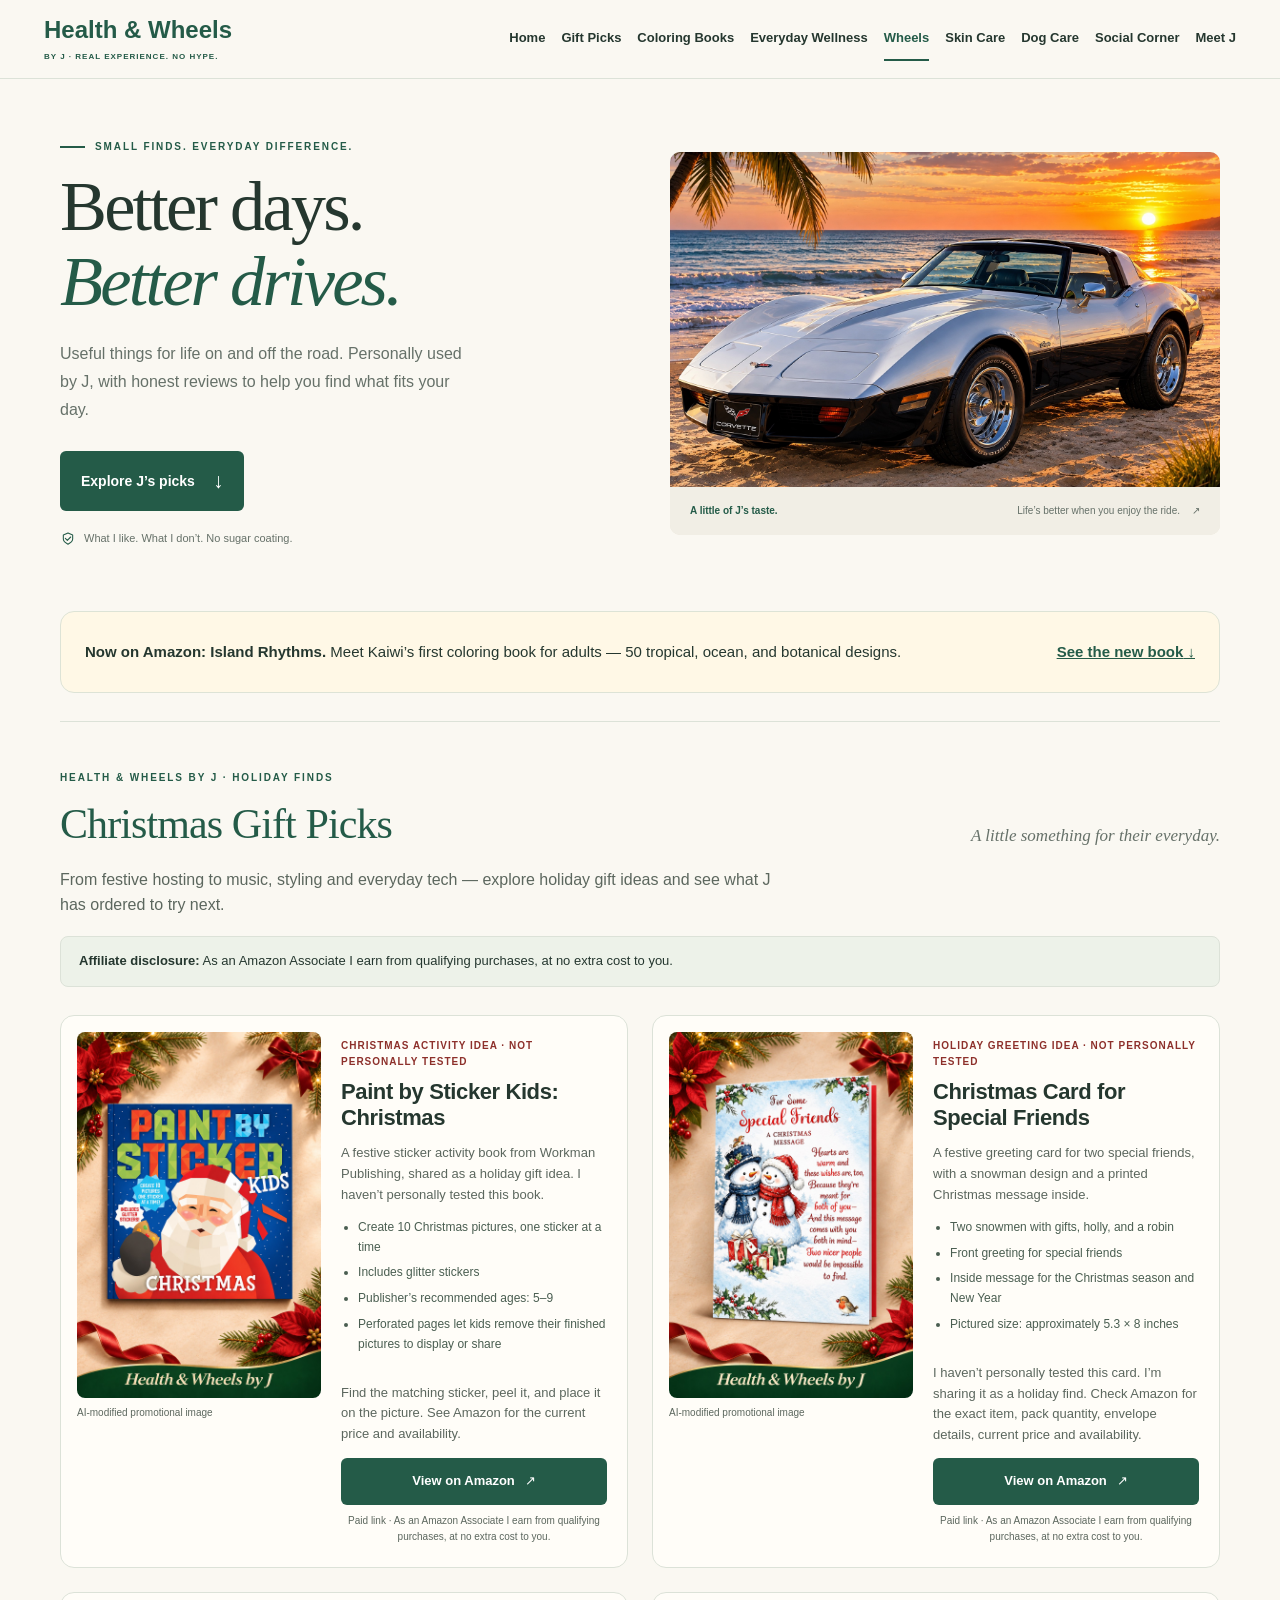
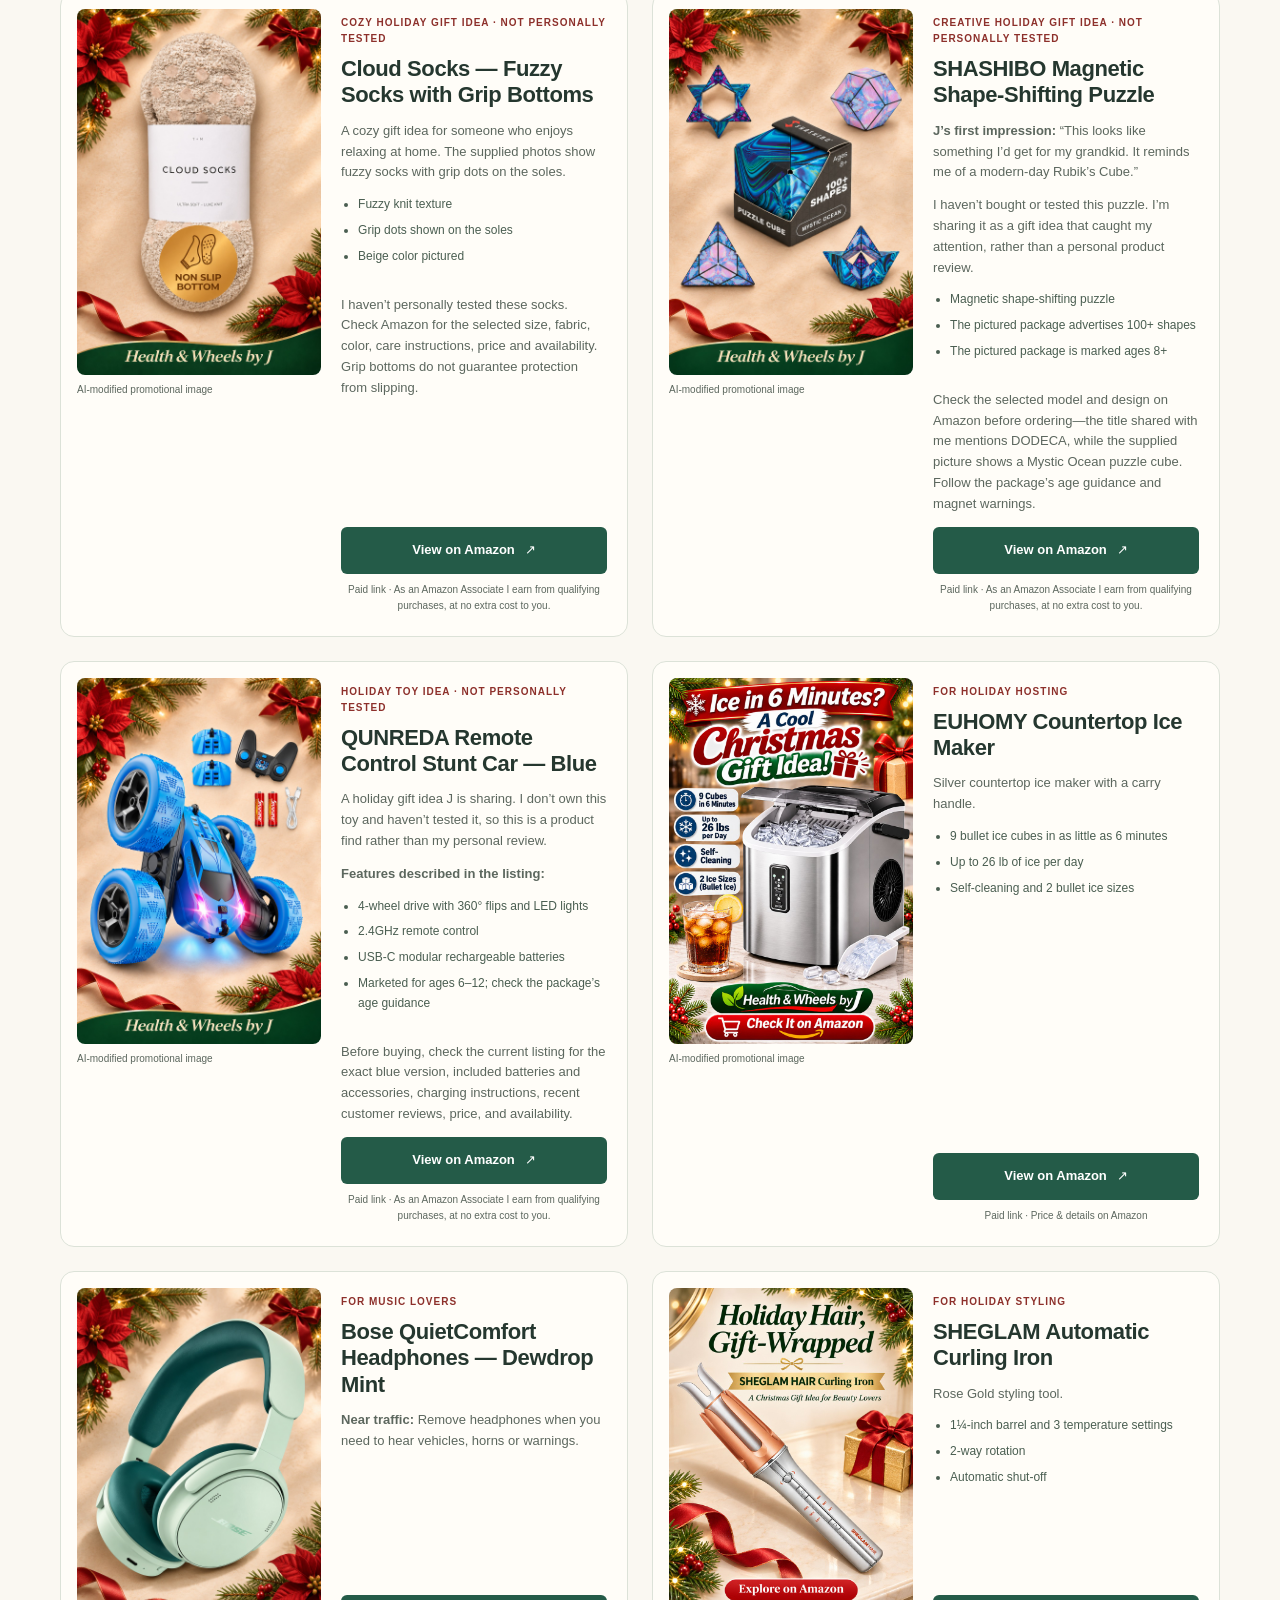
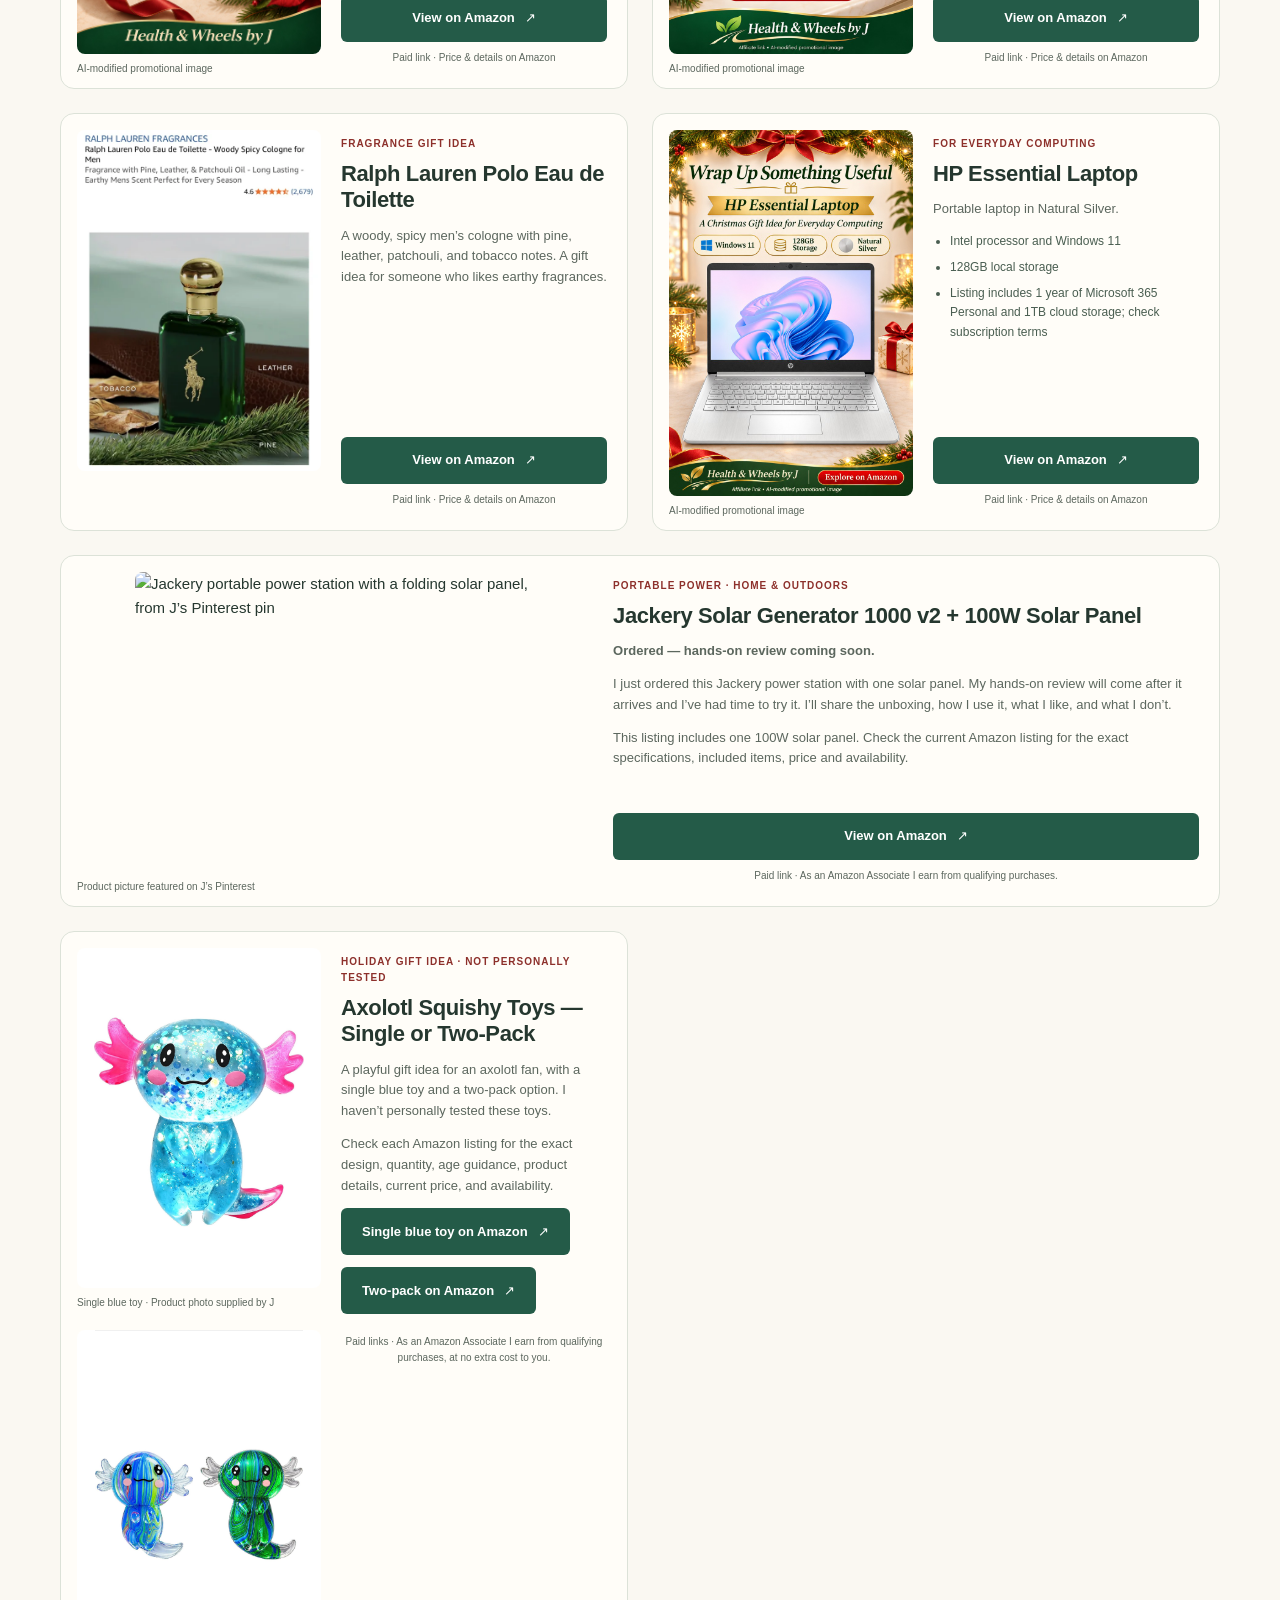
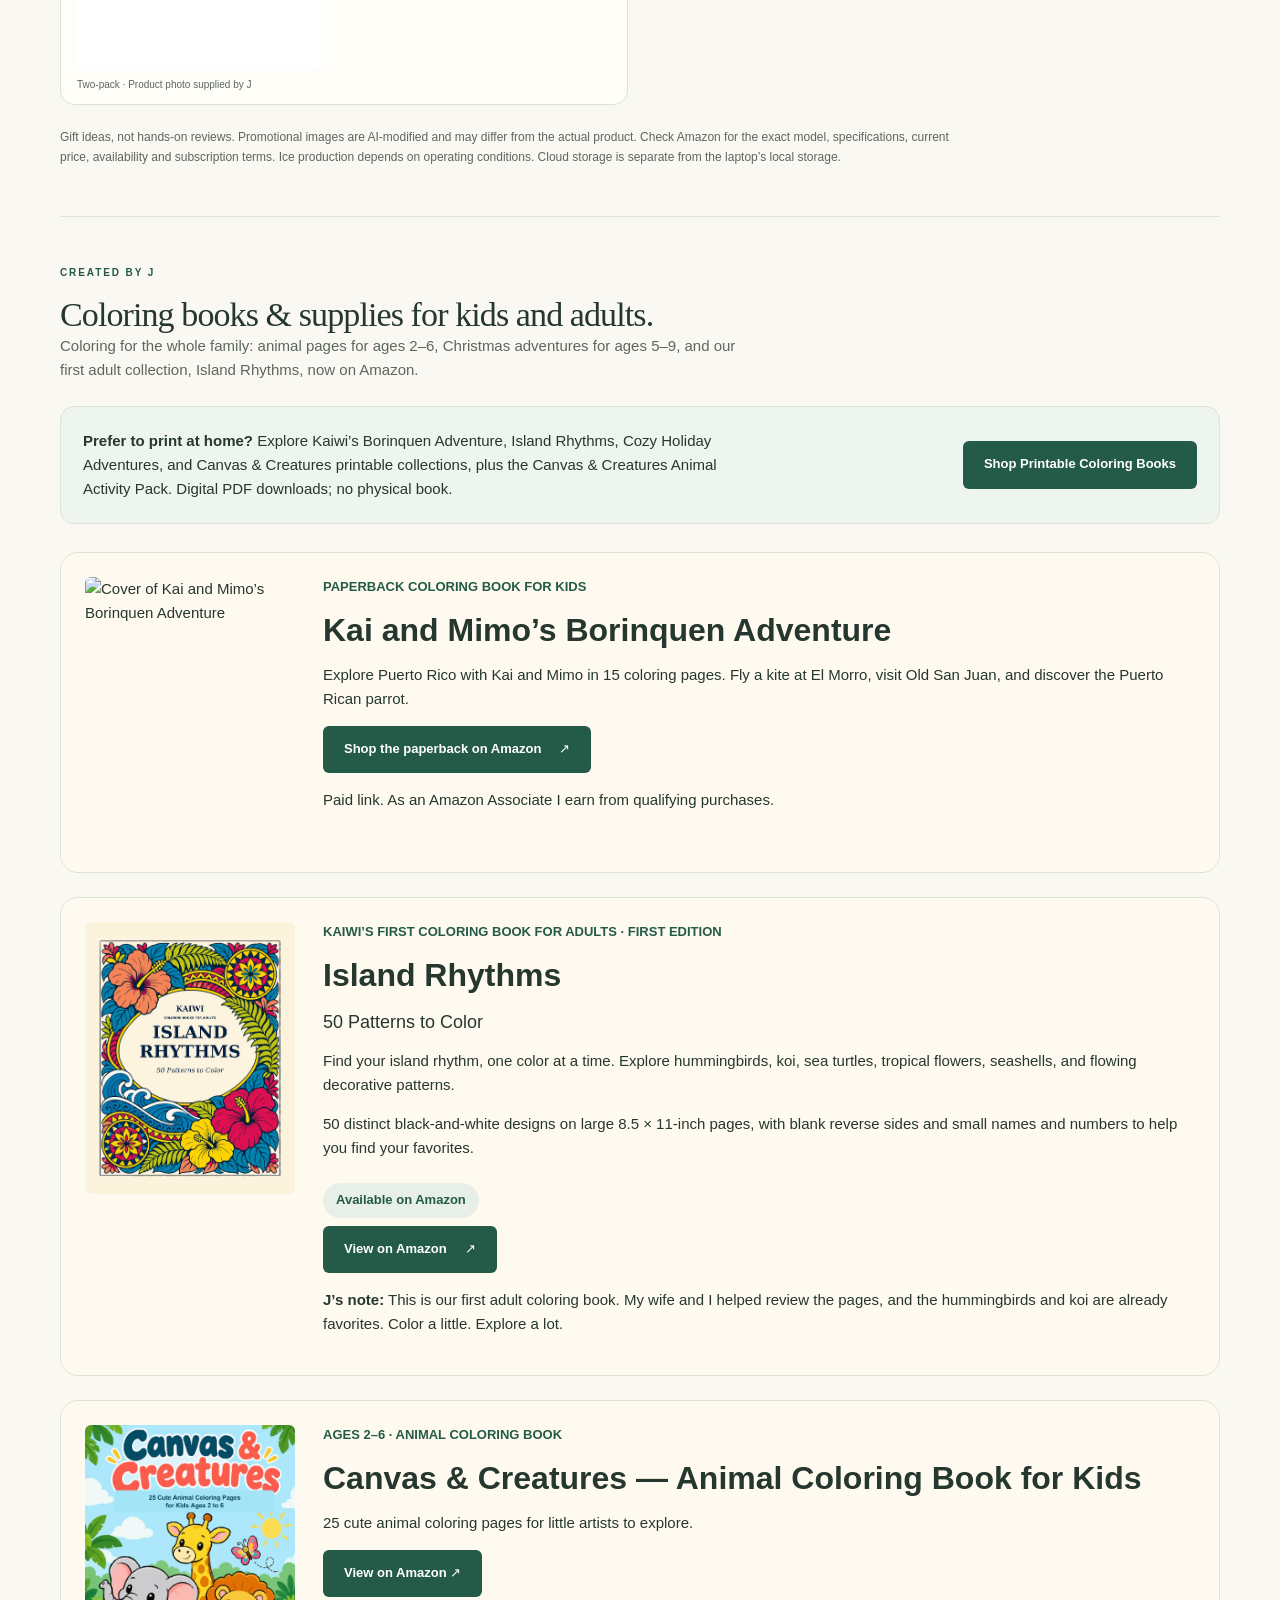
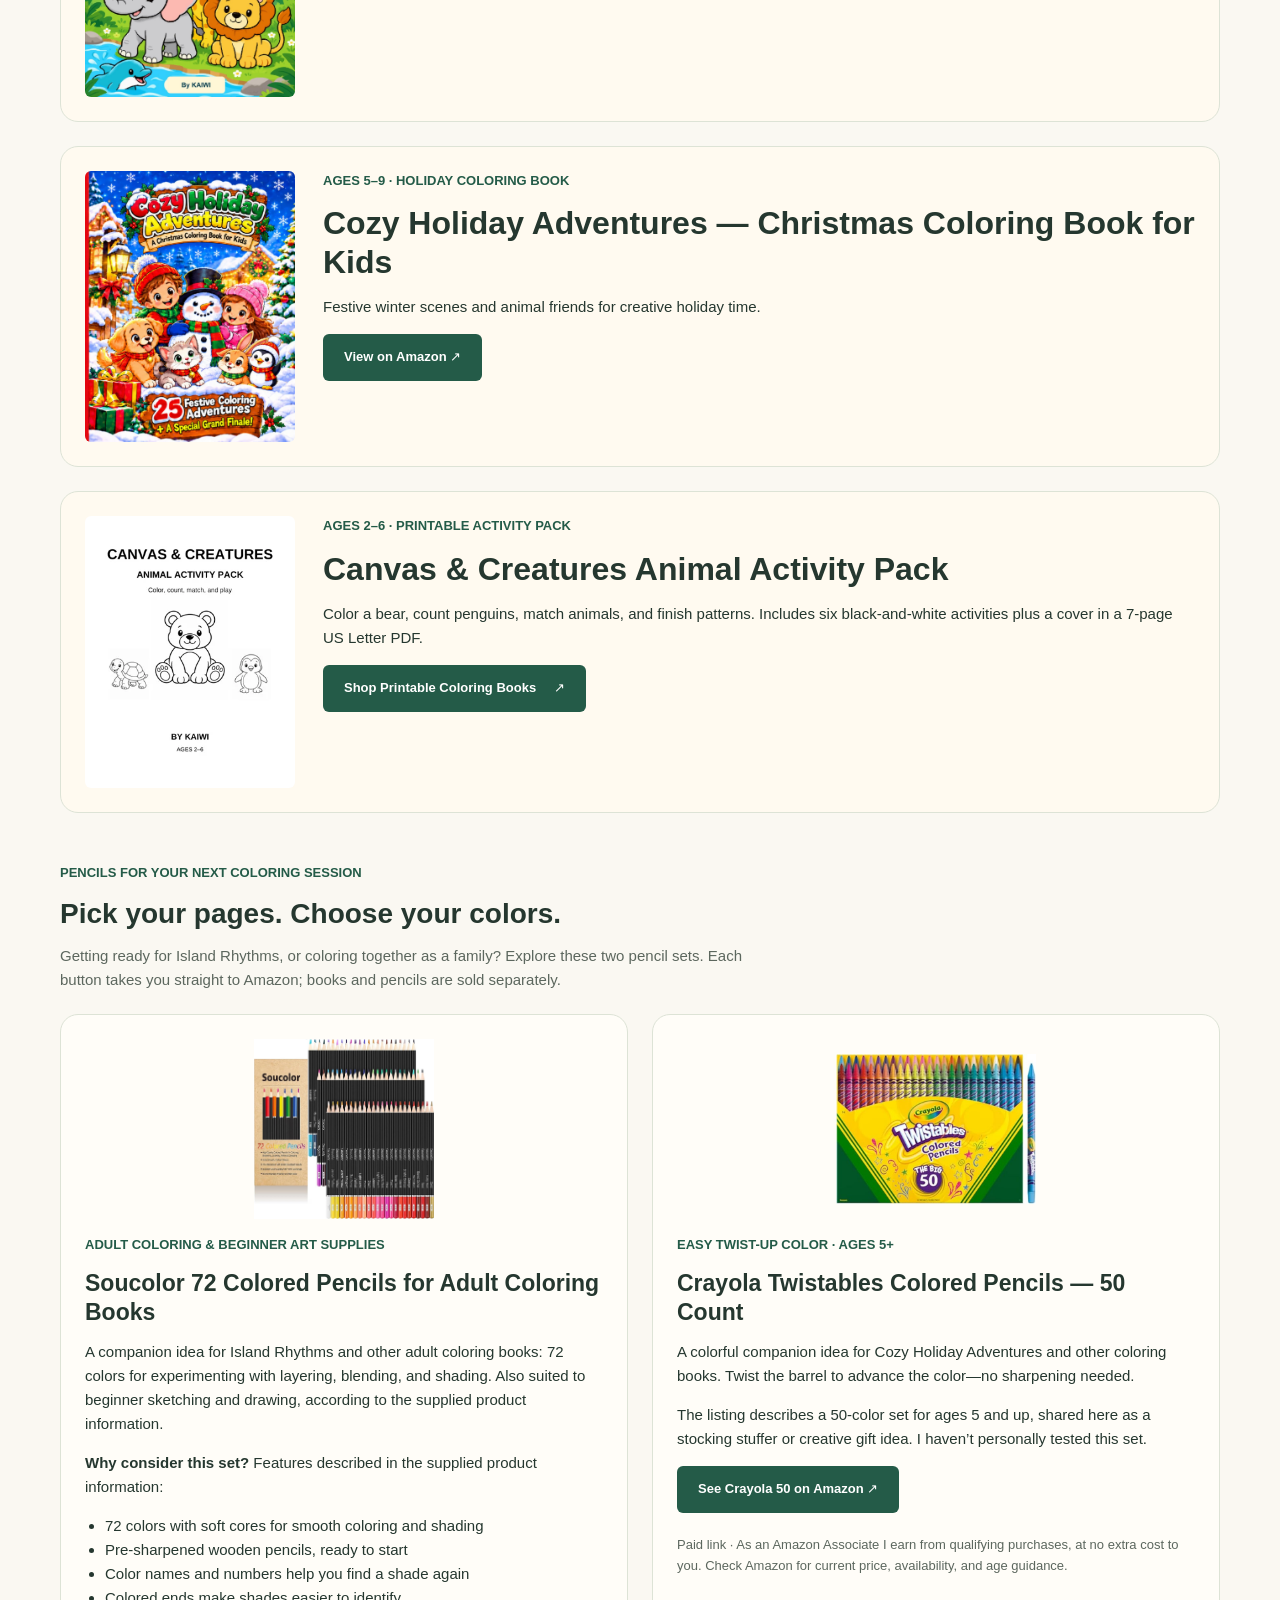
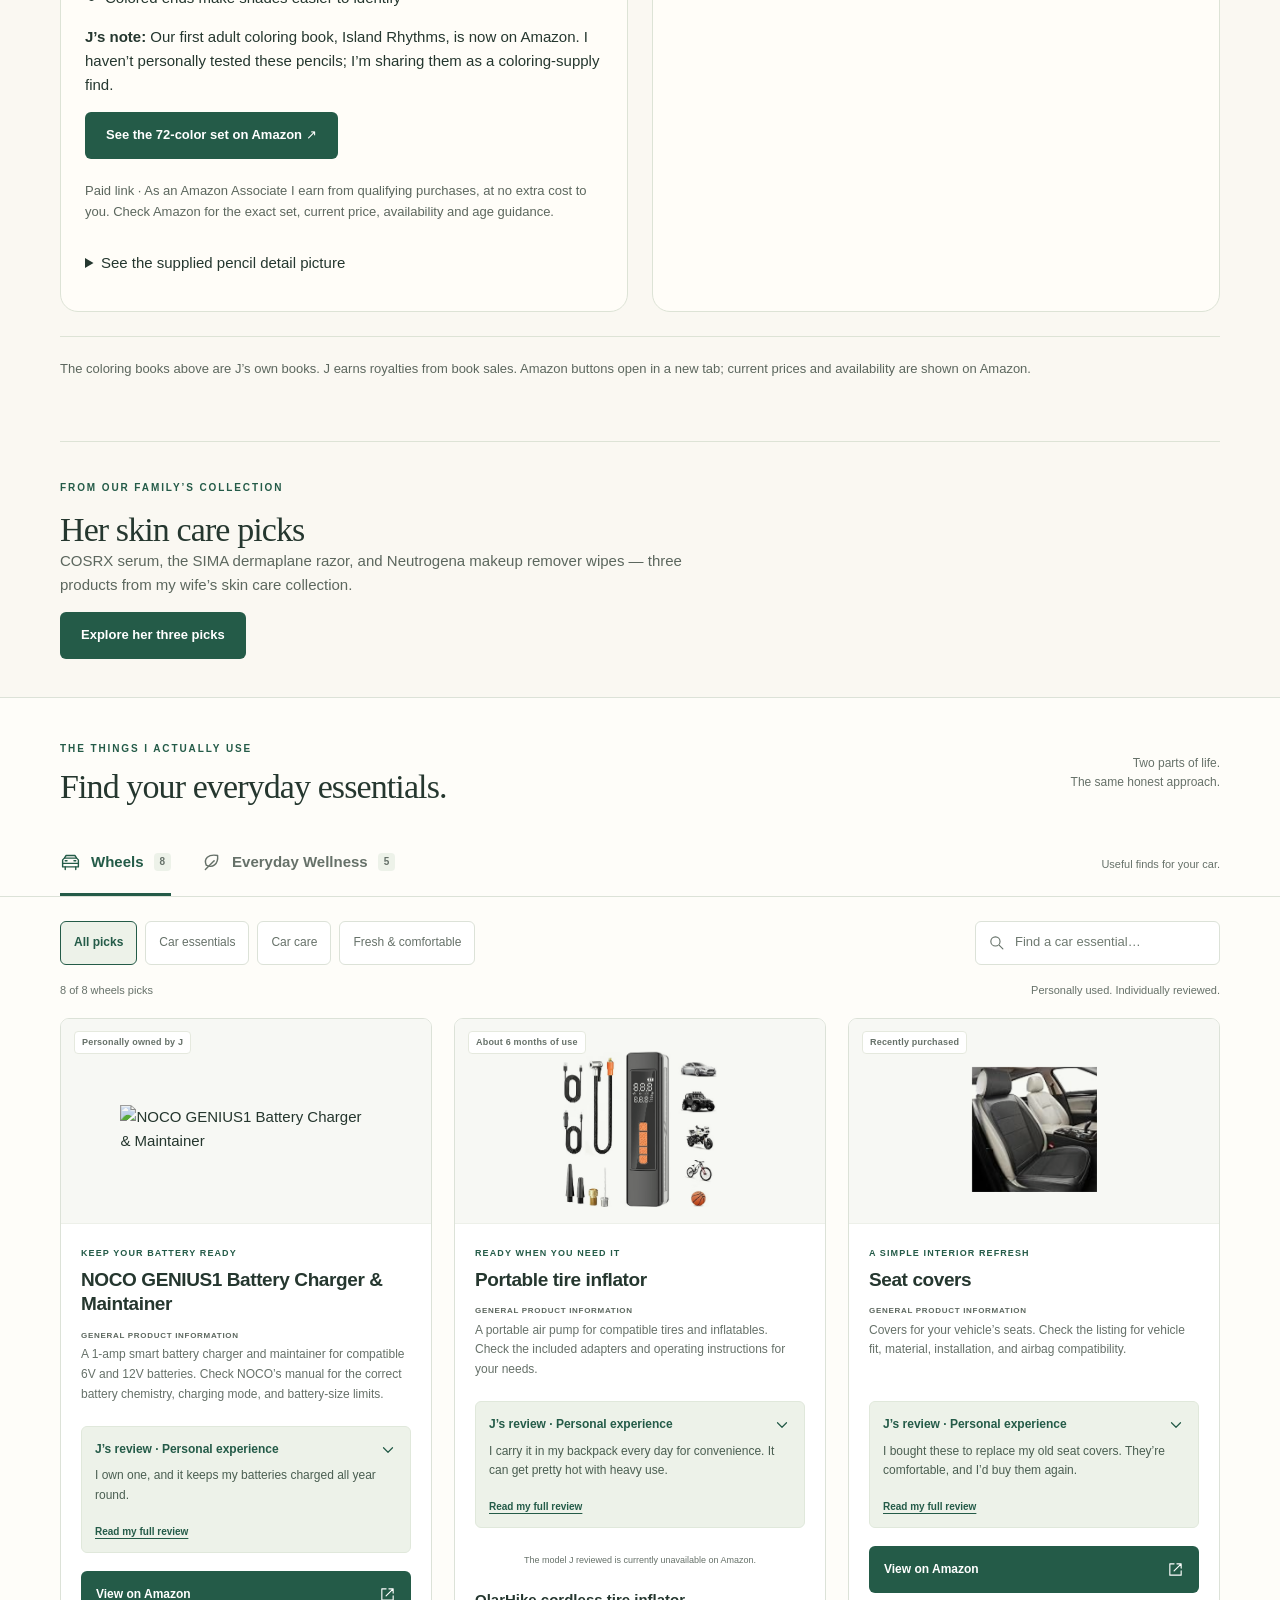
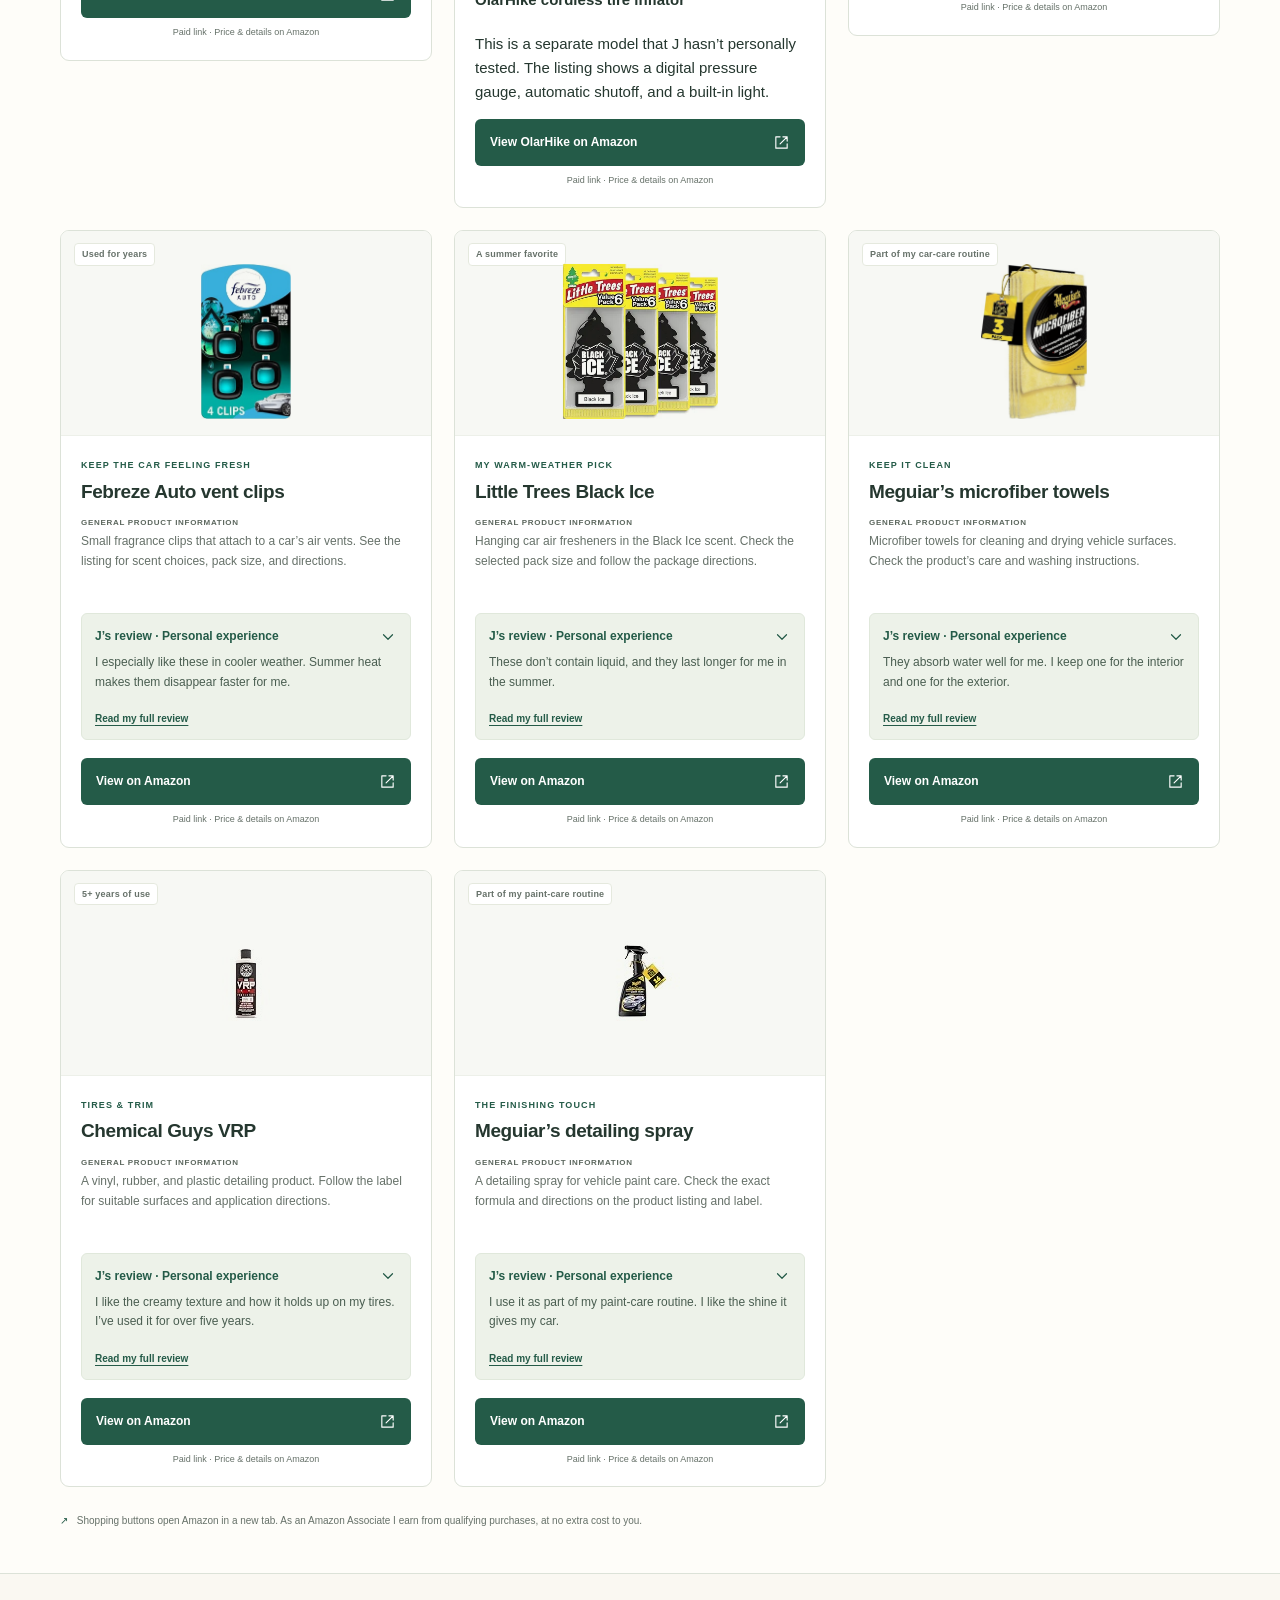
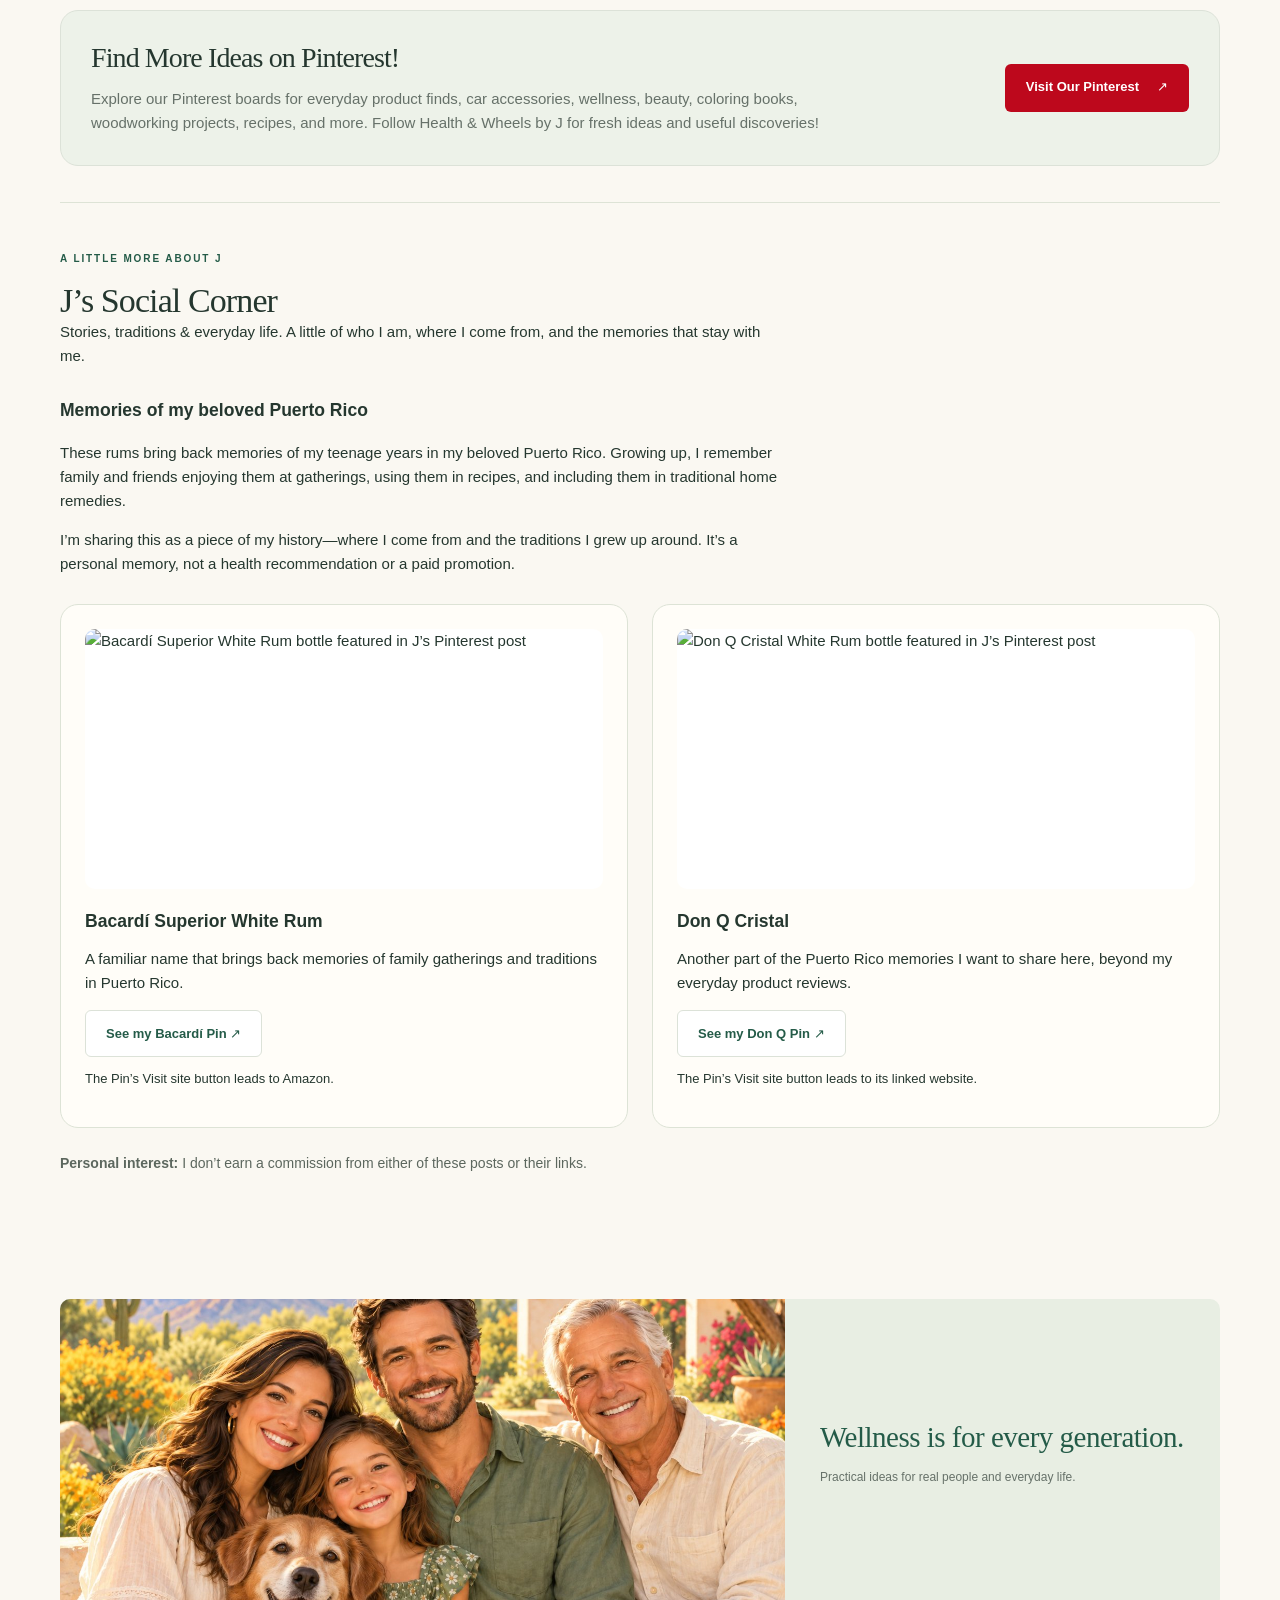
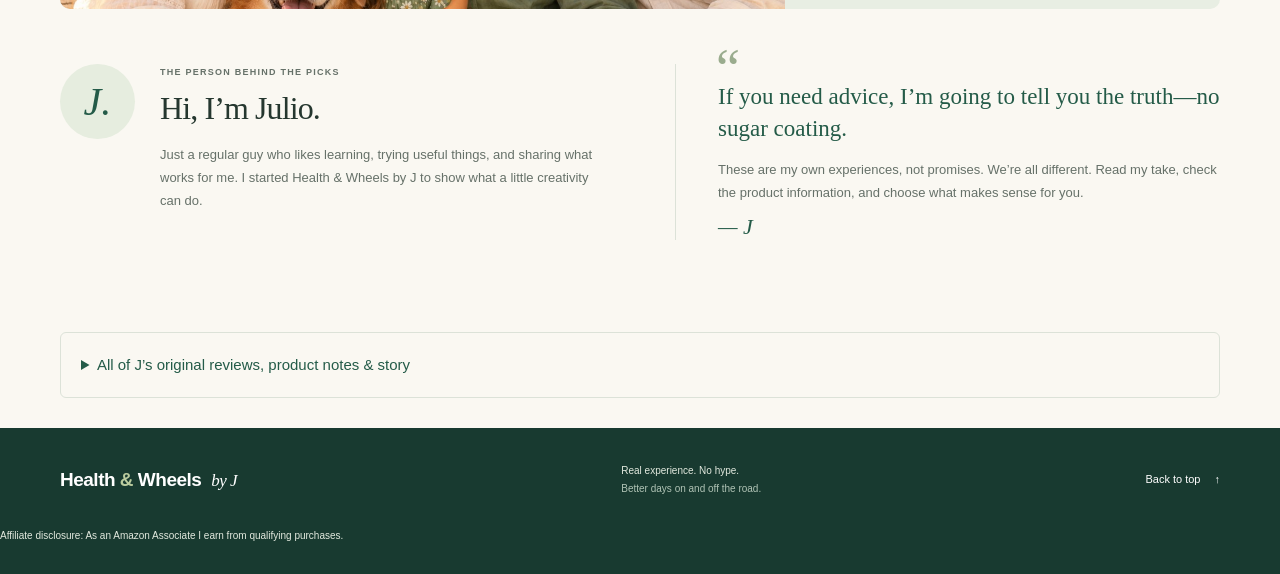
==== index.html @ f1ab63c7 "Add Ralph Lauren Polo to Gift Picks" ====
<!doctype html>
<html lang="en">
<head>
  <meta name="msvalidate.01" content="2CD78C1A078D3A02D61D2FF6B64B5351" />
  <meta name="p:domain_verify" content="50784255d8e46b841a5ef2a52e55cdba"/>
  <meta charset="utf-8">
  <meta name="viewport" content="width=device-width, initial-scale=1">
  <meta name="theme-color" content="#245b48">
  <meta name="robots" content="index, follow">
  <link rel="canonical" href="https://juluisalca-stack.github.io/health-and-wheels-by-J/">
  <meta name="description" content="Honest reviews of portable tire inflators, car detailing products, everyday wellness picks, dog care, skin care, and coloring books for kids and adults from Health &amp; Wheels by J.">
  <title>Health &amp; Wheels by J — Real experience. No hype.</title>
  <link rel="icon" href="assets/favicon.svg" type="image/svg+xml">
  <link rel="stylesheet" href="styles.css">
  <script src="app.js?v=olarhike-20261122" defer></script>
<link rel="stylesheet" href="legacy.css">
<style>
/* Coloring books created by J */
#coloring-books{padding-block:48px;border-top:1px solid #dde3d6;scroll-margin-top:100px}
#coloring-books .books-intro{max-width:700px;color:#5c675e}
#coloring-books .printable-shop{margin-top:24px;padding:22px;border:1px solid #dde3d6;border-radius:14px;background:#eef4ee;display:flex;align-items:center;justify-content:space-between;gap:24px}
#coloring-books .printable-shop p{margin:0;max-width:680px;line-height:1.6}
#coloring-books .printable-shop .button{flex-shrink:0;white-space:normal;text-align:center;min-height:48px}
@media(max-width:760px){#coloring-books .printable-shop{flex-direction:column;align-items:flex-start;gap:18px}#coloring-books .printable-shop .button{max-width:100%;box-sizing:border-box}}
#coloring-books .books-grid{display:grid;grid-template-columns:minmax(0,1fr);gap:24px;margin-top:28px}
#coloring-books .book-card{display:flex;align-items:flex-start;gap:22px;padding:24px;border:1px solid #dde3d6;border-radius:18px;background:#fffdf8;min-width:0}
#coloring-books .book-cover{display:block;width:140px;max-width:40%;height:auto;flex-shrink:0;border-radius:6px}
#coloring-books .book-info{min-width:0}
#coloring-books h3{font-size:24px;line-height:1.2;margin:8px 0 14px}
#coloring-books .book-info p{line-height:1.6}
#coloring-books .book-age{color:#245b48;font-size:13px;font-weight:700}
#coloring-books .book-disclosure{font-size:13px;color:#5c675e;margin-top:22px}
@media(max-width:400px){#coloring-books .book-card{gap:16px;padding:18px}#coloring-books .book-cover{width:105px}#coloring-books h3{font-size:21px}}

/* Island Rhythms launch teaser: preserve the existing books and product links. */
.island-announcement{margin-block:0 28px;padding:18px 24px;border:1px solid #dde3d6;border-radius:14px;background:#fff8e6;display:flex;align-items:center;justify-content:space-between;gap:16px}
.island-announcement p{margin:0;line-height:1.5}.island-announcement a{color:#245b48;font-weight:700;white-space:nowrap;min-height:44px;display:inline-flex;align-items:center}
#coloring-books .island-feature{grid-column:1/-1;gap:28px;background:#fffaf0;scroll-margin-top:110px}
#coloring-books .island-feature .book-cover{width:210px;max-width:38%}
#coloring-books .island-feature h3{font-size:32px;margin-top:8px}
#coloring-books .island-status{display:inline-block;border-radius:999px;padding:7px 13px;background:#e7efe8;color:#245b48;font-weight:700;font-size:13px;margin:8px 0}
#coloring-books .island-subtitle{font-size:18px;margin:0 0 12px}
@media(max-width:600px){.island-announcement{align-items:flex-start;flex-direction:column;gap:6px}.island-announcement a{white-space:normal}#coloring-books .island-feature{gap:18px}#coloring-books .island-feature .book-cover{width:145px}#coloring-books .island-feature h3{font-size:25px}}
@media(max-width:400px){#coloring-books .island-feature{flex-direction:column}#coloring-books .island-feature .book-cover{width:170px;max-width:100%;align-self:center}}

#coloring-books .pencil-feature{grid-column:1/-1;scroll-margin-top:110px;margin-top:2px;padding:24px 0;border-bottom:1px solid #dde3d6}
#coloring-books .pencil-feature>h3{font-size:28px;margin-top:8px}
#coloring-books .pencil-options{display:grid;grid-template-columns:repeat(2,minmax(0,1fr));gap:24px;margin-top:22px}
#coloring-books .pencil-options .book-card{display:flex;flex-direction:column;gap:16px;height:100%;padding:24px;box-sizing:border-box}
#coloring-books .pencil-options .book-cover{width:200px;max-width:100%;height:180px;object-fit:contain;align-self:center;border-radius:4px}
#coloring-books .pencil-options h4{font-size:23px;line-height:1.25;margin:8px 0 14px}
#coloring-books .pencil-options .button{white-space:normal;min-height:44px}
#coloring-books .pencil-options ul{padding-left:20px;line-height:1.6}
#coloring-books #crayola-twistables{scroll-margin-top:110px}
@media(max-width:850px){#coloring-books .pencil-options{grid-template-columns:1fr}#coloring-books .pencil-feature>h3{font-size:25px}}
</style>
<link rel="stylesheet" href="navigation.css?v=20261028">
<link rel="stylesheet" href="christmas.css">
<style>
/* Give the supplied axolotl photos comparable presence to neighboring gifts. */
.axolotl-photos img{height:340px!important;max-height:none!important;object-fit:contain;background:#fff}
.axolotl-photos>div+div{margin-top:20px}
@media(max-width:600px){.axolotl-photos img{height:300px!important}}
</style>



<style>
/* Homepage Pinterest promotion; reuse the site's existing colors and button. */
#pinterest-promotion{margin-block:36px;padding:30px;border:1px solid var(--line);border-radius:18px;background:var(--sage);display:flex;align-items:center;justify-content:space-between;gap:28px;scroll-margin-top:110px}
#pinterest-promotion .pinterest-copy{max-width:760px}
#pinterest-promotion h2{margin:0 0 12px;font-size:28px;line-height:1.2}
#pinterest-promotion p{margin:0;color:var(--muted)}
#pinterest-promotion .button{flex-shrink:0;min-height:48px;background:#bd081c;color:#fff}
#pinterest-promotion .button:hover{background:#9b0717}
@media(max-width:760px){#pinterest-promotion{flex-direction:column;align-items:flex-start;padding:24px;gap:20px}#pinterest-promotion h2{font-size:25px}}
</style>

</head>
<body>
  <a class="skip-link" href="#picks">Skip to product picks</a>
  <header id="hw-global-header"><div class="hw-header-inner"><a class="hw-brand" href="#home" aria-label="Health and Wheels by J home"><span>Health &amp; Wheels</span><small>BY J · REAL EXPERIENCE. NO HYPE.</small></a><nav class="hw-menu" aria-label="Main navigation"><a href="#home">Home</a><a href="#christmas-gifts">Gift Picks</a><a href="#coloring-books">Coloring Books</a><a href="#wellness" data-category-link="wellness">Everyday Wellness</a><a href="#wheels" data-category-link="wheels">Wheels</a><a href="skincare.html">Skin Care</a><a href="dog-care.html">Dog Care</a><a href="#social-corner">Social Corner</a><a href="#about-j">Meet J</a></nav></div></header>
  <main>
    <section class="hero wrap" id="home" aria-labelledby="hero-title">
      <div class="hero-copy">
        <p class="eyebrow"><span class="tiny-line"></span> SMALL FINDS. EVERYDAY DIFFERENCE.</p>
        <h1 id="hero-title">Better days.<br><em>Better drives.</em></h1>
        <p class="hero-description">Useful things for life on and off the road. Personally used by J, with honest reviews to help you find what fits your day.</p>
        <a class="button primary hero-cta" href="#wheels">Explore J’s picks <span aria-hidden="true">↓</span></a>
        <p class="hero-note"><svg viewBox="0 0 24 24" aria-hidden="true"><path d="M12 3l7 3v6c0 4-7 8-7 8s-7-4-7-8V6l7-3Z"/><path d="m8 11 3 3 5-5"/></svg> What I like. What I don’t. No sugar coating.</p>
      </div>
      <figure class="hero-visual">
        <img src="corvette-hero.png" alt="A classic silver Corvette on a beach at sunset" width="1100" height="733" fetchpriority="high">
        <figcaption><span class="image-note">A little of J’s taste.</span><span>Life’s better when you enjoy the ride. <span aria-hidden="true">↗</span></span></figcaption>
      </figure>
    </section>

    <aside class="wrap island-announcement" aria-label="New adult coloring book on Amazon">
      <p><strong>Now on Amazon: Island Rhythms.</strong> Meet Kaiwi’s first coloring book for adults — 50 tropical, ocean, and botanical designs.</p>
      <a href="#island-rhythms">See the new book <span aria-hidden="true">&nbsp;↓</span></a>
    </aside>

    <section class="wrap" id="christmas-gifts" aria-labelledby="christmas-gifts-title">
      <div class="gift-heading"><div><p class="eyebrow">HEALTH &amp; WHEELS BY J · HOLIDAY FINDS</p><h2 id="christmas-gifts-title">Christmas Gift Picks</h2></div><span class="gift-season">A little something for their everyday.</span></div>
      <p class="gift-intro">From festive hosting to music, styling and everyday tech — explore holiday gift ideas and see what J has ordered to try next.</p>
      <p class="gift-disclosure"><strong>Affiliate disclosure:</strong> As an Amazon Associate I earn from qualifying purchases, at no extra cost to you.</p>
      <div class="gift-grid">
        <article class="gift-card" id="gift-paint-by-sticker-christmas">
          <figure><img src="assets/christmas-natural/gift-paint-by-sticker-christmas.jpg" alt="Paint by Sticker Kids: Christmas book cover with a geometric Santa and a blue background" width="1250" height="1250" loading="lazy" style="object-fit:contain;background:white"><figcaption>AI-modified promotional image</figcaption></figure>
          <div class="gift-copy">
            <p class="gift-kicker">Christmas activity idea · Not personally tested</p>
            <h3>Paint by Sticker Kids: Christmas</h3>
            <p>A festive sticker activity book from Workman Publishing, shared as a holiday gift idea. I haven’t personally tested this book.</p>
            <ul><li>Create 10 Christmas pictures, one sticker at a time</li><li>Includes glitter stickers</li><li>Publisher’s recommended ages: 5–9</li><li>Perforated pages let kids remove their finished pictures to display or share</li></ul>
            <p>Find the matching sticker, peel it, and place it on the picture. See Amazon for the current price and availability.</p>
            <a class="button primary" href="https://www.amazon.com/dp/152350675X/ref=cm_sw_r_as_gl_api_gl_i_FCDXMA0WXVG6J9040FPC?linkCode=ml1&amp;tag=602399a05-20&amp;linkId=0d0dc83b24a983bb159c2b38664492d1&amp;gaOptInStatus=true" target="_blank" rel="sponsored noopener noreferrer" aria-label="View Paint by Sticker Kids Christmas on Amazon, opens in a new tab">View on Amazon <span aria-hidden="true">↗</span></a>
            <p class="gift-paid">Paid link · As an Amazon Associate I earn from qualifying purchases, at no extra cost to you.</p>
          </div>
        </article>

        <article class="gift-card" id="gift-special-friends-christmas-card">
          <figure><img src="assets/christmas-natural/gift-special-friends-christmas-card.jpg" alt="Christmas card for special friends showing two snowmen, gifts, holly, and a robin" width="1168" height="1536" loading="lazy" style="object-fit:contain;background:white"><figcaption>AI-modified promotional image</figcaption></figure>
          <div class="gift-copy">
            <p class="gift-kicker">Holiday greeting idea · Not personally tested</p>
            <h3>Christmas Card for Special Friends</h3>
            <p>A festive greeting card for two special friends, with a snowman design and a printed Christmas message inside.</p>
            <ul><li>Two snowmen with gifts, holly, and a robin</li><li>Front greeting for special friends</li><li>Inside message for the Christmas season and New Year</li><li>Pictured size: approximately 5.3 × 8 inches</li></ul>
            <p>I haven’t personally tested this card. I’m sharing it as a holiday find. Check Amazon for the exact item, pack quantity, envelope details, current price and availability.</p>
            <a class="button primary" href="https://www.amazon.com/dp/B0HK7Y44JN/ref=cm_sw_r_as_gl_api_gl_i_H87E7GM717Z7B8YB1BY3?linkCode=ml1&amp;tag=602399a05-20&amp;linkId=fc4f32baf921d9eab772a9c316013af1&amp;gaOptInStatus=true" target="_blank" rel="sponsored noopener noreferrer" aria-label="View Christmas Card for Special Friends on Amazon, opens in a new tab">View on Amazon <span aria-hidden="true">↗</span></a>
            <p class="gift-paid">Paid link · As an Amazon Associate I earn from qualifying purchases, at no extra cost to you.</p>
          </div>
        </article>
        <article class="gift-card" id="gift-cloud-socks">
          <figure><img src="assets/christmas-natural/gift-cloud-socks.jpg" alt="Beige fuzzy Cloud Socks with grip dots on the soles, shown in the product photos supplied by J" width="1242" height="1536" loading="lazy" style="object-fit:contain;background:white"><figcaption>AI-modified promotional image</figcaption></figure>
          <div class="gift-copy">
            <p class="gift-kicker">Cozy holiday gift idea · Not personally tested</p>
            <h3>Cloud Socks — Fuzzy Socks with Grip Bottoms</h3>
            <p>A cozy gift idea for someone who enjoys relaxing at home. The supplied photos show fuzzy socks with grip dots on the soles.</p>
            <ul><li>Fuzzy knit texture</li><li>Grip dots shown on the soles</li><li>Beige color pictured</li></ul>
            <p>I haven’t personally tested these socks. Check Amazon for the selected size, fabric, color, care instructions, price and availability. Grip bottoms do not guarantee protection from slipping.</p>
            <a class="button primary" href="https://www.amazon.com/dp/B0D99Y1VF2/ref=cm_sw_r_as_gl_api_gl_i_CPVRBE6Y0AY7F0E5C5PZ?linkCode=ml1&amp;tag=602399a05-20&amp;linkId=e7e21e38f0dc47da68b4d690427d6627&amp;gaOptInStatus=true" target="_blank" rel="sponsored noopener noreferrer" aria-label="View Cloud Socks on Amazon, opens in a new tab">View on Amazon <span aria-hidden="true">↗</span></a>
            <p class="gift-paid">Paid link · As an Amazon Associate I earn from qualifying purchases, at no extra cost to you.</p>
          </div>
        </article>
        <article class="gift-card" id="gift-shashibo">
          <figure><img src="assets/christmas-natural/gift-shashibo.jpg" alt="SHASHIBO Mystic Ocean magnetic puzzle cube with examples of its changing shapes; package marked ages 8+" width="1335" height="1361" loading="lazy" style="object-fit:contain;background:white"><figcaption>AI-modified promotional image</figcaption></figure>
          <div class="gift-copy"><p class="gift-kicker">Creative holiday gift idea · Not personally tested</p>
            <h3>SHASHIBO Magnetic Shape-Shifting Puzzle</h3>
            <p><strong>J’s first impression:</strong> “This looks like something I’d get for my grandkid. It reminds me of a modern-day Rubik’s Cube.”</p>
            <p>I haven’t bought or tested this puzzle. I’m sharing it as a gift idea that caught my attention, rather than a personal product review.</p>
            <ul><li>Magnetic shape-shifting puzzle</li><li>The pictured package advertises 100+ shapes</li><li>The pictured package is marked ages 8+</li></ul>
            <p>Check the selected model and design on Amazon before ordering—the title shared with me mentions DODECA, while the supplied picture shows a Mystic Ocean puzzle cube. Follow the package’s age guidance and magnet warnings.</p>
            <a class="button primary" href="https://link.amazon/B0fpt9Qh0" target="_blank" rel="sponsored noopener noreferrer" aria-label="View SHASHIBO puzzle options on Amazon, opens in a new tab">View on Amazon <span aria-hidden="true">↗</span></a>
            <p class="gift-paid">Paid link · As an Amazon Associate I earn from qualifying purchases, at no extra cost to you.</p>
          </div>
        </article>
        <article class="gift-card" id="gift-qunreda">
          <figure><img src="assets/christmas-natural/gift-qunreda.jpg" alt="Blue QUNREDA remote-control stunt car with controller, modular batteries, and USB charging cable" width="1486" height="1500" loading="lazy" style="object-fit:contain;background:white"><figcaption>AI-modified promotional image</figcaption></figure>
          <div class="gift-copy">
            <p class="gift-kicker">Holiday toy idea · Not personally tested</p>
            <h3>QUNREDA Remote Control Stunt Car — Blue</h3>
            <p>A holiday gift idea J is sharing. I don’t own this toy and haven’t tested it, so this is a product find rather than my personal review.</p>
            <p><strong>Features described in the listing:</strong></p>
            <ul><li>4-wheel drive with 360° flips and LED lights</li><li>2.4GHz remote control</li><li>USB-C modular rechargeable batteries</li><li>Marketed for ages 6–12; check the package’s age guidance</li></ul>
            <p>Before buying, check the current listing for the exact blue version, included batteries and accessories, charging instructions, recent customer reviews, price, and availability.</p>
            <a class="button primary" href="https://link.amazon/B0fgJgY1X" target="_blank" rel="sponsored noopener noreferrer" aria-label="View blue QUNREDA Remote Control Stunt Car on Amazon, opens in a new tab">View on Amazon <span aria-hidden="true">↗</span></a>
            <p class="gift-paid">Paid link · As an Amazon Associate I earn from qualifying purchases, at no extra cost to you.</p>
          </div>
        </article>
        <article class="gift-card" id="gift-euhomy">
          <figure><img src="assets/christmas/euhomy.jpg" alt="Christmas promotional graphic for EUHOMY Countertop Ice Maker with Health &amp; Wheels by J branding" width="800" height="1200" loading="lazy"><figcaption>AI-modified promotional image</figcaption></figure>
          <div class="gift-copy"><p class="gift-kicker">For holiday hosting</p><h3>EUHOMY Countertop Ice Maker</h3><p>Silver countertop ice maker with a carry handle.</p><ul><li>9 bullet ice cubes in as little as 6 minutes</li><li>Up to 26 lb of ice per day</li><li>Self-cleaning and 2 bullet ice sizes</li></ul><a class="button primary" href="https://link.amazon/B056zzNEE" target="_blank" rel="sponsored noopener noreferrer" aria-label="View EUHOMY Countertop Ice Maker on Amazon, opens in a new tab">View on Amazon <span aria-hidden="true">↗</span></a><p class="gift-paid">Paid link · Price &amp; details on Amazon</p></div>
        </article>
        <article class="gift-card" id="gift-bose">
          <figure><img src="assets/christmas-natural/gift-bose.jpg" alt="Bose QuietComfort over-ear headphones in Dewdrop Mint" width="1028" height="1271" style="object-fit:contain;background:white" loading="lazy"><figcaption>AI-modified promotional image</figcaption></figure>
          <div class="gift-copy"><p class="gift-kicker">For music lovers</p><h3>Bose QuietComfort Headphones — Dewdrop Mint</h3><p class="gift-safety"><strong>Near traffic:</strong> Remove headphones when you need to hear vehicles, horns or warnings.</p><a class="button primary" href="https://link.amazon/B01VMwjIM" target="_blank" rel="sponsored noopener noreferrer" aria-label="View Dewdrop Mint Bose QuietComfort Headphones on Amazon, opens in a new tab">View on Amazon <span aria-hidden="true">↗</span></a><p class="gift-paid">Paid link · Price &amp; details on Amazon</p></div>
        </article>
        <article class="gift-card" id="gift-sheglam">
          <figure><img src="assets/christmas/sheglam.jpg" alt="Christmas promotional graphic for SHEGLAM Automatic Curling Iron with Health &amp; Wheels by J branding" width="800" height="1200" loading="lazy"><figcaption>AI-modified promotional image</figcaption></figure>
          <div class="gift-copy"><p class="gift-kicker">For holiday styling</p><h3>SHEGLAM Automatic Curling Iron</h3><p>Rose Gold styling tool.</p><ul><li>1¼-inch barrel and 3 temperature settings</li><li>2-way rotation</li><li>Automatic shut-off</li></ul><a class="button primary" href="https://link.amazon/B00sMFhXJ" target="_blank" rel="sponsored noopener noreferrer" aria-label="View SHEGLAM Automatic Curling Iron on Amazon, opens in a new tab">View on Amazon <span aria-hidden="true">↗</span></a><p class="gift-paid">Paid link · Price &amp; details on Amazon</p></div>
        </article>
        <article class="gift-card" id="gift-ralph-lauren-polo">
          <figure><img src="[data-uri]" alt="Ralph Lauren Polo cologne in a green bottle with a gold cap" width="580" height="811" style="object-fit:contain;background:white" loading="lazy"></figure>
          <div class="gift-copy">
            <p class="gift-kicker">Fragrance gift idea</p>
            <h3>Ralph Lauren Polo Eau de Toilette</h3>
            <p>A woody, spicy men’s cologne with pine, leather, patchouli, and tobacco notes. A gift idea for someone who likes earthy fragrances.</p>
            <a class="button primary" href="https://www.amazon.com/dp/B0C9KPBSV2/ref=cm_sw_r_as_gl_api_gl_i_dl_FBS6MDPM465V5Y4098GE?linkCode=ml1&amp;tag=602399a05-20&amp;linkId=b36a9cb8e4df0f357051c8bc7b1d6e7a&amp;gaOptInStatus=true" target="_blank" rel="sponsored noopener noreferrer" aria-label="View Ralph Lauren Polo Eau de Toilette on Amazon, opens in a new tab">View on Amazon <span aria-hidden="true">↗</span></a>
            <p class="gift-paid">Paid link · Price &amp; details on Amazon</p>
          </div>
        </article>
        <article class="gift-card" id="gift-hp">
          <figure><img src="assets/christmas/hp.jpg" alt="Christmas promotional graphic for HP Essential Laptop with Health &amp; Wheels by J branding" width="800" height="1200" loading="lazy"><figcaption>AI-modified promotional image</figcaption></figure>
          <div class="gift-copy"><p class="gift-kicker">For everyday computing</p><h3>HP Essential Laptop</h3><p>Portable laptop in Natural Silver.</p><ul><li>Intel processor and Windows 11</li><li>128GB local storage</li><li>Listing includes 1 year of Microsoft 365 Personal and 1TB cloud storage; check subscription terms</li></ul><a class="button primary" href="https://link.amazon/B04iIQjra" target="_blank" rel="sponsored noopener noreferrer" aria-label="View HP Essential Laptop on Amazon, opens in a new tab">View on Amazon <span aria-hidden="true">↗</span></a><p class="gift-paid">Paid link · Price &amp; details on Amazon</p></div>
        </article>

        <article class="gift-card" id="gift-jackery" style="grid-column:1/-1">
          <figure><img src="https://i.pinimg.com/400x300/c9/09/9c/c9099c4985424989552af55941b184ae.jpg" alt="Jackery portable power station with a folding solar panel, from J’s Pinterest pin" width="400" height="300" loading="lazy" style="max-width:400px;margin:auto;object-fit:contain"><figcaption>Product picture featured on J’s Pinterest</figcaption></figure>
          <div class="gift-copy">
            <p class="gift-kicker">Portable power · Home &amp; outdoors</p>
            <h3>Jackery Solar Generator 1000 v2 + 100W Solar Panel</h3>
            <p><strong>Ordered — hands-on review coming soon.</strong></p>
            <p>I just ordered this Jackery power station with one solar panel. My hands-on review will come after it arrives and I’ve had time to try it. I’ll share the unboxing, how I use it, what I like, and what I don’t.</p>
            <p>This listing includes one 100W solar panel. Check the current Amazon listing for the exact specifications, included items, price and availability.</p>
            <a class="button primary" href="https://www.amazon.com/dp/B0F6YN3XJ4/ref=cm_sw_r_as_gl_api_gl_i_3F21M2MVK3ZD45ZMRYH2?linkCode=ml1&amp;tag=602399a05-20&amp;linkId=0043c63c90a60a04255d62fcc4dd5f6a&amp;gaOptInStatus=true" target="_blank" rel="sponsored noopener noreferrer" aria-label="View Jackery Solar Generator 1000 v2 with 100W Solar Panel on Amazon, opens in a new tab">View on Amazon <span aria-hidden="true">↗</span></a>
            <p class="gift-paid">Paid link · As an Amazon Associate I earn from qualifying purchases.</p>
          </div>
        </article>
        <article class="gift-card" id="gift-axolotl-squishy-toys">
          <figure class="axolotl-photos"><div><img src="assets/axolotl-single.jpg" alt="Single blue axolotl squishy toy with pink gills" width="1290" height="2092" loading="lazy" style="width:100%;height:220px;object-fit:contain;background:white"><figcaption>Single blue toy · Product photo supplied by J</figcaption></div><div><img src="assets/axolotl-two-pack.jpg" alt="Two-pack of blue and green axolotl squishy toys" width="1290" height="2116" loading="lazy" style="width:100%;height:220px;object-fit:contain;background:white"><figcaption>Two-pack · Product photo supplied by J</figcaption></div></figure>
          <div class="gift-copy">
            <p class="gift-kicker">Holiday gift idea · Not personally tested</p>
            <h3>Axolotl Squishy Toys — Single or Two-Pack</h3>
            <p>A playful gift idea for an axolotl fan, with a single blue toy and a two-pack option. I haven’t personally tested these toys.</p>
            <p>Check each Amazon listing for the exact design, quantity, age guidance, product details, current price, and availability.</p>
            <p><a class="button primary" href="https://link.amazon/B037wKUW3" target="_blank" rel="sponsored noopener noreferrer" aria-label="View single blue axolotl squishy toy on Amazon, opens in a new tab">Single blue toy on Amazon <span aria-hidden="true">↗</span></a></p>
            <p><a class="button primary" href="https://link.amazon/B05gJSR40" target="_blank" rel="sponsored noopener noreferrer" aria-label="View axolotl squishy toy two-pack on Amazon, opens in a new tab">Two-pack on Amazon <span aria-hidden="true">↗</span></a></p>
            <p class="gift-paid">Paid links · As an Amazon Associate I earn from qualifying purchases, at no extra cost to you.</p>
          </div>
        </article>
      </div>
      <p class="gift-footnote">Gift ideas, not hands-on reviews. Promotional images are AI-modified and may differ from the actual product. Check Amazon for the exact model, specifications, current price, availability and subscription terms. Ice production depends on operating conditions. Cloud storage is separate from the laptop’s local storage.</p>
    </section>

    <section class="wrap" id="coloring-books" aria-labelledby="coloring-books-title">
      <p class="eyebrow">CREATED BY J</p>
      <h2 id="coloring-books-title">Coloring books &amp; supplies for kids and adults.</h2>
      <p class="books-intro">Coloring for the whole family: animal pages for ages 2–6, Christmas adventures for ages 5–9, and our first adult collection, Island Rhythms, now on Amazon.</p>
      <div class="printable-shop" aria-label="Printable coloring books on Payhip">
        <p><strong>Prefer to print at home?</strong> Explore Kaiwi’s Borinquen Adventure, Island Rhythms, Cozy Holiday Adventures, and Canvas &amp; Creatures printable collections, plus the Canvas &amp; Creatures Animal Activity Pack. Digital PDF downloads; no physical book.</p>
        <a class="button primary" href="https://payhip.com/KaiweeDigitalColoringBooks" target="_blank" rel="noopener noreferrer">Shop Printable Coloring Books</a>
      </div>
      <div class="books-grid">
        <article class="book-card island-feature" id="borinquen-adventure" aria-labelledby="borinquen-adventure-title">
          <img class="book-cover" src="https://payhip.com/cdn-cgi/image/format=auto/https://pe56d.s3.amazonaws.com/o_1k7sruvor4mk17mmk97nvq1htl1l.png" alt="Cover of Kai and Mimo’s Borinquen Adventure" width="1103" height="1426" loading="lazy">
          <div class="book-info">
            <p class="book-age">PAPERBACK COLORING BOOK FOR KIDS</p>
            <h3 id="borinquen-adventure-title">Kai and Mimo’s Borinquen Adventure</h3>
            <p>Explore Puerto Rico with Kai and Mimo in 15 coloring pages. Fly a kite at El Morro, visit Old San Juan, and discover the Puerto Rican parrot.</p>
            <p><a class="button primary" href="https://link.amazon/B08Kctfw6" target="_blank" rel="sponsored noopener noreferrer">Shop the paperback on Amazon <span aria-hidden="true">↗</span></a></p>
            <p>Paid link. As an Amazon Associate I earn from qualifying purchases.</p>
          </div>
        </article>
        <article class="book-card island-feature" id="island-rhythms" aria-labelledby="island-rhythms-title">
          <img class="book-cover" src="assets/island-rhythms-cover.jpg" alt="Island Rhythms: 50 Patterns to Color by Kaiwi, with colorful hibiscus flowers, tropical leaves, and ocean waves" width="918" height="1188" loading="lazy">
          <div class="book-info">
            <p class="book-age">KAIWI’S FIRST COLORING BOOK FOR ADULTS · FIRST EDITION</p>
            <h3 id="island-rhythms-title">Island Rhythms</h3>
            <p class="island-subtitle">50 Patterns to Color</p>
            <p>Find your island rhythm, one color at a time. Explore hummingbirds, koi, sea turtles, tropical flowers, seashells, and flowing decorative patterns.</p>
            <p>50 distinct black-and-white designs on large 8.5 × 11-inch pages, with blank reverse sides and small names and numbers to help you find your favorites.</p>
            <p class="island-status">Available on Amazon</p>
            <p><a class="button primary" href="https://www.amazon.com/dp/B0HR9HMVSD/ref=cm_sw_r_as_gl_api_gl_i_7SA4NGGH24CVFX1W17GZ?linkCode=ml1&amp;tag=602399a05-20&amp;linkId=b050b5fac2b2d359f5b9e64342515761&amp;gaOptInStatus=true" target="_blank" rel="sponsored noopener noreferrer" aria-label="View Island Rhythms: 50 Patterns to Color by Kaiwi on Amazon, opens in a new tab">View on Amazon <span aria-hidden="true">↗</span></a></p>
            <p><strong>J’s note:</strong> This is our first adult coloring book. My wife and I helped review the pages, and the hummingbirds and koi are already favorites. Color a little. Explore a lot.</p>
          </div>
        </article>
        <article class="book-card island-feature">
          <img class="book-cover" src="assets/canvas-and-creatures.jpg" alt="Original Canvas &amp; Creatures cover with an elephant, giraffe, and lion" width="1000" height="1293" loading="lazy">
          <div class="book-info"><p class="book-age">AGES 2–6 · ANIMAL COLORING BOOK</p><h3>Canvas &amp; Creatures — Animal Coloring Book for Kids</h3><p>25 cute animal coloring pages for little artists to explore.</p><a class="button primary" href="https://link.amazon/B06sWDtq8" target="_blank" rel="sponsored noopener noreferrer" aria-label="View Canvas and Creatures on Amazon, opens in a new tab">View on Amazon ↗</a></div>
        </article>
        <article class="book-card island-feature">
          <img class="book-cover" src="assets/cozy-holiday-adventures.jpg" alt="Original Cozy Holiday Adventures cover with children, a snowman, and winter animal friends" width="1000" height="1293" loading="lazy">
          <div class="book-info"><p class="book-age">AGES 5–9 · HOLIDAY COLORING BOOK</p><h3>Cozy Holiday Adventures — Christmas Coloring Book for Kids</h3><p>Festive winter scenes and animal friends for creative holiday time.</p><a class="button primary" href="https://link.amazon/B08bb7aUm" target="_blank" rel="sponsored noopener noreferrer" aria-label="View Cozy Holiday Adventures on Amazon, opens in a new tab">View on Amazon ↗</a></div>
        </article>
        <article class="book-card island-feature" id="canvas-creatures-activity-pack" aria-labelledby="canvas-creatures-activity-pack-title">
          <img class="book-cover" src="[data-uri]" alt="Canvas &amp; Creatures Animal Activity Pack cover with a bear, turtle, and penguin" width="330" height="427" loading="lazy">
          <div class="book-info">
            <p class="book-age">AGES 2–6 · PRINTABLE ACTIVITY PACK</p>
            <h3 id="canvas-creatures-activity-pack-title">Canvas &amp; Creatures Animal Activity Pack</h3>
            <p>Color a bear, count penguins, match animals, and finish patterns. Includes six black-and-white activities plus a cover in a 7-page US Letter PDF.</p>
            <p><a class="button primary" href="https://payhip.com/KaiweeDigitalColoringBooks" target="_blank" rel="noopener noreferrer">Shop Printable Coloring Books <span aria-hidden="true">↗</span></a></p>
          </div>
        </article>
        <section class="pencil-feature" id="coloring-pencils" aria-labelledby="pencil-feature-title">
          <p class="book-age">PENCILS FOR YOUR NEXT COLORING SESSION</p>
          <h3 id="pencil-feature-title">Pick your pages. Choose your colors.</h3>
          <p class="books-intro">Getting ready for Island Rhythms, or coloring together as a family? Explore these two pencil sets. Each button takes you straight to Amazon; books and pencils are sold separately.</p>
          <div class="pencil-options">
      <article class="book-card" id="soucolor-72-pencils">
        <img class="book-cover" src="assets/soucolor-72-pencils.jpg" alt="Soucolor 72 colored pencils with black barrels, named colors and a kraft storage box" width="1500" height="1500" loading="lazy" style="object-fit:contain">
        <div class="book-info">
          <p class="book-age">ADULT COLORING &amp; BEGINNER ART SUPPLIES</p>
          <h4>Soucolor 72 Colored Pencils for Adult Coloring Books</h4>
          <p>A companion idea for Island Rhythms and other adult coloring books: 72 colors for experimenting with layering, blending, and shading. Also suited to beginner sketching and drawing, according to the supplied product information.</p>
          <p><strong>Why consider this set?</strong> Features described in the supplied product information:</p>
          <ul>
            <li>72 colors with soft cores for smooth coloring and shading</li>
            <li>Pre-sharpened wooden pencils, ready to start</li>
            <li>Color names and numbers help you find a shade again</li>
            <li>Colored ends make shades easier to identify</li>
          </ul>
          <p><strong>J’s note:</strong> Our first adult coloring book, Island Rhythms, is now on Amazon. I haven’t personally tested these pencils; I’m sharing them as a coloring-supply find.</p>
          <a class="button primary" href="https://link.amazon/B07GEKI4R" target="_blank" rel="sponsored noopener noreferrer" aria-label="View Soucolor 72 colored pencils on Amazon, opens in a new tab">See the 72-color set on Amazon ↗</a>
          <p class="book-disclosure">Paid link · As an Amazon Associate I earn from qualifying purchases, at no extra cost to you. Check Amazon for the exact set, current price, availability and age guidance.</p>
          <details style="margin-top:16px">
            <summary style="cursor:pointer;padding:12px 0">See the supplied pencil detail picture</summary>
            <p style="font-size:13px">Product information graphic supplied by J. Its performance and certification claims have not been independently verified.</p>
            <a href="assets/soucolor-pencil-details.jpg" target="_blank" rel="noopener noreferrer" aria-label="Open Soucolor pencil detail picture at full size">
              <img src="assets/soucolor-pencil-details.jpg" alt="Soucolor product detail graphic showing a soft-core pencil, wooden barrel, printed color name and number, and colored end" width="1132" height="1129" loading="lazy" style="display:block;max-width:100%;height:auto;border-radius:8px">
            </a>
            <p><a href="https://link.amazon/B07GEKI4R" target="_blank" rel="sponsored noopener noreferrer">Check the current Soucolor listing on Amazon ↗</a></p>
          </details>
        </div>
      </article>
      <article class="book-card" id="crayola-twistables">
        <img class="book-cover" src="assets/crayola-twistables-50.jpg" alt="Crayola Twistables 50-count colored pencil set in yellow and green packaging" width="602" height="450" loading="lazy" style="object-fit:contain">
        <div class="book-info">
          <p class="book-age">EASY TWIST-UP COLOR · AGES 5+</p>
          <h4>Crayola Twistables Colored Pencils — 50 Count</h4>
          <p>A colorful companion idea for Cozy Holiday Adventures and other coloring books. Twist the barrel to advance the color—no sharpening needed.</p>
          <p>The listing describes a 50-color set for ages 5 and up, shared here as a stocking stuffer or creative gift idea. I haven’t personally tested this set.</p>
          <a class="button primary" href="https://link.amazon/B04Wz5J74" target="_blank" rel="sponsored noopener noreferrer" aria-label="View Crayola Twistables 50-count colored pencils on Amazon, opens in a new tab">See Crayola 50 on Amazon ↗</a>
          <p class="book-disclosure">Paid link · As an Amazon Associate I earn from qualifying purchases, at no extra cost to you. Check Amazon for current price, availability, and age guidance.</p>
        </div>
      </article>
          </div>
        </section>
      </div>




      <p class="book-disclosure">The coloring books above are J’s own books. J earns royalties from book sales. Amazon buttons open in a new tab; current prices and availability are shown on Amazon.</p>
    </section>

        <section class="wrap" id="her-skincare" aria-labelledby="her-skincare-title" style="padding-block:38px;border-top:1px solid #dde3d6"><p class="eyebrow">FROM OUR FAMILY’S COLLECTION</p><h2 id="her-skincare-title">Her skin care picks</h2><p style="max-width:650px;color:#5c675e">COSRX serum, the SIMA dermaplane razor, and Neutrogena makeup remover wipes — three products from my wife’s skin care collection.</p><a class="button primary" href="skincare.html">Explore her three picks</a></section>

    <section class="picks-section" id="picks" aria-labelledby="picks-title">
      <div class="wrap picks-intro">
        <div><p class="eyebrow">THE THINGS I ACTUALLY USE</p><h2 id="picks-title">Find your everyday essentials.</h2></div>
        <p class="intro-note">Two parts of life.<br>The same honest approach.</p>
      </div>
      <div class="category-bar">
        <div class="wrap category-inner">
          <div class="category-tabs" role="tablist" aria-label="Product collection">
            <button id="tab-wheels" role="tab" aria-selected="true" aria-controls="product-panel" tabindex="0" data-category="wheels"><svg viewBox="0 0 24 24" aria-hidden="true"><path d="m5 7 2-3h10l2 3 2 2v8H3V9l2-2Z"/><path d="M5 7h14M3 13h18M6 17v3m12-3v3M6 10h2m8 0h2"/></svg>Wheels <span class="tab-count">8</span></button>
            <button id="tab-wellness" role="tab" aria-selected="false" aria-controls="product-panel" tabindex="-1" data-category="wellness"><svg viewBox="0 0 24 24" aria-hidden="true"><path d="M19 4C8 2 3 8 6 15c7 4 14-1 13-11Z"/><path d="m5 20 10-10"/></svg>Everyday Wellness <span class="tab-count">5</span></button>
          </div>
          <span class="collection-note" id="collection-note">Useful finds for your car.</span>
        </div>
      </div>
      <div class="wrap" id="product-panel" role="tabpanel" aria-labelledby="tab-wheels">
        <div class="browse-tools">
          <div class="filters" aria-label="Filter by need" id="filters"></div>
          <div class="search-box">
            <svg viewBox="0 0 24 24" aria-hidden="true"><circle cx="10.5" cy="10.5" r="6.5"/><path d="m16 16 5 5"/></svg>
            <label class="sr-only" for="product-search">Search this collection</label>
            <input id="product-search" type="search" placeholder="Find a product…" autocomplete="off">
          </div>
        </div>
        <div class="results-line"><p id="result-count" role="status" aria-live="polite" aria-atomic="true"></p><p>Personally used. Individually reviewed.</p></div>
        <div class="wellness-note" id="wellness-note" hidden><strong>A note about wellness.</strong> These are part of my own routine. My experience is personal, and yours may be different. This is general information, not medical advice. Follow the product label and ask a doctor or pharmacist about supplements and possible interactions.</div>
        <div class="product-grid" id="product-grid"></div>
        <div class="empty-state" id="empty-state" hidden><span aria-hidden="true">⌕</span><h3>No picks found this time.</h3><p>Try a different word or clear the filters to see this collection.</p><button class="button secondary" id="reset-search">Show all picks</button></div>
        <p class="affiliate-note"><span aria-hidden="true">↗</span> Shopping buttons open Amazon in a new tab. As an Amazon Associate I earn from qualifying purchases, at no extra cost to you.</p>
        <noscript><p class="wellness-note">Enable JavaScript to browse the interactive collections and read J’s reviews.</p></noscript>
      </div>
    </section>


    <section class="wrap" id="pinterest-promotion" aria-labelledby="pinterest-title">
      <div class="pinterest-copy">
        <h2 id="pinterest-title">Find More Ideas on Pinterest!</h2>
        <p>Explore our Pinterest boards for everyday product finds, car accessories, wellness, beauty, coloring books, woodworking projects, recipes, and more. Follow Health &amp; Wheels by J for fresh ideas and useful discoveries!</p>
      </div>
      <a class="button primary" href="https://www.pinterest.com/juluisalca/">Visit Our Pinterest <span aria-hidden="true">↗</span></a>
    </section>

    <section class="wrap" id="social-corner" aria-labelledby="social-corner-title" style="padding-block:48px;border-top:1px solid #dde3d6;scroll-margin-top:100px">
      <p class="eyebrow">A LITTLE MORE ABOUT J</p>
      <h2 id="social-corner-title">J’s Social Corner</h2>
      <p style="max-width:720px">Stories, traditions &amp; everyday life. A little of who I am, where I come from, and the memories that stay with me.</p>
      <h3 style="margin-top:28px">Memories of my beloved Puerto Rico</h3>
      <p style="max-width:720px">These rums bring back memories of my teenage years in my beloved Puerto Rico. Growing up, I remember family and friends enjoying them at gatherings, using them in recipes, and including them in traditional home remedies.</p>
      <p style="max-width:720px">I’m sharing this as a piece of my history—where I come from and the traditions I grew up around. It’s a personal memory, not a health recommendation or a paid promotion.</p>
      <div style="display:grid;grid-template-columns:repeat(auto-fit,minmax(min(100%,280px),1fr));gap:24px;margin-top:28px">
        <article style="padding:24px;border:1px solid #dde3d6;border-radius:18px;background:#fffdf8">
          <img src="https://i.pinimg.com/736x/c0/13/33/c01333cfd6838cb4cd913414ad4208a6.jpg" alt="Bacardí Superior White Rum bottle featured in J’s Pinterest post" width="736" height="736" loading="lazy" style="display:block;width:100%;height:260px;object-fit:contain;background:white;border-radius:10px">
          <h3 style="margin-block:18px 12px">Bacardí Superior White Rum</h3>
          <p>A familiar name that brings back memories of family gatherings and traditions in Puerto Rico.</p>
          <a class="button secondary" href="https://www.pinterest.com/pin/523895369175733205/" target="_blank" rel="noopener noreferrer">See my Bacardí Pin ↗</a>
          <p style="font-size:13px;margin-top:12px">The Pin’s Visit site button leads to Amazon.</p>
        </article>
        <article style="padding:24px;border:1px solid #dde3d6;border-radius:18px;background:#fffdf8">
          <img src="https://i.pinimg.com/736x/c0/5a/e0/c05ae0f3abe3f781ccaf1ae3edd80032.jpg" alt="Don Q Cristal White Rum bottle featured in J’s Pinterest post" width="736" height="736" loading="lazy" style="display:block;width:100%;height:260px;object-fit:contain;background:white;border-radius:10px">
          <h3 style="margin-block:18px 12px">Don Q Cristal</h3>
          <p>Another part of the Puerto Rico memories I want to share here, beyond my everyday product reviews.</p>
          <a class="button secondary" href="https://www.pinterest.com/pin/523895369175733241/" target="_blank" rel="noopener noreferrer">See my Don Q Pin ↗</a>
          <p style="font-size:13px;margin-top:12px">The Pin’s Visit site button leads to its linked website.</p>
        </article>
      </div>
      <p style="font-size:14px;color:#5c675e;margin-top:24px"><strong>Personal interest:</strong> I don’t earn a commission from either of these posts or their links.</p>
    </section>

    <section class="about wrap" id="about-j" aria-labelledby="about-title">
      <figure class="family-story">
        <img src="assets/family-with-dog.jpg" alt="A family and their adult golden dog enjoying time together" width="1100" height="733" loading="lazy">
        <figcaption><strong>Wellness is for every generation.</strong><span>Practical ideas for real people and everyday life.</span></figcaption>
      </figure>
      <div class="about-intro"><span class="j-mark" aria-hidden="true">J.</span><div><p class="eyebrow">THE PERSON BEHIND THE PICKS</p><h2 id="about-title">Hi, I’m Julio.</h2><p>Just a regular guy who likes learning, trying useful things, and sharing what works for me. I started Health &amp; Wheels by J to show what a little creativity can do.</p></div></div>
      <div class="about-promise"><span class="quote-mark" aria-hidden="true">“</span><blockquote>If you need advice, I’m going to tell you the truth—no sugar coating.</blockquote><p>These are my own experiences, not promises. We’re all different. Read my take, check the product information, and choose what makes sense for you.</p><span class="signature">— J</span></div>
    </section>
<details class="archive wrap" id="original-content"><summary>All of J’s original reviews, product notes &amp; story</summary><div class="legacy-content">
<section class="hero">
  <div class="hero-inner">
    <div>
      <div class="eyebrow">Simple recommendations from J</div>
      <h2 class="original-site-title">Health &amp; Wheels<br><span>by J</span></h2>
      <p><strong>Better Health. Better Drives.</strong> Health &amp; Wheels by J is Julio's home for honest personal reviews of everyday wellness products and car accessories — real experience, no sugar coating.</p>
      <div class="buttons">
        <a class="btn primary" href="#wellness">Explore Wellness</a>
        <a class="btn secondary" href="#wheels">Explore Wheels</a>
      </div>
    </div>
    <div class="hero-visual">
      <figure class="family-photo"><img src="family-wellness-hero.png" alt="Illustration of a mother, father, child, and grandfather enjoying time together"><figcaption>A little room for family wellness and car essentials</figcaption></figure>
      <figure class="car-photo"><img src="corvette-hero.png" alt="A classic Corvette at the beach at sunset"><figcaption>Real life, real reviews</figcaption></figure>
    </div>
  </div>
</section>



<section id="start">
  <div class="category" style="margin-bottom:28px;background:#fff8ed;">
    <h3>⭐ J's Promise: Real Experience, No Hype</h3>
    <p>If you need advice, I'm going to tell you the truth—no sugar coating. You'll find what a normal person uses, and then some. You don't have to trust me; you don't know me personally. I'm just sharing what works for me. Remember, we're all different!</p>
  </div>

  <h2 class="section-title">What are you looking for?</h2>
  <p class="section-intro">Start with your need, not a giant list of products. J's goal is to make finding something useful simple.</p>
  <div class="categories">
    <div class="category">
      <h3>🧘 Everyday Wellness</h3>
      <p>Products J personally uses as part of his everyday routine.</p>
      <a class="btn primary" href="#wellness">See J's Wellness Picks</a>
    </div>
    <div class="category wheels">
      <h3>🚗 Car Essentials</h3>
      <p>Products J keeps in and uses on his car to make driving, cleaning, and everyday care easier.</p>
      <a class="btn primary" href="#wheels">See J's Car Picks</a>
    </div>
  </div>
</section>


<section id="quick-guide">
  <h2 class="section-title">Start Here</h2>
  <p class="section-intro">Don't know where to look? Pick what you're trying to find. That's it.</p>
  <div class="categories">
    <div class="category">
      <h3>🧘 I want wellness ideas</h3>
      <p>See products Julio personally uses and read his straightforward experience.</p>
      <a class="btn primary" href="#wellness">Go to Wellness →</a>
    </div>
    <div class="category wheels">
      <h3>🚗 I need something for my car</h3>
      <p>See the products Julio actually keeps in and uses on his car.</p>
      <a class="btn primary" href="#wheels">Go to Wheels →</a>
    </div>
  </div>
</section>

<section id="wellness">
  <h2 class="section-title">J's Everyday Wellness Picks</h2>
  <p class="section-intro">These are products J personally uses as part of his routine. Read why he chose them and decide what makes sense for you.</p>
  <p class="section-intro"><strong>Some links are affiliate links.</strong> J may earn a commission if you buy through them, at no extra cost to you.</p>
  <div class="cards">
    <article class="card">
      <div class="product-img"><img src="assets/ashwagandha.jpg" alt="Ashwagandha supplement bottle"></div>
      <span class="badge">J'S PICK</span>
      <h3>Ashwagandha</h3>
      <p><strong>Why J uses it:</strong> J includes it in his routine because he likes having it as part of his everyday wellness routine.</p>
      <div class="buttons">
        <a class="btn primary" href="https://amzn.to/4dYuPkk" target="_blank" rel="nofollow sponsored noopener">Buy on Amazon →</a>
        <a class="btn secondary" href="#ashwagandha-review">Read J's Review →</a>
      </div>
    </article>
    <article class="card">
      <div class="product-img"><img src="assets/ginseng-ginkgo.jpg" alt="Panax Ginseng and Ginkgo supplement bottle"></div>
     <span class="badge">J'S PICK</span>
      <h3>Panax Ginseng & Ginkgo</h3>
     <p><strong>Why J uses it:</strong> J includes this combination because it fits easily into his everyday wellness routine.</p>
      <div class="buttons">
        <a class="btn primary" href="https://amzn.to/4yVW4nJ" target="_blank" rel="nofollow sponsored noopener">Buy on Amazon →</a>
        <a class="btn secondary" href="#panax-review">Read J's Review →</a>
      </div>
    </article>
    <article class="card">
      <div class="product-img"><img src="assets/turmeric-ginger.jpg" alt="Turmeric and Ginger supplement bottle"></div>
      <span class="badge">J'S PICK</span>
      <h3>Turmeric & Ginger</h3>
      <p><strong>Why J uses it:</strong> J includes turmeric and ginger in his routine because he likes keeping them as part of his everyday wellness routine.</p>
      <div class="buttons">
        <a class="btn primary" href="https://amzn.to/4z4uchx" target="_blank" rel="nofollow sponsored noopener">Buy on Amazon →</a>
        <a class="btn secondary" href="#turmeric-review">Read J's Review →</a>
      </div>
    </article>
  </div>

  <div class="disclaimer"><strong>Personal experience:</strong> These descriptions reflect J's personal reasons for using these products. Individual experiences vary. This site is for general information and is not medical advice.</div>
</section>


<section id="wellness-reviews">
  <h2 class="section-title">J's Wellness Reviews</h2>
  <p class="section-intro">These are products J has personally used for years. The reviews focus on his experience—not promises about what they will do for someone else.</p>
  <div class="cards">
    <article class="card" id="ashwagandha-review">
      <span class="badge">5+ YEARS • STILL USING</span>
      <h3>Ashwagandha</h3>
      <p><strong>Why J uses it:</strong> J includes ashwagandha in his everyday routine for stress, sleep quality, and memory.</p>
      <p><strong>J's experience:</strong> He has used it for more than five years and continues to use it.</p>
    </article>
    <article class="card" id="panax-review">
      <span class="badge">5+ YEARS • STILL USING</span>
      <h3>Panax Ginseng & Ginkgo</h3>
      <p><strong>Why J uses it:</strong> J includes this combination because it fits easily into his everyday wellness routine.</p>
      <p><strong>J's experience:</strong> He has used the combination for more than five years and continues to use it.</p>
    </article>
    <article class="card" id="turmeric-review">
      <span class="badge">5+ YEARS • STILL USING</span>
      <h3>Turmeric & Ginger</h3>
      <p><strong>Why J uses them:</strong> J includes turmeric and ginger in his routine for joint comfort, immune support, and digestion.</p>
      <p><strong>J's experience:</strong> He has used them for more than five years and continues to use them.</p>
    </article>
  </div>
  <div class="disclaimer supplement-safety"><strong>A personal note about supplements:</strong> What works for J may not work the same way for you. Some supplements may take time before a person notices a difference, and experiences vary. Follow the product label; don't take more or use something longer than directed because results aren't immediate. Supplements may interact with medicines or health conditions, so ask a doctor or pharmacist before starting one. Don't stop or change prescribed medication based on this site. This is general information, not medical advice.</div>
  <div class="category" style="margin-top:28px;">
    <h3>💬 J's Wellness Philosophy</h3>
    <p style="font-size:20px;"><em>“Everything I put on my body, I still use because I feel it works for me. No promises that it's going to work the same for everyone. We are all different!”</em></p>
  </div>
  <div class="disclaimer"><strong>Important:</strong> These are J's personal experiences and reasons for using these products. Individual results vary. Supplement information on this site is for general education and is not medical advice. We will verify labels and add appropriate disclosures before publishing purchase links.</div>
</section>

<section id="wheels">
  <h2 class="section-title">J's Wheels Picks</h2>
  <p class="section-intro">These are products J actually uses in his car. The goal is simple: show what they are, why J keeps them, and what customers should know before buying.</p>

  <div class="cards wheels-grid">
    
    <article class="card">
      <div class="product-img"><img src="assets/seat-covers.jpg" alt="Seat covers"></div>
      <span class="badge">COMFORT &amp; PROTECTION</span>
      <h3>Seat covers</h3>
      <p><strong>Why J uses them:</strong> J recently replaced his old seat covers with a flexible-fitting, breathable, water-resistant set. He finds them comfortable and would buy them again.</p>
      <p class="small-note">Personal pick • Recently purchased</p>
      <div class="buttons"><a class="btn primary" href="https://amzn.to/46SUYx4" target="_blank" rel="nofollow sponsored noopener">Buy seat covers on Amazon →</a><a class="btn secondary" href="#seat-cover-review">Read J's Review →</a></div><p class="small-note">Paid link. I may earn a commission if you buy through this link.</p>
    </article>
    
    <article class="card">
      <div class="product-img"><img src="assets/tire-inflator.jpg" alt="Portable tire inflator"></div>
      <span class="badge">EMERGENCY &amp; CONVENIENCE</span>
      <h3>Portable tire inflator</h3>
      <p><strong>Why J uses it:</strong> A compact item J keeps with him for convenient inflation when needed.</p>
      <p class="small-note">Personal pick • 6 months of use</p>
      <p class="small-note">The model J reviewed is currently unavailable on Amazon.</p>
      <div class="buttons"><a class="btn secondary" href="tire-inflator-review.html">Read J's Review →</a></div>
    </article>
    
    <article class="card">
      <div class="product-img"><img src="assets/febreze.jpg" alt="Febreze Auto vent clips"></div>
      <span class="badge">KEEP IT FRESH</span>
      <h3>Febreze Auto vent clips</h3>
      <p><strong>Why J uses it:</strong> J uses these as part of his routine for keeping the car smelling fresh.</p>
      <p class="small-note"><a href="https://amzn.to/3VeN26Z" target="_blank" rel="nofollow sponsored noopener">Buy Febreze Auto vent clips on Amazon →</a> • Paid link. I may earn a commission if you buy through this link.</p>
     <a class="btn primary" href="#febreze-review">Read J's Review →</a>    </article>
    
    <article class="card">
      <div class="product-img"><img src="assets/little-trees.webp" alt="Little Trees Black Ice"></div>
      <span class="badge">KEEP IT FRESH</span>
      <h3>Little Trees Black Ice</h3>
      <p><strong>Why J uses it:</strong> J likes using these in the summer because they don't contain liquid, so they last longer for him.
      <p class="small-note"><a href="https://amzn.to/4dLPg3X" target="_blank" rel="nofollow sponsored noopener">Buy Little Trees Black Ice on Amazon →</a> • Paid link. I may earn a commission if you buy through this link.</p>
    <div class="buttons"><a class="btn secondary" href="#little-trees-review">Read J's Review →</a></div></article>
    
    <article class="card">
      <div class="product-img"><img src="assets/microfiber.jpg" alt="Meguiar&#x27;s microfiber towels"></div>
      <span class="badge">KEEP IT CLEAN</span>
      <h3>Meguiar&#x27;s microfiber towels</h3>
      <p><strong>Why J uses it:</strong> J likes these because they absorb water well and help him clean the windows without leaving stains. He keeps one for the interior and one for the exterior.
      <p class="small-note"><a href="https://amzn.to/4dTYvz1" target="_blank" rel="nofollow sponsored noopener">Buy Meguiar's microfiber towels on Amazon →</a> • Paid link. I may earn a commission if you buy through this link.</p><a class="btn primary" href="#meguiars-review">Read J's Review →</a>
    </article>
    
    <article class="card">
      <div class="product-img"><img src="assets/vrp.jpg" alt="VRP detailing product"></div>
      <span class="badge">DETAILING</span>
      <h3>VRP detailing product</h3>
      <p><strong>Why J uses it:</strong> J has used Chemical Guys VRP for over 5 years on his tires and plastic parts inside and outside the vehicle. He likes the creamy texture and how it holds up on his tires.</p>
      <p class="small-note"><a href="https://amzn.to/3Twjpxc" target="_blank" rel="nofollow sponsored noopener">Buy Chemical Guys VRP on Amazon →</a> • Paid link. I may earn a commission if you buy through this link.</p>
    <div class="buttons"><a class="btn secondary" href="#vrp-review">Read J's Review →</a></div></article>
    
    <article class="card">
      <div class="product-img"><img src="assets/detailing-spray.jpg" alt="Meguiar&#x27;s detailing spray"></div>
      <span class="badge">DETAILING</span>
      <h3>Meguiar&#x27;s detailing spray</h3>
      <p><strong>Why J uses it:</strong> J uses this as part of his paint-care routine because he likes the shine and the added protection it gives the vehicle's finish.
      <p class="small-note"><a href="https://amzn.to/4ryrZYQ" target="_blank" rel="nofollow sponsored noopener">Buy Meguiar's detailing spray on Amazon →</a> • Paid link. I may earn a commission if you buy through this link.</p>
    <div class="buttons"><a class="btn secondary" href="#meguiars-spray-review">Read J's Review →</a></div></article>
    
  </div>
  <div class="disclaimer"><strong>J's approach:</strong> These are products I personally use. Read my reviews for what I like, what to consider, and how each product fits into my routine. Your experience may be different.</div>

</section>




<section id="vrp-review">
  <h2 class="section-title">J's Review: Chemical Guys VRP</h2>
  <p class="section-intro">My experience using VRP on my car for over five years.</p>
  <div class="review-card">
    <h3>Why I use it</h3>
    <p>I use Chemical Guys VRP on tires and plastic parts inside and outside my vehicle. I've kept using it for more than five years because I like how it looks and how long it lasts for me.</p>
    <h3>What I like</h3>
    <p>The creamy texture makes it easy for me to apply, and I find the finish lasts longer than other products I've tried.</p>
    <h3>What to know</h3>
    <p>It's a creamy dressing, so I recommend wearing gloves when applying it.</p>
    <h3>Would I buy it again?</h3>
    <p>Yes. I keep extra bottles at home because it's part of my regular detailing routine.</p>
    <p class="disclaimer">This is my personal experience. Your results may be different.</p>
    <p class="review-amazon-link"><a class="btn primary" href="https://amzn.to/3Twjpxc" target="_blank" rel="nofollow sponsored noopener">Check Chemical Guys VRP on Amazon →</a></p>
    <p class="small-note">Paid link. I may earn a commission if you buy through this link.</p>
  </div>
</section>

<section id="meguiars-spray-review">
  <h2 class="section-title">J's Review: Meguiar's Detailing Spray</h2>
  <p class="section-intro">How I use detailing spray in my regular paint-care routine.</p>
  <div class="review-card">
    <h3>Why I use it</h3>
    <p>I use this spray because I like the shine and added protection it gives my car's paint. It helps me keep the finish looking clean between bigger detailing sessions.</p>
    <h3>What I like</h3>
    <p>It helps protect the paint from everyday stains and gives the vehicle a nice shine. Sometimes it lets me go longer between waxing sessions.</p>
    <h3>What to know</h3>
    <p>I still recommend waxing your car at least once a year. For me, a detailing spray is a helpful part of maintenance, not a complete replacement for waxing.</p>
    <p class="disclaimer">This is my personal experience. Follow the product instructions for your vehicle's finish.</p>
    <p class="review-amazon-link"><a class="btn primary" href="https://amzn.to/4ryrZYQ" target="_blank" rel="nofollow sponsored noopener">Check Meguiar's Detailing Spray on Amazon →</a></p>
    <p class="small-note">Paid link. I may earn a commission if you buy through this link.</p>
  </div>
</section>

<section id="febreze-review">
  <h2 class="section-title">J's Review: Febreze Auto Vent Clips</h2>

  <p class="section-intro">My honest experience after using them for years.</p>

  <div class="review-card">
    <h3>What is it?</h3>
    <p>Febreze Auto vent clips attach to your car's air vents and release fragrance while the air is moving through the vehicle.</p>

    <h3>Why does J use them?</h3>
    <p>I've used Febreze Auto vent clips for years because I like keeping my car smelling fresh. I especially like using them during the colder months.</p>

    <h3>What I like</h3>
    <ul>
      <li>Easy to use.</li>
      <li>Lots of scent choices.</li>
      <li>They work well for me at keeping the car smelling fresh.</li>
      <li>They're small and don't take up much space.</li>
    </ul>

    <h3>What I don't like</h3>
    <p>During hot summer weather, they don't last as long for me. The liquid seems to evaporate faster in the heat.</p>

    <h3>Would I buy them again?</h3>
    <p><strong>Yes.</strong> I've been using them for years, and I continue to buy them—especially when the weather is cooler.</p>

    <h3>J's Rating</h3>
    <p class="rating">⭐️⭐️⭐️⭐️☆ <strong>4 out of 5</strong></p>

    <h3>Bottom line</h3>
    <p>Good everyday car product, with the main drawback being how quickly the scent seems to disappear in hot weather for me.</p><p style="margin-top:18px;">
  <a class="btn primary" href="https://amzn.to/3VeN26Z" target="_blank" rel="nofollow sponsored noopener">
    Check Febreze Auto Vent Clips on Amazon →
  </a>
</p>
<p style="font-size:12px;color:#68746e;margin-top:8px;">
  Paid link. If you buy through this link, I may earn a qualifying commission at no extra cost to you.
</p>

    <p class="disclaimer"><strong>J's Promise:</strong> Real experience, no hype. This is my personal experience. Everyone is different, and your results may vary.</p>

  </div>
</section>
 
  <section id="little-trees-review">
  <h2 class="section-title">J's Review: Little Trees Black Ice</h2>
  <p class="section-intro">J's honest experience using Little Trees Black Ice in his car.</p>

  <div class="review-card">
    <h3>What are they?</h3>
    <p>Little Trees Black Ice are simple hanging car air fresheners that J uses to help keep his car smelling fresh.</p>

    <h3>Why does J use them?</h3>
    <p>J likes using these in the summer because they don't contain liquid, so they last longer for him.</p>

    <h3>What does J like?</h3>
    <ul>
      <li>They are simple to use.</li>
      <li>They don't contain liquid.</li>
      <li>They last longer for him during the summer.</li>
      <li>He likes buying them in packs of 6 or more.</li>
    </ul>

    <h3>Would J buy them again?</h3>
    <p><strong>Yes.</strong> J continues to use them, especially during the summer.</p>

    <h3>J's take</h3>
    <p>For J, Little Trees Black Ice are a simple way to keep the car smelling fresh, especially when the weather is hot.</p>

    <p class="disclaimer"><strong>J's promise:</strong> Real experience, no hype. This is J's personal experience. Everyone is different.</p>

    <p class="review-amazon-link"><a class="btn primary" href="https://amzn.to/4dLPg3X" target="_blank" rel="nofollow sponsored noopener">Buy Little Trees Black Ice on Amazon →</a></p>
    <p class="small-note">Paid link. I may earn a commission if you buy through this link.</p>
  </div>
</section>
 <section id="meguiars-review">
  <h2 class="section-title">J's Review: Meguiar's Microfiber Towels</h2>
  <p class="section-intro">J's honest experience using Meguiar's microfiber towels for cleaning his vehicle.</p>

  <div class="review-card">
    <h3>What are they?</h3>
    <p>Meguiar's microfiber towels are cleaning towels that J uses to help clean and dry parts of his vehicle.</p>

    <h3>Why does J use them?</h3>
    <p>J likes them because they absorb water well and help him clean the windows without leaving stains.</p>

    <h3>What does J like?</h3>
    <ul>
      <li>They absorb water well.</li>
      <li>They help clean the windows without leaving stains for him.</li>
      <li>He likes having one for the interior and one for the exterior.</li>
      <li>They are practical for his regular car-cleaning routine.</li>
    </ul>

    <h3>Would J keep using them?</h3>
    <p><strong>Yes.</strong> J keeps them as part of his regular vehicle-cleaning routine.</p>

    <h3>J's take</h3>
    <p>For J, these are simple, useful towels that do the job he needs them to do when cleaning his car.</p>

    <p class="disclaimer"><strong>J's Promise:</strong> Real experience, no hype. This is J's personal experience. Everyone is different.</p>
    <p class="review-amazon-link"><a class="btn primary" href="https://amzn.to/4dTYvz1" target="_blank" rel="nofollow sponsored noopener">Buy Meguiar's microfiber towels on Amazon →</a></p>
    <p class="small-note">Paid link. I may earn a commission if you buy through this link.</p>
  </div>
</section><section id= "seat-cover-review">
  
  
  <h2 class="section-title">J's Review: Seat Covers</h2>
  <p class="section-intro">J's personal experience with flexible-fitting, breathable, water-resistant seat covers.</p>
  <div class="category wheels" style="margin-top:28px;">
    <span class="badge">J'S REAL-WORLD EXPERIENCE</span>
    <h3>Seat Covers</h3>
    <p><strong>How long I've used them:</strong> Recently purchased.</p>
    <p><strong>Why I bought them:</strong> I got these to replace my old seat covers.</p>
    <p><strong>What I like:</strong> The fit is very flexible, and the material is breathable and water-resistant. I also find the covers comfortable.</p>
    <p><strong>Would I buy them again?</strong> Yes.</p><p style="margin-top:18px;">
  <a class="btn primary" href="https://amzn.to/46SUYx4" target="_blank" rel="nofollow sponsored noopener">
    Check the Seat Covers on Amazon →
  </a>
</p>
<p style="font-size:12px;color:#68746e;margin-top:8px;">
  Paid link. If you buy through this link, I may earn a qualifying commission at no extra cost to you.
</p>
    <p><strong>J's take:</strong> I bought these to replace my old seat covers. I like the flexible fit, breathable material, and water resistance, and I find them comfortable enough that I would buy them again.</p>
    <div class="buttons">
      <a class="btn primary" href="#wheels">Back to J's Car Picks</a>
    </div>
  </div>
</section>

<section id="first-review">
  <h2 class="section-title">J's First Review: Portable Tire Inflator</h2>
  <p class="section-intro">A real-world review based on about six months of J's personal use.</p>
  <div class="category wheels" style="margin-top:28px;">
    <span class="badge">J'S REAL-WORLD EXPERIENCE</span>
    <h3>Portable Tire Inflator</h3>
    <p><strong>How long I've used it:</strong> About 6 months.</p>
    <p><strong>How I use it:</strong> I use it for the tires on my car, footballs, and the wheels on my two-wheeler.</p>
    <p><strong>What I like:</strong> The portability. I carry it in my backpack every day, so it's always available when I need it.</p>
    <p><strong>What I don't like:</strong> It can get pretty hot when I use it a lot. That's something I think is important for a customer to know.</p>
    <p><strong>J's take:</strong> I like having a small inflator with me because it can handle more than just my car tires. The portability is the biggest reason I keep carrying it.</p>
    <p style="font-size:13px;color:#68746e;"><strong>Note:</strong> Always follow the manufacturer's instructions, including any recommended duty cycle or cool-down time.</p>
    <p class="small-note">The model J reviewed is currently unavailable on Amazon.</p>

    <div class="buttons">
      <a class="btn primary" href="#wheels">Back to J's Car Picks</a>
    </div>
  </div>
</section>

<section id="reviews">
  <h2 class="section-title">How J Reviews Products</h2>
  <p class="section-intro">No hype. No pretending every product is perfect. Every detailed review will answer the questions a real customer would ask.</p>
  <div class="categories">
    <div class="category">
      <h3>1. Why did J buy it?</h3>
      <p>The real problem or need that led J to choose the product.</p>
    </div>
    <div class="category">
      <h3>2. How does J use it?</h3>
      <p>A simple explanation based on J's actual experience.</p>
    </div>
    <div class="category">
      <h3>3. What does J like?</h3>
      <p>The practical benefits J personally notices.</p>
    </div>
    <div class="category">
      <h3>4. What should you know?</h3>
      <p>Limitations, things to consider, and who may or may not find it useful.</p>
    </div>
  </div>
</section>

<section id="about">
  <h2 class="section-title">About Julio</h2>
  <p class="section-intro">Hi, I'm Julio — the J behind Health & Wheels by J.</p>
  <div class="category" style="margin-top:22px;">
    <h3>I'm Just a Regular Guy Who Likes to Learn.</h3>
    <p>I'm always looking to learn new things every day. I like trying products, figuring out what works for me, and sharing what I learn along the way.</p>
    <p>I also love animals, especially dogs and farm animals.</p>
    <p>I created this site because I wanted to show what a normal person can do with very little. You just have to be creative, trust yourself, and be willing to learn.</p>
    <p>If you need advice, I'm going to tell you the truth—no sugar coating. On this site you'll find what a normal person uses, and then some.</p>
    <p><strong>You don't have to trust me.</strong> You don't know me personally. I'm simply sharing what works for me. <strong>Remember, we're all different.</strong></p>
  </div>
</section>
<section id="business-roadmap" style="margin:40px auto;max-width:1100px;padding:28px;border-radius:22px;background:#eef8f4;border:1px solid #d7ebe4;">
  <h2 style="margin-top:0;">Where We're Going</h2>
  <p style="font-size:1.05rem;line-height:1.6;">
    Health &amp; Wheels by J is starting small on purpose. The goal is to share real products
    Julio actually uses, earn trust, and gradually build several income streams rather than
    depending on one source.
  </p>
  <div style="display:grid;grid-template-columns:repeat(auto-fit,minmax(190px,1fr));gap:14px;margin-top:20px;">
    <div style="background:white;padding:18px;border-radius:16px;"><strong>1. Build trust</strong><br>Real reviews, real experience, no hype.</div>
    <div style="background:white;padding:18px;border-radius:16px;"><strong>2. Bring people in</strong><br>Useful articles and product guides people can find online.</div>
    <div style="background:white;padding:18px;border-radius:16px;"><strong>3. Monetize</strong><br>Affiliate recommendations and other carefully chosen opportunities.</div>
    <div style="background:white;padding:18px;border-radius:16px;"><strong>4. Grow</strong><br>Email, guides, partnerships, and eventually products of our own.</div>
  </div>
  <p style="margin-bottom:0;margin-top:20px;font-size:.92rem;">
    <strong>Our rule:</strong> We do not recommend something just because it pays us. If Julio hasn't used it
    or cannot stand behind the recommendation honestly, it doesn't belong here.
  </p>
</section>
</div></details>
  </main>
  <footer><div class="wrap footer-inner"><p>Health <span>&amp;</span> Wheels <em>by J</em></p><p>Real experience. No hype.<br><span>Better days on and off the road.</span></p><a href="#home">Back to top <span aria-hidden="true">↑</span></a></div><div class="wrap affiliate-note">Affiliate disclosure: As an Amazon Associate I earn from qualifying purchases.</div></footer>
</body>
</html>
---- styles.css ----
:root{--green:#245b48;--dark:#183a30;--ink:#25372f;--muted:#667169;--cream:#faf8f2;--sage:#edf2e9;--line:#dce2d8;--white:#fff;--header-height:88px;font-synthesis:none;color-scheme:light}
*{box-sizing:border-box}html{scroll-behavior:smooth;scroll-padding-top:155px}body{margin:0;background:var(--cream);color:var(--ink);font:15px/1.6 -apple-system,BlinkMacSystemFont,"Segoe UI",sans-serif}button,input{font:inherit}button,a,input,summary{-webkit-tap-highlight-color:transparent}a{color:inherit}button{cursor:pointer}button:disabled{cursor:default}button:focus-visible,a:focus-visible,input:focus-visible,summary:focus-visible{outline:3px solid #ba7735;outline-offset:4px}svg{width:22px;height:22px;fill:none;stroke:currentColor;stroke-width:1.6;stroke-linecap:round;stroke-linejoin:round;flex-shrink:0}[hidden]{display:none!important}.wrap{width:min(1160px,calc(100% - 80px));margin-inline:auto}.sr-only{position:absolute;width:1px;height:1px;padding:0;margin:-1px;overflow:hidden;clip:rect(0,0,0,0);white-space:nowrap;border:0}.skip-link{position:fixed;top:-100px;left:20px;z-index:100;background:var(--dark);color:white;padding:12px 20px}.skip-link:focus{top:12px}
.header{height:var(--header-height);background:var(--cream);border-bottom:1px solid var(--line);position:sticky;top:0;z-index:20}.header-inner{height:100%;display:flex;align-items:center;justify-content:space-between;gap:25px}.brand{text-decoration:none;display:flex;flex-direction:column;line-height:1.2;flex-shrink:0}.brand-name{font-size:25px;letter-spacing:-.9px;font-weight:750}.brand-name>span{color:var(--green)}.brand-by{font-size:8px;font-weight:600;letter-spacing:1.25px;margin-top:8px;display:flex;align-items:center;gap:9px}.brand-line{width:22px;height:1px;background:var(--green)}nav{display:flex;gap:30px;align-items:center}nav a{text-decoration:none;font-size:13px;font-weight:600;min-height:44px;display:inline-flex;align-items:center;gap:9px;border-bottom:2px solid transparent}nav a:hover,nav a[aria-current="true"]{color:var(--green);border-bottom-color:var(--green)}
.hero{padding-top:60px;padding-bottom:64px;display:grid;grid-template-columns:1fr 1fr;gap:60px;align-items:center}.eyebrow{font-size:10px;letter-spacing:1.9px;font-weight:750;color:var(--green);margin:0 0 14px;display:flex;align-items:center;gap:10px}.tiny-line{width:25px;height:2px;background:var(--green)}h1,h2,h3,p{margin-top:0}h1{font-family:Georgia,"Times New Roman",serif;font-size:clamp(48px,5.5vw,73px);line-height:1.06;font-weight:400;letter-spacing:-2.8px;margin-bottom:22px}h1 em{color:var(--green);font-weight:400}.hero-description{color:var(--muted);font-size:16px;line-height:1.75;max-width:405px;margin-bottom:27px}.button{display:inline-flex;justify-content:center;align-items:center;gap:18px;min-height:47px;padding:12px 20px;text-decoration:none;border-radius:6px;font-size:13px;font-weight:650;border:1px solid transparent;transition:background .18s}.primary{background:var(--green);color:white}.primary:hover{background:var(--dark)}.secondary{background:white;color:var(--green);border-color:var(--line)}.secondary:hover{background:var(--sage)}.hero-cta{font-size:14px;min-height:50px}.hero-cta span{font-size:21px;font-weight:400}.hero-note{display:flex;gap:8px;align-items:center;margin:19px 0 0;font-size:11px;color:var(--muted)}.hero-note svg{width:16px;height:16px;color:var(--green)}.hero-visual{margin:0;overflow:hidden;border-radius:10px;background:#eee9dc}.hero-visual img{display:block;width:100%;height:335px;object-fit:cover}.hero-visual figcaption{display:flex;align-items:center;justify-content:space-between;gap:10px;font-size:10px;padding:16px 20px;background:#f1eee5;color:var(--muted)}.image-note{color:var(--green);font-weight:700}.hero-visual figcaption>span:last-child{display:flex;gap:12px;align-items:center}
.picks-section{padding:43px 0 44px;background:#fefdf9;border-top:1px solid var(--line);border-bottom:1px solid var(--line)}.picks-intro{display:flex;justify-content:space-between;gap:25px;align-items:center;margin-bottom:27px}h2{font-family:Georgia,"Times New Roman",serif;font-size:34px;font-weight:400;letter-spacing:-.9px;line-height:1.15;margin-bottom:0}.picks-intro .eyebrow{margin-bottom:10px}.intro-note{text-align:right;font-size:12px;color:var(--muted);margin:0}.category-bar{position:sticky;top:var(--header-height);z-index:15;background:#fefdf9;border-bottom:1px solid var(--line)}.category-inner{display:flex;justify-content:space-between;gap:20px;align-items:center}.category-tabs{display:flex;gap:30px}.category-tabs button{background:none;border:none;border-bottom:3px solid transparent;display:flex;align-items:center;gap:10px;color:var(--muted);padding:17px 0 18px;min-height:63px;font-size:15px;font-weight:650;white-space:nowrap}.category-tabs button[aria-selected="true"]{color:var(--green);border-color:var(--green)}.category-tabs button:hover{color:var(--green)}.category-tabs svg{width:21px;height:21px}.tab-count{font-size:10px;color:var(--muted);background:var(--sage);border-radius:4px;padding:1px 6px}.collection-note{color:var(--muted);font-size:11px}.browse-tools{display:flex;justify-content:space-between;align-items:center;gap:20px;margin:24px 0 17px}.filters{display:flex;gap:8px;flex-wrap:wrap}.filter{min-height:44px;border-radius:6px;background:white;border:1px solid var(--line);padding:7px 13px;font-size:12px;color:var(--muted)}.filter[aria-pressed="true"]{color:var(--green);border-color:var(--green);background:var(--sage);font-weight:650}.filter:hover{color:var(--green);border-color:var(--green)}.search-box{width:245px;min-height:44px;display:flex;align-items:center;gap:10px;padding:0 12px;border:1px solid var(--line);background:white;border-radius:6px}.search-box svg{width:17px;height:17px;color:var(--muted)}.search-box input{width:100%;min-width:0;border:0;background:transparent;color:var(--ink);padding:10px 0;font-size:13px;outline-offset:2px}.search-box input::placeholder{color:#6f7a71}.results-line{display:flex;justify-content:space-between;gap:20px;align-items:center;font-size:11px;color:var(--muted);margin-bottom:19px}.results-line p{margin:0}.product-grid{display:grid;grid-template-columns:repeat(3,minmax(0,1fr));gap:22px;align-items:start}.product-card{border:1px solid var(--line);border-radius:9px;background:white;overflow:hidden;display:flex;flex-direction:column;min-width:0}.product-visual{position:relative;height:205px;display:flex;align-items:center;justify-content:center;background:#f7f8f4;border-bottom:1px solid #edf0e9;padding:30px 24px 14px}.product-visual img{display:block;max-height:155px;max-width:78%;width:auto;height:auto;object-fit:contain;mix-blend-mode:multiply}.product-visual img.low-res{max-height:125px;max-width:140px}.product-tag{position:absolute;top:12px;left:13px;background:white;border:1px solid #e5e9de;font-size:9px;color:var(--muted);border-radius:4px;padding:3px 7px;font-weight:550;letter-spacing:.2px}.product-body{padding:22px 20px 20px;display:flex;flex-direction:column;flex:1}.product-kicker{font-size:9px;letter-spacing:1.1px;font-weight:700;color:var(--green);margin:0 0 7px}.product-card h3{font-size:19px;letter-spacing:-.4px;line-height:1.3;margin:0 0 12px;font-weight:650}.product-info{font-size:12px;line-height:1.65;color:var(--muted);margin:0 0 18px;min-height:79px}.info-label{display:block;letter-spacing:.7px;font-size:8px;font-weight:700;margin-bottom:3px;color:#5c675e}.review{margin:0 0 18px;background:var(--sage);border:1px solid #e0e8db;border-radius:6px;overflow:hidden}.review summary{list-style:none;cursor:pointer;padding:13px 13px 12px;min-height:125px;display:flex;flex-direction:column}.review summary::-webkit-details-marker{display:none}.review-top{display:flex;justify-content:space-between;align-items:center;gap:10px;color:var(--green);font-size:12px;font-weight:700}.review-top svg{width:18px;height:18px;transition:transform .18s}.review[open] .review-top svg{transform:rotate(180deg)}.review-teaser{font-size:12px;color:#4a5e51;line-height:1.6;display:block;margin:7px 0}.review-toggle{font-size:10px;color:var(--green);font-weight:600;text-decoration:underline;text-underline-offset:3px;margin-top:auto}.review[open] .when-closed,.review:not([open]) .when-open{display:none}.review-content{padding:0 13px 14px;border-top:1px solid #d7e1d0;color:#4a5e51;font-size:12px}.review-content h4{margin:13px 0 3px;color:var(--green);font-size:10px}.review-content p{margin:0 0 8px}.review-content ul{padding-left:17px;margin:3px 0 8px}.review-content li{margin:3px 0}.review-content .review-source{font-size:10px;color:#627063;border-top:1px solid #d7e1d0;padding-top:10px;margin-top:12px;margin-bottom:0}.shopping-button{width:100%;font-size:12px;margin-top:auto;justify-content:space-between;padding-inline:14px}.shopping-button svg{width:17px;height:17px}.paid-note{font-size:9px;color:var(--muted);text-align:center;margin:7px 0 0}.wellness-note{border:1px solid #dedfcf;background:#f5f4e9;padding:15px 18px;border-radius:6px;font-size:12px;color:#636451;margin-bottom:22px}.wellness-note strong{color:#4b563f;margin-right:5px}.affiliate-note{font-size:10px;color:var(--muted);line-height:1.7;margin:25px 0 0;max-width:780px}.affiliate-note>span{color:var(--green);margin-right:6px}.empty-state{text-align:center;border:1px dashed var(--line);padding:45px 20px;border-radius:8px}.empty-state>span{font-size:40px;color:var(--green)}.empty-state h3{font-family:Georgia,serif;font-size:25px;font-weight:400;margin-bottom:10px}.empty-state p{font-size:13px;color:var(--muted)}
.about{padding-block:62px;display:grid;grid-template-columns:1fr 1fr;gap:55px 70px}.family-story{grid-column:1/-1;margin:0;display:grid;grid-template-columns:minmax(0,1.25fr) minmax(260px,.75fr);background:#e8eee3;border-radius:10px;overflow:hidden}.family-story img{width:100%;height:310px;object-fit:cover;object-position:center 40%;display:block}.family-story figcaption{padding:35px;display:flex;flex-direction:column;justify-content:center}.family-story strong{font:400 29px/1.2 Georgia,serif;color:var(--green);letter-spacing:-.5px}.family-story span{font-size:12px;color:var(--muted);margin-top:13px}.about-intro{display:flex;gap:25px;align-items:flex-start}.j-mark{height:75px;width:75px;flex-shrink:0;background:#e6eddf;border-radius:50%;color:var(--green);font:italic 40px/75px Georgia,serif;text-align:center}.about .eyebrow{font-size:9px;letter-spacing:1.25px;margin:0 0 10px}.about h2{font-size:32px;margin-bottom:16px}.about p{font-size:13px;color:var(--muted);line-height:1.8;margin-bottom:0}.about-promise{border-left:1px solid var(--line);padding-left:42px;position:relative}.quote-mark{position:absolute;top:-22px;left:40px;font-family:Georgia,serif;font-size:54px;line-height:1;color:#9aac8e}.about blockquote{font-family:Georgia,serif;font-size:23px;line-height:1.4;margin:17px 0 13px;color:var(--green)}.signature{display:block;margin-top:9px;font:italic 22px Georgia,serif;color:var(--green)}footer{padding-block:30px;background:var(--dark);color:white}.footer-inner{display:flex;align-items:center;justify-content:space-between;gap:25px}.footer-inner>p:first-child{font-size:19px;letter-spacing:-.5px;font-weight:650;margin:0}.footer-inner>p:first-child span{color:#bbcc9f}.footer-inner em{font:italic 17px Georgia,serif;margin-left:5px}.footer-inner>p:nth-child(2){font-size:10px;margin:0;line-height:1.8;color:#e3eadf}.footer-inner>p:nth-child(2) span{color:#b0c3b5}.footer-inner>a{font-size:11px;text-decoration:none;display:flex;align-items:center;gap:14px;min-height:44px}
@media(min-width:1000px){.product-card:has(.review:not([open])){min-height:580px}}
@media(max-width:1000px){.wrap{width:calc(100% - 48px)}nav{gap:20px}nav a{font-size:12px}.brand-name{font-size:23px}.hero{gap:32px;padding-block:45px}h1{font-size:58px}.hero-visual img{height:310px}.hero-visual figcaption{padding:14px;font-size:9px}.product-grid{gap:16px}.product-body{padding:18px 16px}.product-card h3{font-size:17px}.product-info{min-height:99px}.review summary{min-height:140px}.about{gap:35px}.about-promise{padding-left:25px}.quote-mark{left:24px}}
@media(max-width:760px){:root{--header-height:76px}.wrap{width:calc(100% - 36px)}nav .nav-category{display:none}.header-inner{gap:14px}.brand-name{font-size:22px}.brand-by{font-size:7px;letter-spacing:1px}.header nav{gap:0}nav a{font-size:12px}.hero{grid-template-columns:1fr;gap:29px;padding-top:34px;padding-bottom:33px}.hero-copy{max-width:520px}h1{font-size:clamp(42px,13.3vw,52px);letter-spacing:-2px}.hero-description{font-size:15px;line-height:1.75;max-width:460px;margin-bottom:21px}.hero-note{font-size:10px;margin-top:15px}.hero-visual img{height:auto;aspect-ratio:1.7;object-fit:cover}.hero-visual figcaption{padding:11px 14px;font-size:9px}.picks-section{padding-top:31px;padding-bottom:30px}.picks-intro{margin-bottom:18px}.intro-note{display:none}h2{font-size:29px;max-width:400px}.eyebrow{font-size:9px;letter-spacing:1.25px}.category-inner{gap:0}.category-tabs{width:100%;gap:0;justify-content:space-between}.category-tabs button{font-size:13px;gap:7px;padding-block:14px;min-height:58px}.category-tabs svg{width:18px;height:18px}.collection-note{display:none}.browse-tools{flex-direction:column;align-items:stretch;gap:15px;margin-top:20px}.filters{gap:7px}.filter{font-size:11px;padding-inline:11px}.search-box{width:100%;min-height:46px}.search-box input{font-size:16px;padding:9px 0}.results-line{font-size:10px;gap:10px}.results-line>p:last-child{font-size:9px}.product-grid{grid-template-columns:repeat(2,minmax(0,1fr));gap:15px}.product-info{min-height:0}.product-card h3{min-height:45px}.review summary{min-height:141px}.shopping-button{gap:7px}.about{grid-template-columns:1fr;gap:29px;padding-block:39px}.family-story{grid-column:auto;grid-template-columns:1fr}.family-story img{height:auto;aspect-ratio:1.45;object-position:center 40%}.family-story figcaption{padding:22px}.family-story strong{font-size:25px}.about-intro{gap:18px}.j-mark{width:61px;height:61px;font-size:33px;line-height:61px}.about-promise{border-left:0;border-top:1px solid var(--line);padding:28px 0 0 79px}.quote-mark{left:0;top:26px;font-size:65px}.about blockquote{margin-top:0;font-size:22px}.footer-inner{flex-wrap:wrap;gap:17px}.footer-inner>p:nth-child(2){width:100%;order:3}.footer-inner>p:first-child{font-size:18px}.footer-inner>a{margin-left:auto}}
@media(max-width:520px){.product-grid{grid-template-columns:1fr;gap:20px}.product-visual{height:208px}.product-visual img{max-height:163px;max-width:190px}.product-visual img.low-res{max-height:135px;max-width:150px}.product-body{padding:21px}.product-card h3{font-size:21px;min-height:0;margin-bottom:13px}.product-info{font-size:13px;min-height:0;margin-bottom:17px}.info-label{font-size:9px}.product-kicker{font-size:10px}.review summary{min-height:112px;padding:14px 15px}.review-top{font-size:13px}.review-teaser{font-size:13px;margin-block:8px}.review-toggle{font-size:11px}.review-content{padding:0 15px 15px;font-size:13px}.review-content h4{font-size:11px}.shopping-button{font-size:13px;min-height:49px;padding-inline:16px}.paid-note{font-size:10px}.tab-count{font-size:9px;padding-inline:5px}.picks-intro h2{font-size:29px}.wellness-note{font-size:11px;padding:14px}.hero-visual figcaption>span:last-child{font-size:8px;gap:6px}.affiliate-note{font-size:10px}.about-intro{gap:15px}.about-promise{padding-left:76px}}
@media(max-width:359px){.brand-name{font-size:19px}.brand-by{font-size:6px;gap:6px}.brand-line{width:15px}.category-tabs button{font-size:11px;gap:5px}.category-tabs svg{width:16px;height:16px}.filter{padding-inline:9px;font-size:10px}.results-line>p:last-child{display:none}h1{font-size:42px}}
@media(prefers-reduced-motion:reduce){html{scroll-behavior:auto}*,*::before,*::after{transition:none!important}}

.archive{margin-block:30px}.archive>summary{cursor:pointer;padding:20px;border:1px solid var(--line);border-radius:6px;color:var(--green)}.legacy-content section{max-width:100%;box-shadow:none}.legacy-content .hero{display:block}.legacy-content .hero-inner{display:grid}.legacy-content h2{margin-bottom:15px}.legacy-content h3{line-height:1.4}footer .affiliate-note{color:#e3eadf}
---- legacy.css ----
.legacy-content *{box-sizing:border-box} .legacy-content body{margin:0;font-family:Arial,Helvetica,sans-serif;color:#18201d;background:#fff;line-height:1.5} .legacy-content header{position:sticky;top:0;background:#fff;border-bottom:1px solid #e8ece9;z-index:10} .legacy-content .nav{max-width:1100px;margin:auto;padding:16px 22px;display:flex;align-items:center;justify-content:space-between;gap:20px} .legacy-content .logo{font-size:25px;font-weight:800;letter-spacing:-.7px} .legacy-content .logo span{font-style:italic;font-weight:500;margin-left:5px} .legacy-content nav a{color:#18201d;text-decoration:none;margin-left:20px;font-weight:700;font-size:14px} .legacy-content .hero{background:linear-gradient(110deg,#eef7ee,#f7faf8);padding:72px 22px} .legacy-content .hero-inner{max-width:1100px;margin:auto;display:grid;grid-template-columns:1.1fr .9fr;gap:45px;align-items:center} .legacy-content .eyebrow{font-size:13px;font-weight:800;letter-spacing:2px;text-transform:uppercase} .legacy-content h1{font-size:clamp(42px,6vw,70px);line-height:.98;margin:12px 0 20px;letter-spacing:-2px} .legacy-content h1 span{font-style:italic} .legacy-content .hero p{font-size:19px;max-width:610px;color:#53605a} .legacy-content .buttons{display:flex;gap:12px;flex-wrap:wrap;margin-top:25px} .legacy-content .btn{display:inline-block;padding:13px 19px;border-radius:999px;text-decoration:none;font-weight:800} .legacy-content .primary{background:#295f45;color:#fff} .legacy-content .secondary{border:1px solid #295f45;color:#295f45} .legacy-content .hero-card{background:#fff;border-radius:24px;padding:30px;box-shadow:0 15px 45px #17231a18;text-align:center} .legacy-content .hero-card .wheel{font-size:85px} .legacy-content section{max-width:1100px;margin:auto;padding:62px 22px} .legacy-content .section-title{font-size:32px;margin:0 0 8px} .legacy-content .section-intro{color:#637069;margin-top:0;max-width:720px} .legacy-content .categories{display:grid;grid-template-columns:1fr 1fr;gap:18px;margin-top:25px} .legacy-content .category{padding:30px;border-radius:22px;background:#f3f8f3} .legacy-content .category.wheels{background:#eef5fa} .legacy-content .category h3{margin:8px 0;font-size:25px} .legacy-content .category p{color:#58645f} .legacy-content .cards{display:grid;grid-template-columns:repeat(3,1fr);gap:18px;margin-top:28px} .legacy-content .card{border:1px solid #e5e9e6;border-radius:18px;padding:20px;background:#fff} .legacy-content .product-img{height:210px;display:flex;align-items:center;justify-content:center;background:#fafbfa;border-radius:13px;margin-bottom:16px} .legacy-content .product-img img{max-width:90%;max-height:190px;object-fit:contain} .legacy-content .badge{display:inline-block;background:#e9f4e9;color:#295f45;border-radius:999px;padding:5px 10px;font-size:12px;font-weight:800} .legacy-content .card h3{margin:10px 0 5px;font-size:20px} .legacy-content .card p{color:#5e6964;font-size:14px} .legacy-content .disclaimer{font-size:12px;color:#6b746f;background:#f7f8f7;border-radius:12px;padding:14px;margin-top:22px} .legacy-content .wheel-placeholder{padding:35px;border:2px dashed #cbd6cf;border-radius:20px;text-align:center;color:#68746e} .legacy-content footer{background:#17211e;color:#fff;padding:35px 22px;text-align:center} .legacy-content footer p{margin:6px 0;color:#cbd5cf} .legacy-content .small-note{font-size:12px!important;color:#7a847f!important;margin-top:8px} .legacy-content .wheels-grid .product-img{height:190px} .legacy-content .wheels-grid .product-img img{max-height:175px}@media(max-width:760px){.hero-inner,.categories,.cards{grid-template-columns:1fr} .legacy-content nav a{margin-left:8px;font-size:12px} .legacy-content .hero{padding:48px 22px}} .legacy-content /* Warm,.legacy-content family-friendly visual refresh */
:root{--ink:#18352e;--green:#245b48;--green-dark:#173e34;--cream:#f6f0e4;--paper:#fffdf8;--sage:#dce9dc;--gold:#d5903f;--muted:#64716a;--line:#dce3d9;--shadow:0 18px 50px #18352e18} .legacy-content html{scroll-behavior:smooth;scroll-padding-top:86px} .legacy-content body{color:var(--ink);background:linear-gradient(180deg,#f6f0e4 0%,#eaf0e6 50%,#f1e6d6 100%)} .legacy-content header{background:#fffdf8ed;backdrop-filter:blur(12px);border-bottom-color:#dce3d9} .legacy-content .nav{max-width:1180px} .legacy-content .logo span{color:var(--green)} .legacy-content nav a{transition:color .18s ease} .legacy-content nav a:hover{color:#a85e25} .legacy-content .hero{padding:52px 22px 66px;background:radial-gradient(ellipse at 12% 4%,#fff9ec 0,transparent 40%),linear-gradient(135deg,#f6f0e4 0%,#e6efe3 100%)} .legacy-content .hero-inner{max-width:1180px;grid-template-columns:.9fr 1.1fr;gap:48px} .legacy-content .eyebrow{color:var(--green)} .legacy-content .hero h1 span{color:var(--green)} .legacy-content .hero p{color:#53665d} .legacy-content .hero-visual{display:flex;flex-direction:column;gap:15px} .legacy-content .hero-visual figure{margin:0;overflow:hidden;border:1px solid #dce3d9;border-radius:24px;background:#fffdf8;box-shadow:0 14px 40px #18352e18} .legacy-content .family-photo img{display:block;width:100%;height:250px;object-fit:cover;object-position:center 45%} .legacy-content .family-photo figcaption{padding:12px 17px;color:#245b48;font-weight:800;background:linear-gradient(90deg,#fffdf8,#e6efe3)} .legacy-content .car-photo img{display:block;width:100%;height:260px;object-fit:contain;background:#e9e4d8} .legacy-content .car-photo figcaption{padding:9px 14px;color:#64716a;font-size:13px;font-weight:700} .legacy-content section:not(.hero){max-width:1180px;margin:28px auto;padding:54px 28px;background:linear-gradient(135deg,#e2ede2 0%,#f6f0e4 55%,#f1e5d4 100%);border:1px solid #d7e2d5;border-radius:26px;box-shadow:0 14px 38px #18352e0d} .legacy-content .section-title{color:#18352e;letter-spacing:-.04em} .legacy-content .section-intro{color:#5b6b63} .legacy-content .categories{gap:18px} .legacy-content .category{background:linear-gradient(135deg,#fffdf8,#e6efe3);border:1px solid #dce3d9;transition:transform .2s ease,box-shadow .2s ease} .legacy-content .category.wheels{background:linear-gradient(135deg,#fffaf0,#f1dfc9)} .legacy-content .category:hover{transform:translateY(-3px);box-shadow:0 12px 28px #18352e15} .legacy-content .cards{gap:18px} .legacy-content .card{border-color:#dce3d9;border-radius:20px;background:#fffdf8;box-shadow:0 8px 22px #18352e10;transition:transform .2s ease,box-shadow .2s ease} .legacy-content .card:hover{transform:translateY(-4px);box-shadow:0 16px 34px #18352e19} .legacy-content .product-img{background:linear-gradient(135deg,#f5f2e8,#edf3eb)} .legacy-content .badge{background:#e5f0e3;color:#245b48} .legacy-content .btn{transition:transform .18s ease,box-shadow .18s ease} .legacy-content .btn:hover{transform:translateY(-2px);box-shadow:0 8px 18px #18352e22} .legacy-content .primary{background:#245b48} .legacy-content .secondary{border-color:#245b48;color:#245b48} .legacy-content .disclaimer{background:#f7f4eb;color:#58675e} .legacy-content .supplement-safety{border:1px solid #e4d4b5;background:linear-gradient(120deg,#fbf1df,#fffaf0);color:#554b3b;padding:20px 22px;line-height:1.65} .legacy-content #business-roadmap{background:linear-gradient(135deg,#e2ede2,#f6f0e4)!important;border-color:#d7e2d5!important} .legacy-content footer{background:linear-gradient(145deg,#173e34 0%,#245b48 62%,#386f58 100%);color:#f9f4e9;padding:42px 20px 36px;border-top:5px solid #d5903f} .legacy-content footer p{color:#e0ebe3} .legacy-content .footer-disclosure{max-width:740px;margin:18px auto 0;padding:14px 18px;border:1px solid #88a896;border-radius:14px;background:#204c3f;color:#fff;line-height:1.55} .legacy-content .footer-disclosure strong{color:#f4bd70} .legacy-content @media(max-width:760px){.hero{padding-top:38px} .legacy-content .hero-inner{grid-template-columns:1fr;gap:30px} .legacy-content .hero-visual{max-width:700px;width:100%;margin:auto} .legacy-content .family-photo img{height:220px} .legacy-content .car-photo img{height:225px} .legacy-content section:not(.hero){margin:18px 12px;padding:42px 18px}} .legacy-content /* Keep car-product purchase and review actions visually consistent */
#wheels .card .small-note a{display:inline-block;margin:5px 0 8px;padding:10px 15px;border:1px solid #245b48;border-radius:999px;background:#245b48;color:#fff!important;font-size:14px;font-weight:800;line-height:1.3;text-decoration:none} .legacy-content .review-amazon-link{margin:18px 0 6px} .legacy-content #wheels .card .small-note a:hover{background:#173e34;box-shadow:0 7px 16px #18352e22} .legacy-content #wheels .card a.btn[href^="#"]{background:#fffdf8!important;color:#245b48!important;border:1px solid #245b48!important} .legacy-content #wheels .card a.btn[href^="#"]:hover{background:#edf4ed!important} .legacy-content @media(prefers-reduced-motion:reduce){html{scroll-behavior:auto} .legacy-content *,.legacy-content *:before,.legacy-content *:after{transition:none!important}}
---- navigation.css ----
/* Shared navigation on every current page. */
#hw-global-header{box-sizing:border-box;position:sticky;top:0;z-index:30;width:100%;height:auto;max-width:none;margin:0;padding:0;background:#faf8f2;border-bottom:1px solid #dce2d8;text-align:left;color:#25372f;font:16px/1.4 Arial,Helvetica,sans-serif}
#hw-global-header *{box-sizing:border-box}
#hw-global-header .hw-header-inner{max-width:1240px;margin:0 auto;padding:16px 24px;display:flex;align-items:center;justify-content:space-between;gap:20px;min-width:0}
#hw-global-header .hw-brand{display:flex;flex-direction:column;flex-shrink:0;gap:6px;margin:0;padding:0;color:#245b48;text-decoration:none;line-height:1.2;border:0;letter-spacing:normal;font:700 24px/1.2 Arial,Helvetica,sans-serif}
#hw-global-header .hw-brand small{font:600 8px/1.4 Arial,Helvetica,sans-serif;letter-spacing:1px}
#hw-global-header .hw-menu{display:flex;align-items:center;justify-content:flex-end;flex-wrap:wrap;gap:4px 16px;margin:0;padding:0;min-width:0}
#hw-global-header .hw-menu a{display:inline-flex;align-items:center;min-height:44px;margin:0;padding:6px 0;border:0;border-bottom:2px solid transparent;color:#25372f;text-decoration:none;white-space:nowrap;font:600 13px/1.4 Arial,Helvetica,sans-serif;letter-spacing:normal}
#hw-global-header .hw-menu a:hover,#hw-global-header .hw-menu a[aria-current]{color:#245b48;border-bottom-color:#245b48}
#hw-global-header a:focus-visible{outline:3px solid #245b48;outline-offset:4px;border-radius:2px}
@media(max-width:1100px){#hw-global-header .hw-header-inner{align-items:flex-start;flex-direction:column;gap:8px}#hw-global-header .hw-menu{justify-content:flex-start;gap:0 20px}}
@media(max-width:640px){#hw-global-header{position:static}#hw-global-header .hw-header-inner{padding:16px 20px;gap:10px}#hw-global-header .hw-brand{font-size:22px}#hw-global-header .hw-menu{gap:0 18px}#hw-global-header .hw-menu a{font-size:13px}}
---- christmas.css ----
#christmas-gifts{padding-block:48px;border-top:1px solid #dce2d8;scroll-margin-top:155px}
#christmas-gifts .gift-heading{display:flex;align-items:end;justify-content:space-between;gap:24px}
#christmas-gifts h2{font-size:42px;margin:0;color:#245b48}
#christmas-gifts .gift-season{font:italic 17px/1.5 Georgia,serif;color:#667169}
#christmas-gifts .gift-intro{max-width:720px;margin:18px 0;color:#5c675e;font-size:16px}
#christmas-gifts .gift-disclosure{padding:14px 18px;border:1px solid #dce2d8;border-radius:8px;background:#edf2e9;color:#25372f;font-size:13px;margin:0 0 28px}
#christmas-gifts .gift-grid{display:grid;grid-template-columns:repeat(2,minmax(0,1fr));gap:24px}
#christmas-gifts .gift-card{display:grid;grid-template-columns:minmax(0,.85fr) minmax(0,1fr);overflow:hidden;border:1px solid #dce2d8;border-radius:14px;background:#fffdf8;min-width:0}
#christmas-gifts figure{margin:0;padding:16px 0 12px 16px;align-self:start}
#christmas-gifts img{display:block;width:100%;height:auto;border-radius:8px}
#christmas-gifts figcaption{font-size:10px;color:#5c675e;margin-top:8px;line-height:1.4}
#christmas-gifts .gift-copy{display:flex;flex-direction:column;padding:22px 20px;min-width:0}
#christmas-gifts .gift-kicker{color:#8d302b;font-size:10px;letter-spacing:1px;font-weight:750;text-transform:uppercase;margin:0 0 9px}
#christmas-gifts h3{font-size:22px;line-height:1.2;letter-spacing:-.4px;margin:0 0 12px}
#christmas-gifts .gift-copy>p:not(.gift-kicker):not(.gift-paid){font-size:13px;color:#5c675e;margin-bottom:12px}
#christmas-gifts ul{padding-left:17px;margin:0 0 22px;font-size:12px;line-height:1.65;color:#4a5e51}
#christmas-gifts li{margin-bottom:6px}
#christmas-gifts .button{margin-top:auto;gap:10px}
#christmas-gifts .gift-paid{font-size:10px;text-align:center;color:#5c675e;margin:8px 0 0}
#christmas-gifts .gift-footnote{font-size:12px;color:#5c675e;margin:22px 0 0;max-width:900px;line-height:1.7}
@media(max-width:1000px){#christmas-gifts .gift-card{grid-template-columns:1fr}#christmas-gifts figure{padding:18px 18px 0}#christmas-gifts img{max-width:300px;margin:auto}#christmas-gifts figcaption{text-align:center}#christmas-gifts .gift-season{display:none}}
@media(max-width:600px){#christmas-gifts{padding-block:32px;scroll-margin-top:20px}#christmas-gifts .gift-grid{grid-template-columns:1fr}#christmas-gifts h2{font-size:34px}#christmas-gifts .gift-intro{font-size:15px}#christmas-gifts .gift-copy{padding:22px}#christmas-gifts ul{font-size:14px}#christmas-gifts .gift-disclosure{font-size:13px}#christmas-gifts .button{min-height:49px;font-size:14px}}
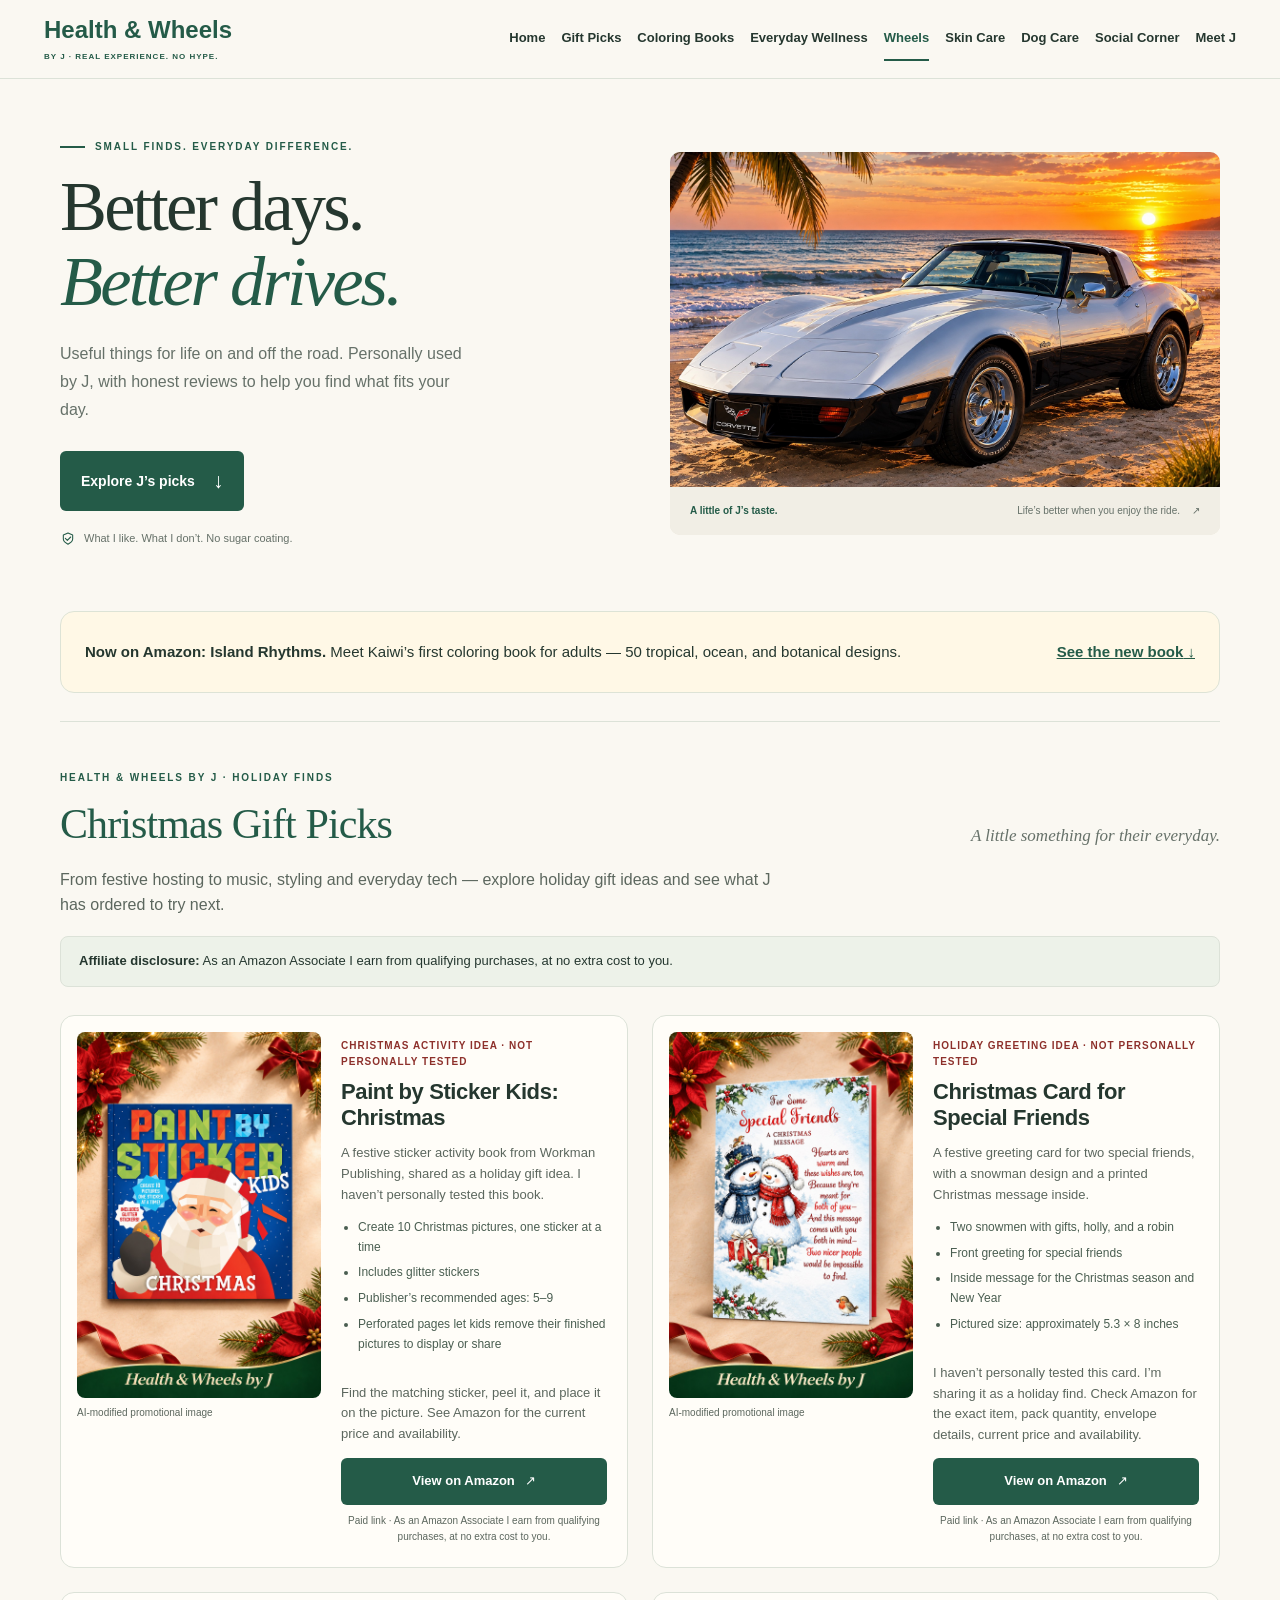
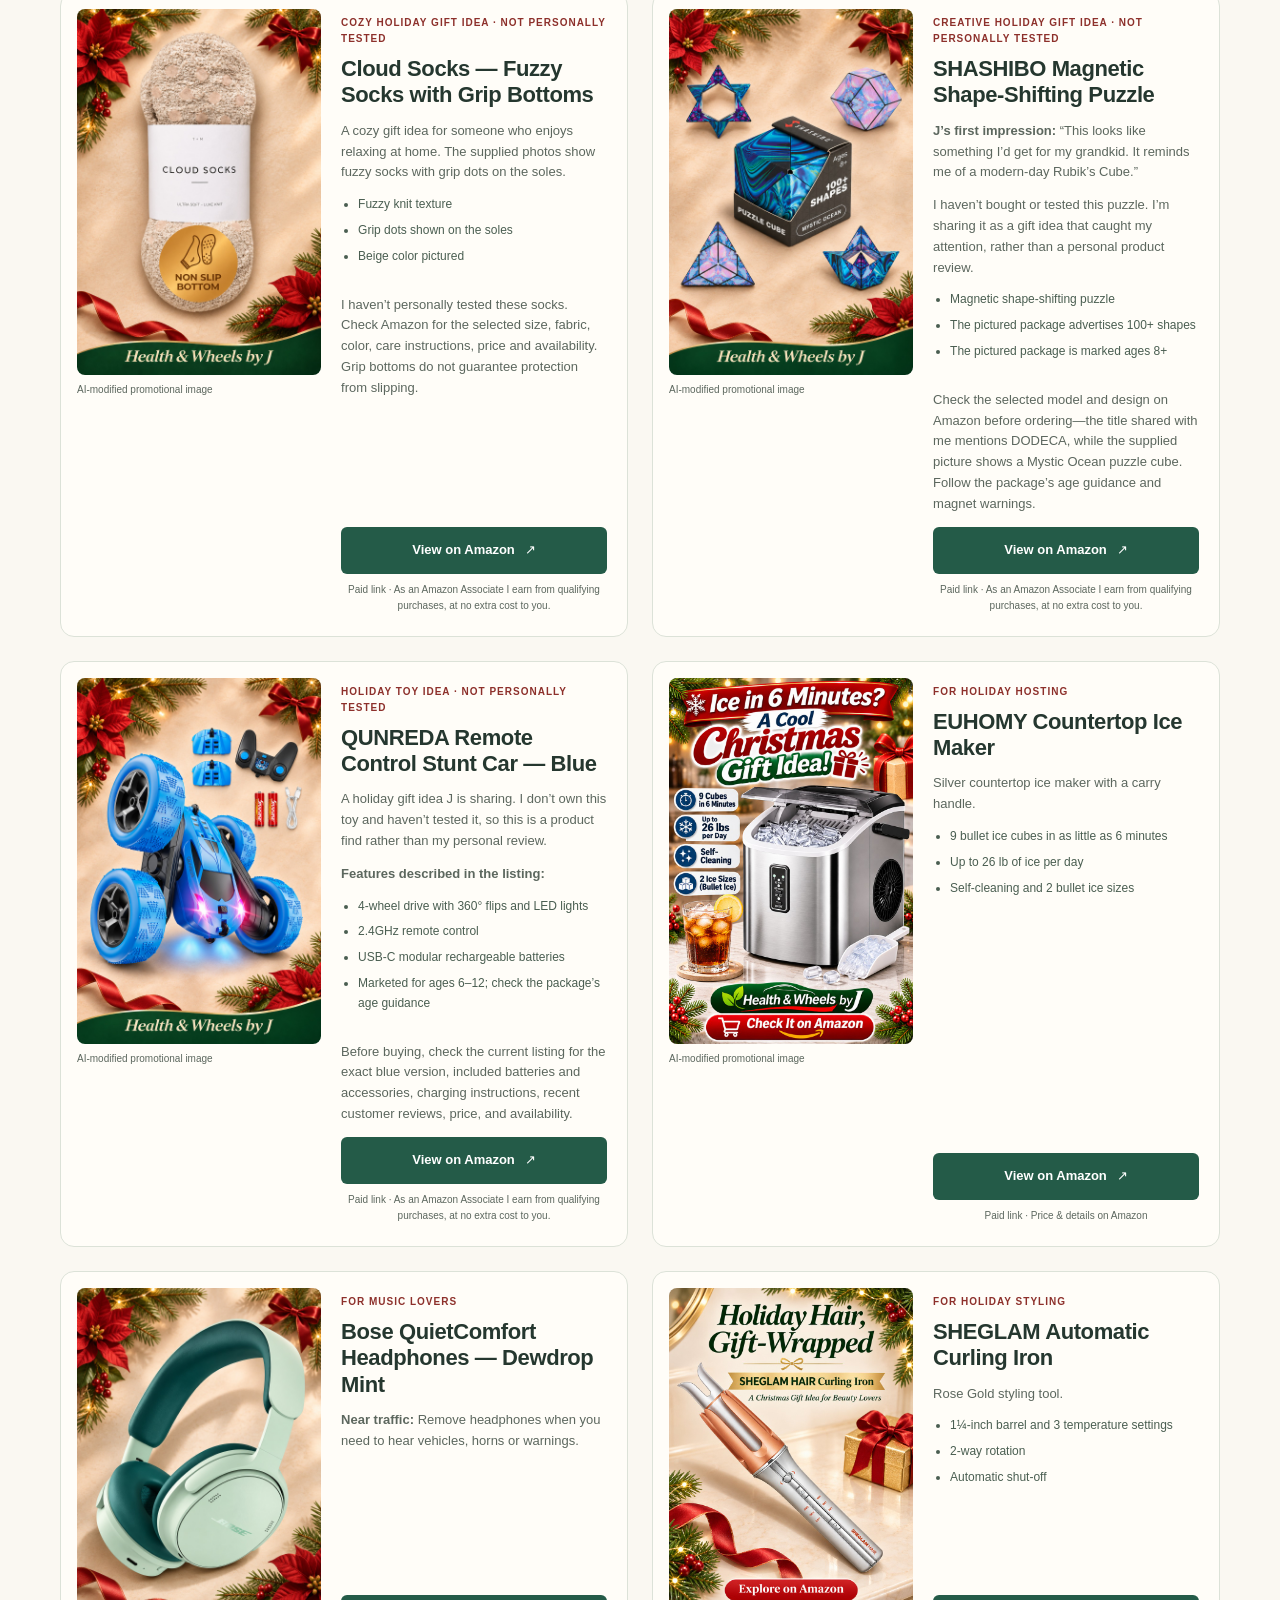
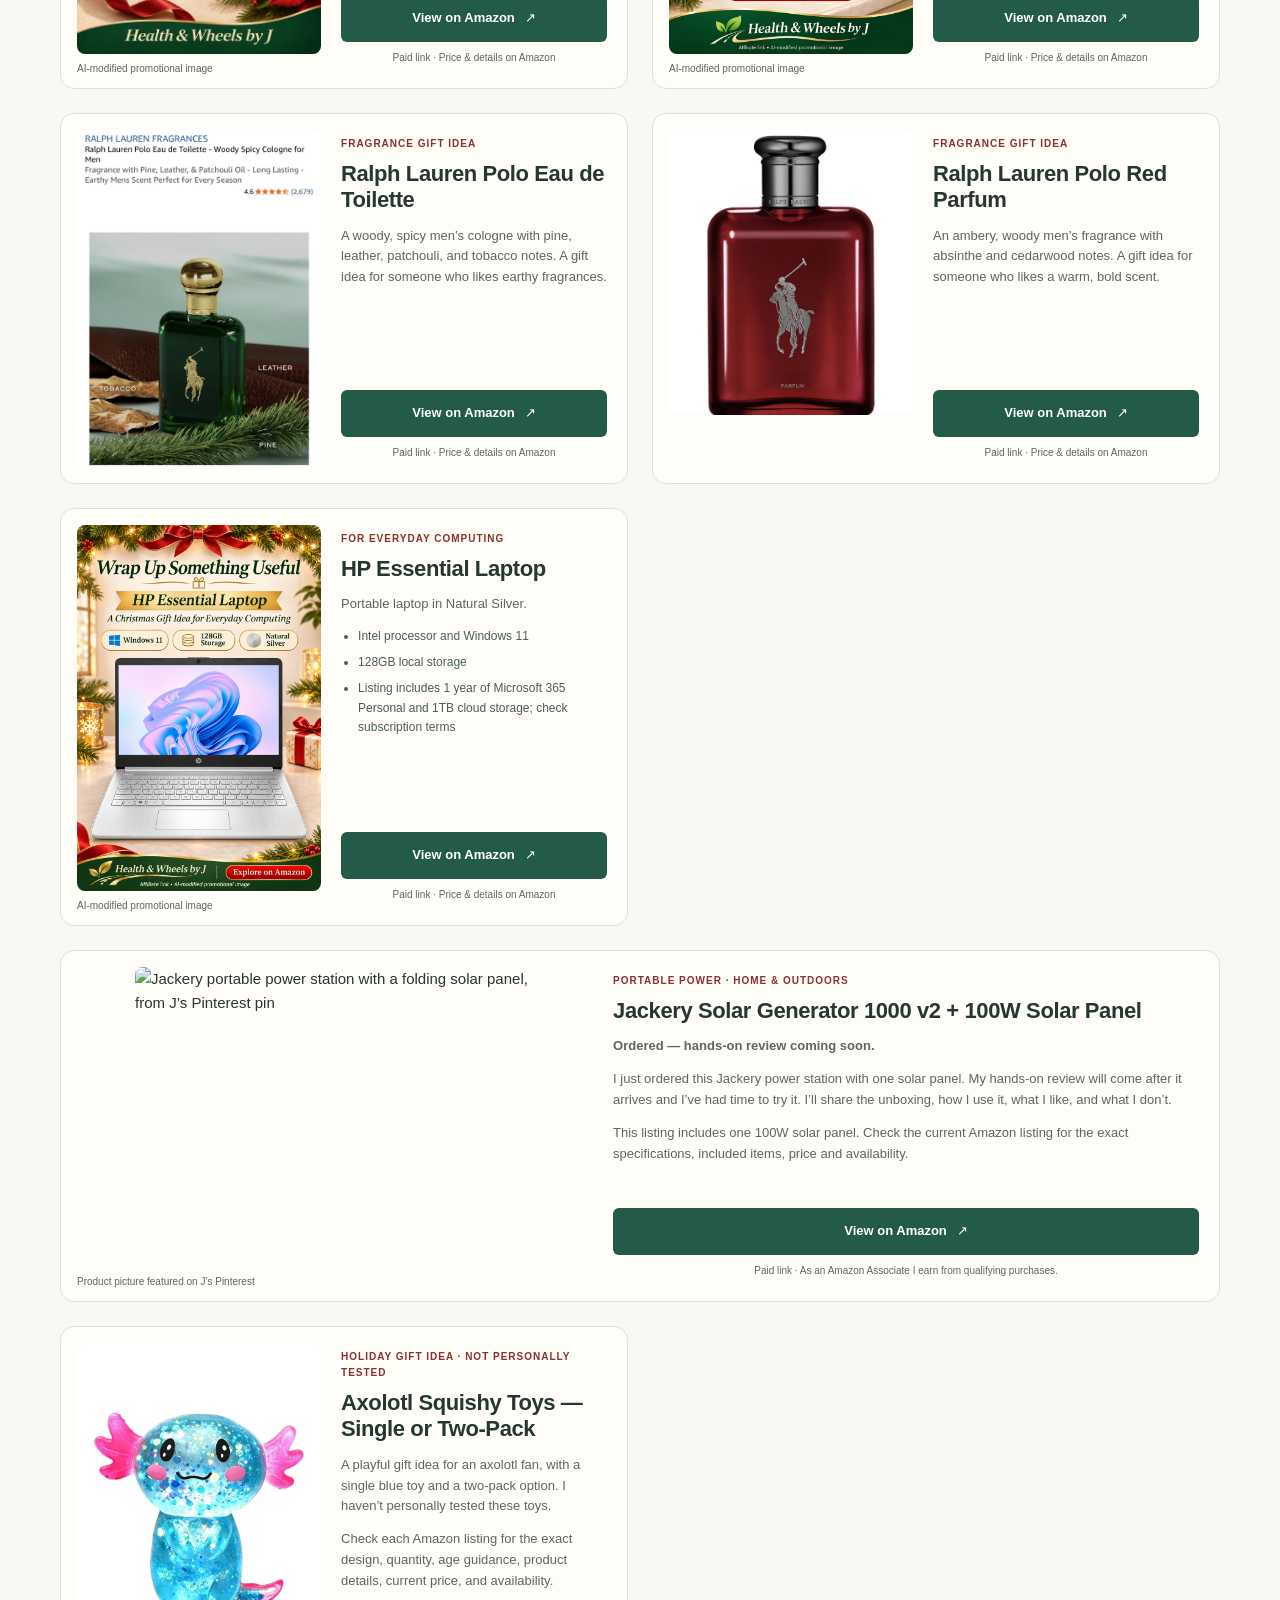
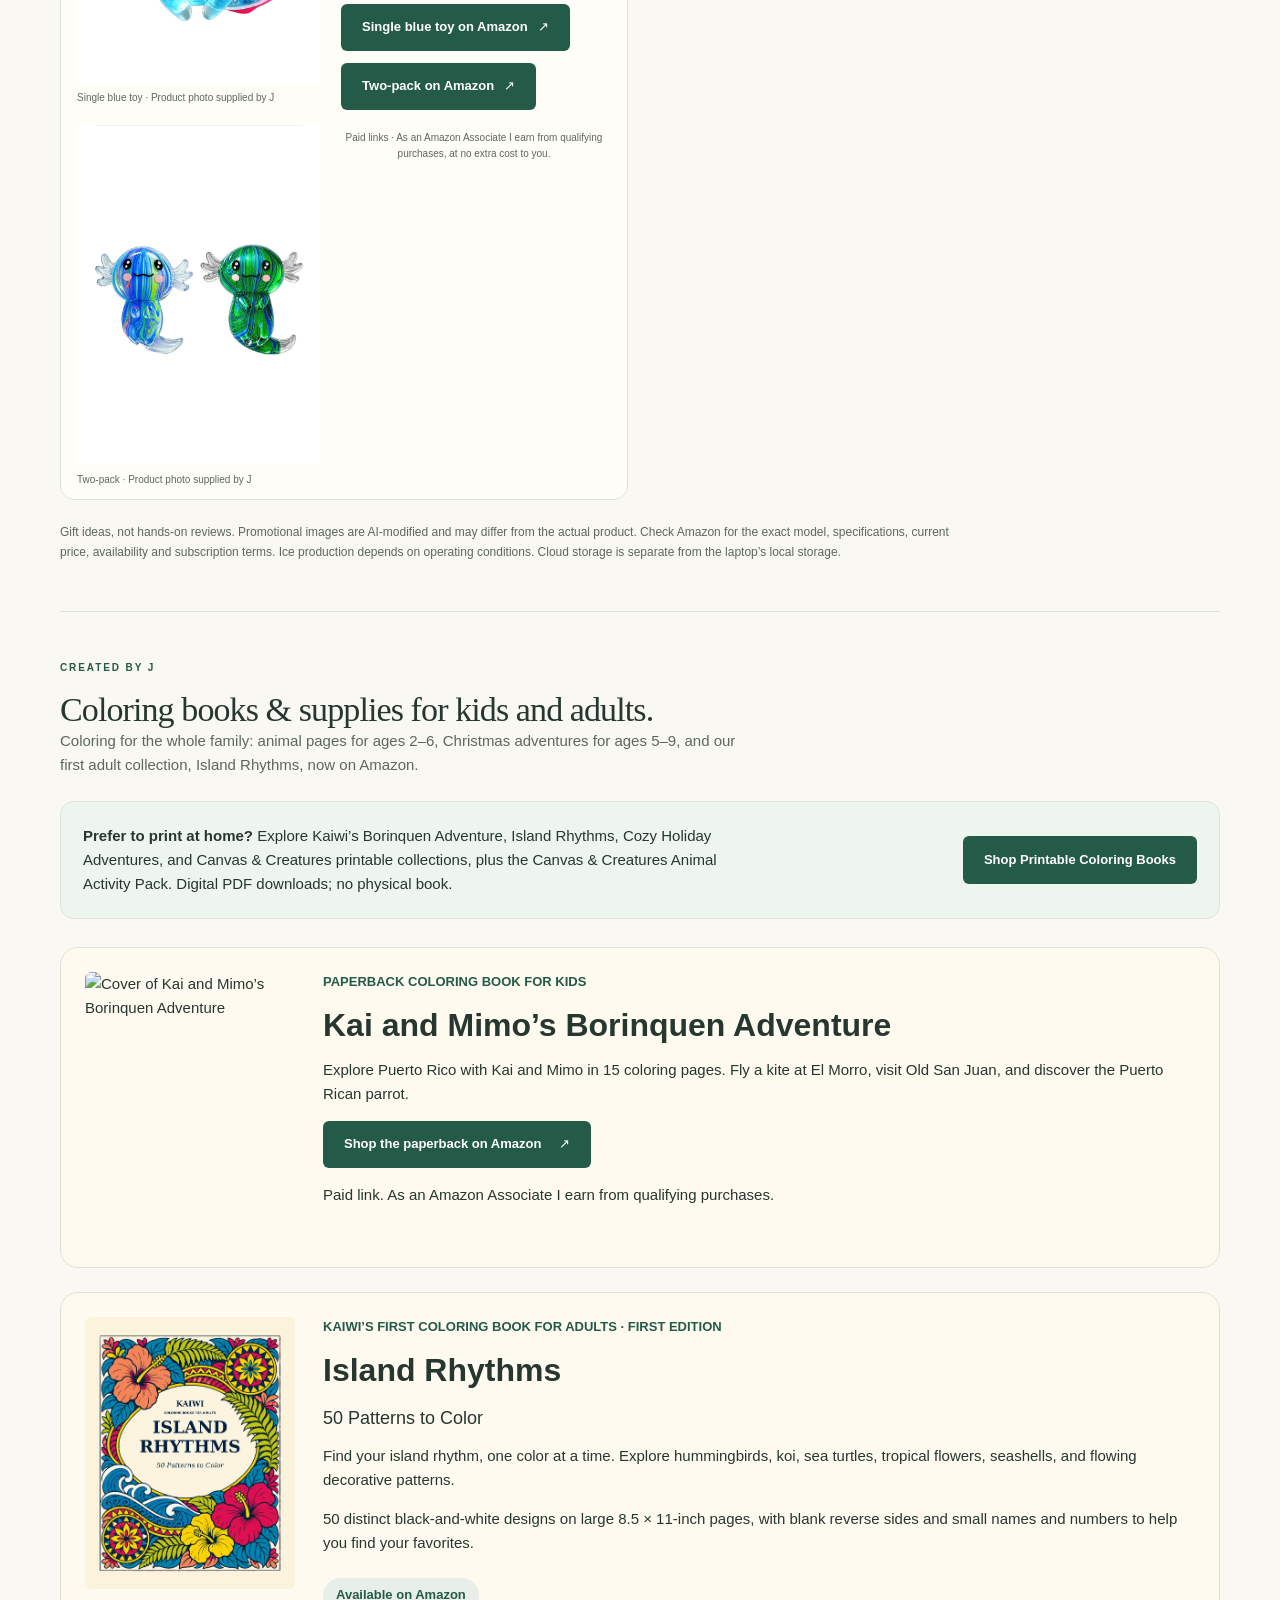
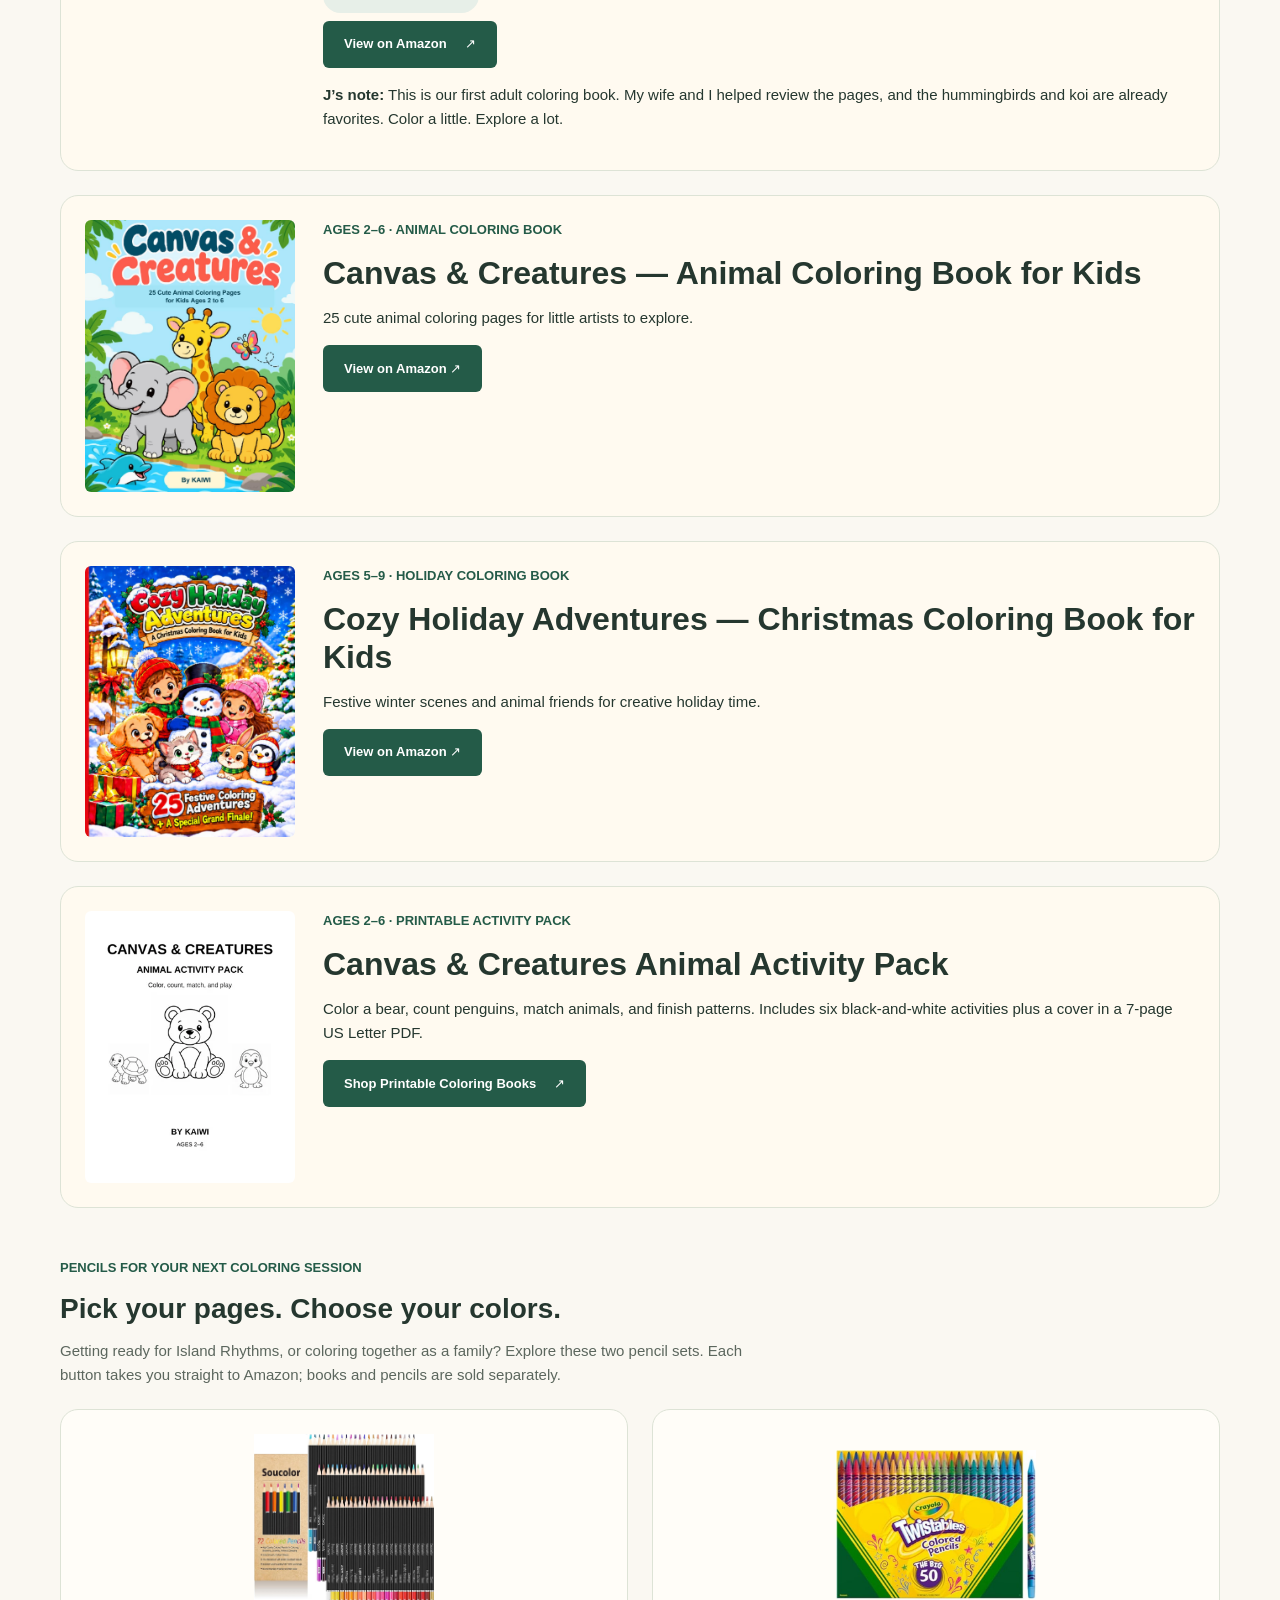
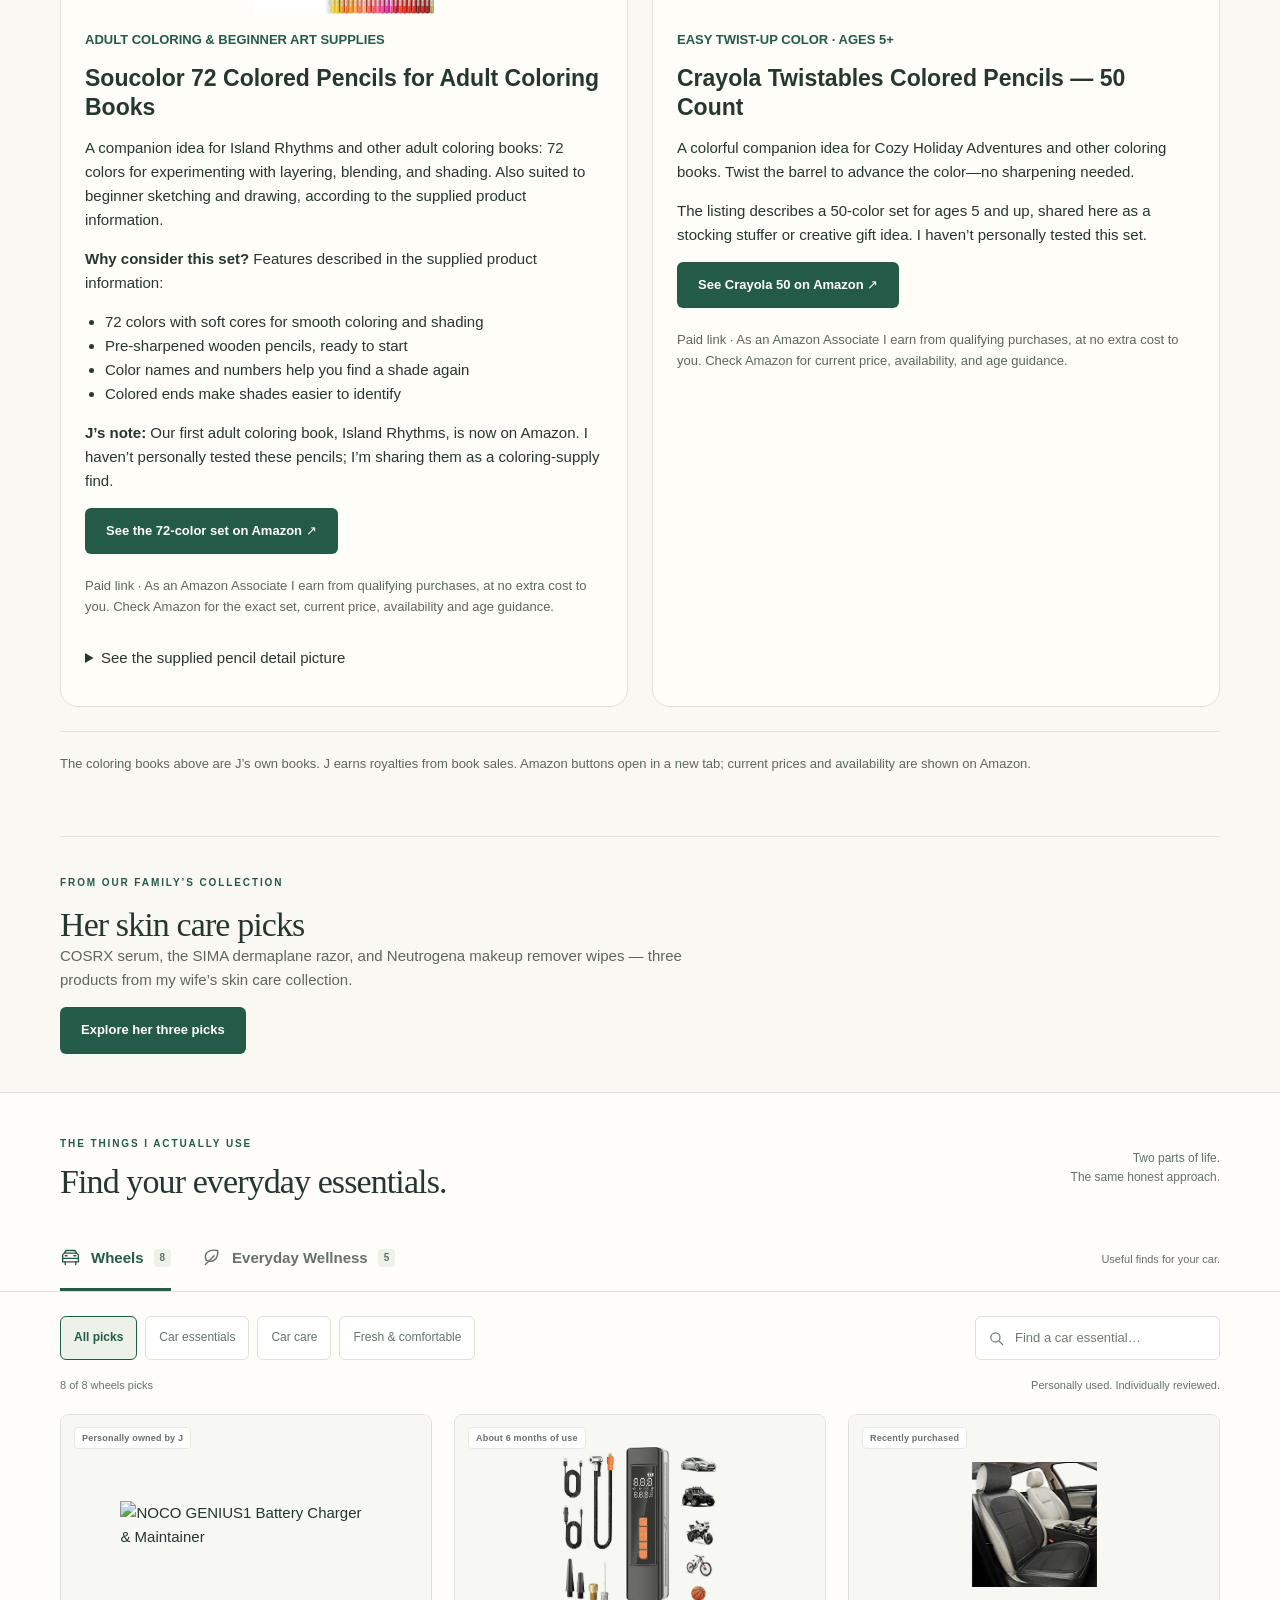
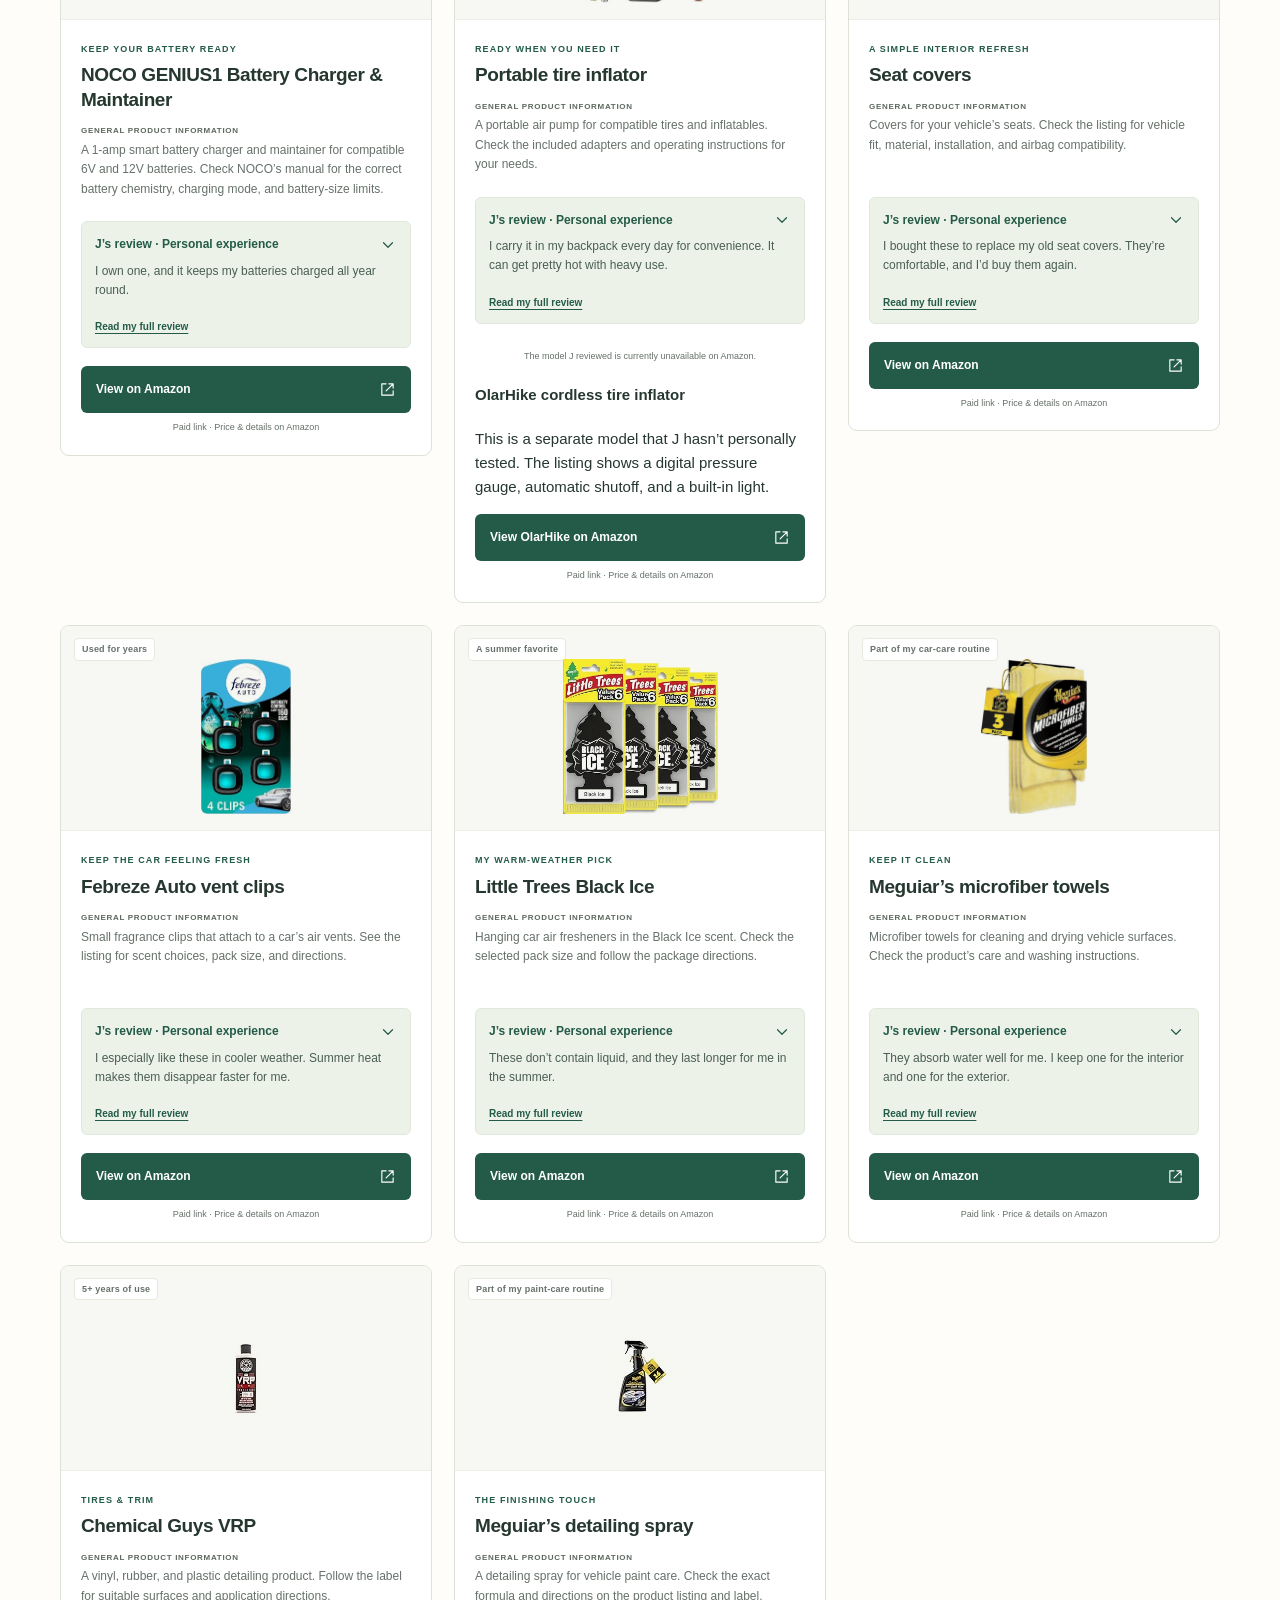
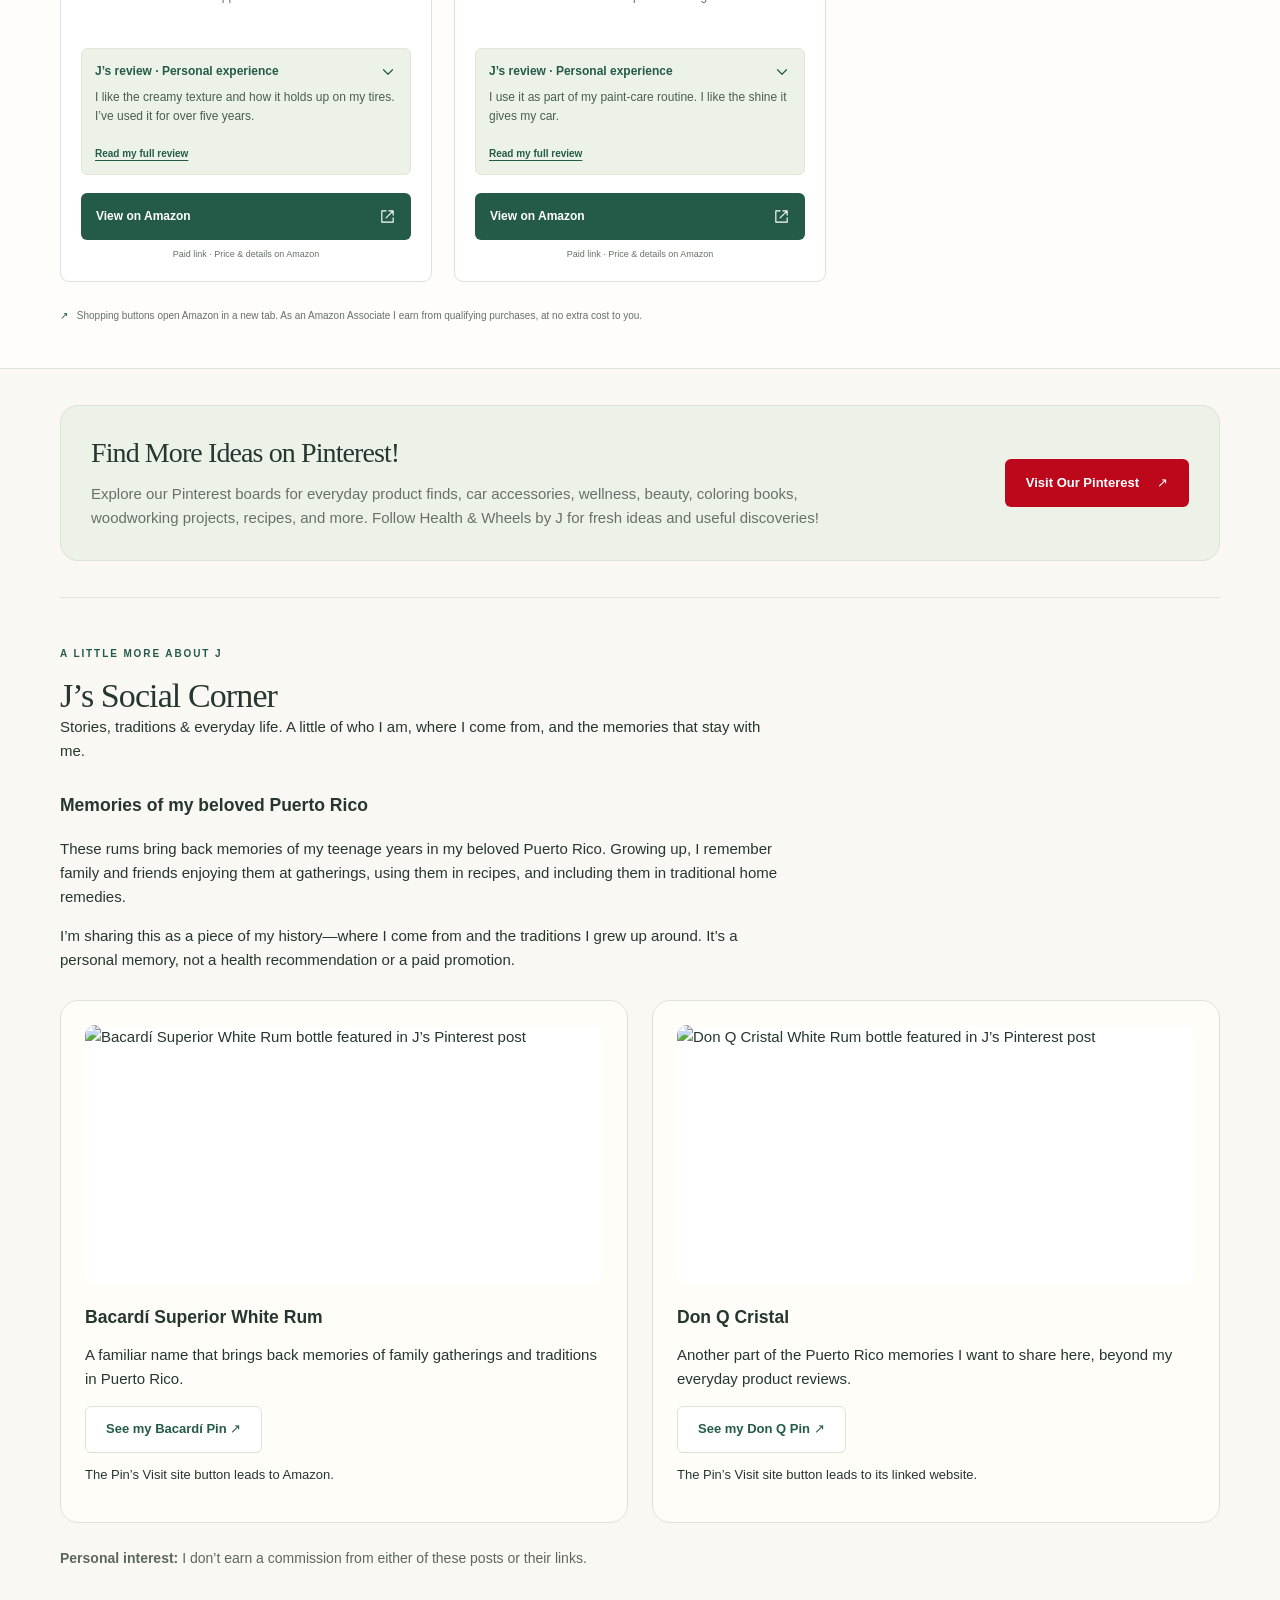
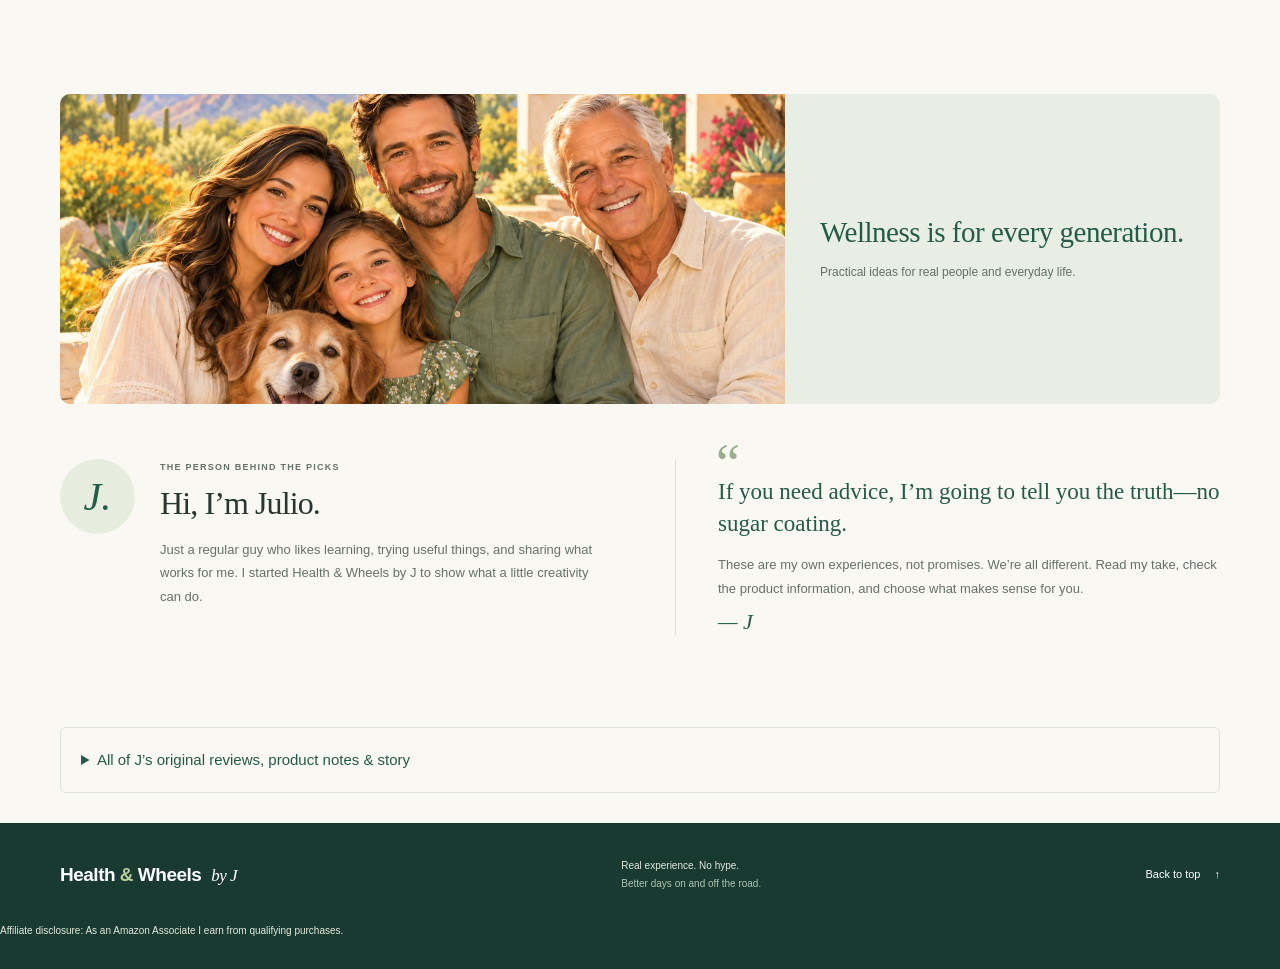
==== commit 70f00ffd: "Add Polo Red Parfum to Gift Picks" ====
--- a/index.html
+++ b/index.html
@@ -186,6 +186,16 @@
             <h3>Ralph Lauren Polo Eau de Toilette</h3>
             <p>A woody, spicy men’s cologne with pine, leather, patchouli, and tobacco notes. A gift idea for someone who likes earthy fragrances.</p>
             <a class="button primary" href="https://www.amazon.com/dp/B0C9KPBSV2/ref=cm_sw_r_as_gl_api_gl_i_dl_FBS6MDPM465V5Y4098GE?linkCode=ml1&amp;tag=602399a05-20&amp;linkId=b36a9cb8e4df0f357051c8bc7b1d6e7a&amp;gaOptInStatus=true" target="_blank" rel="sponsored noopener noreferrer" aria-label="View Ralph Lauren Polo Eau de Toilette on Amazon, opens in a new tab">View on Amazon <span aria-hidden="true">↗</span></a>
+            <p class="gift-paid">Paid link · Price &amp; details on Amazon</p>
+          </div>
+        </article>
+        <article class="gift-card" id="gift-ralph-lauren-polo-red">
+          <figure><img src="[data-uri]" alt="Red Ralph Lauren Polo Red Parfum bottle" width="580" height="677" style="object-fit:contain;background:white" loading="lazy"></figure>
+          <div class="gift-copy">
+            <p class="gift-kicker">Fragrance gift idea</p>
+            <h3>Ralph Lauren Polo Red Parfum</h3>
+            <p>An ambery, woody men’s fragrance with absinthe and cedarwood notes. A gift idea for someone who likes a warm, bold scent.</p>
+            <a class="button primary" href="https://www.amazon.com/dp/B0BW4TZNKH/ref=cm_sw_r_as_gl_api_gl_i_dl_YJMNB5T25XQ12XPYB5GD?linkCode=ml1&amp;tag=602399a05-20&amp;linkId=b4370e57d798565f3c0482b5b140107f&amp;gaOptInStatus=true" target="_blank" rel="sponsored noopener noreferrer" aria-label="View Ralph Lauren Polo Red Parfum on Amazon, opens in a new tab">View on Amazon <span aria-hidden="true">↗</span></a>
             <p class="gift-paid">Paid link · Price &amp; details on Amazon</p>
           </div>
         </article>
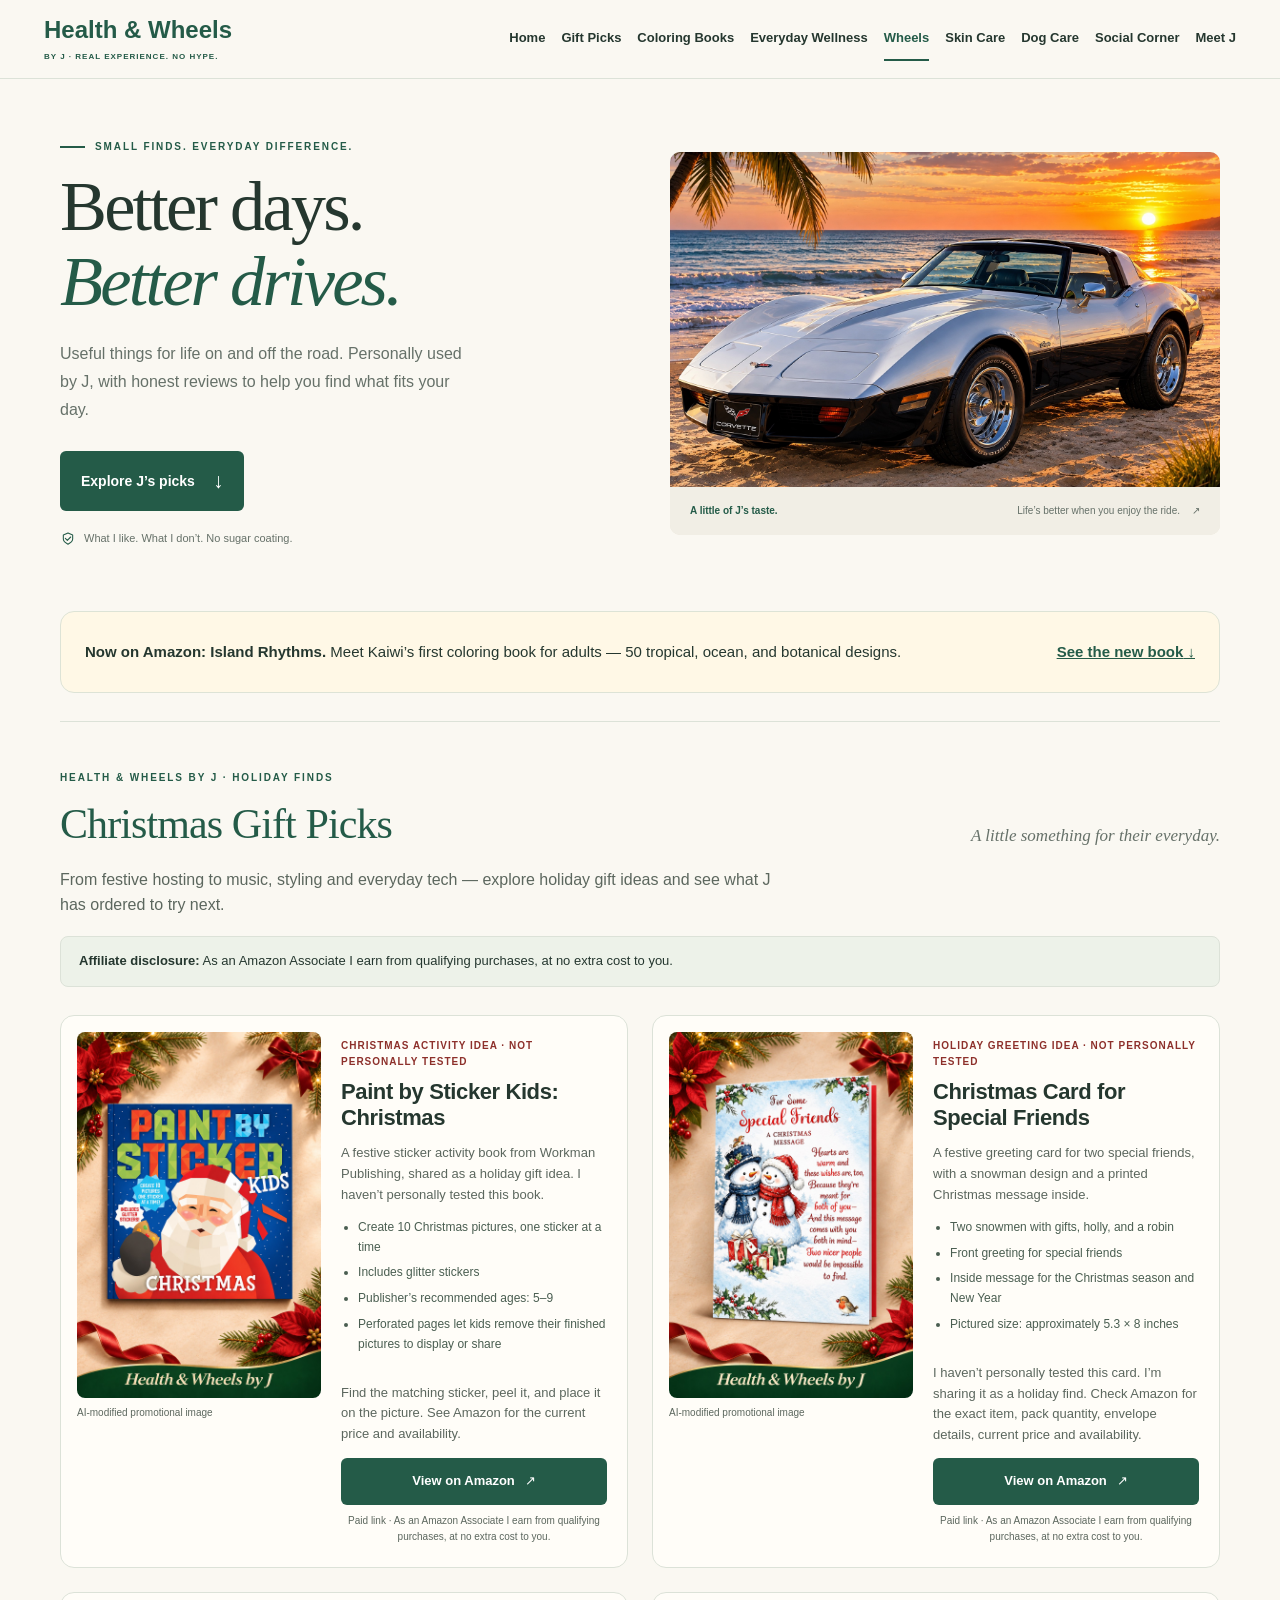
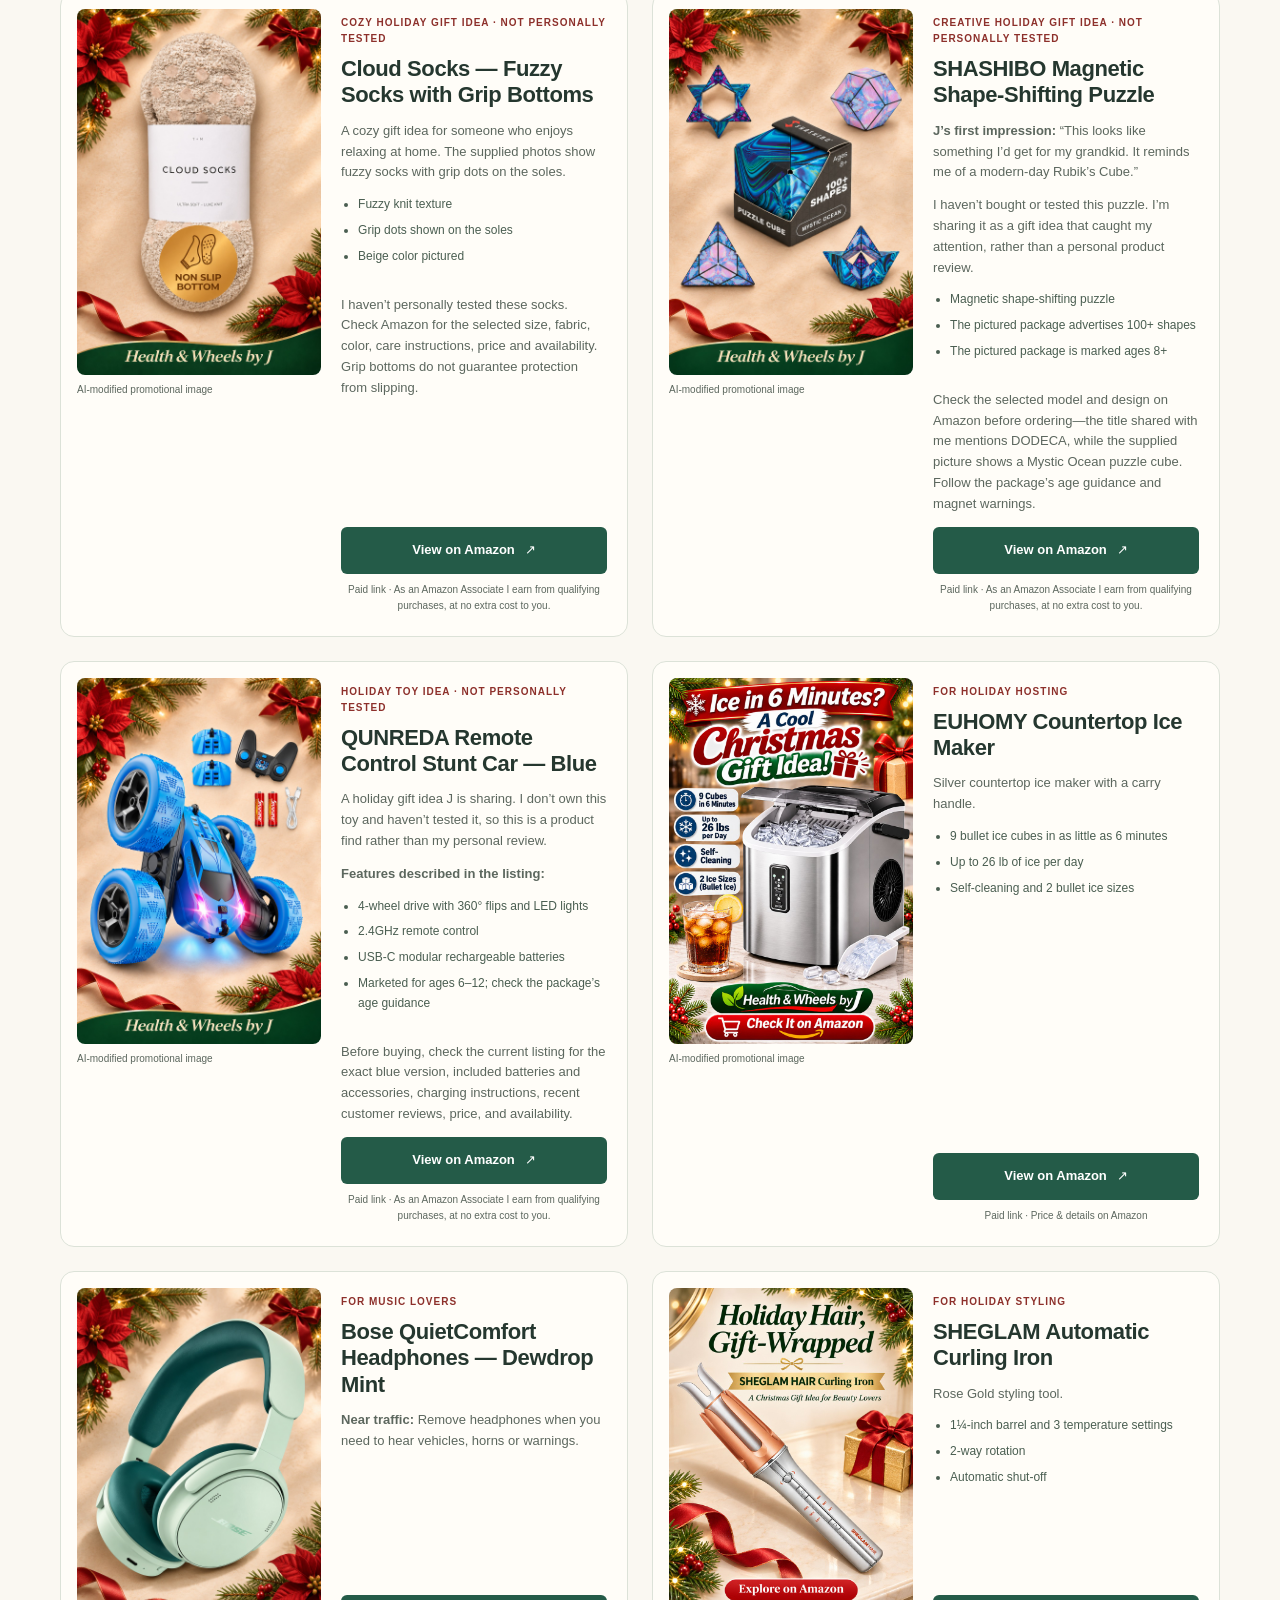
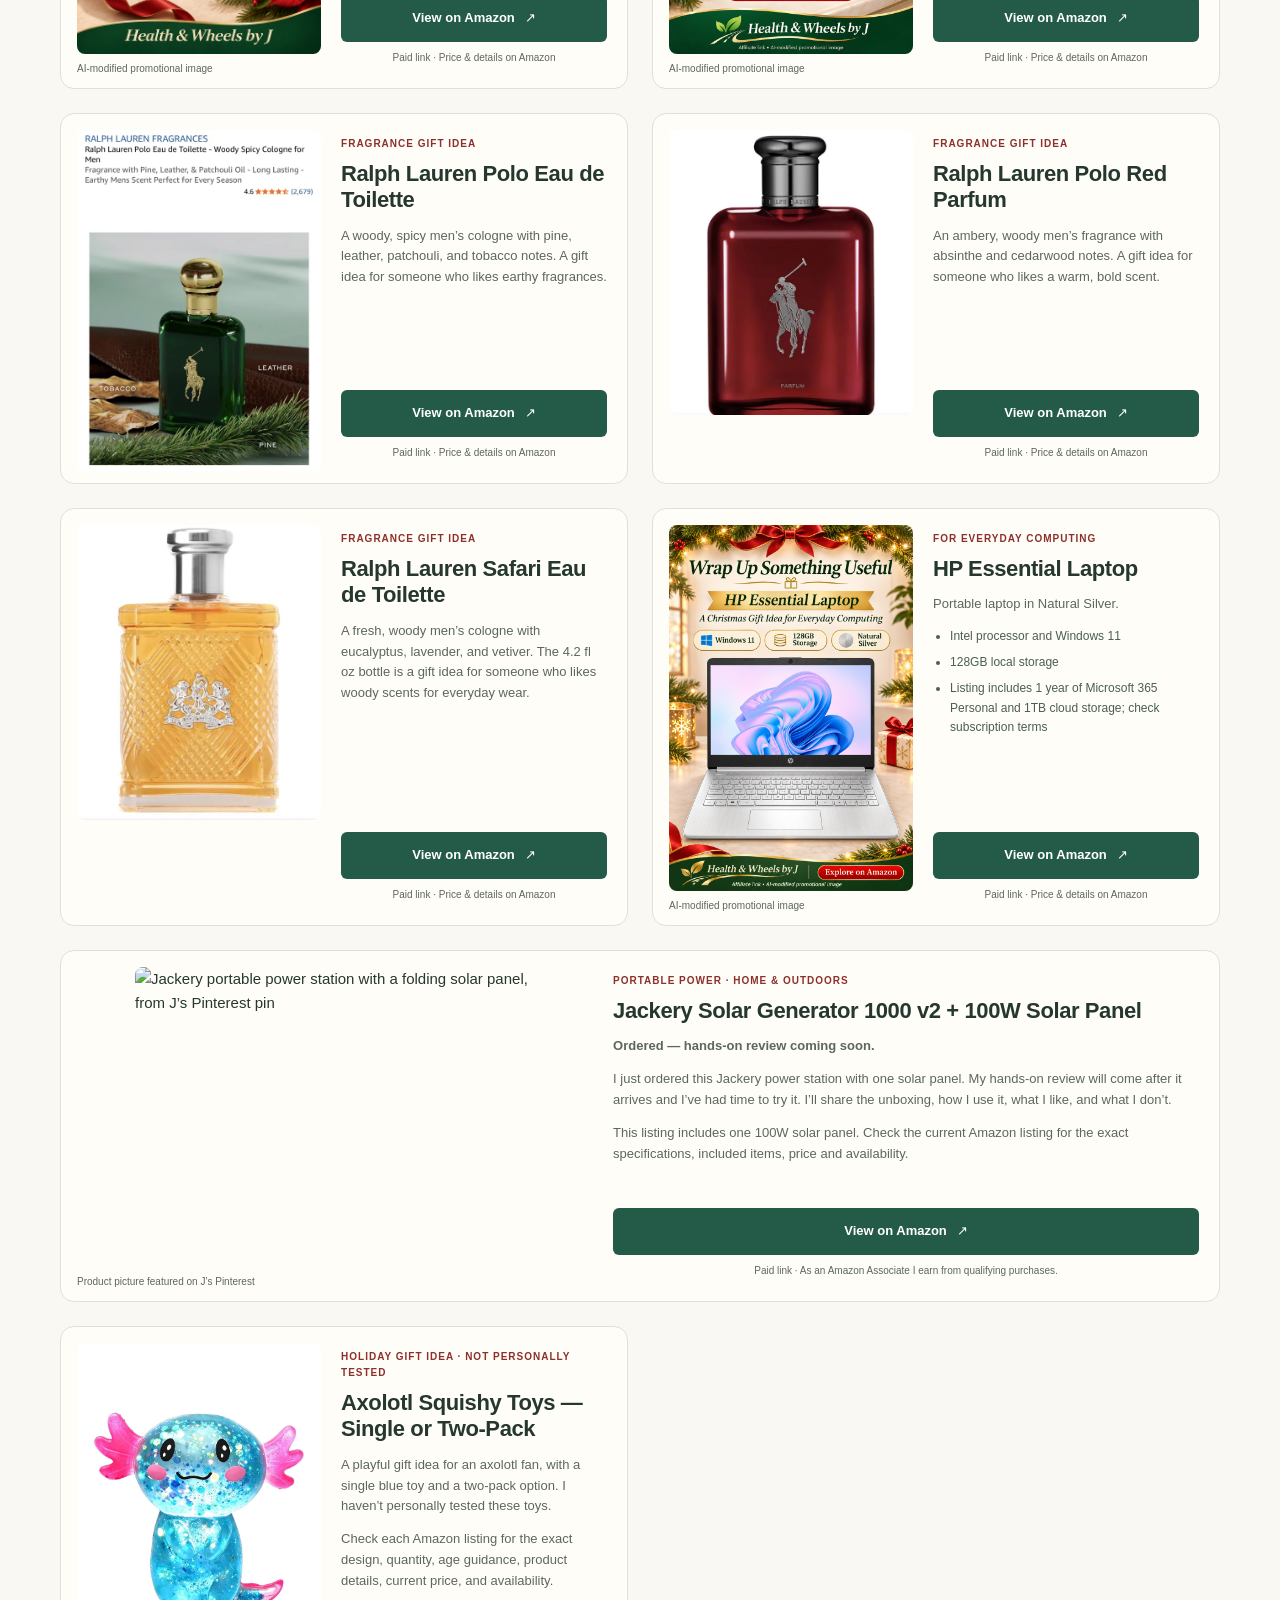
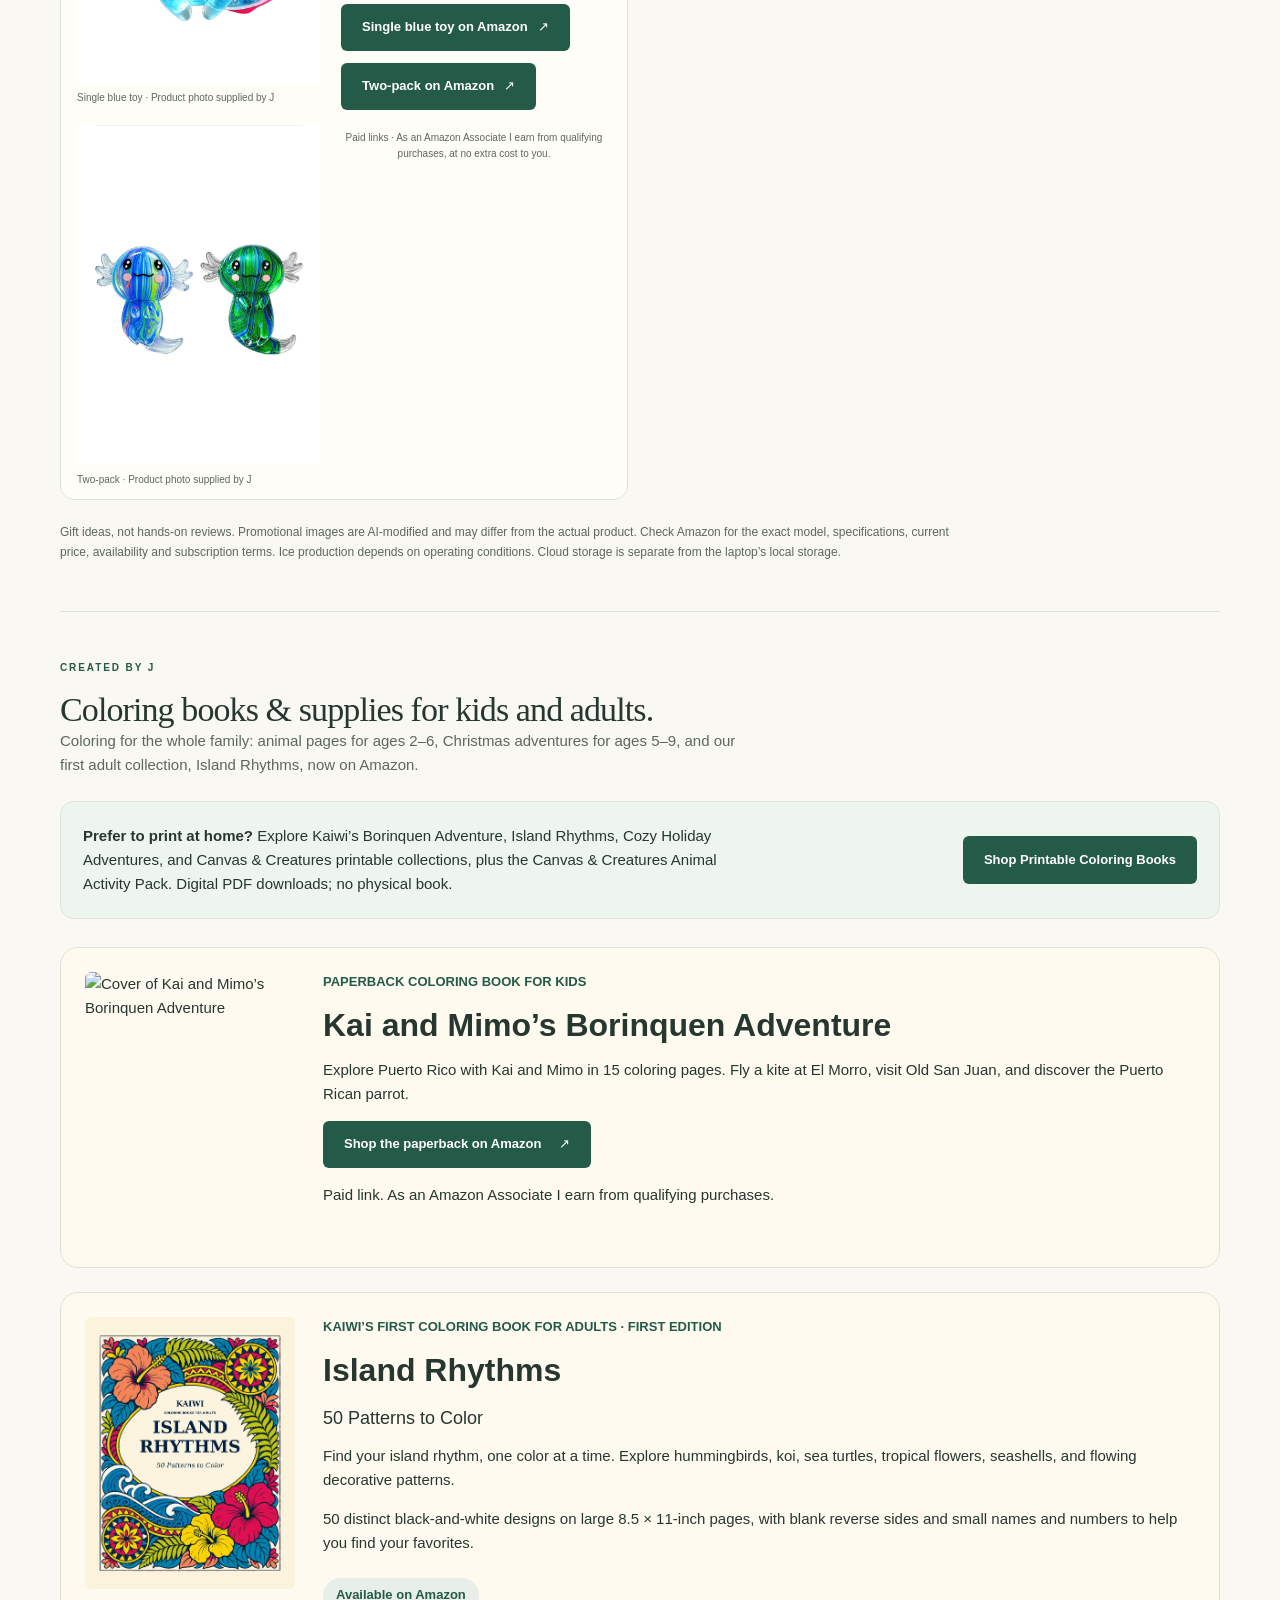
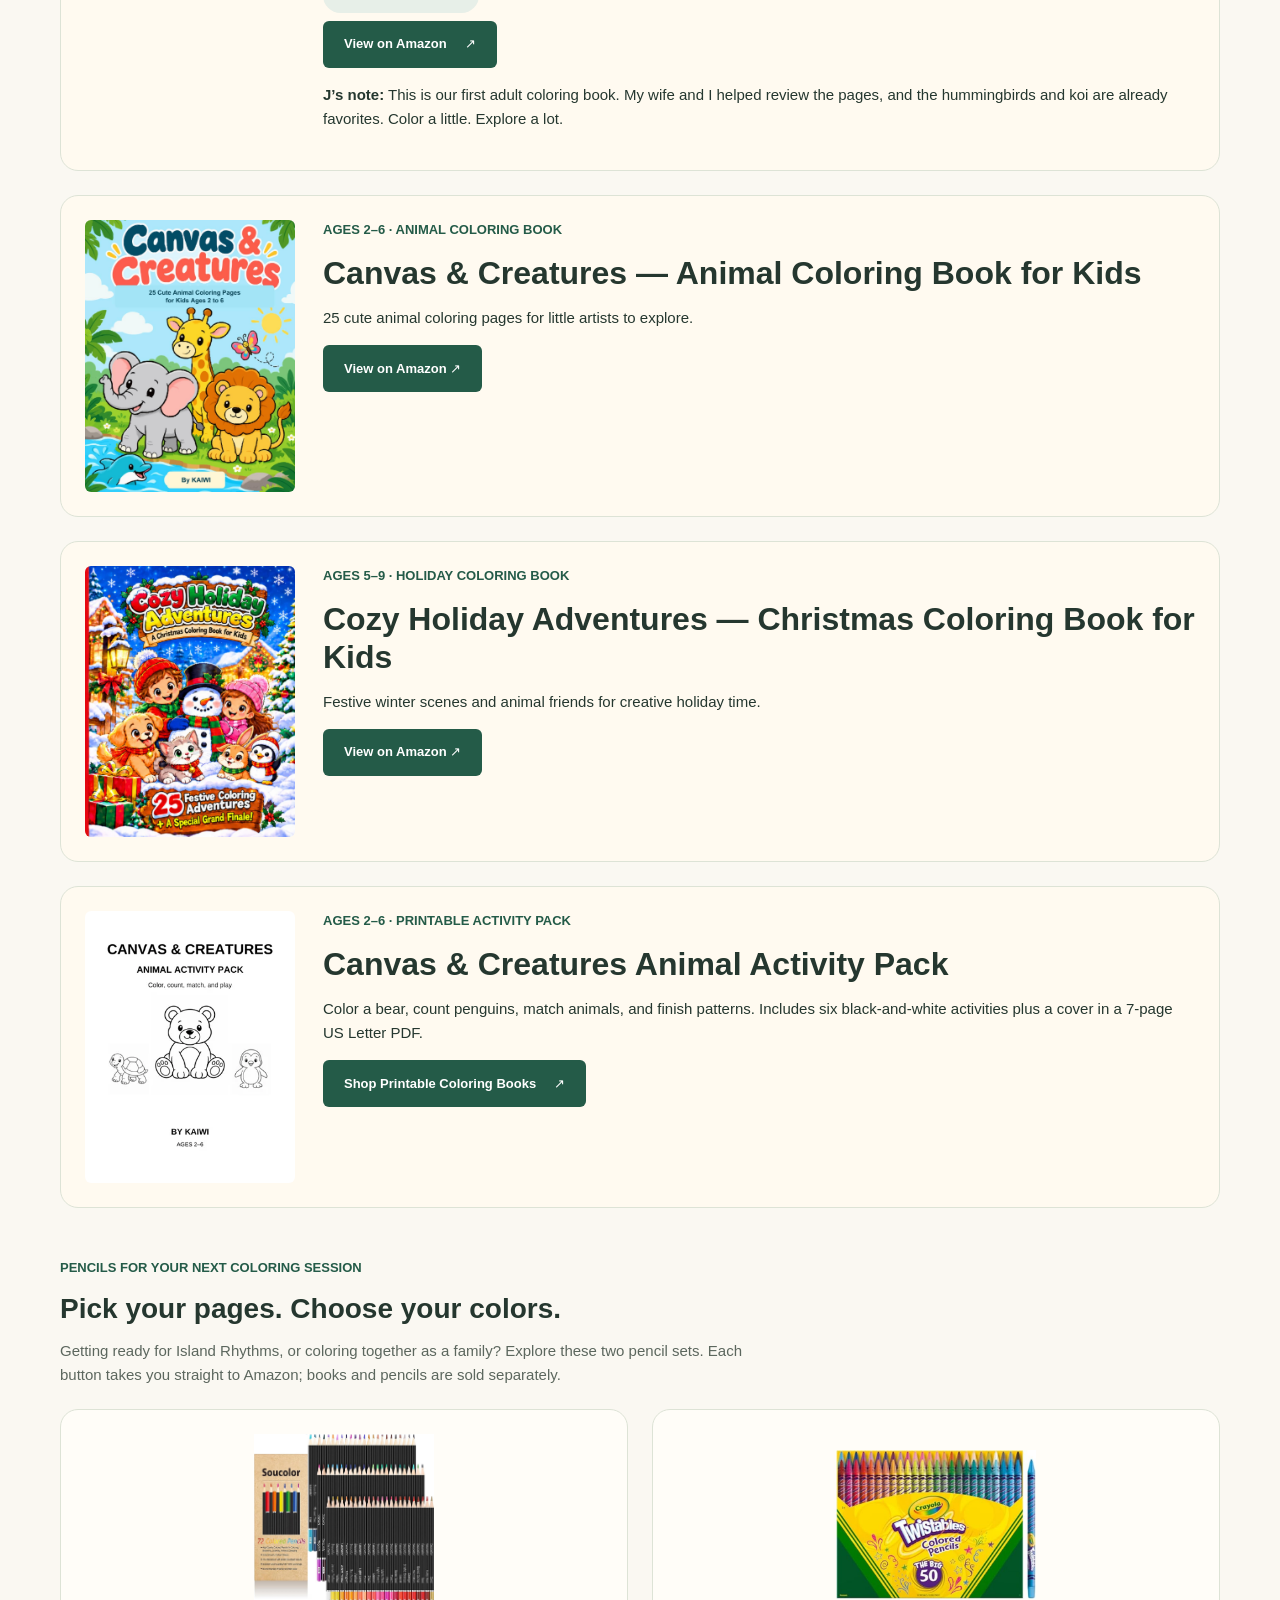
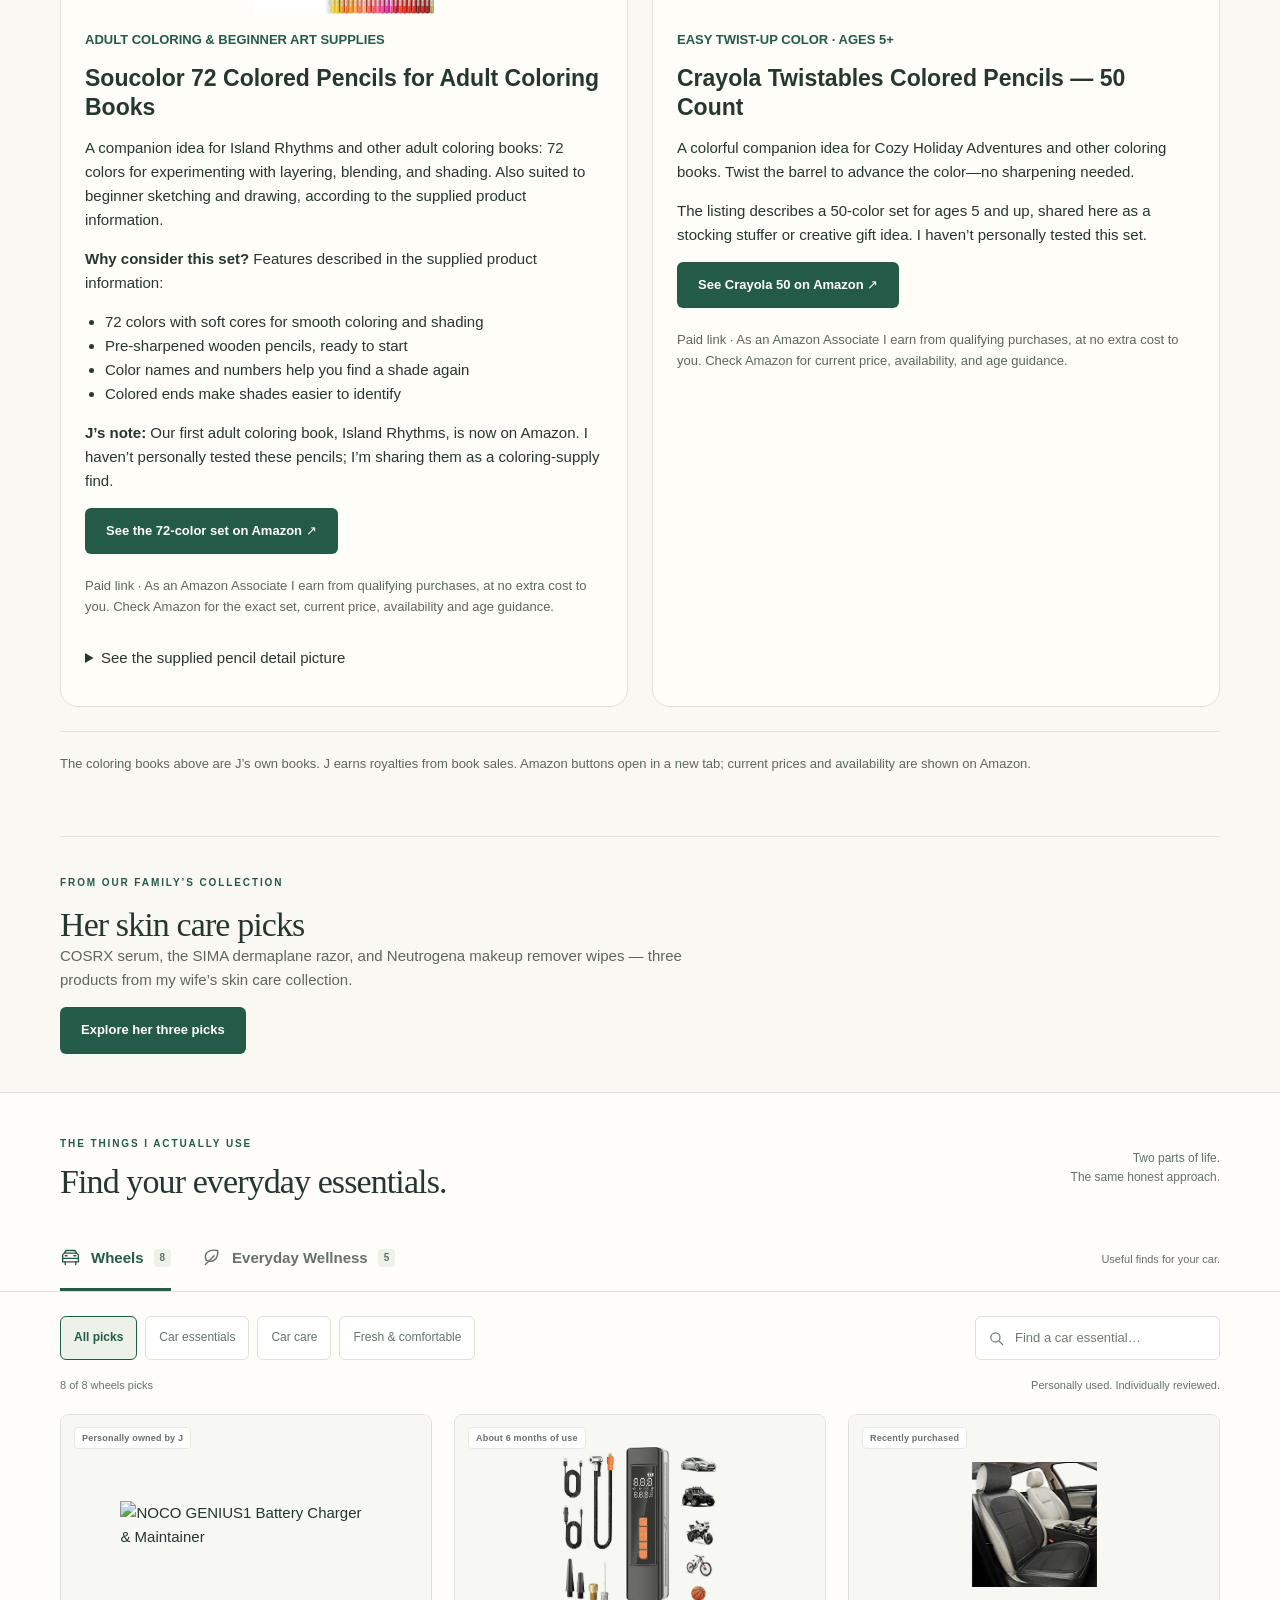
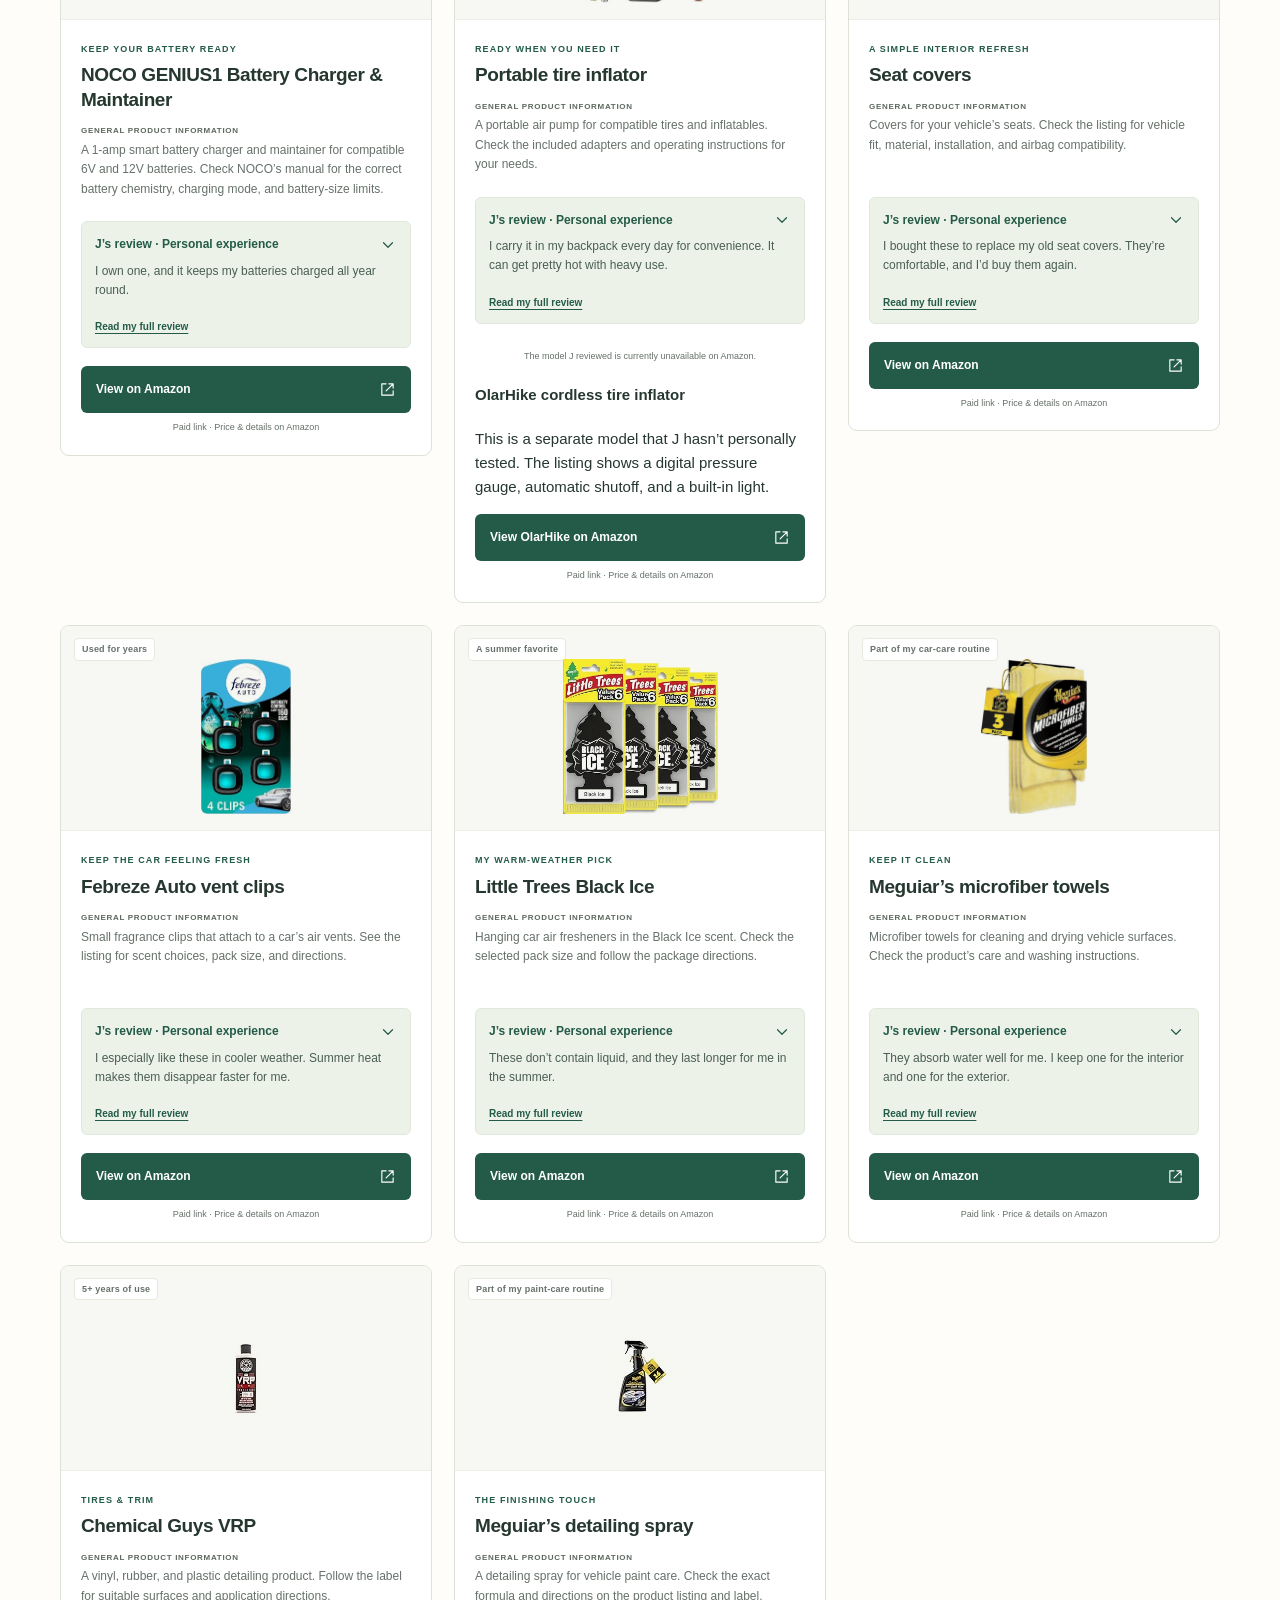
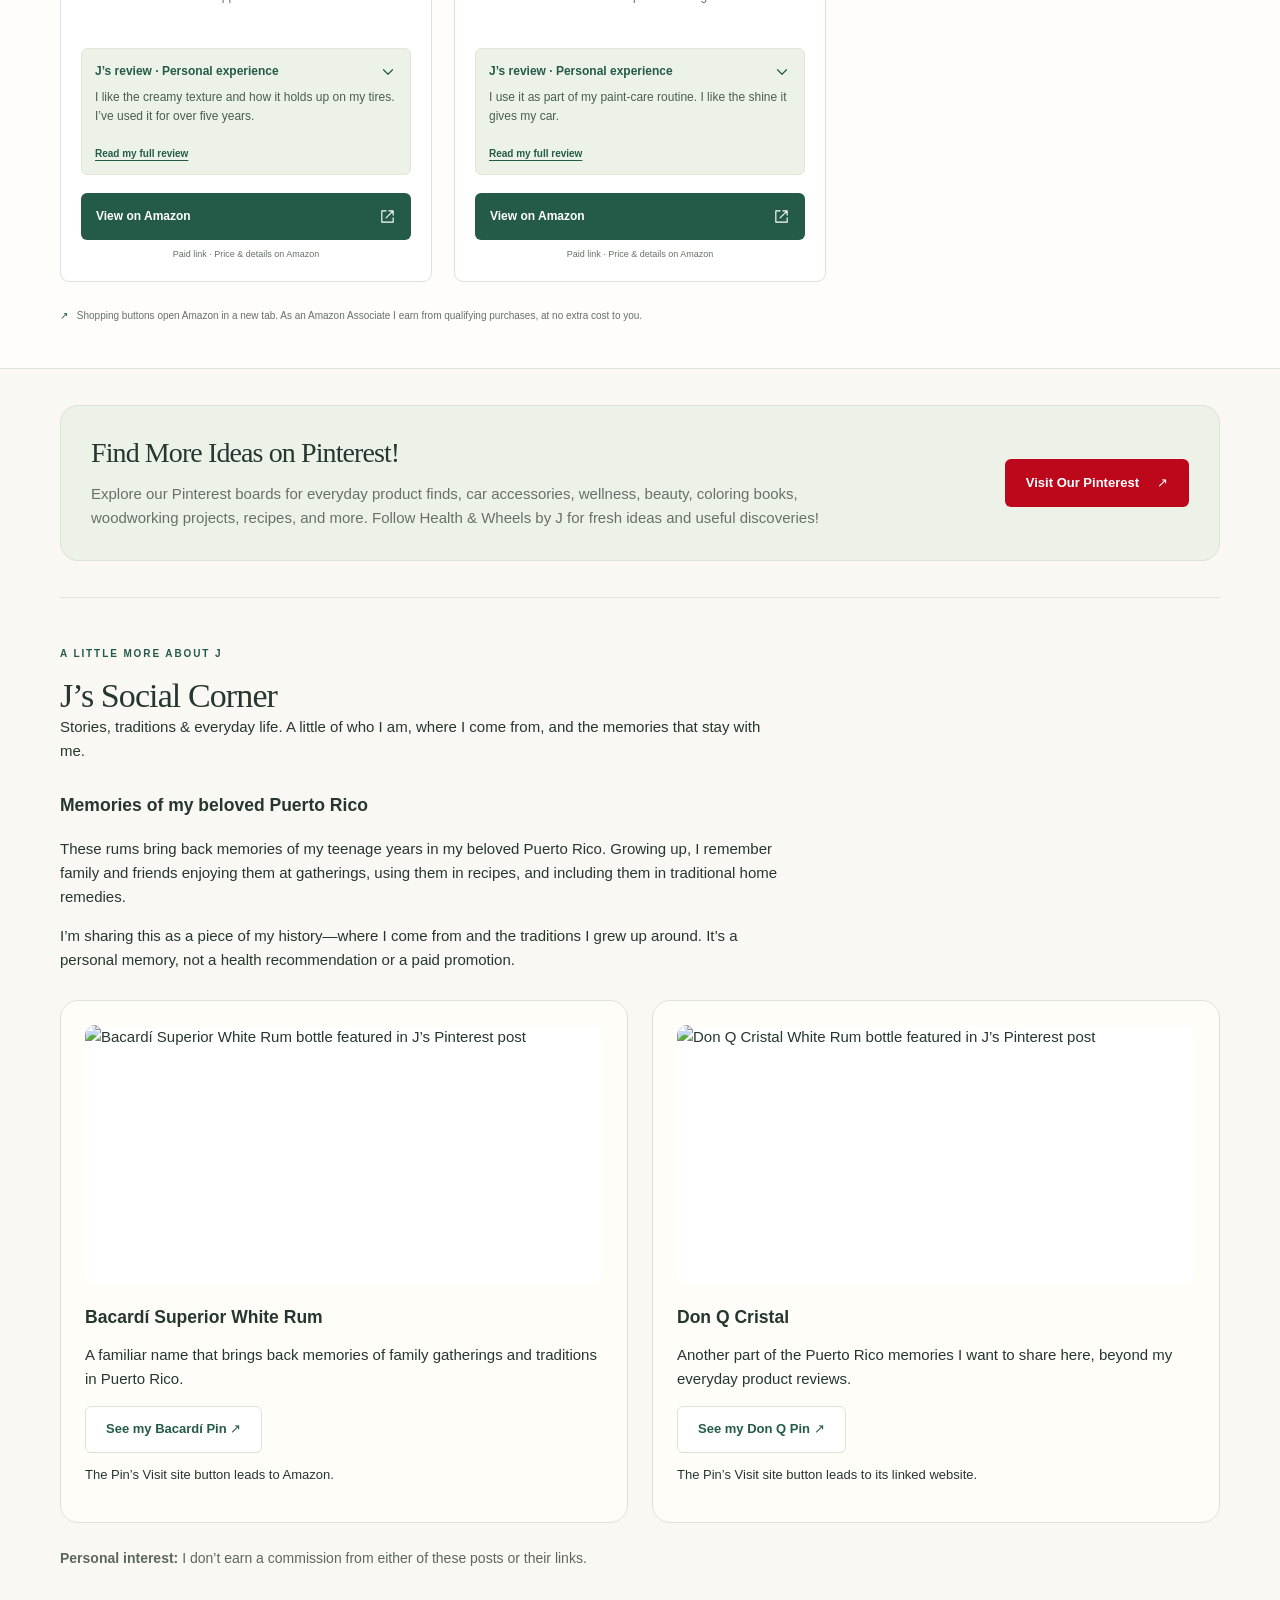
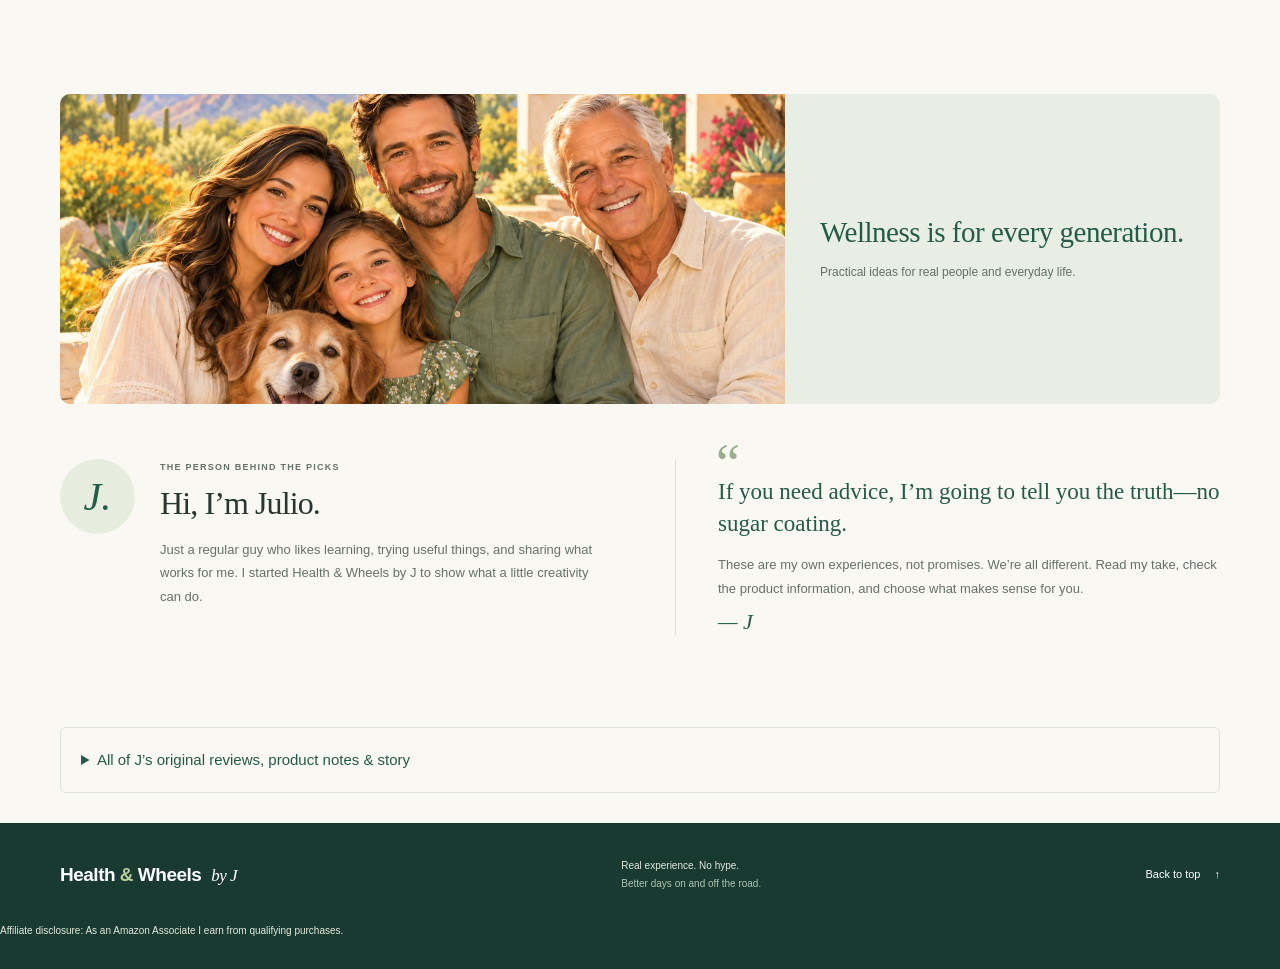
==== commit 94fb0b90: "Add Ralph Lauren Safari to Gift Picks" ====
--- a/index.html
+++ b/index.html
@@ -196,6 +196,16 @@
             <h3>Ralph Lauren Polo Red Parfum</h3>
             <p>An ambery, woody men’s fragrance with absinthe and cedarwood notes. A gift idea for someone who likes a warm, bold scent.</p>
             <a class="button primary" href="https://www.amazon.com/dp/B0BW4TZNKH/ref=cm_sw_r_as_gl_api_gl_i_dl_YJMNB5T25XQ12XPYB5GD?linkCode=ml1&amp;tag=602399a05-20&amp;linkId=b4370e57d798565f3c0482b5b140107f&amp;gaOptInStatus=true" target="_blank" rel="sponsored noopener noreferrer" aria-label="View Ralph Lauren Polo Red Parfum on Amazon, opens in a new tab">View on Amazon <span aria-hidden="true">↗</span></a>
+            <p class="gift-paid">Paid link · Price &amp; details on Amazon</p>
+          </div>
+        </article>
+        <article class="gift-card" id="gift-ralph-lauren-safari">
+          <figure><img src="[data-uri]" alt="Ralph Lauren Safari bottle with amber cologne and a silver cap" width="580" height="700" style="object-fit:contain;background:white" loading="lazy"></figure>
+          <div class="gift-copy">
+            <p class="gift-kicker">Fragrance gift idea</p>
+            <h3>Ralph Lauren Safari Eau de Toilette</h3>
+            <p>A fresh, woody men’s cologne with eucalyptus, lavender, and vetiver. The 4.2 fl oz bottle is a gift idea for someone who likes woody scents for everyday wear.</p>
+            <a class="button primary" href="https://www.amazon.com/dp/B0CN9NYVC7/ref=cm_sw_r_as_gl_api_gl_i_dl_FRA5W4M2CAZHZADKNZQN?linkCode=ml1&amp;tag=602399a05-20&amp;linkId=c1f3a79b079d4e1a56534accda9a087f&amp;gaOptInStatus=true" target="_blank" rel="sponsored noopener noreferrer" aria-label="View Ralph Lauren Safari Eau de Toilette on Amazon, opens in a new tab">View on Amazon <span aria-hidden="true">↗</span></a>
             <p class="gift-paid">Paid link · Price &amp; details on Amazon</p>
           </div>
         </article>
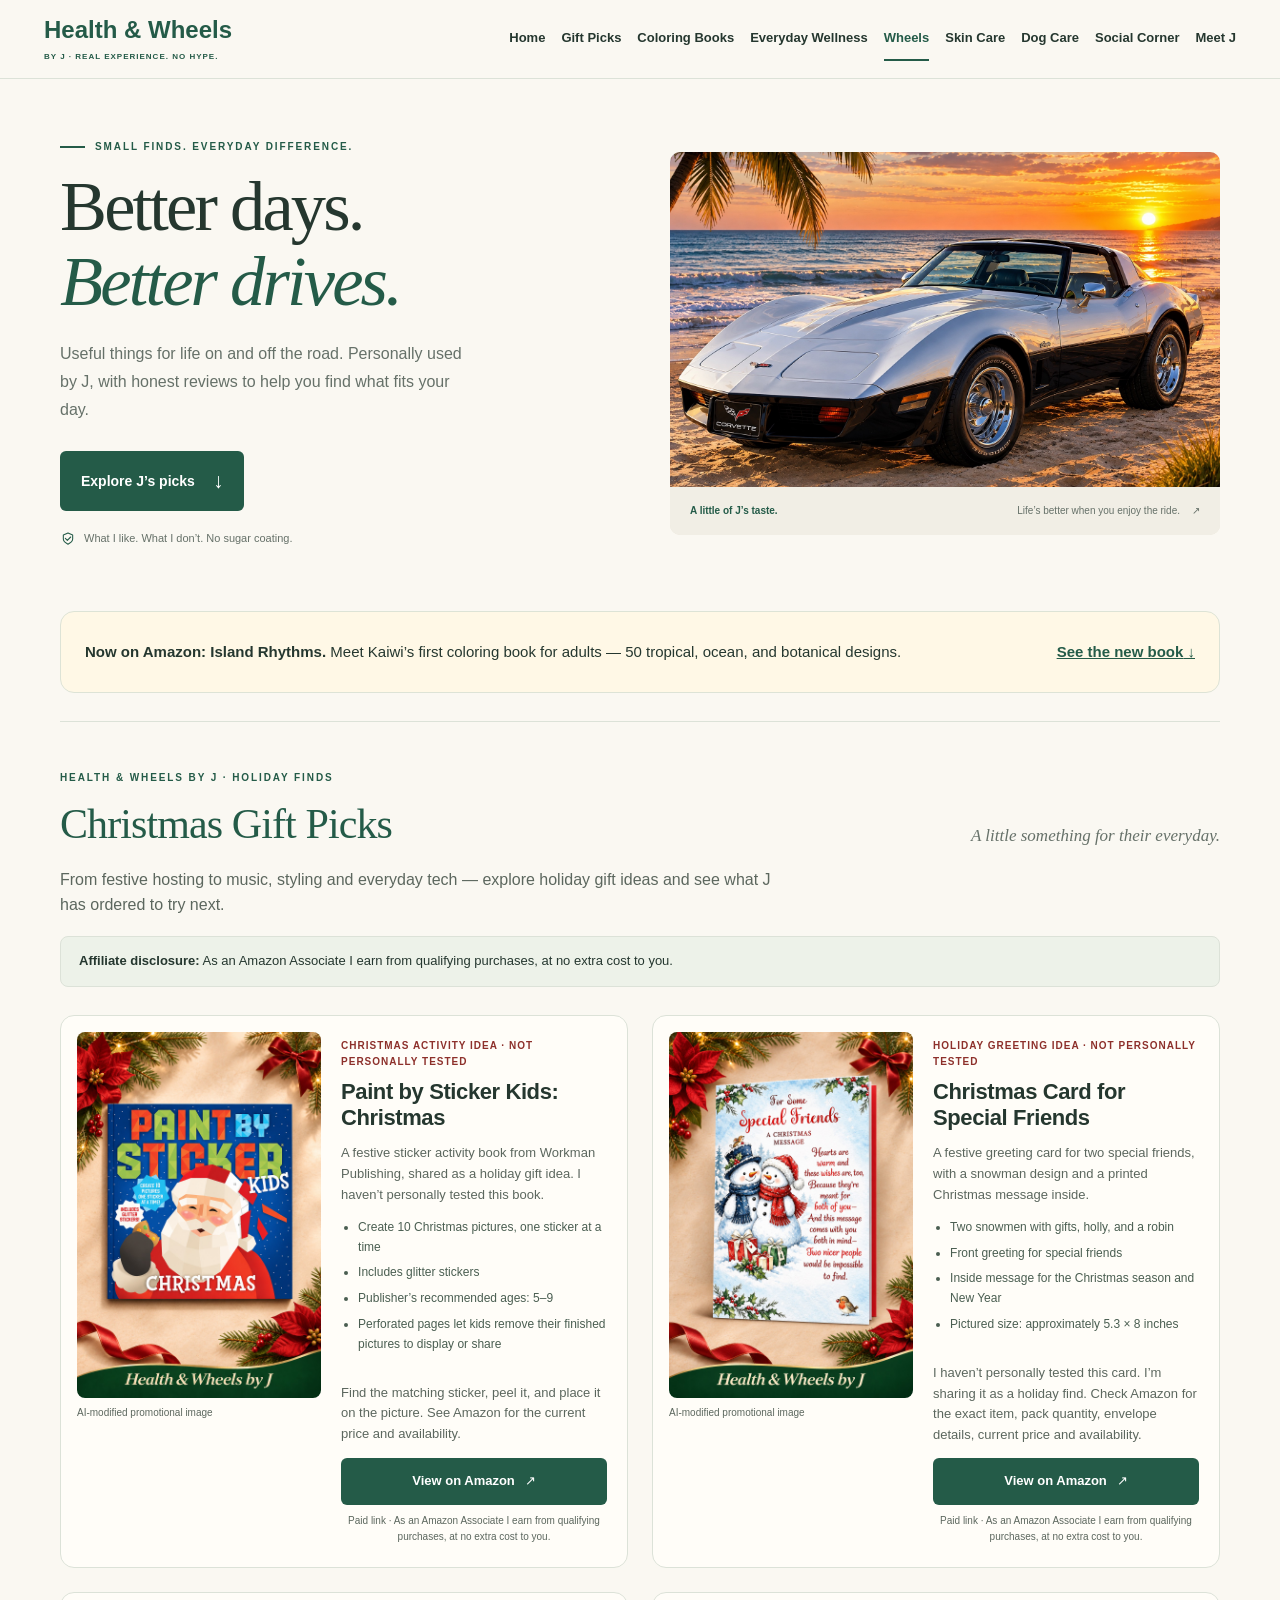
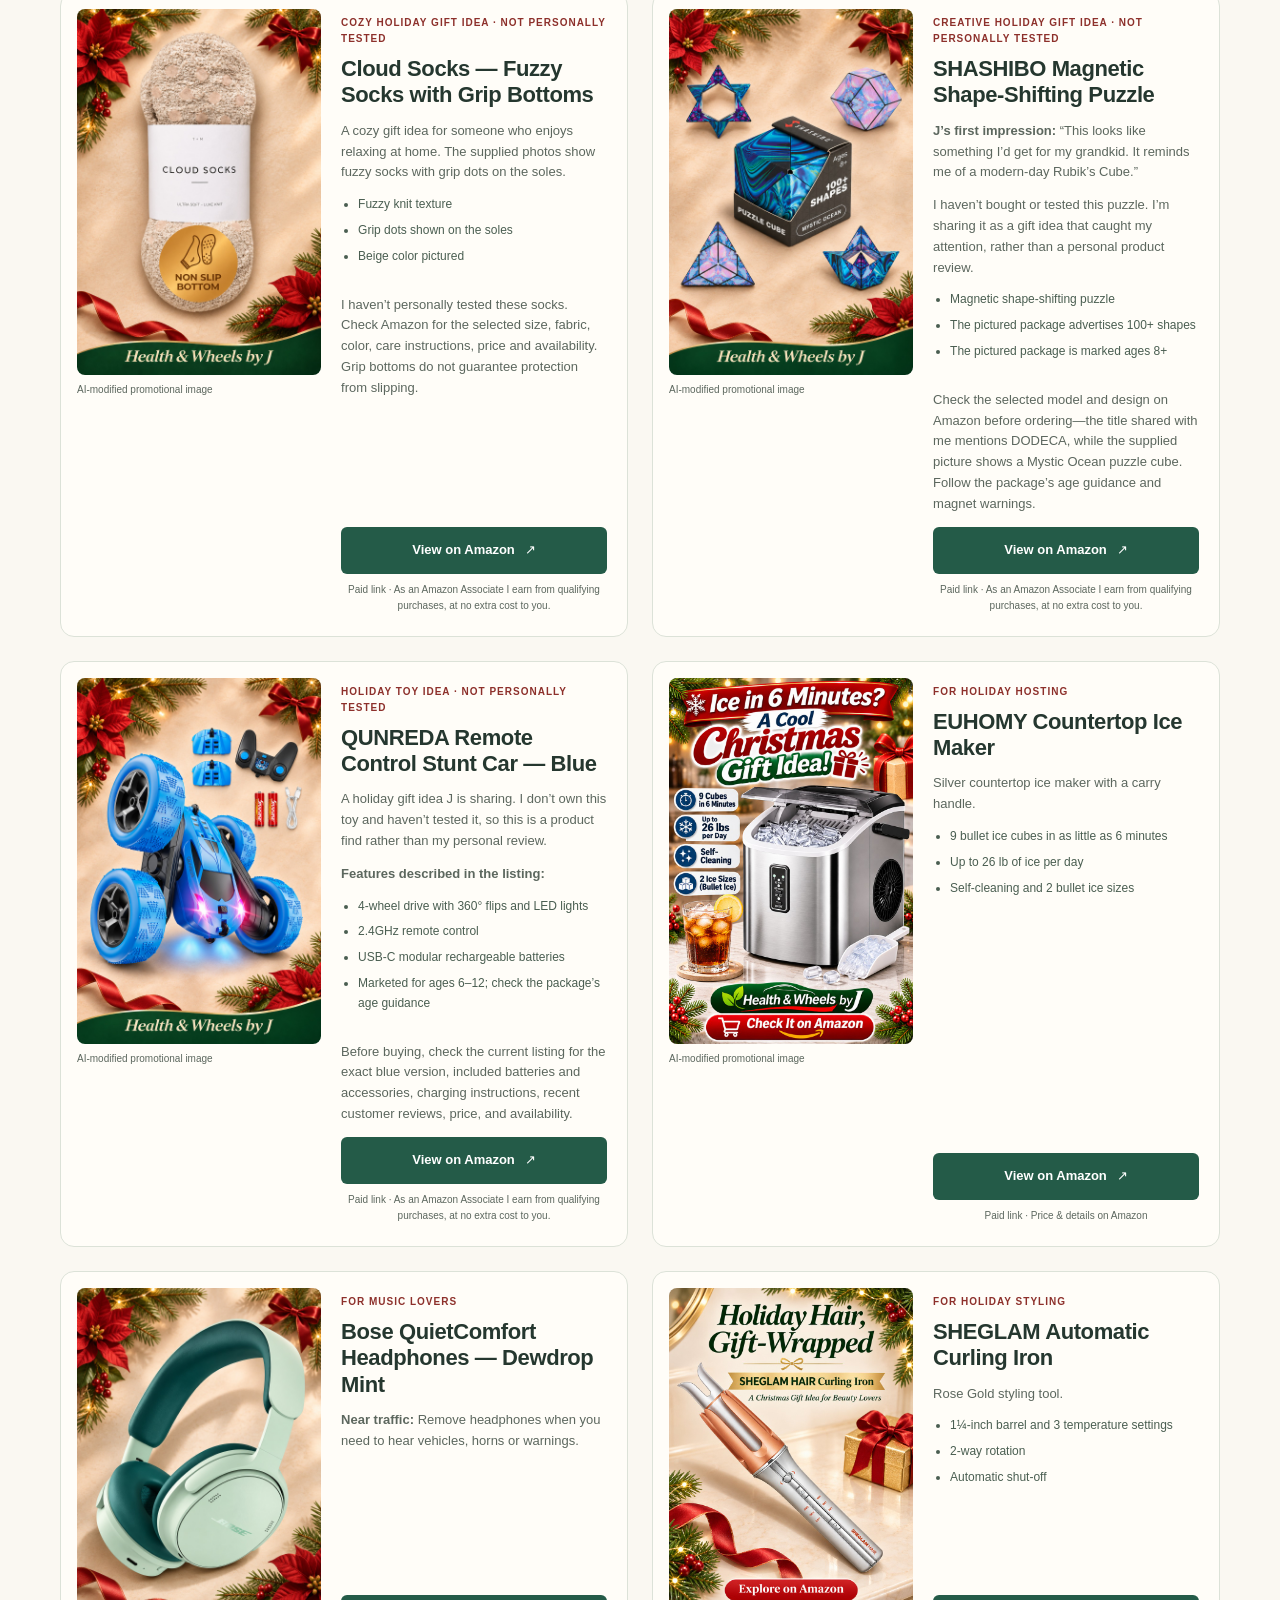
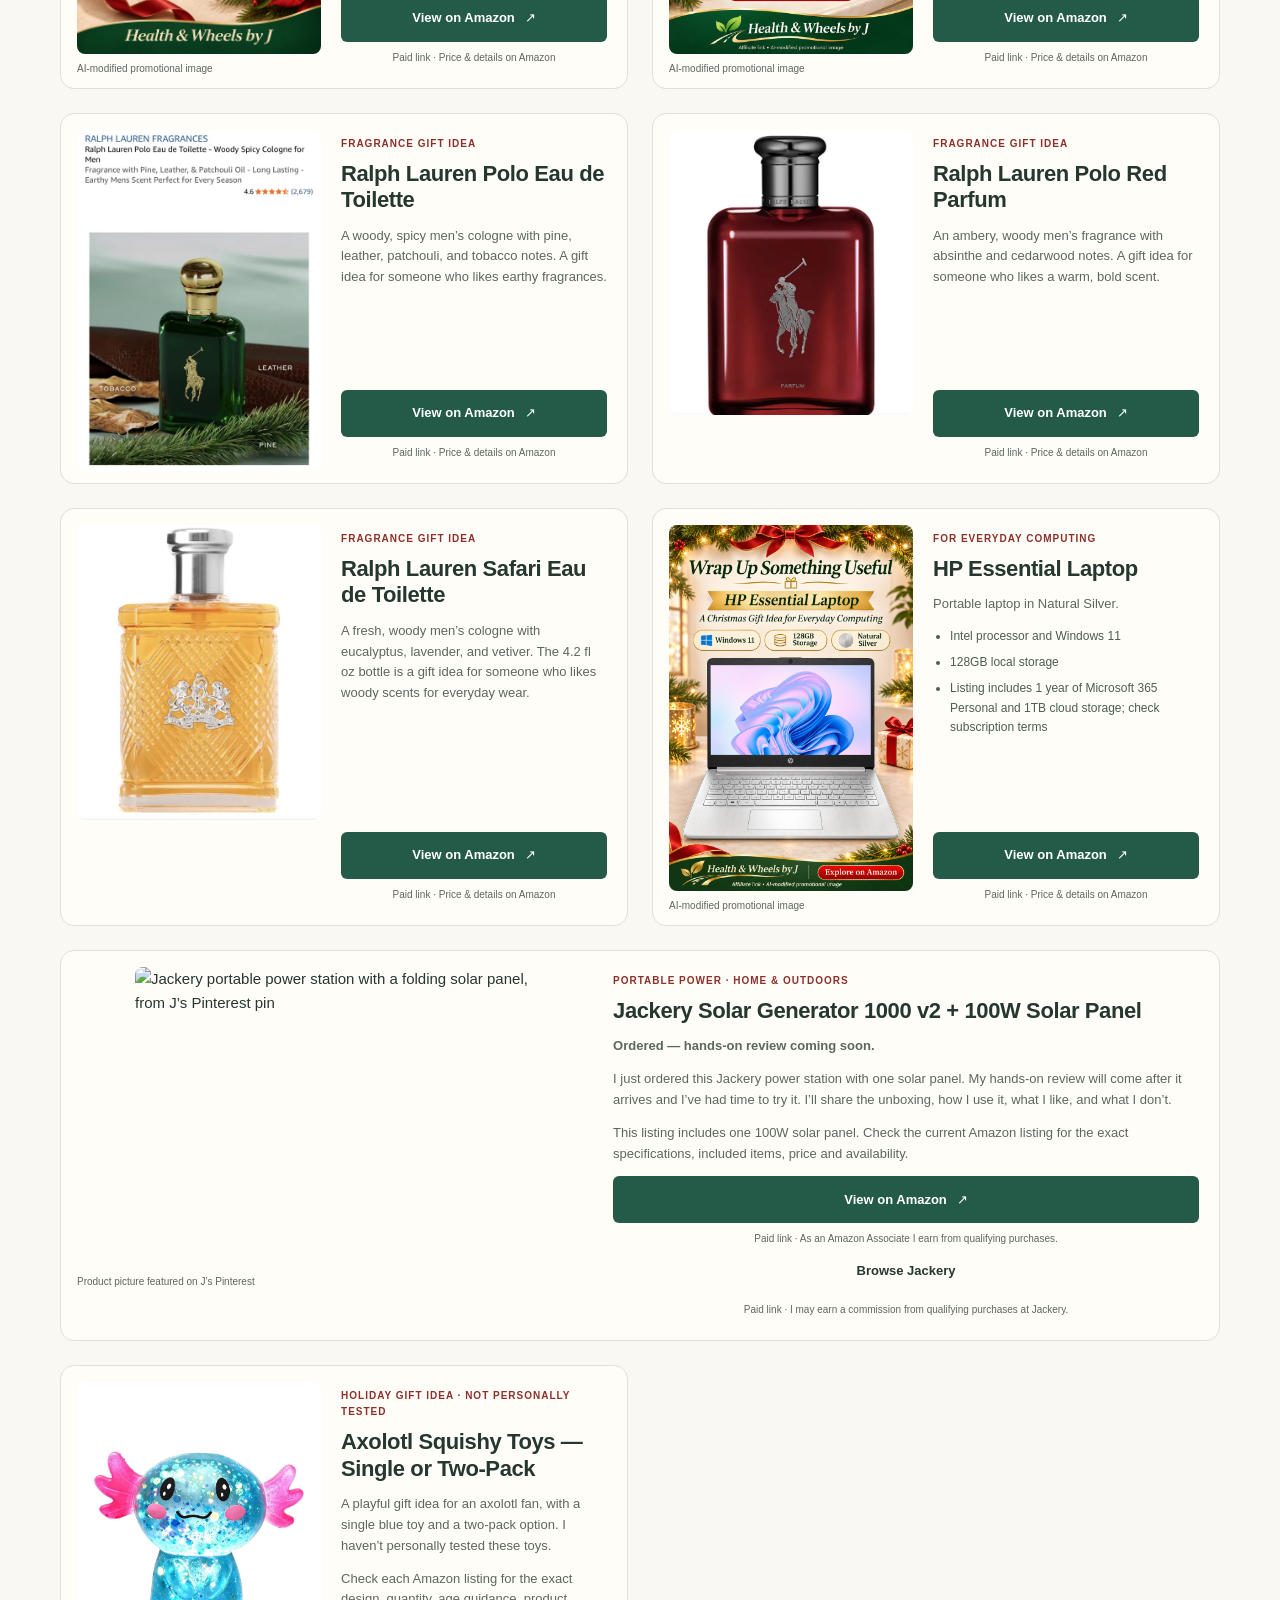
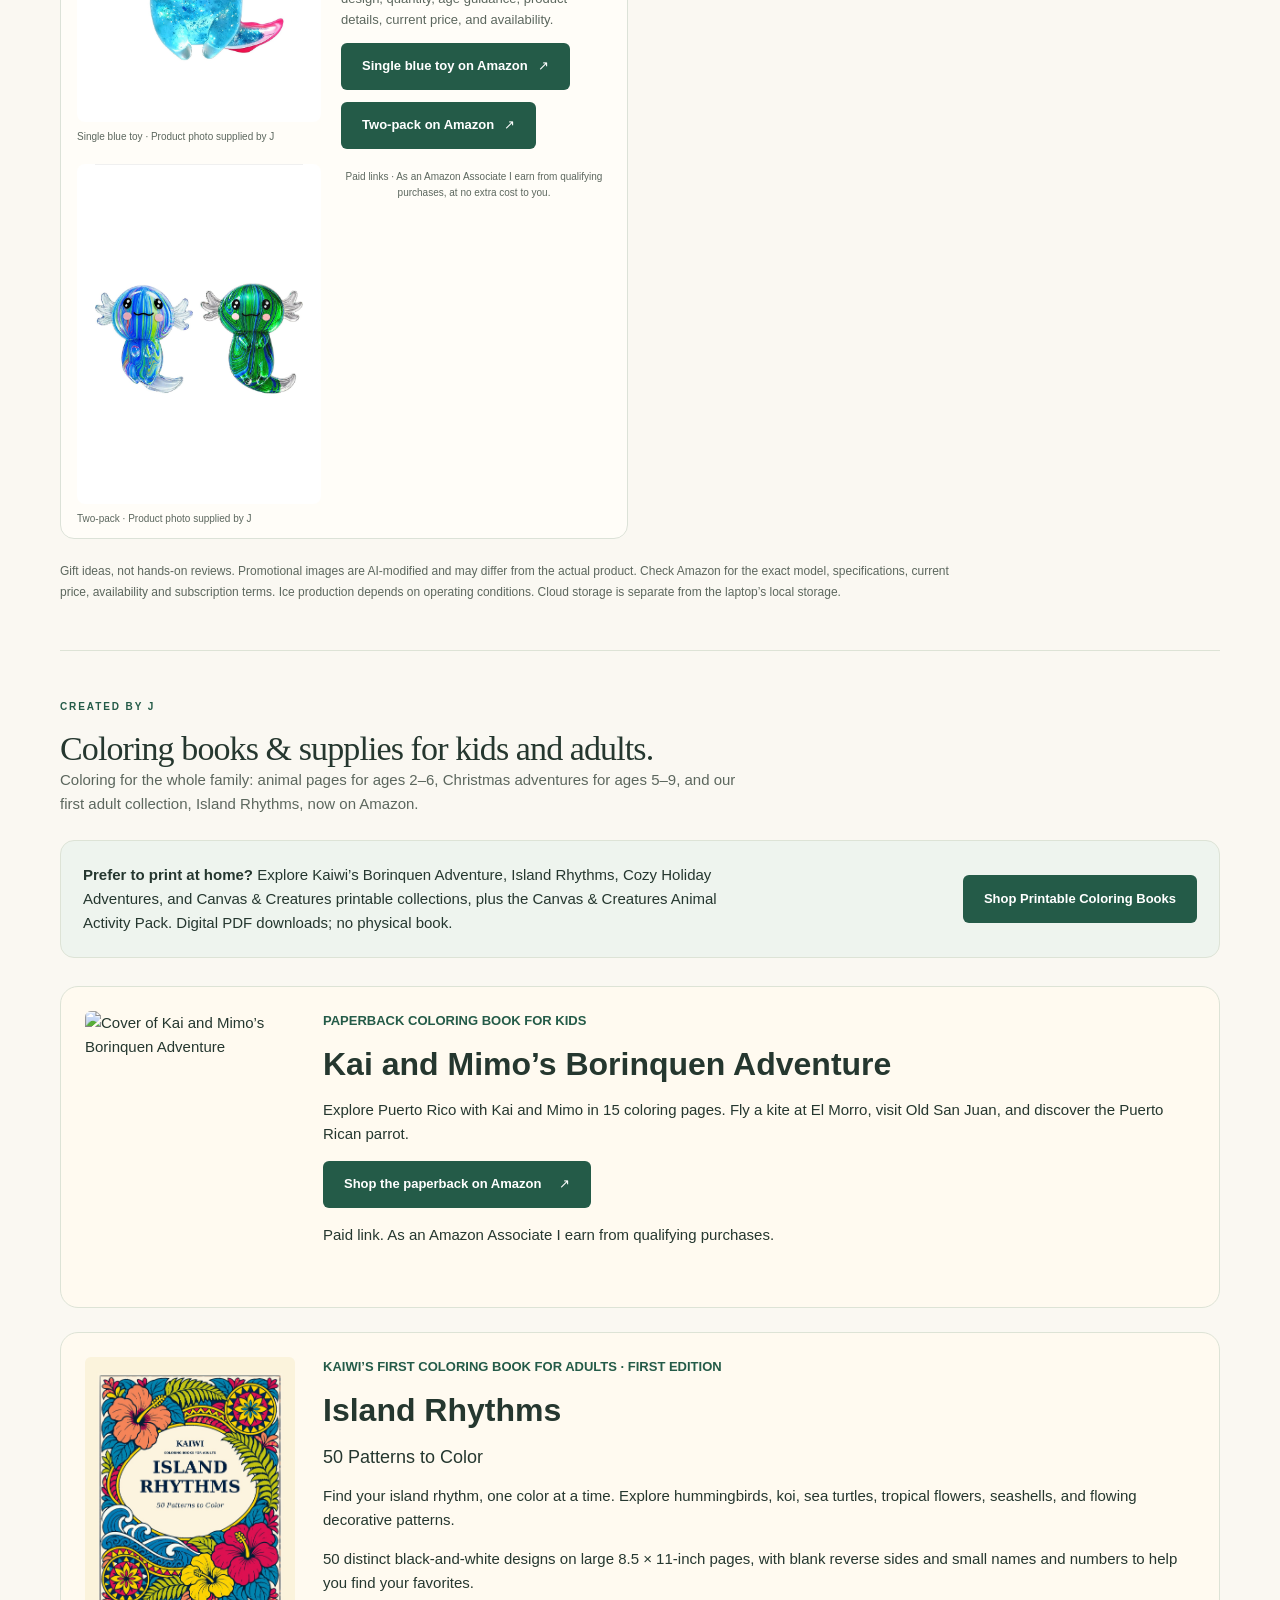
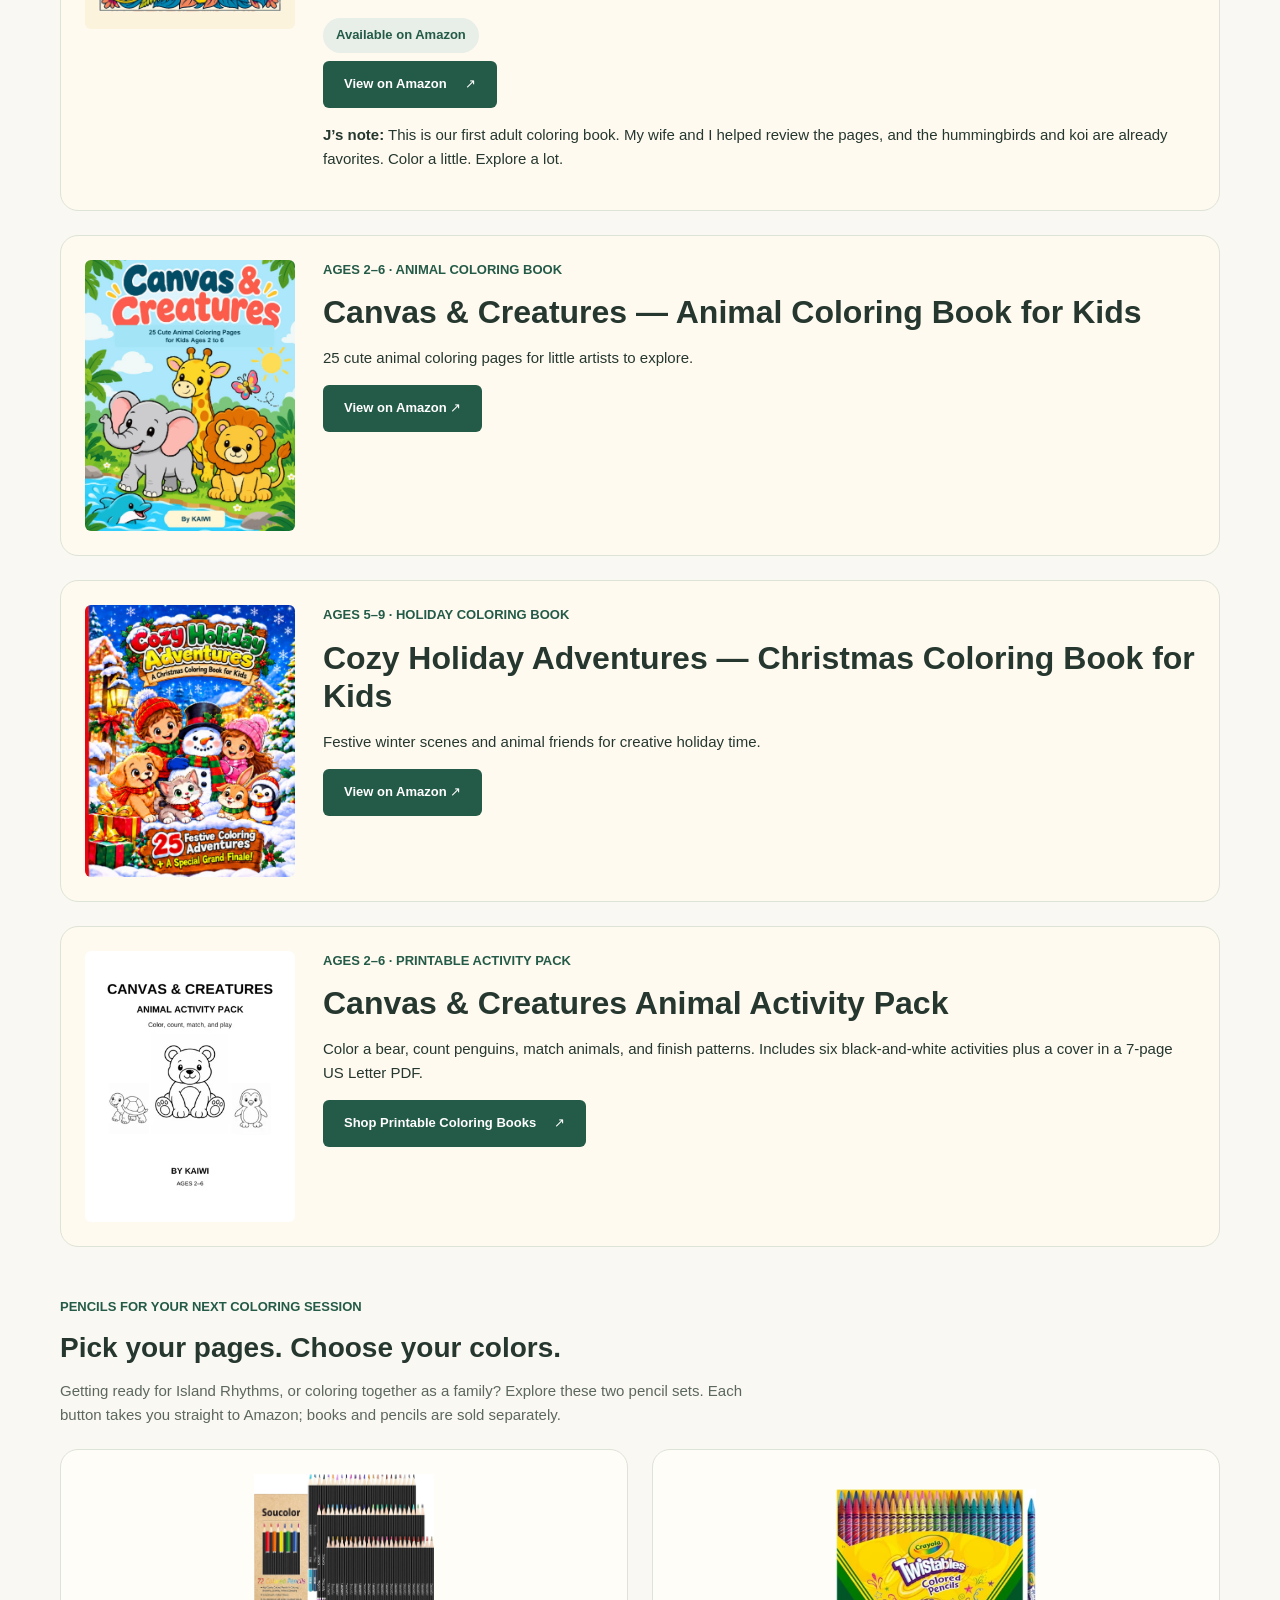
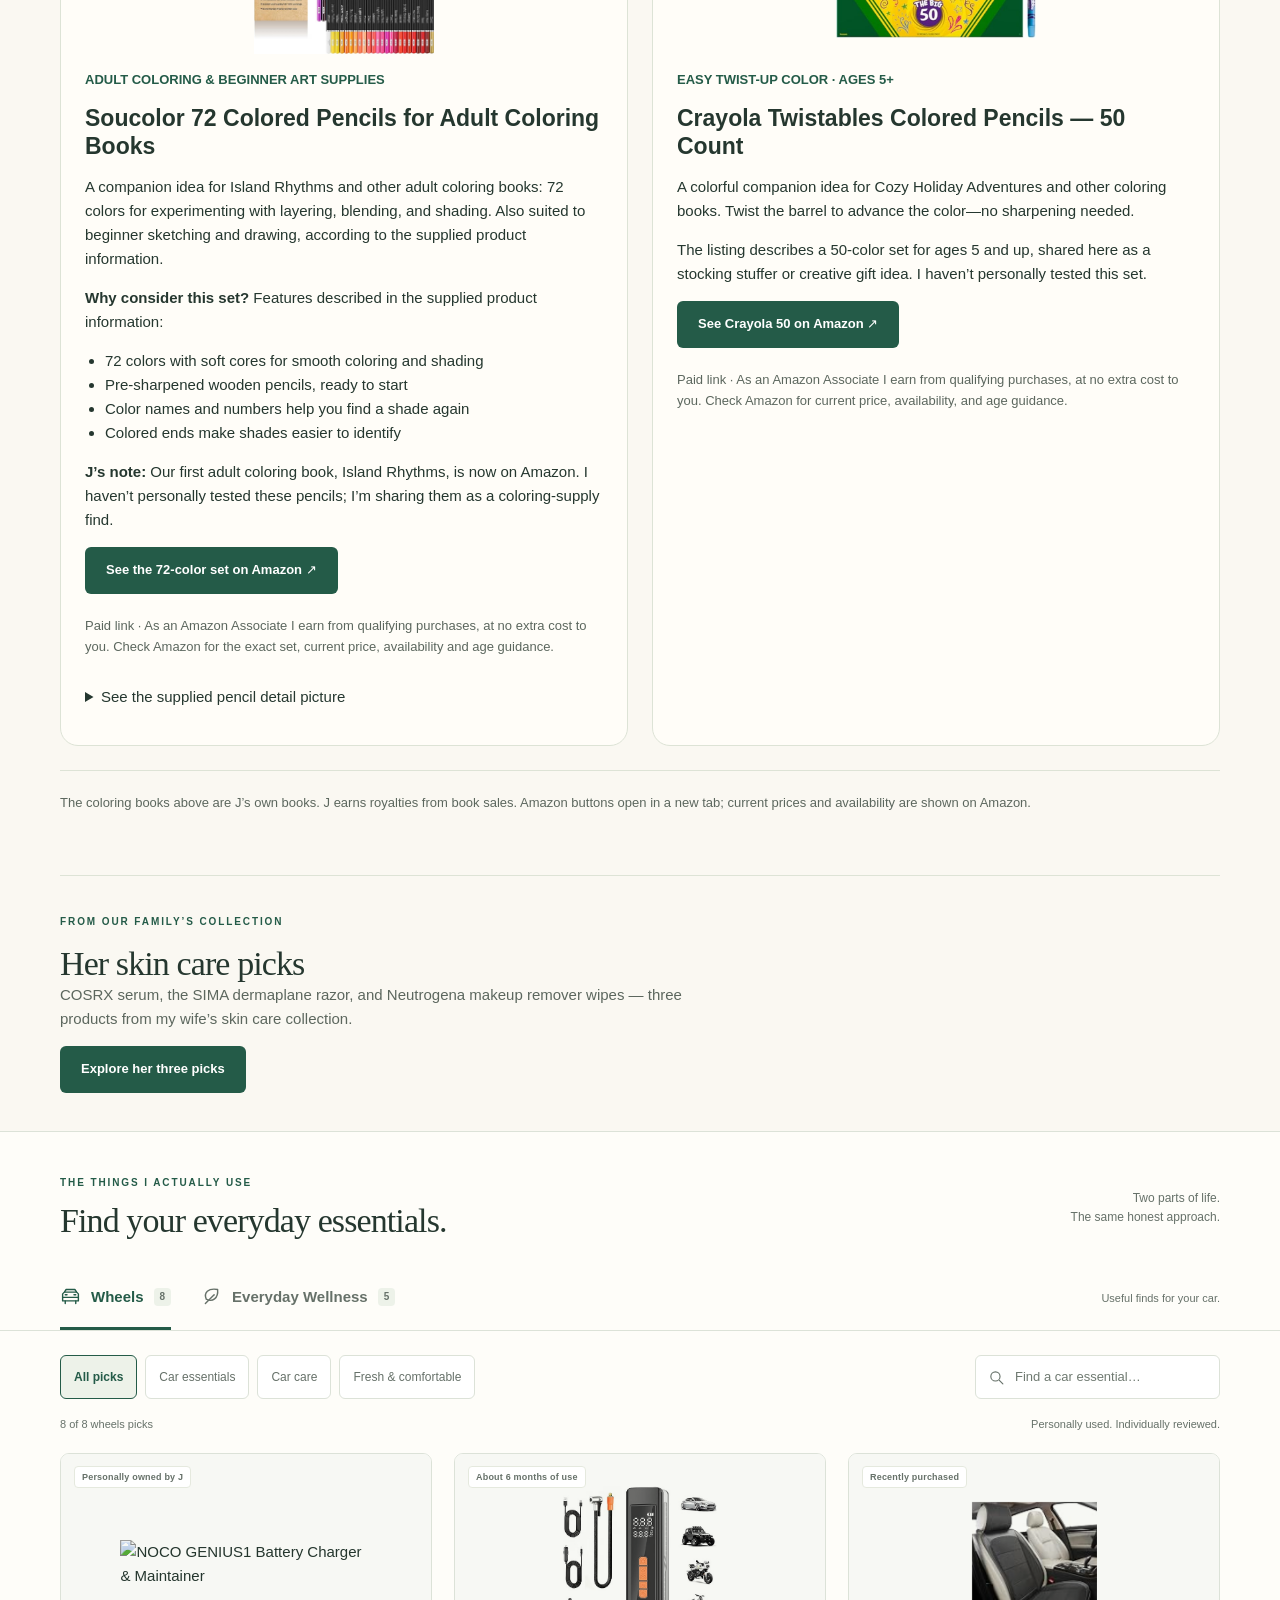
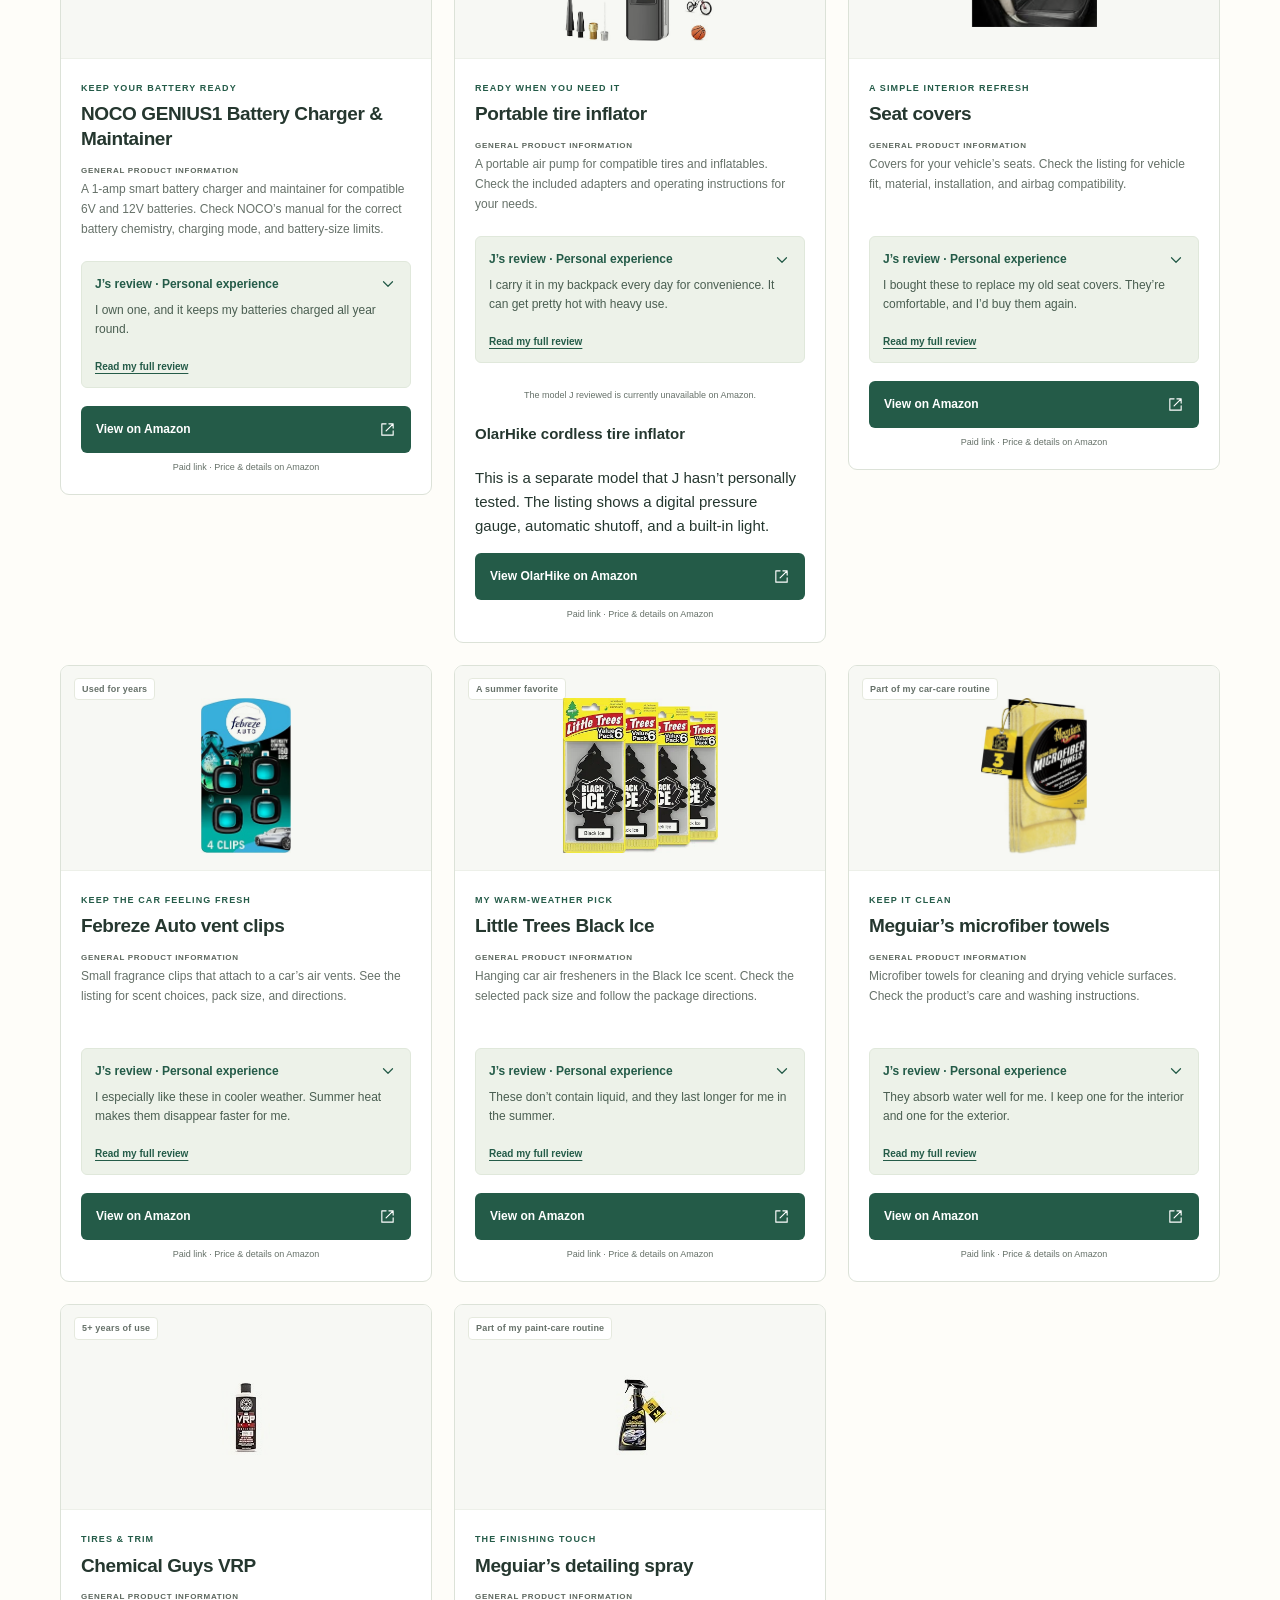
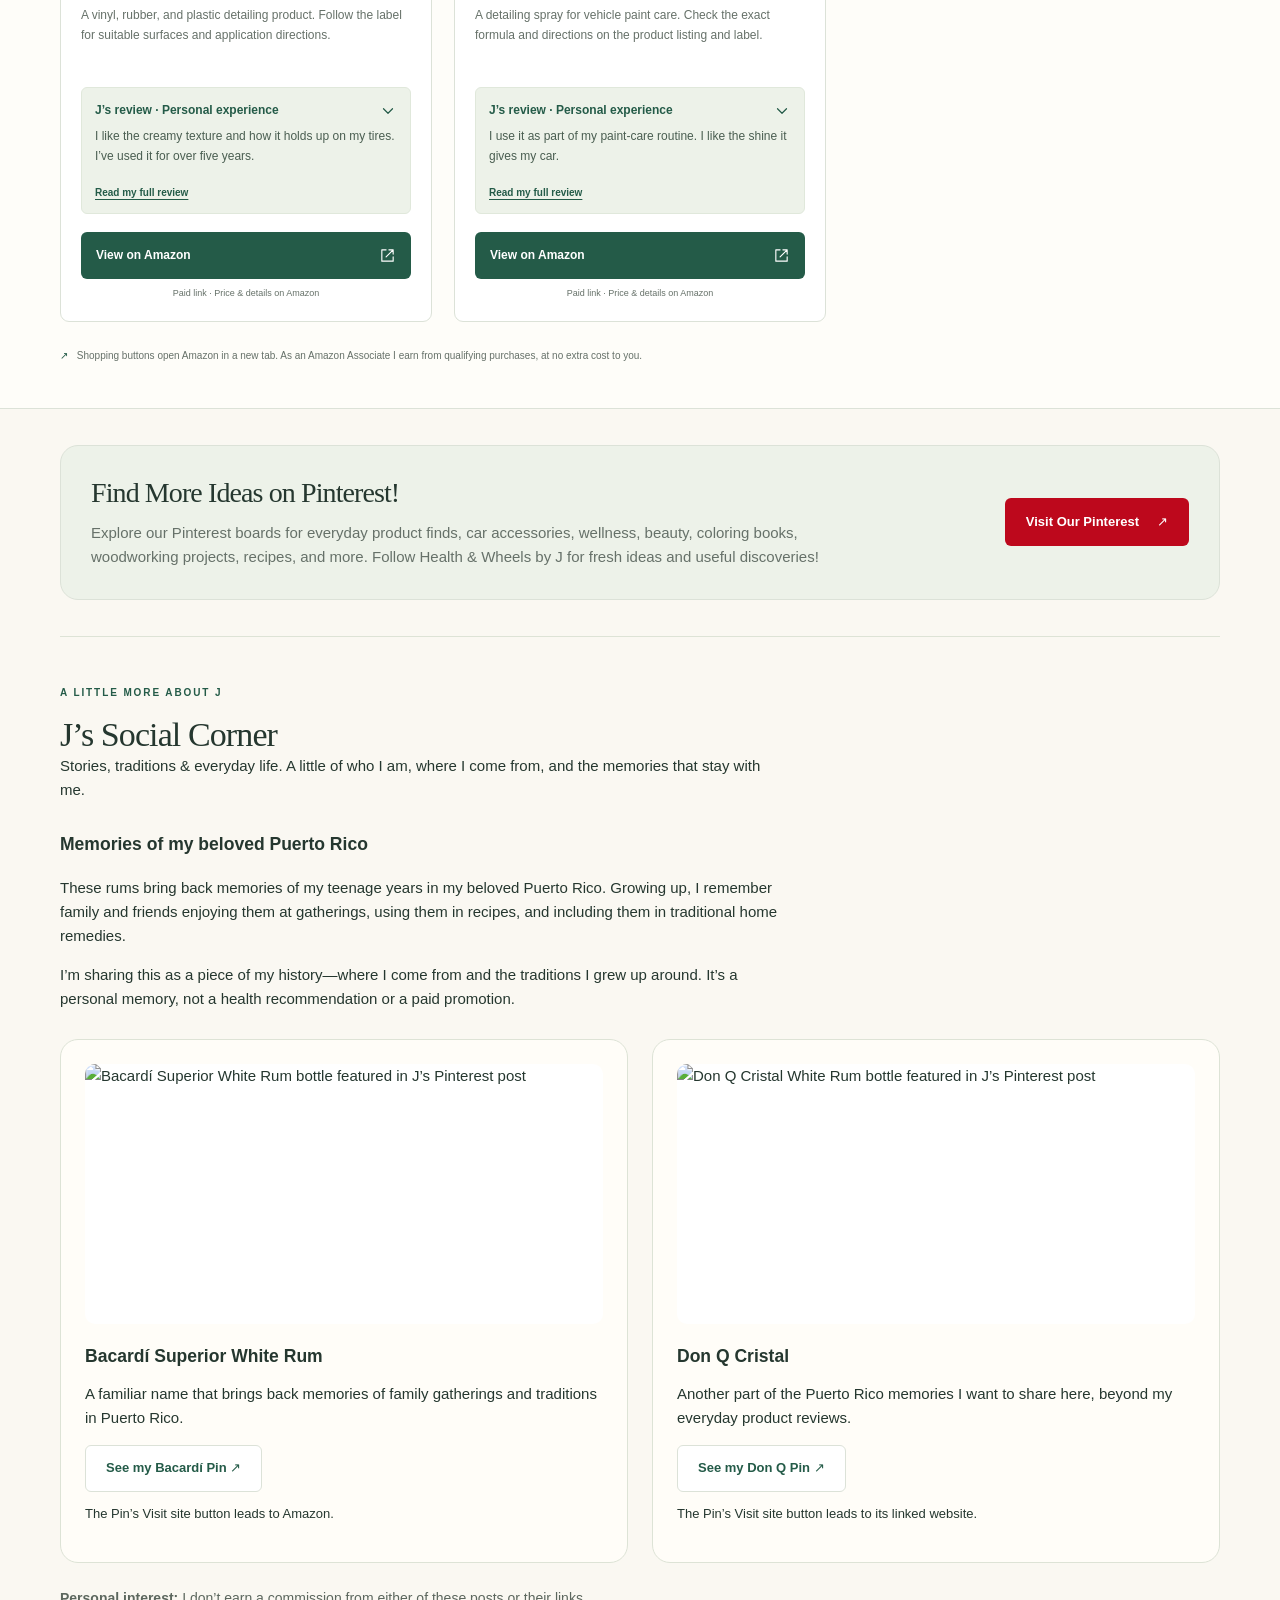
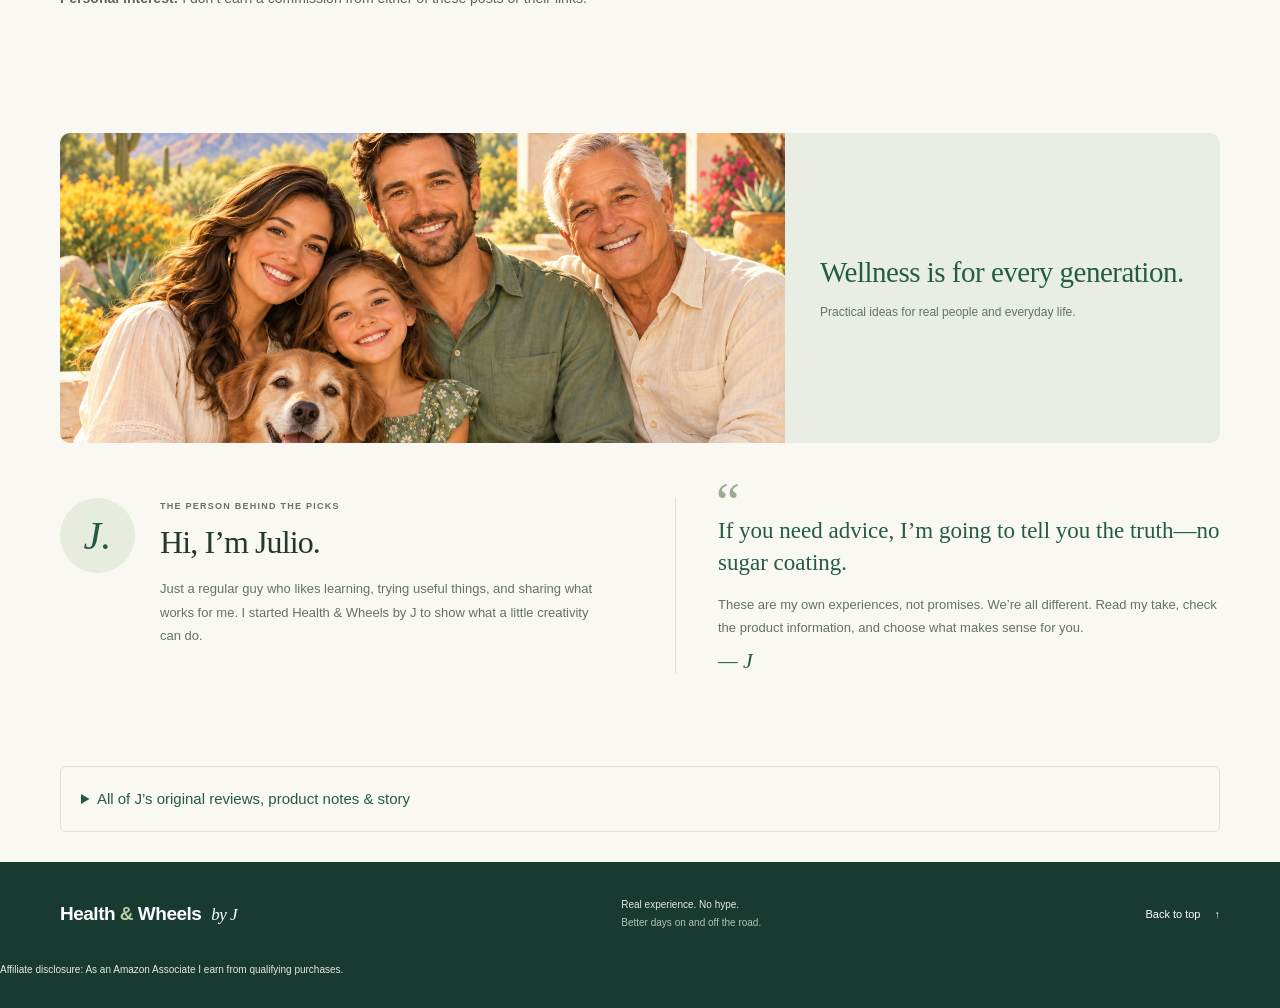
==== commit 56eff6be: "Add Jackery affiliate button to solar generator card" ====
--- a/index.html
+++ b/index.html
@@ -224,6 +224,8 @@
             <p>This listing includes one 100W solar panel. Check the current Amazon listing for the exact specifications, included items, price and availability.</p>
             <a class="button primary" href="https://www.amazon.com/dp/B0F6YN3XJ4/ref=cm_sw_r_as_gl_api_gl_i_3F21M2MVK3ZD45ZMRYH2?linkCode=ml1&amp;tag=602399a05-20&amp;linkId=0043c63c90a60a04255d62fcc4dd5f6a&amp;gaOptInStatus=true" target="_blank" rel="sponsored noopener noreferrer" aria-label="View Jackery Solar Generator 1000 v2 with 100W Solar Panel on Amazon, opens in a new tab">View on Amazon <span aria-hidden="true">↗</span></a>
             <p class="gift-paid">Paid link · As an Amazon Associate I earn from qualifying purchases.</p>
+            <a class="button" href="https://www.jackery.com?utm_source=affiliatly&amp;utm_medium=affiliate&amp;utm_campaign=affiliatelyus&amp;aff=3544" target="_blank" rel="sponsored noopener noreferrer">Browse Jackery</a>
+            <p class="gift-paid">Paid link · I may earn a commission from qualifying purchases at Jackery.</p>
           </div>
         </article>
         <article class="gift-card" id="gift-axolotl-squishy-toys">
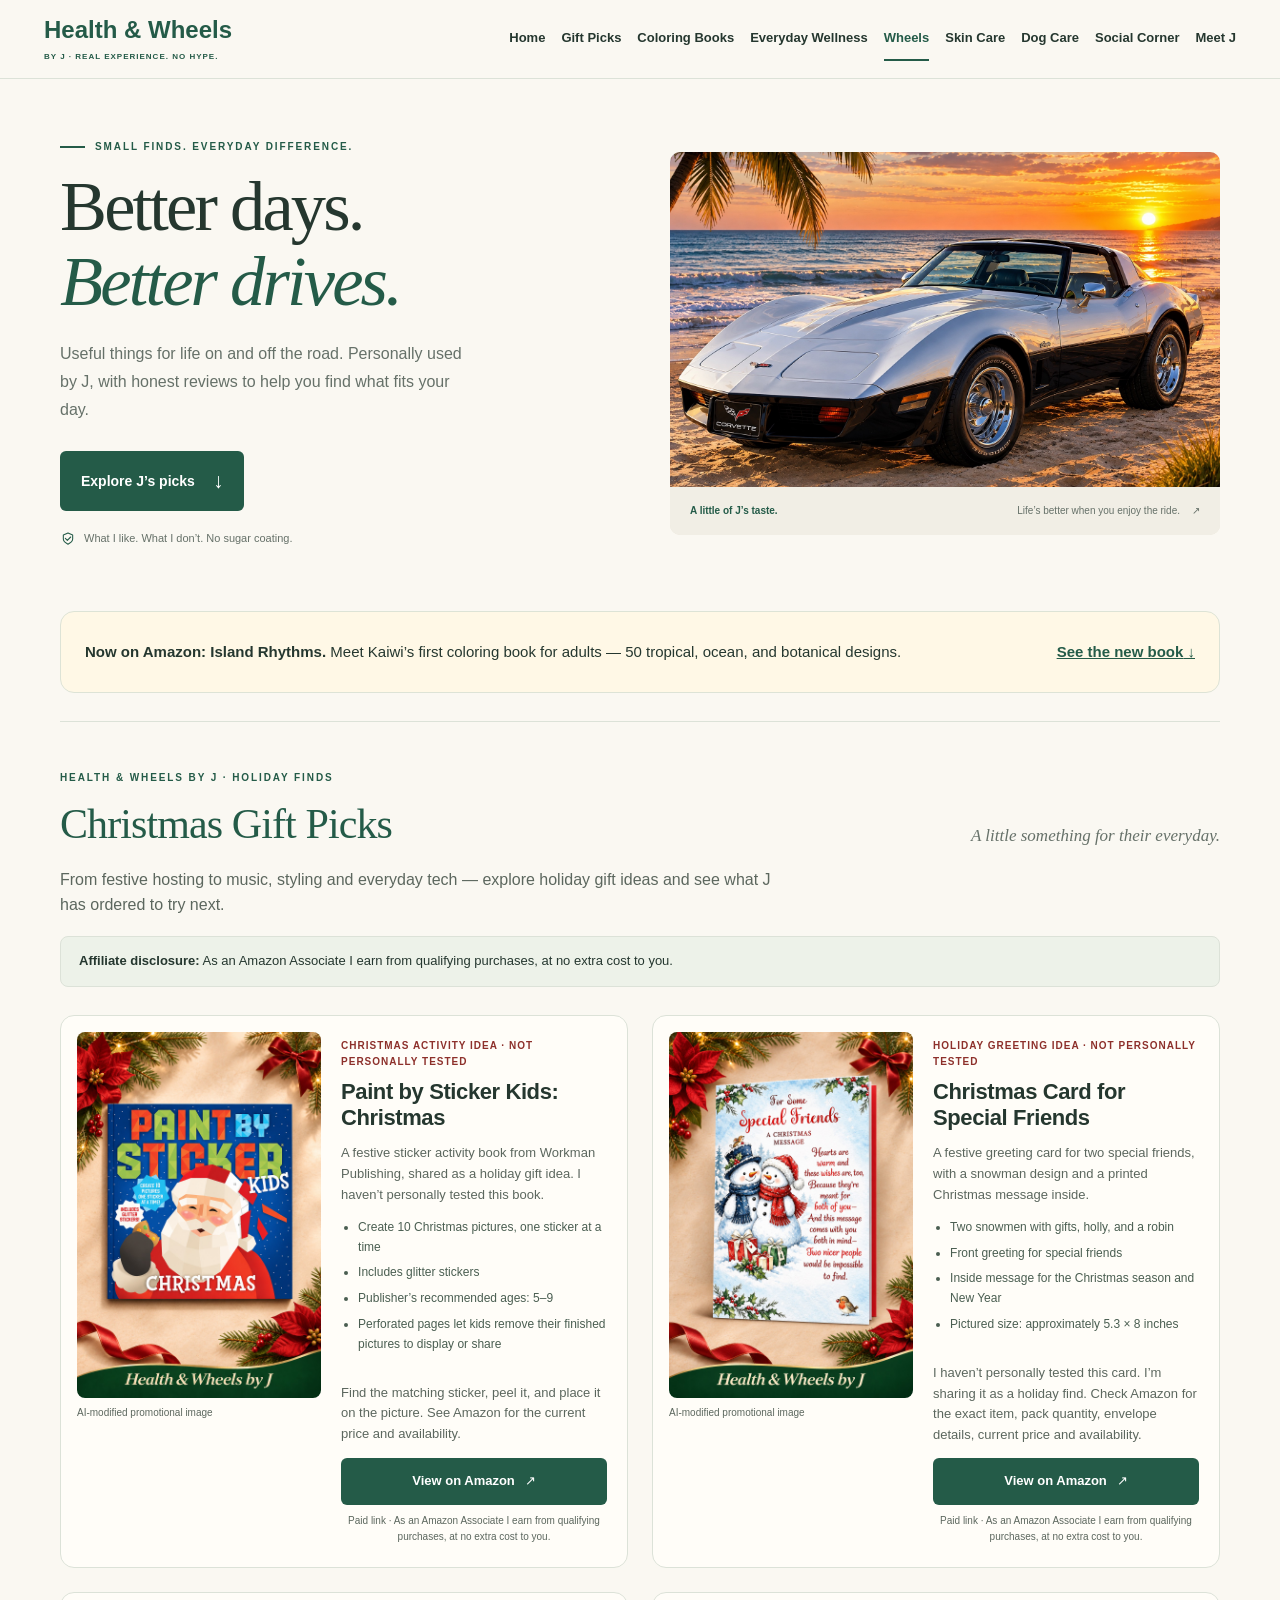
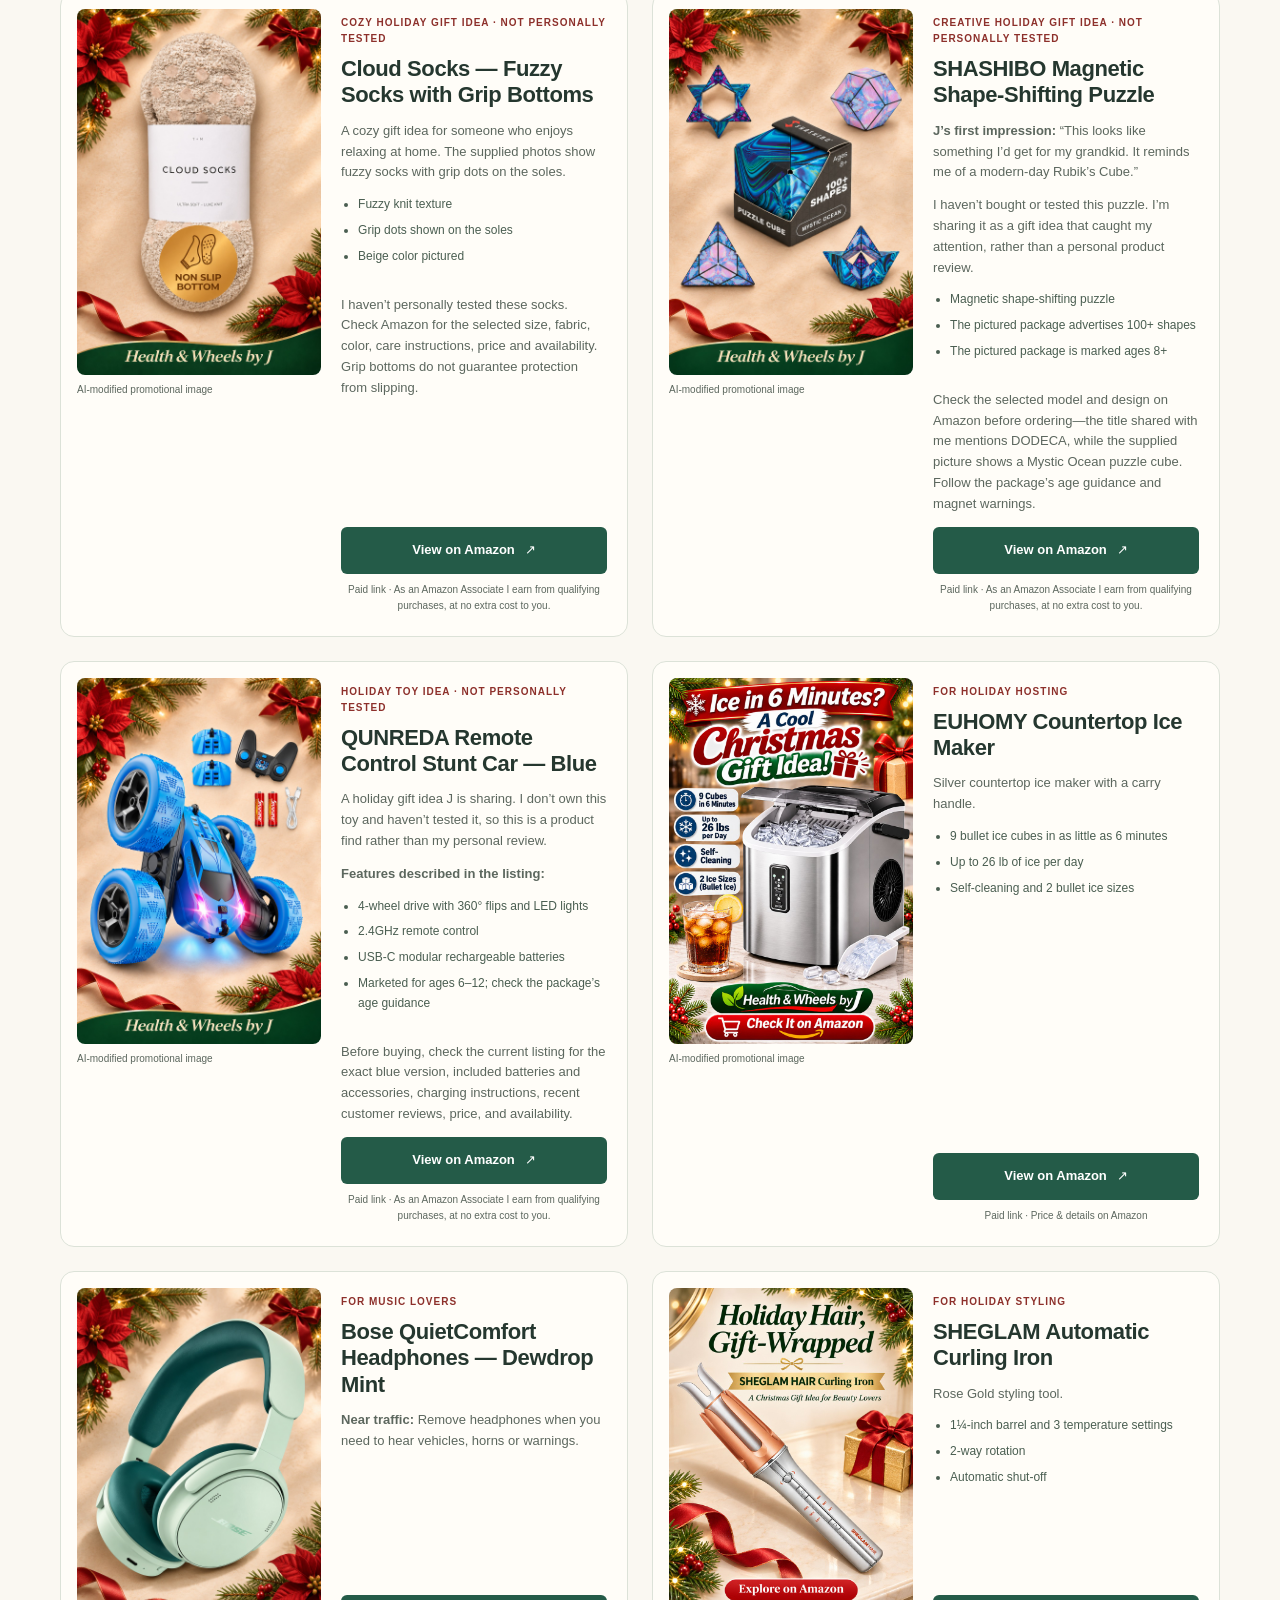
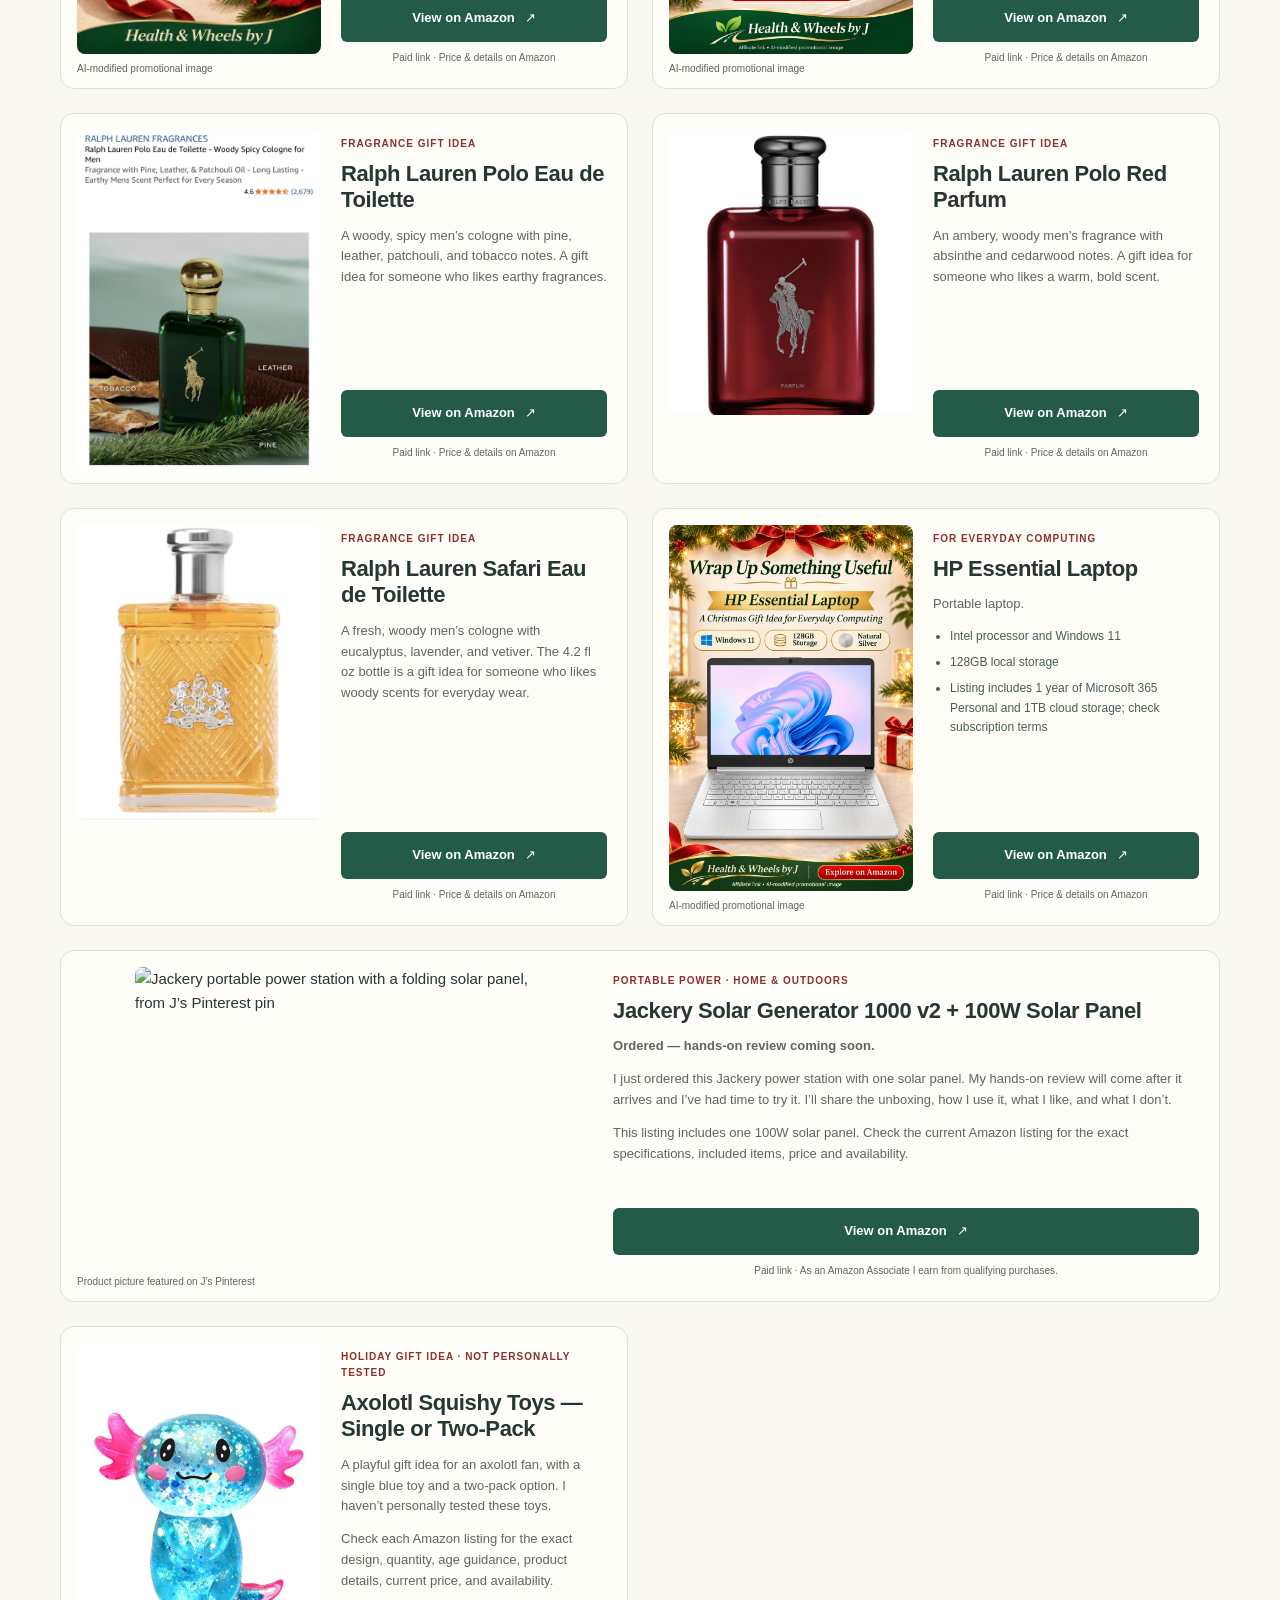
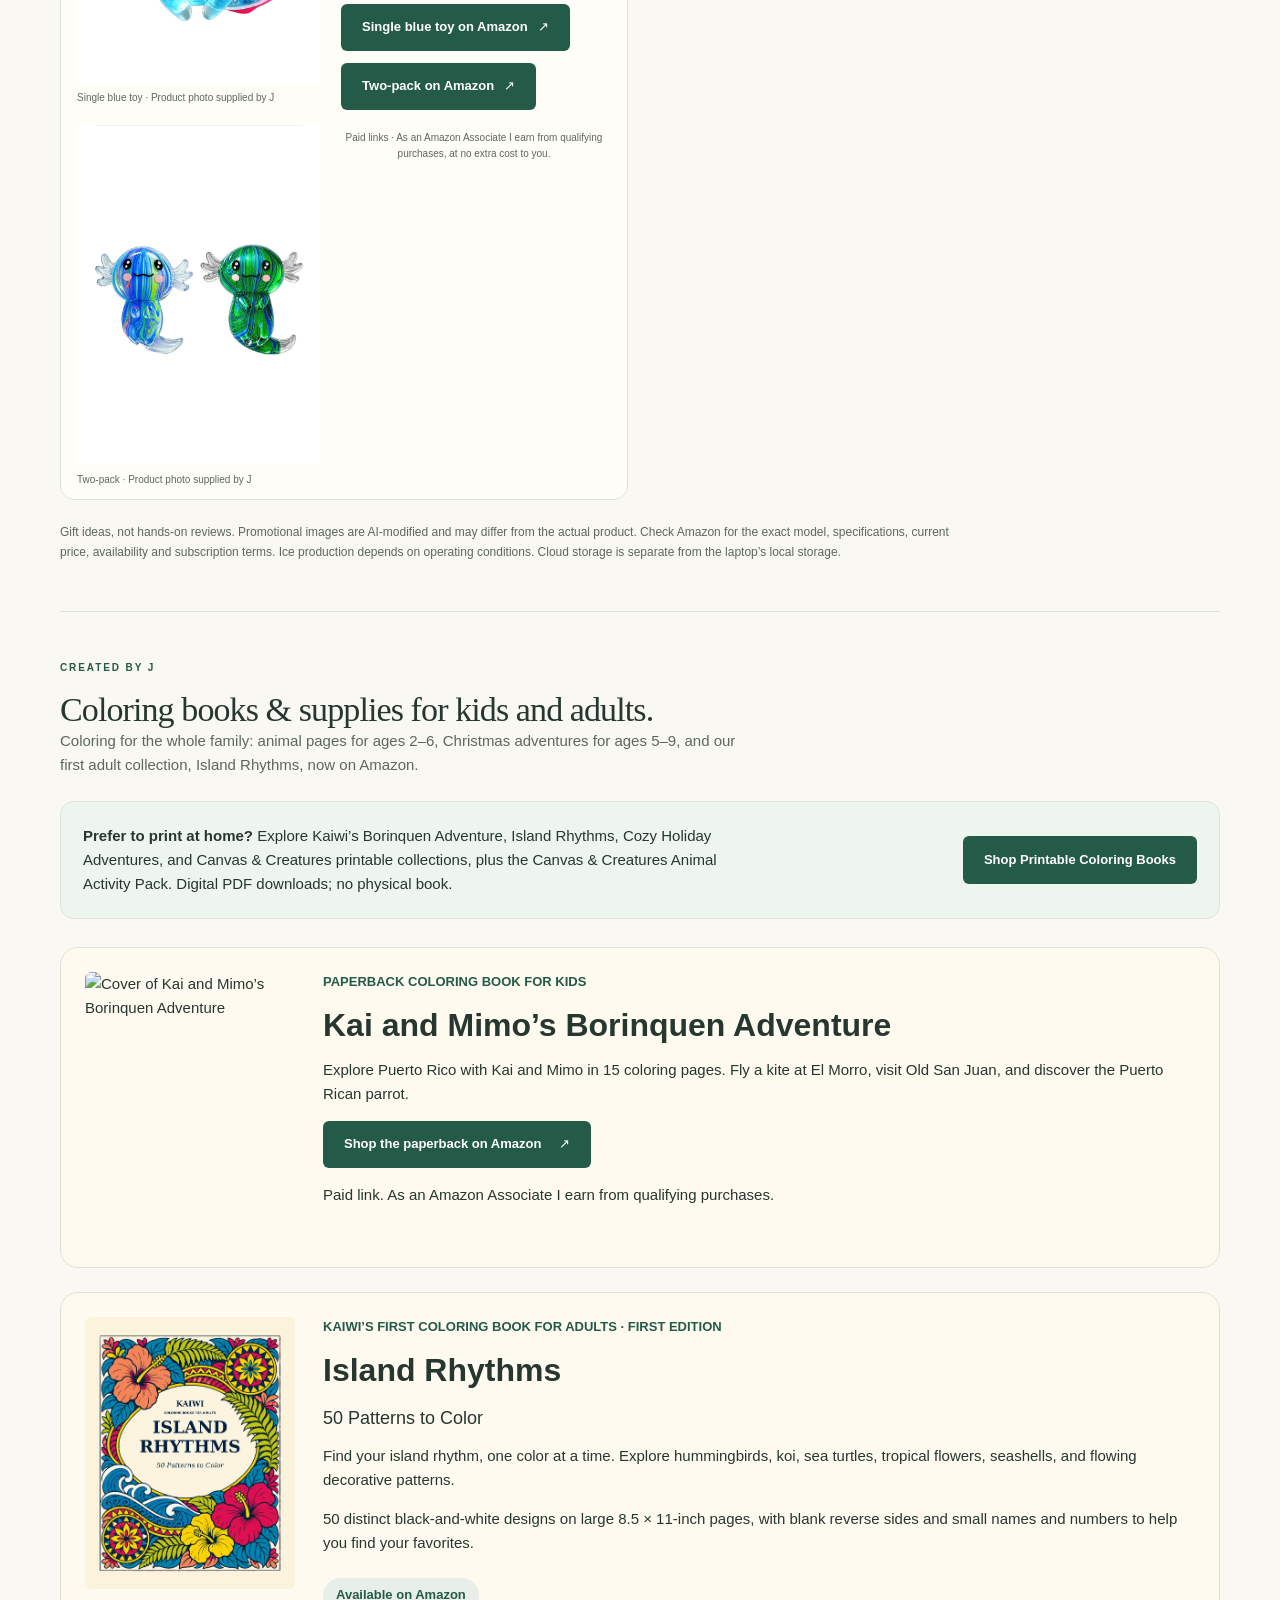
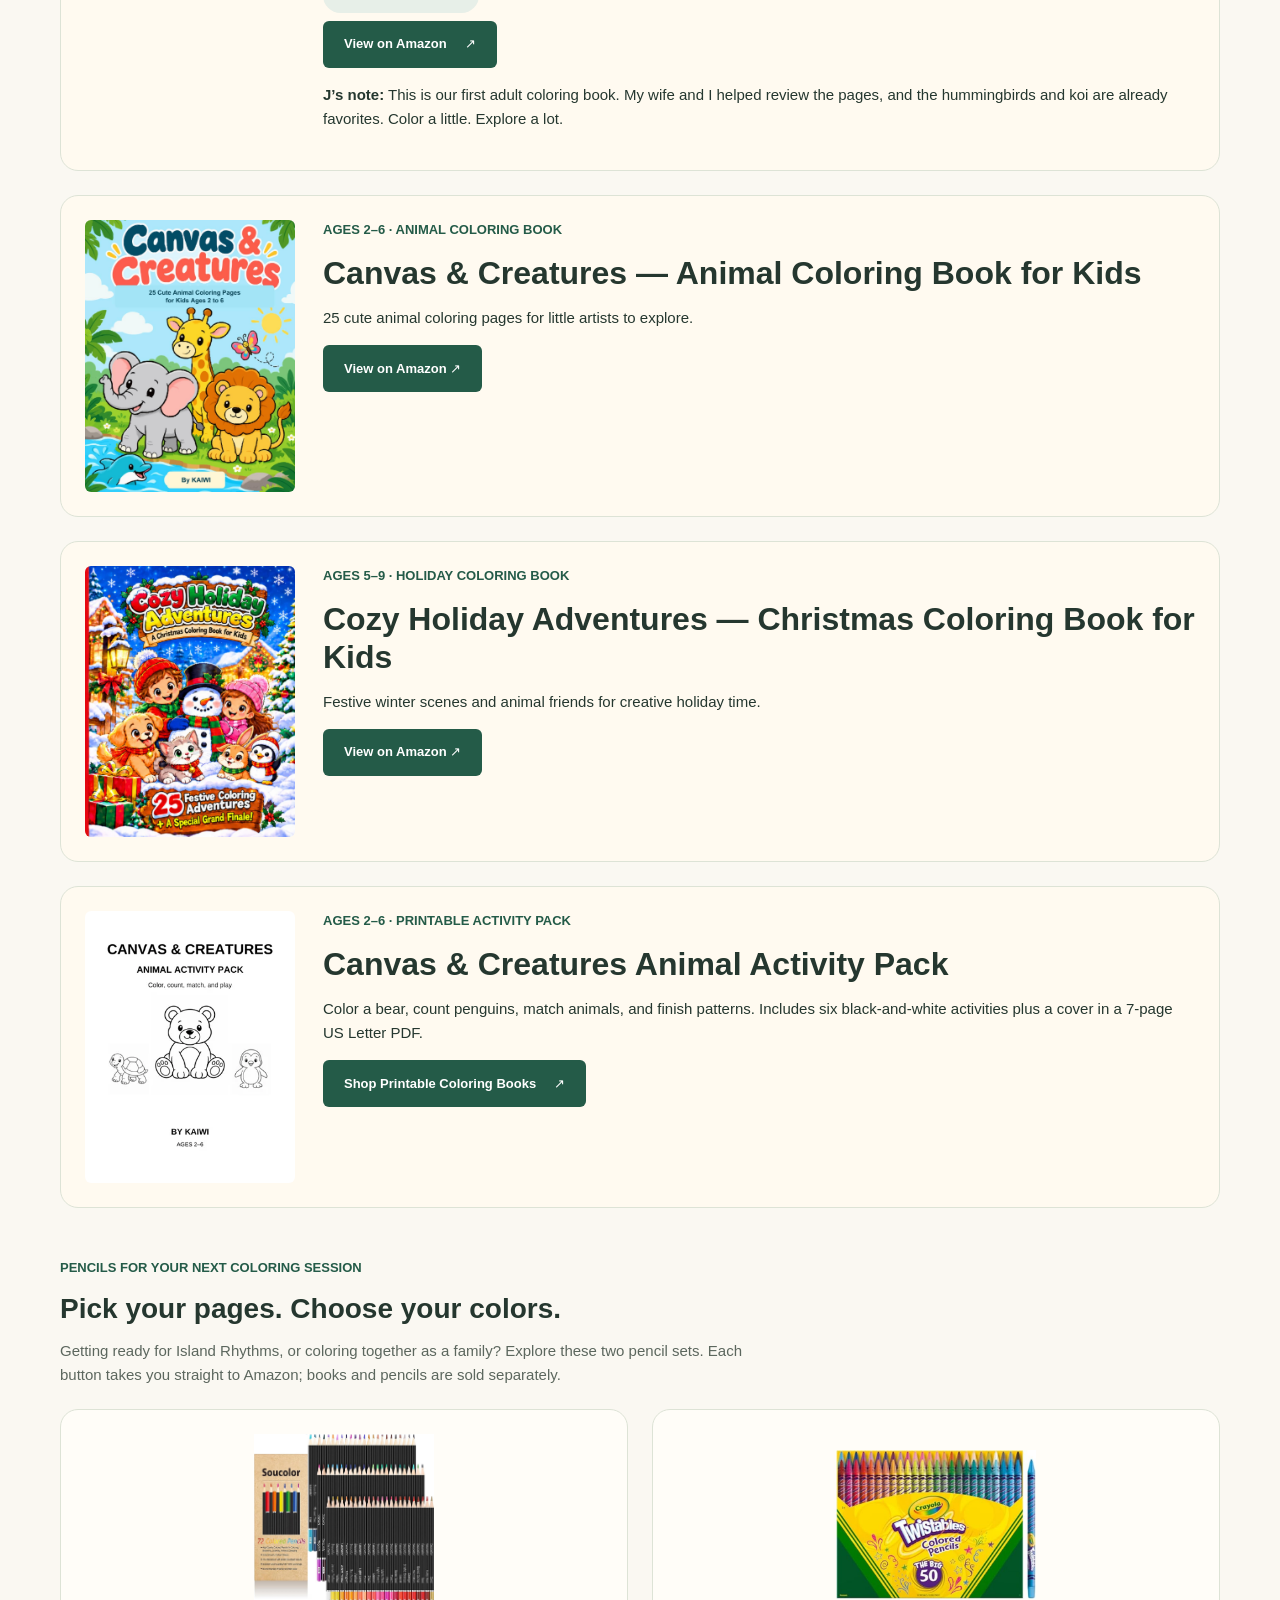
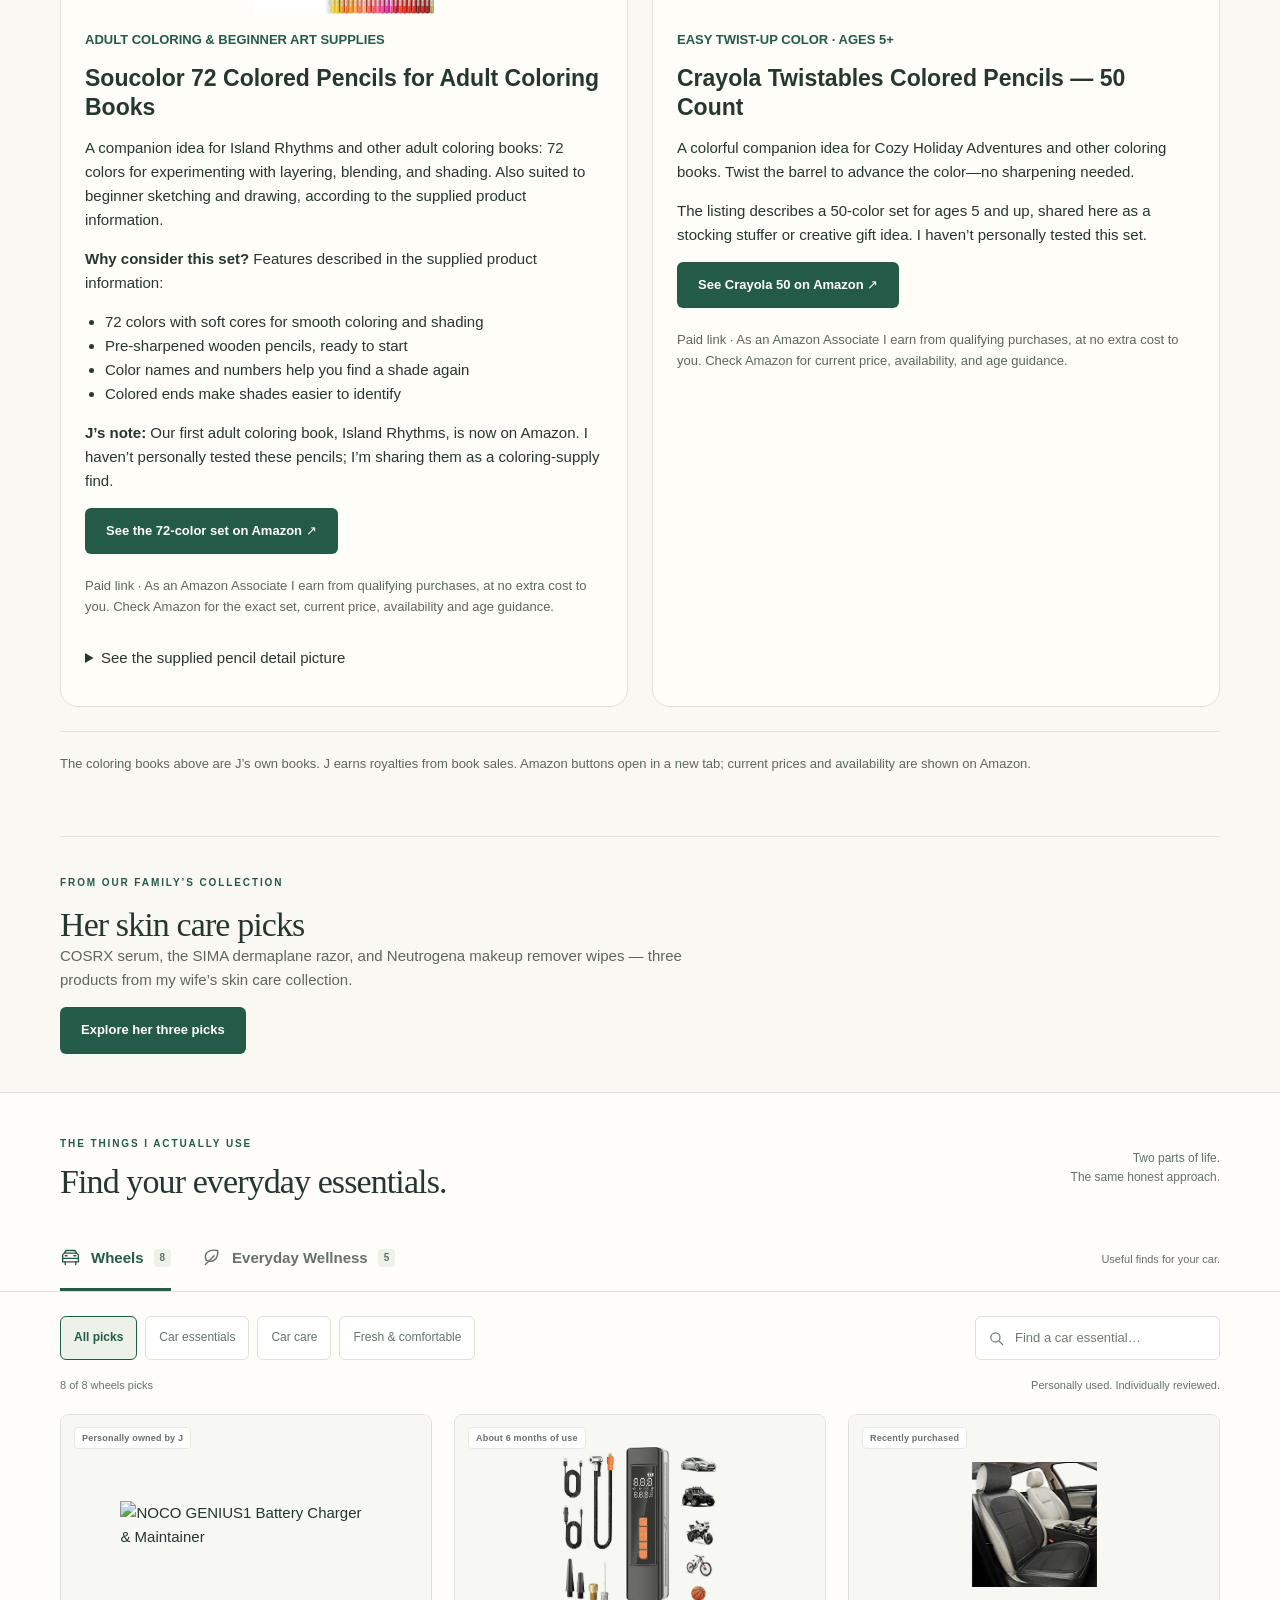
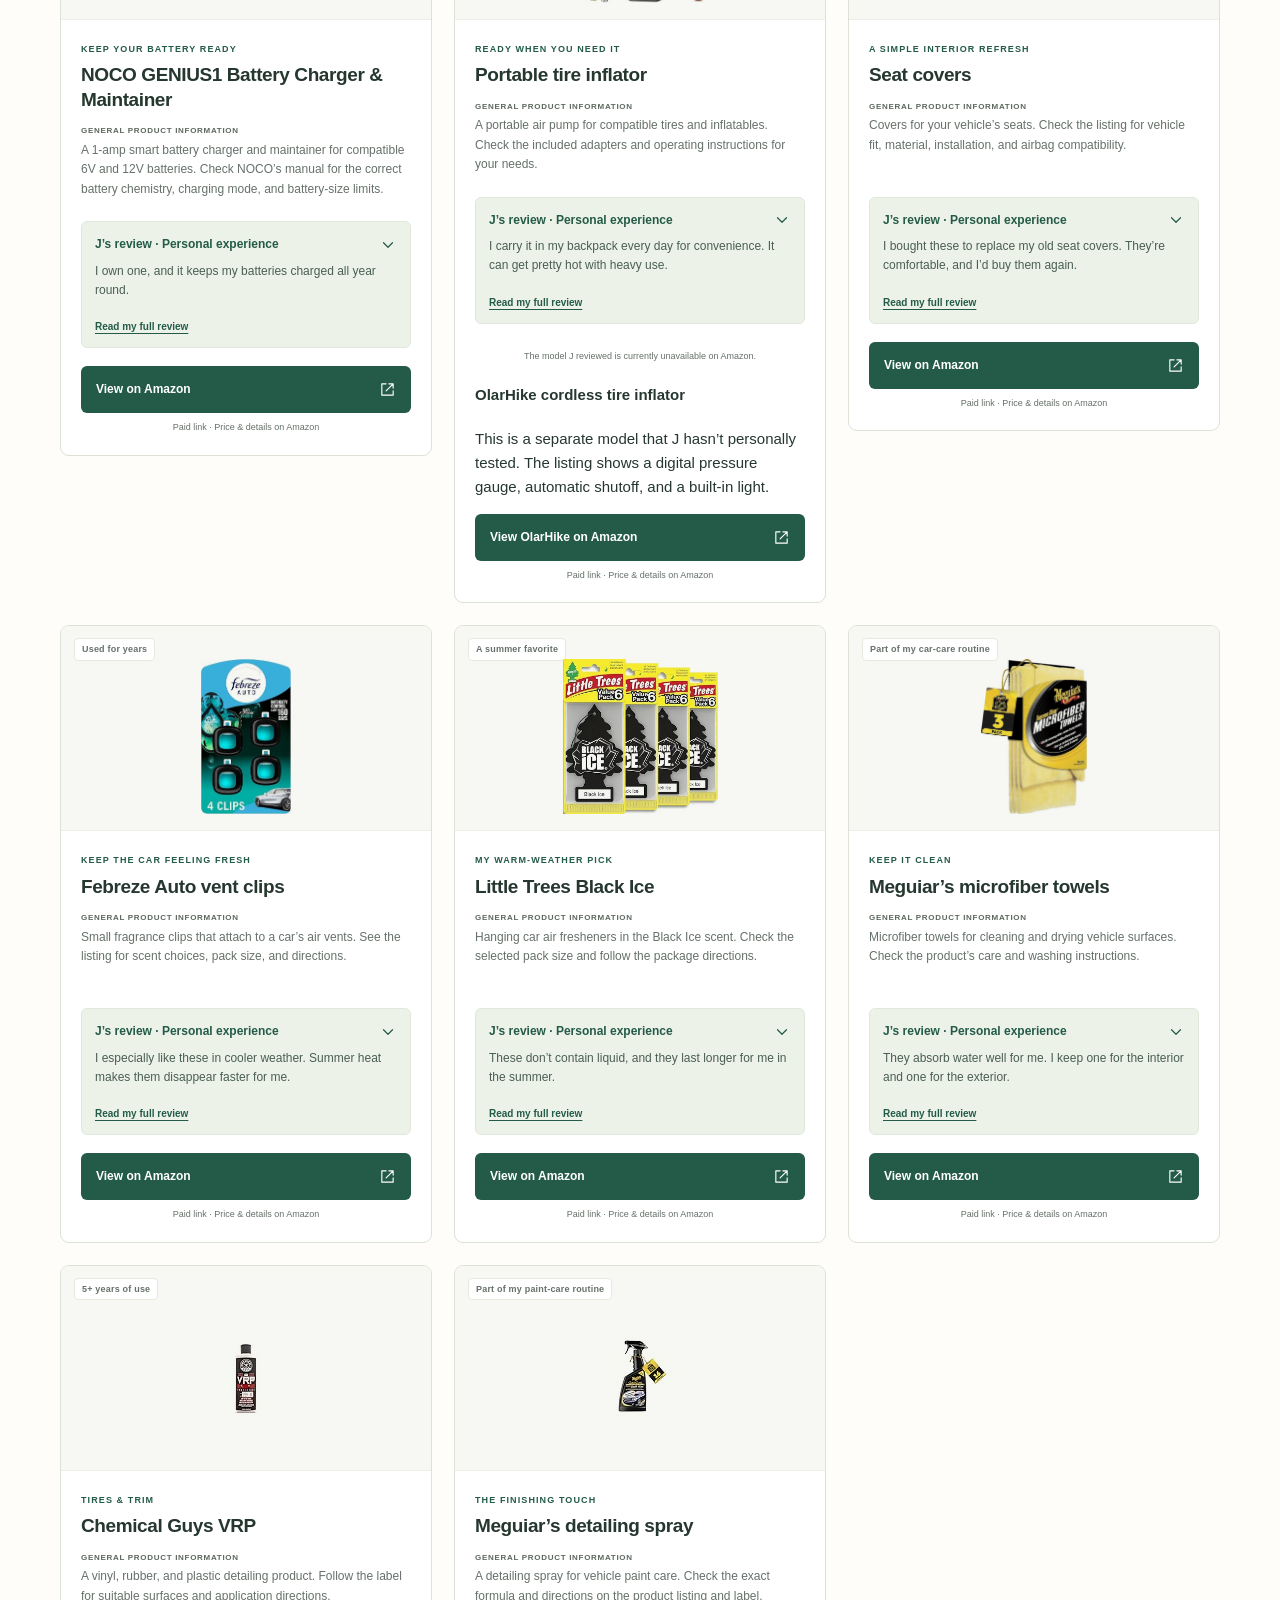
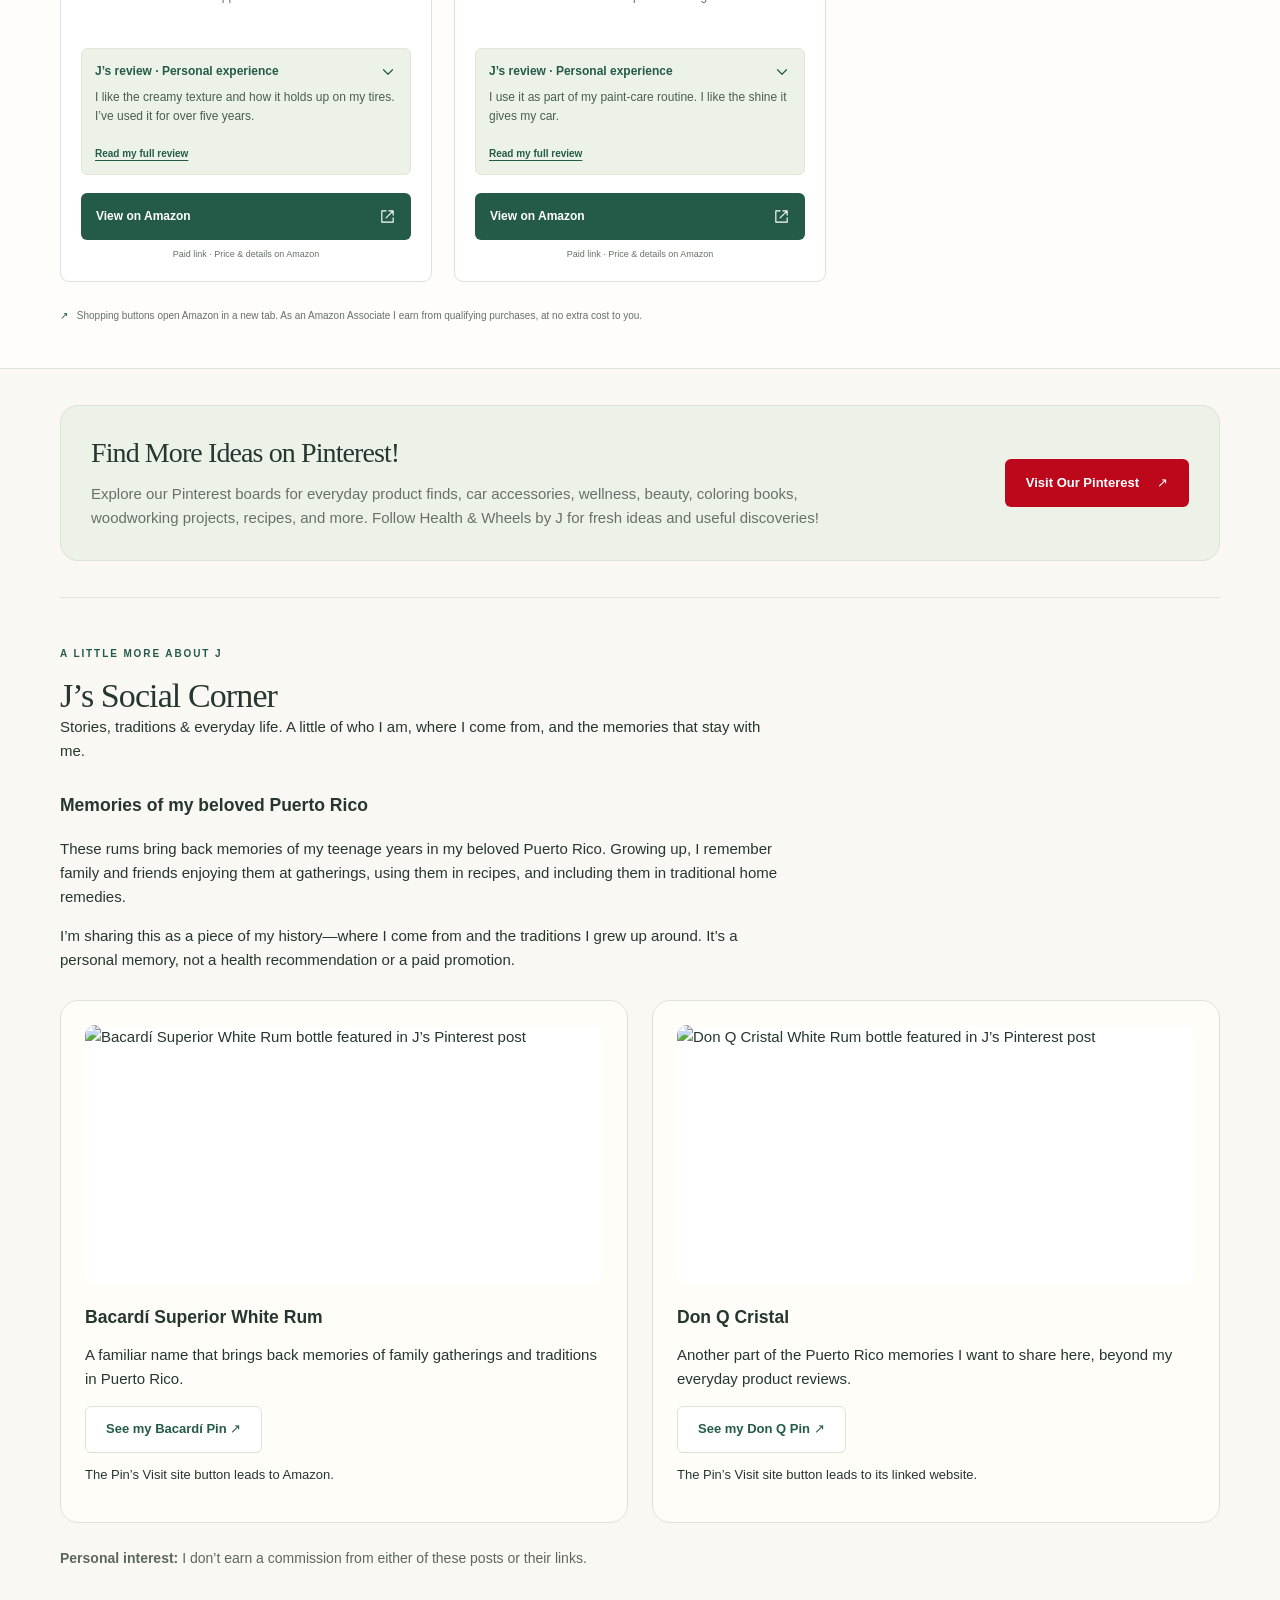
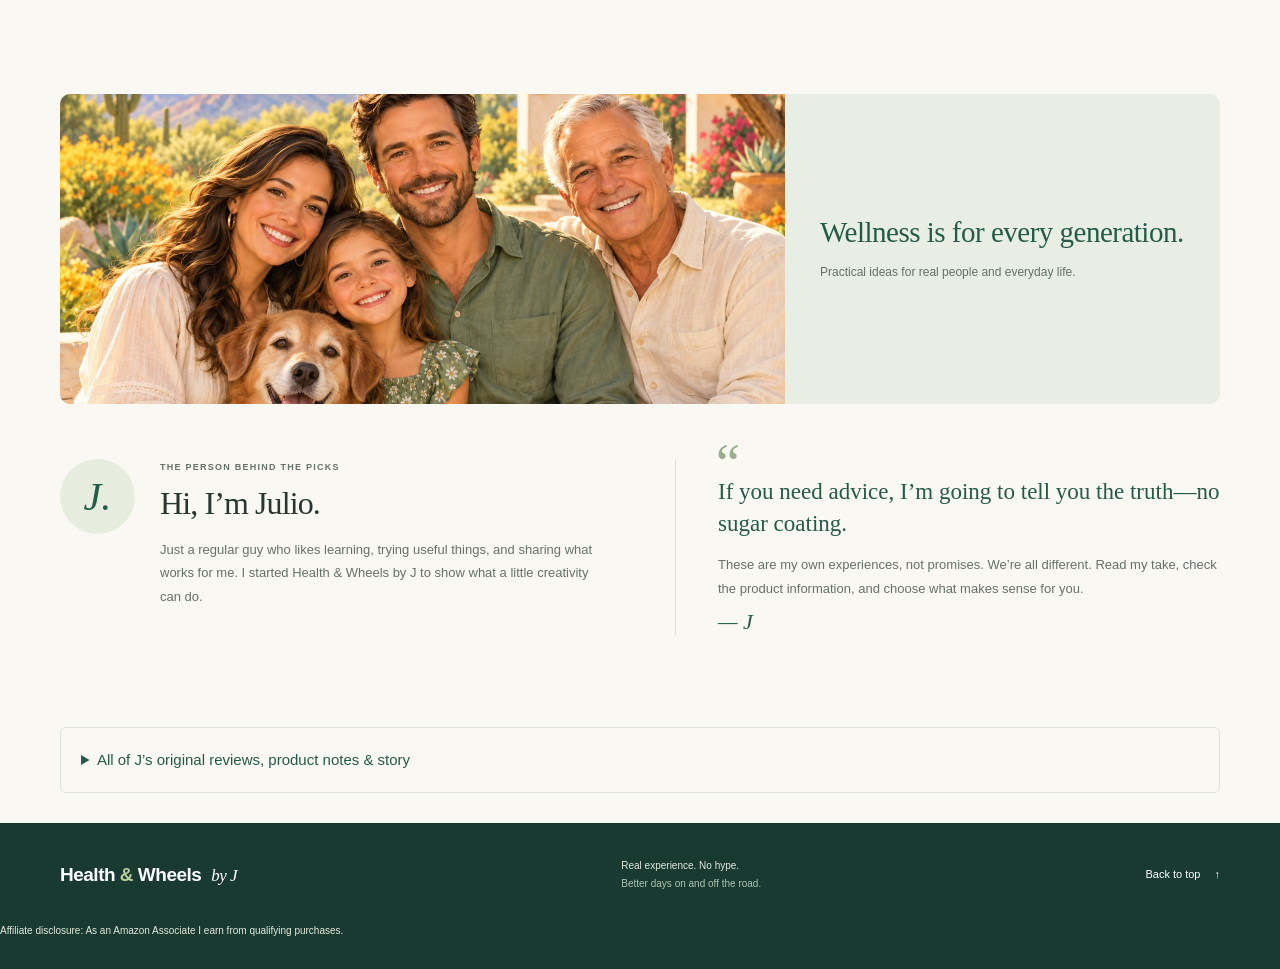
==== commit 90d4e9a0: "Remove color claim from HP laptop gift card" ====
--- a/index.html
+++ b/index.html
@@ -211,7 +211,7 @@
         </article>
         <article class="gift-card" id="gift-hp">
           <figure><img src="assets/christmas/hp.jpg" alt="Christmas promotional graphic for HP Essential Laptop with Health &amp; Wheels by J branding" width="800" height="1200" loading="lazy"><figcaption>AI-modified promotional image</figcaption></figure>
-          <div class="gift-copy"><p class="gift-kicker">For everyday computing</p><h3>HP Essential Laptop</h3><p>Portable laptop in Natural Silver.</p><ul><li>Intel processor and Windows 11</li><li>128GB local storage</li><li>Listing includes 1 year of Microsoft 365 Personal and 1TB cloud storage; check subscription terms</li></ul><a class="button primary" href="https://link.amazon/B04iIQjra" target="_blank" rel="sponsored noopener noreferrer" aria-label="View HP Essential Laptop on Amazon, opens in a new tab">View on Amazon <span aria-hidden="true">↗</span></a><p class="gift-paid">Paid link · Price &amp; details on Amazon</p></div>
+          <div class="gift-copy"><p class="gift-kicker">For everyday computing</p><h3>HP Essential Laptop</h3><p>Portable laptop.</p><ul><li>Intel processor and Windows 11</li><li>128GB local storage</li><li>Listing includes 1 year of Microsoft 365 Personal and 1TB cloud storage; check subscription terms</li></ul><a class="button primary" href="https://link.amazon/B04iIQjra" target="_blank" rel="sponsored noopener noreferrer" aria-label="View HP Essential Laptop on Amazon, opens in a new tab">View on Amazon <span aria-hidden="true">↗</span></a><p class="gift-paid">Paid link · Price &amp; details on Amazon</p></div>
         </article>
 
         <article class="gift-card" id="gift-jackery" style="grid-column:1/-1">
@@ -224,8 +224,6 @@
             <p>This listing includes one 100W solar panel. Check the current Amazon listing for the exact specifications, included items, price and availability.</p>
             <a class="button primary" href="https://www.amazon.com/dp/B0F6YN3XJ4/ref=cm_sw_r_as_gl_api_gl_i_3F21M2MVK3ZD45ZMRYH2?linkCode=ml1&amp;tag=602399a05-20&amp;linkId=0043c63c90a60a04255d62fcc4dd5f6a&amp;gaOptInStatus=true" target="_blank" rel="sponsored noopener noreferrer" aria-label="View Jackery Solar Generator 1000 v2 with 100W Solar Panel on Amazon, opens in a new tab">View on Amazon <span aria-hidden="true">↗</span></a>
             <p class="gift-paid">Paid link · As an Amazon Associate I earn from qualifying purchases.</p>
-            <a class="button" href="https://www.jackery.com?utm_source=affiliatly&amp;utm_medium=affiliate&amp;utm_campaign=affiliatelyus&amp;aff=3544" target="_blank" rel="sponsored noopener noreferrer">Browse Jackery</a>
-            <p class="gift-paid">Paid link · I may earn a commission from qualifying purchases at Jackery.</p>
           </div>
         </article>
         <article class="gift-card" id="gift-axolotl-squishy-toys">
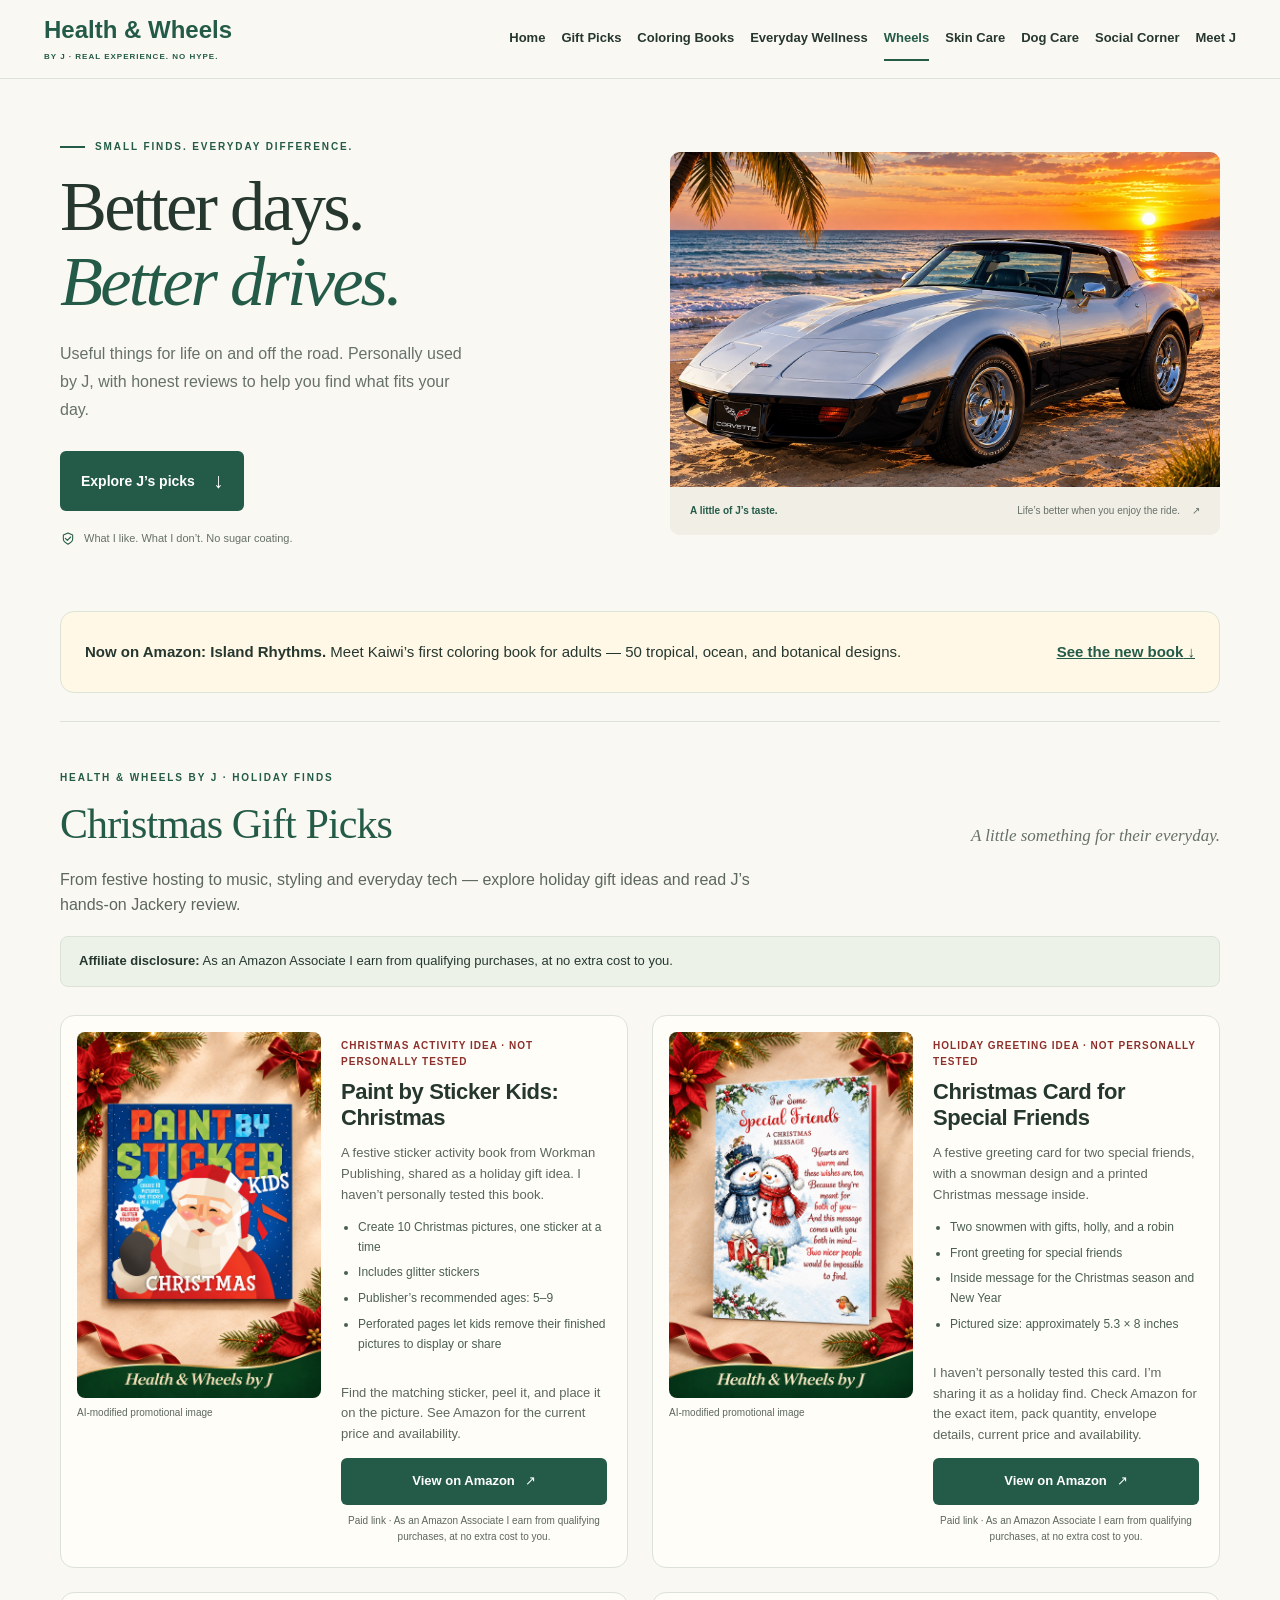
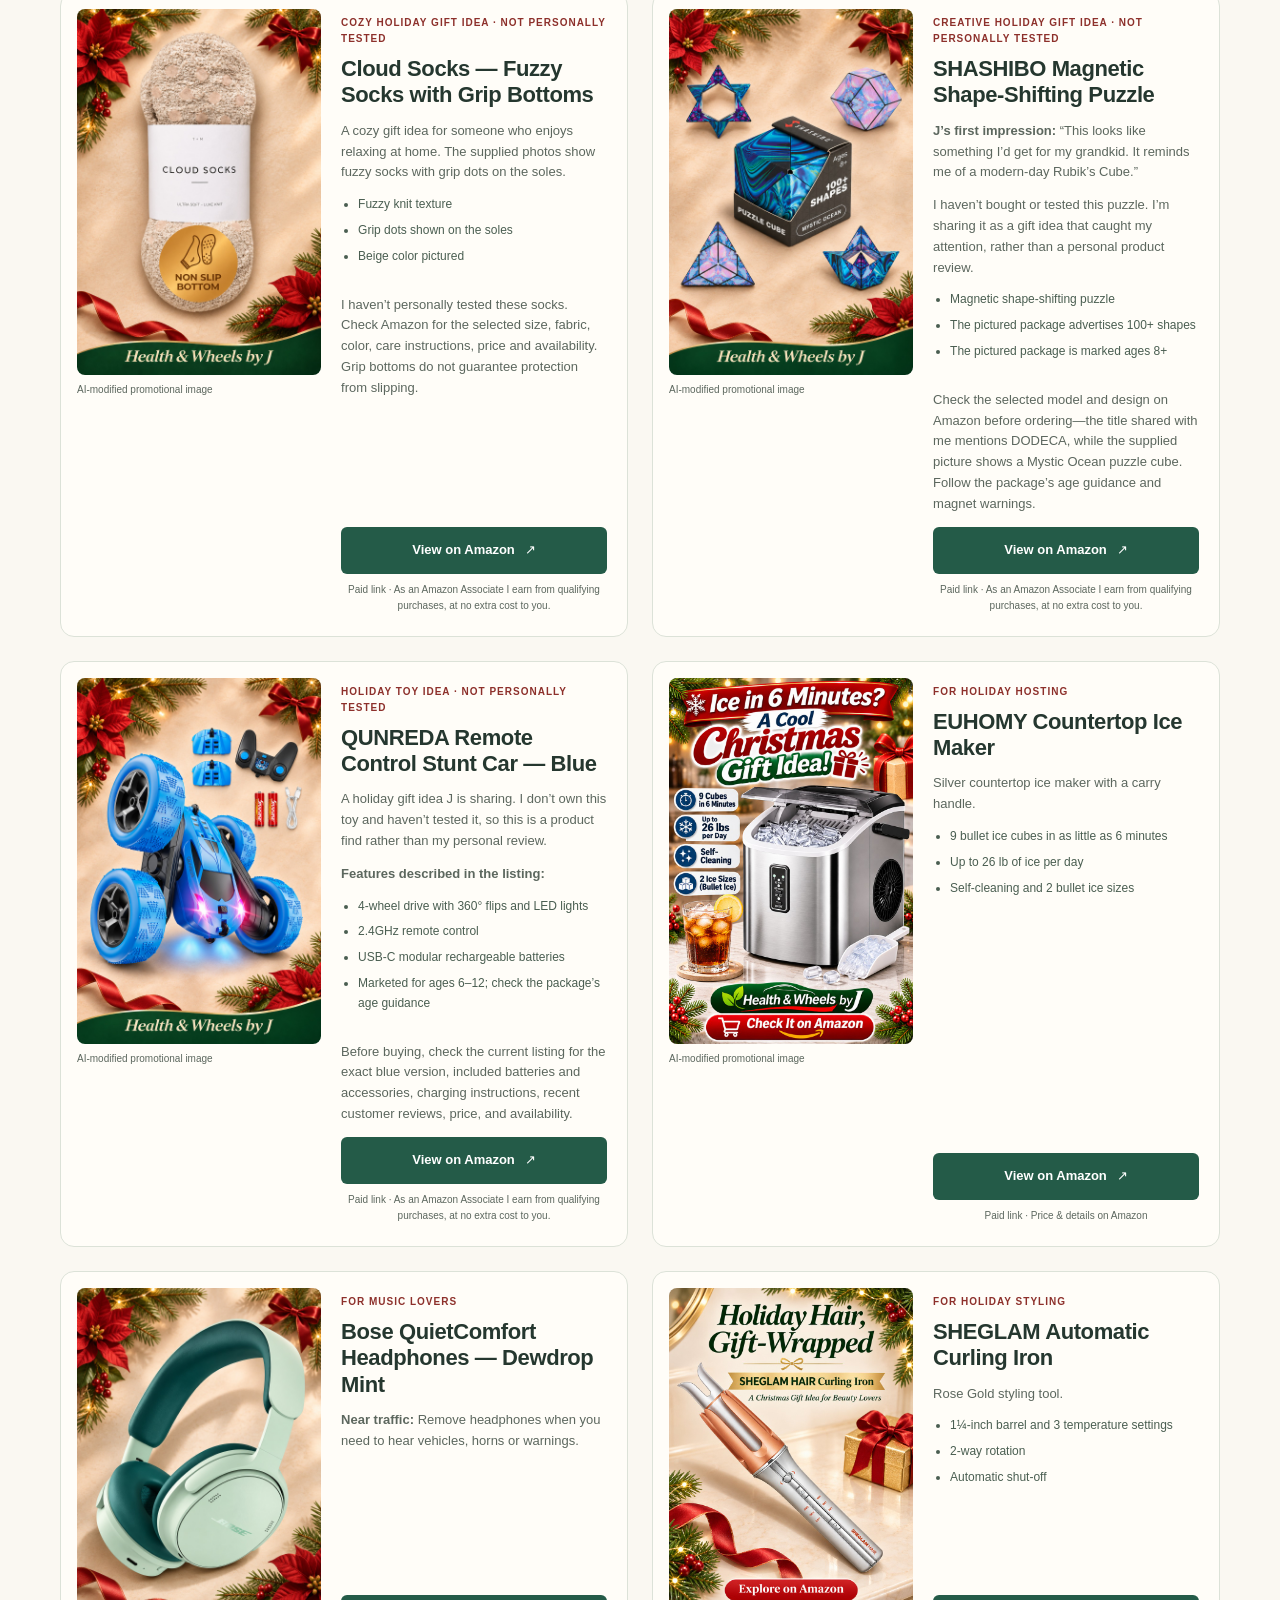
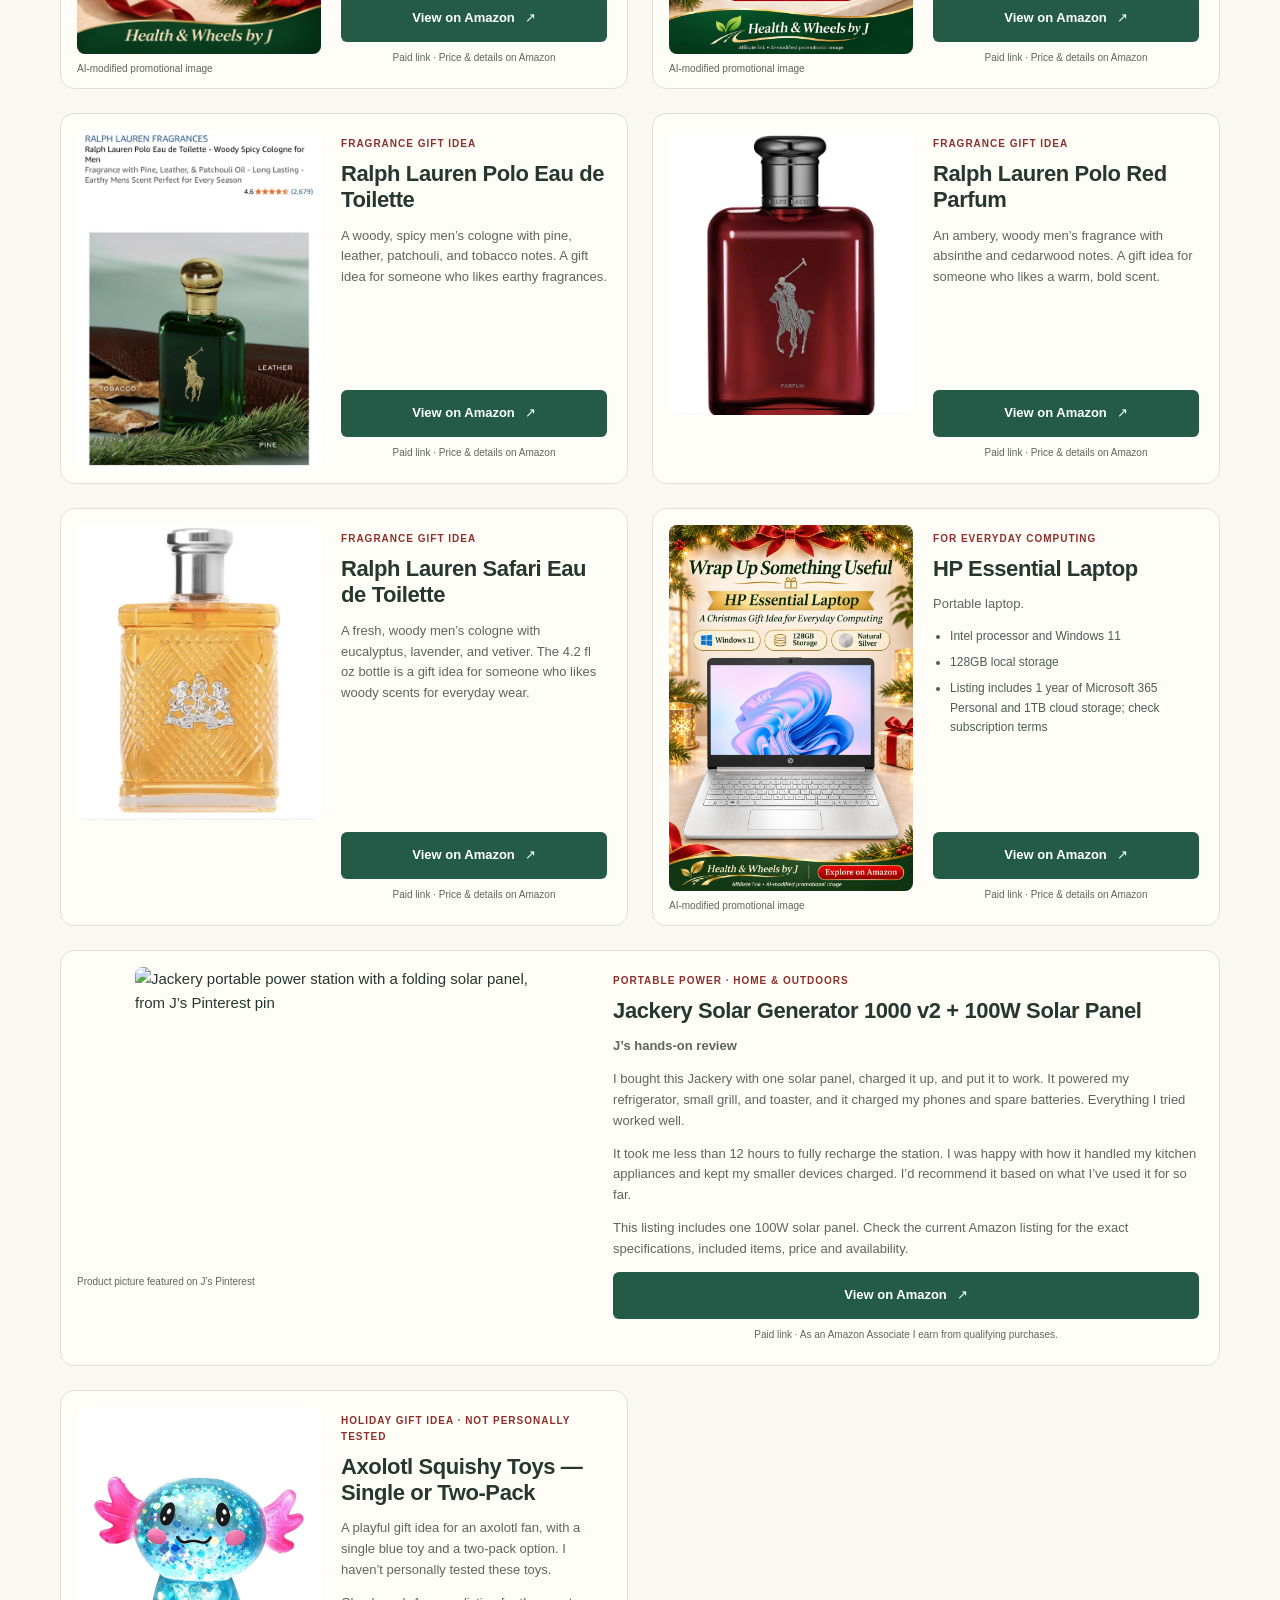
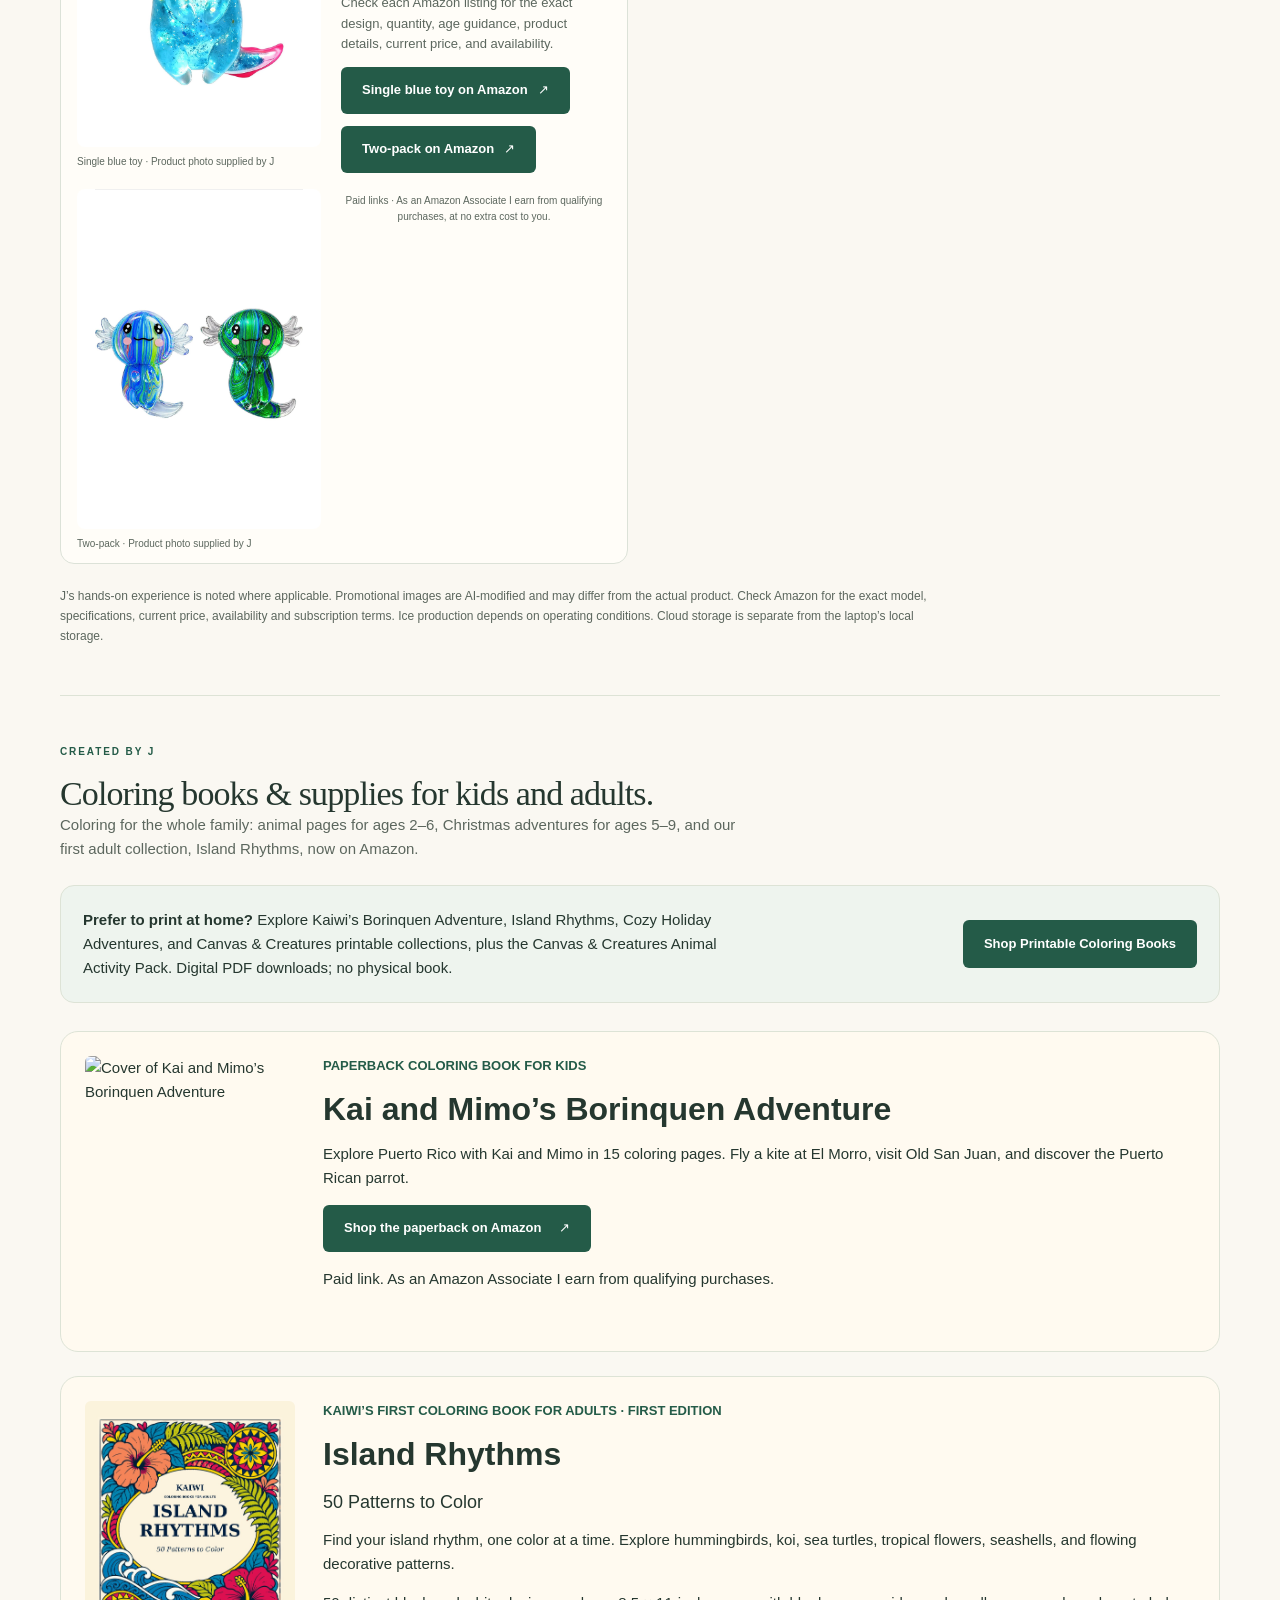
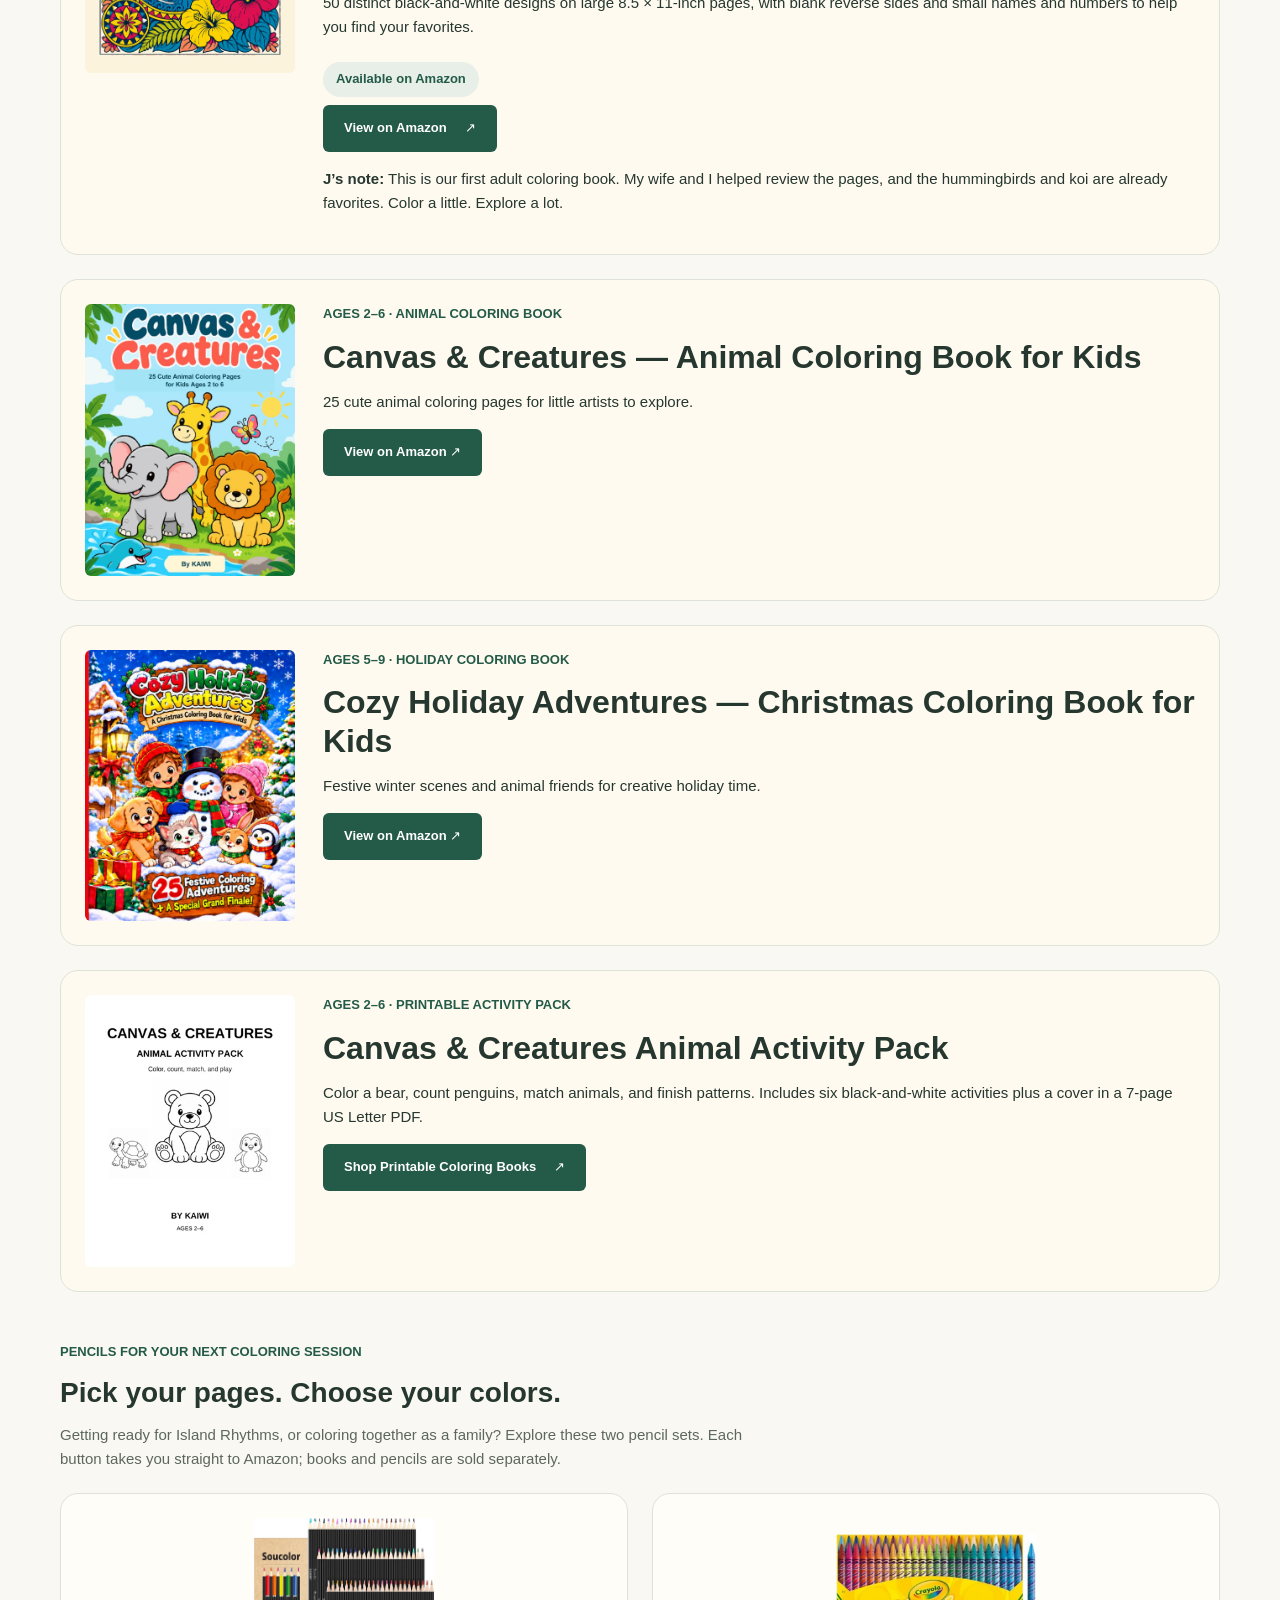
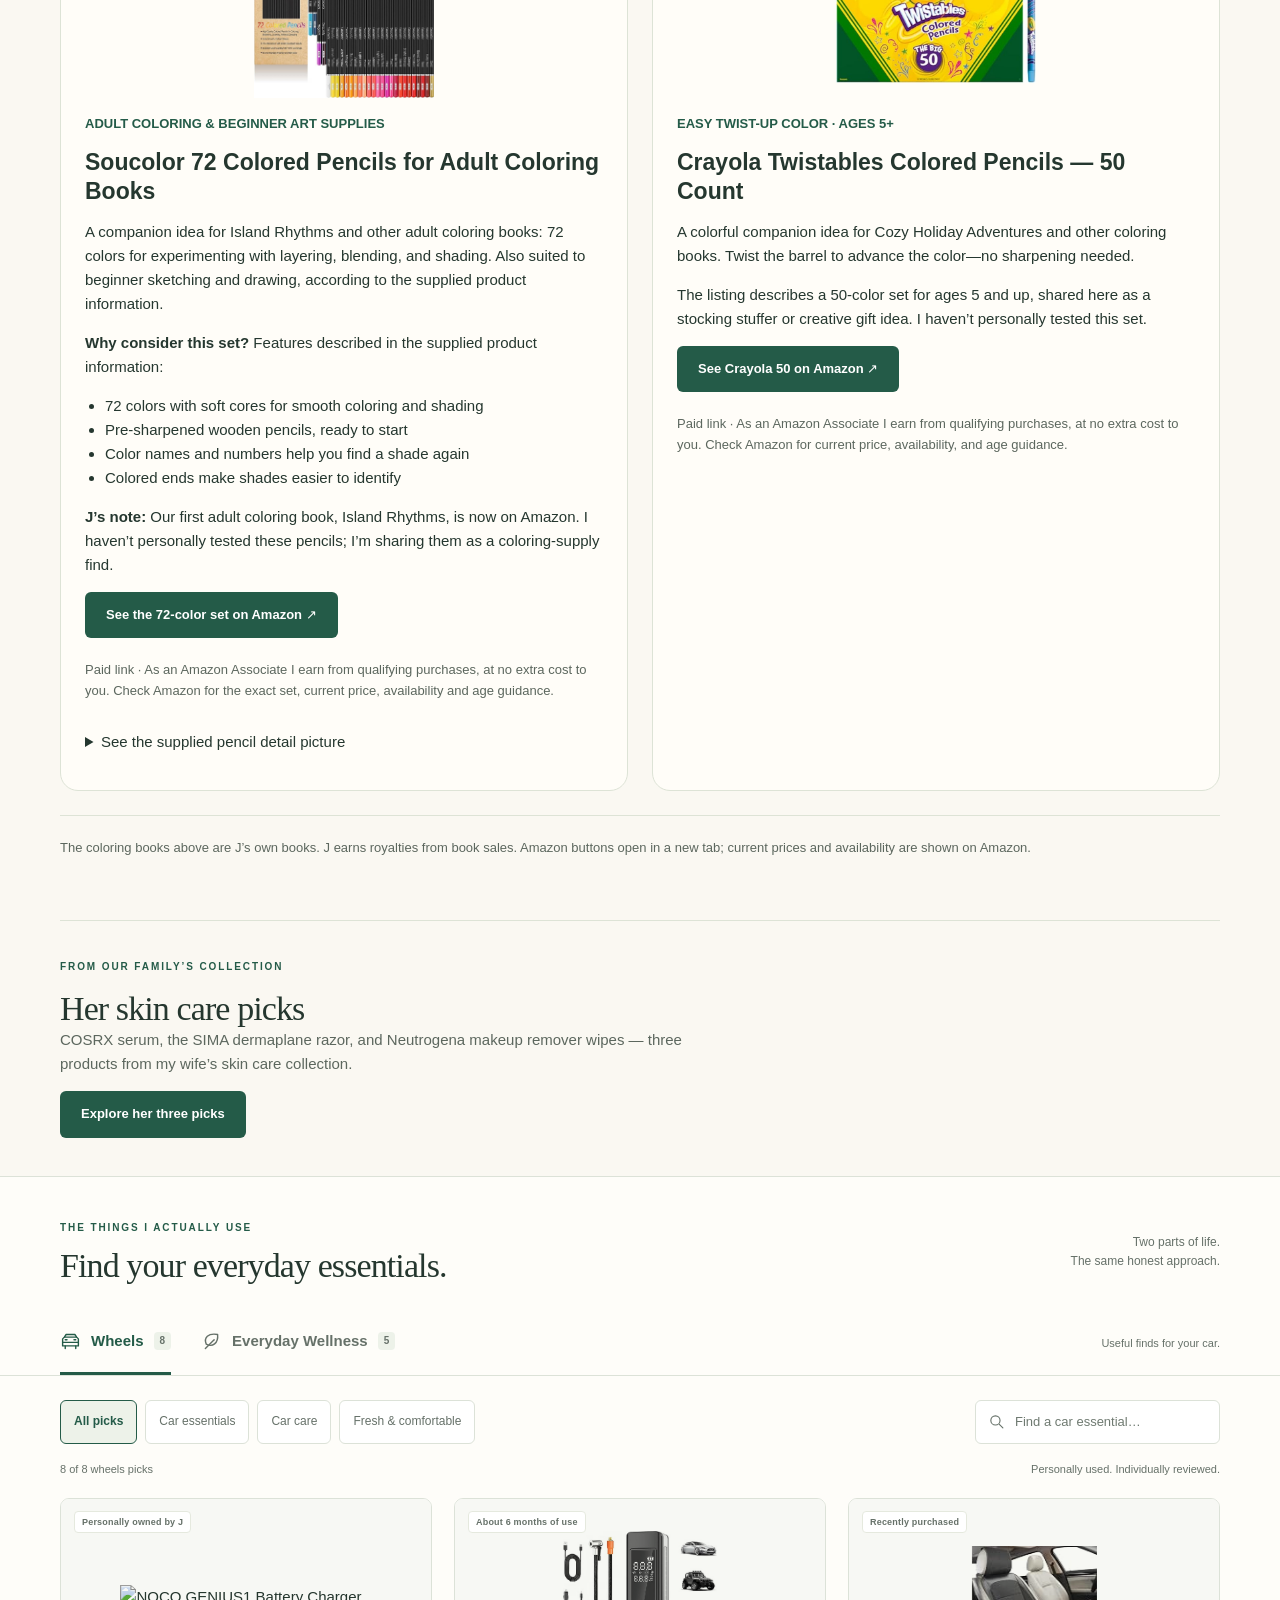
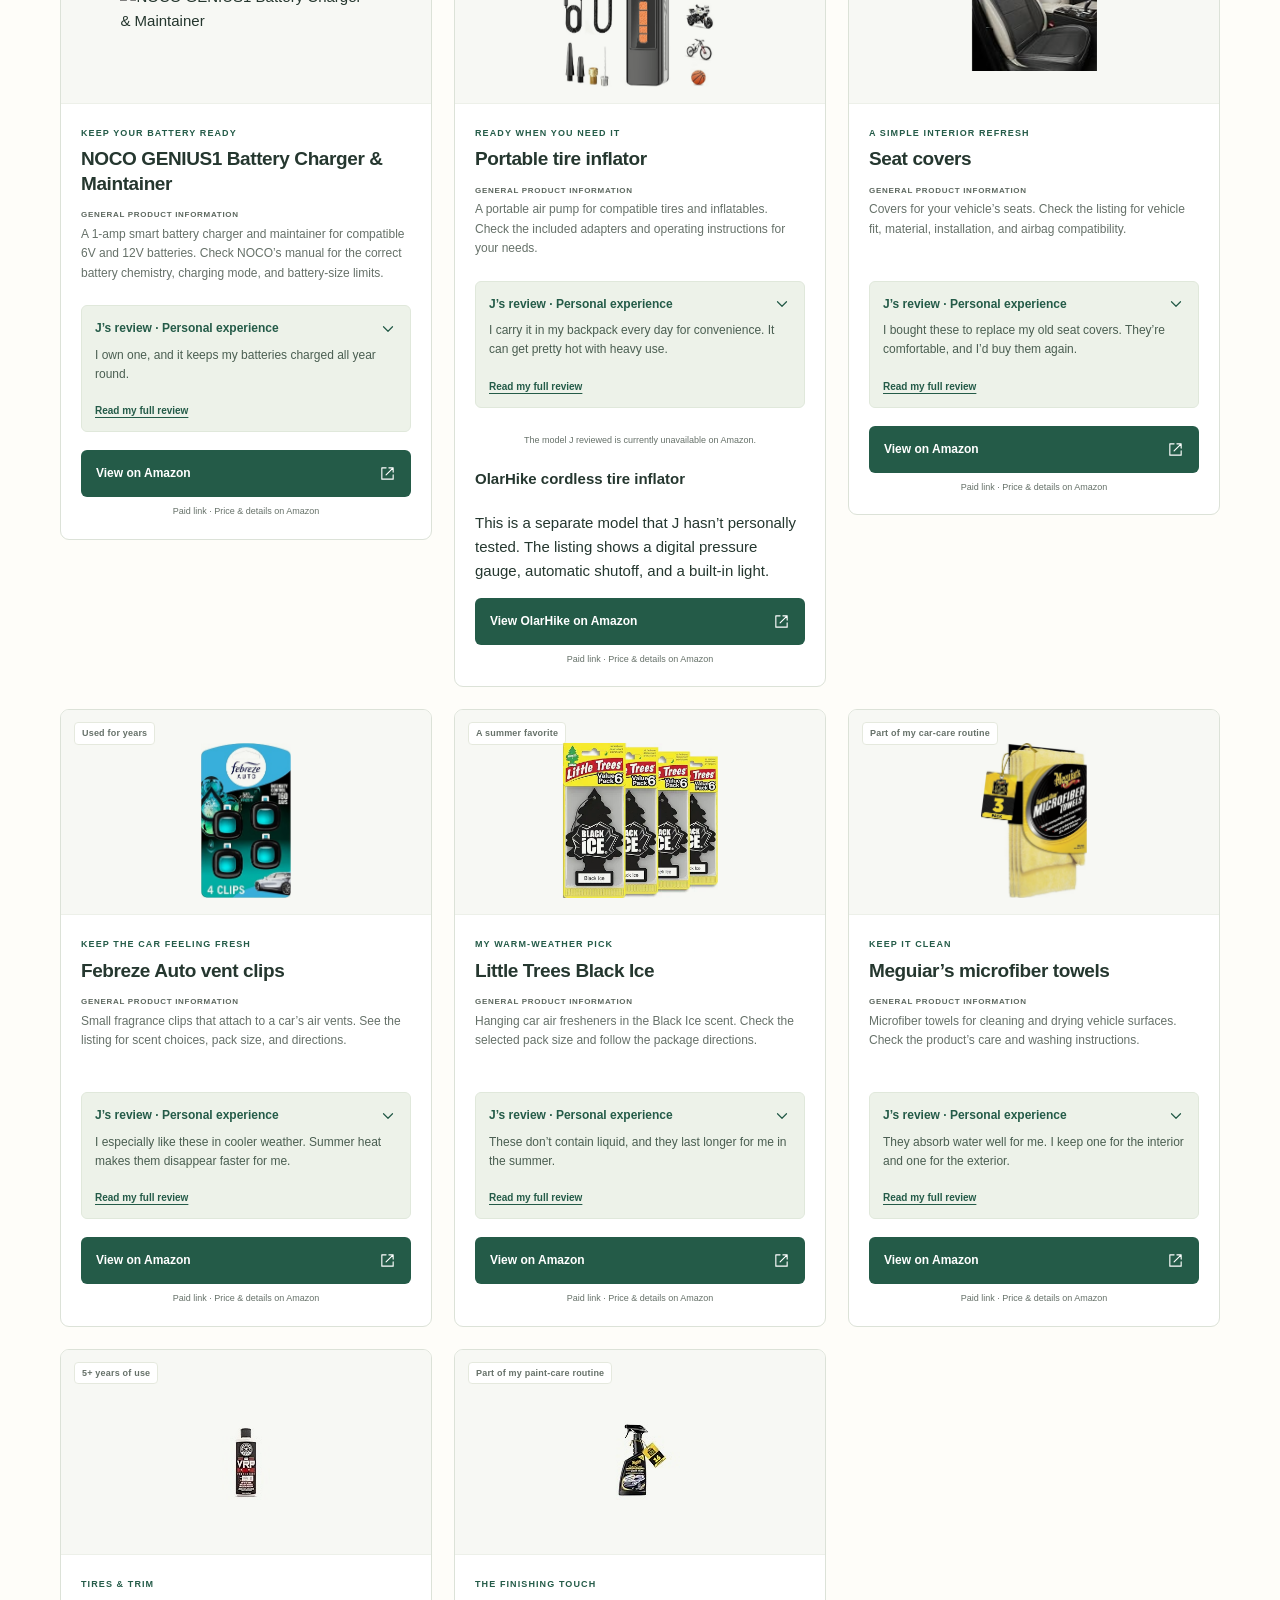
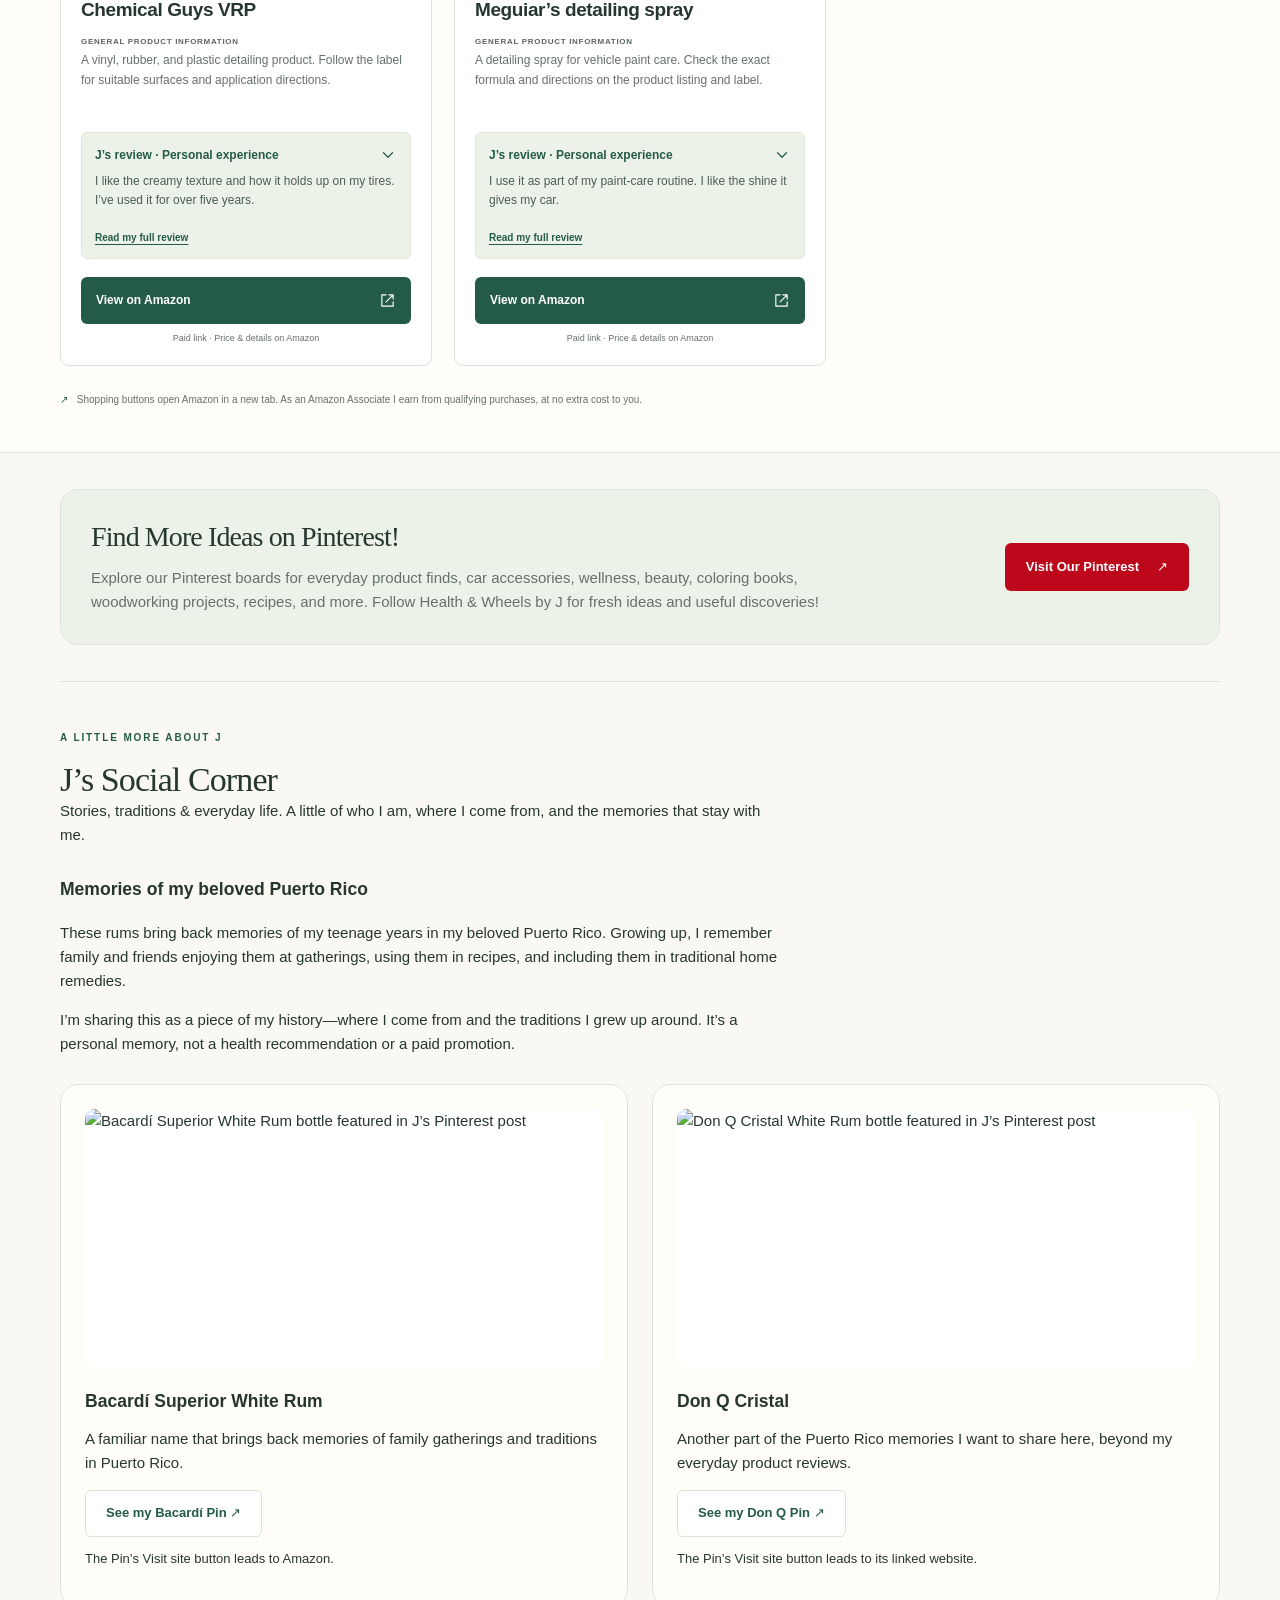
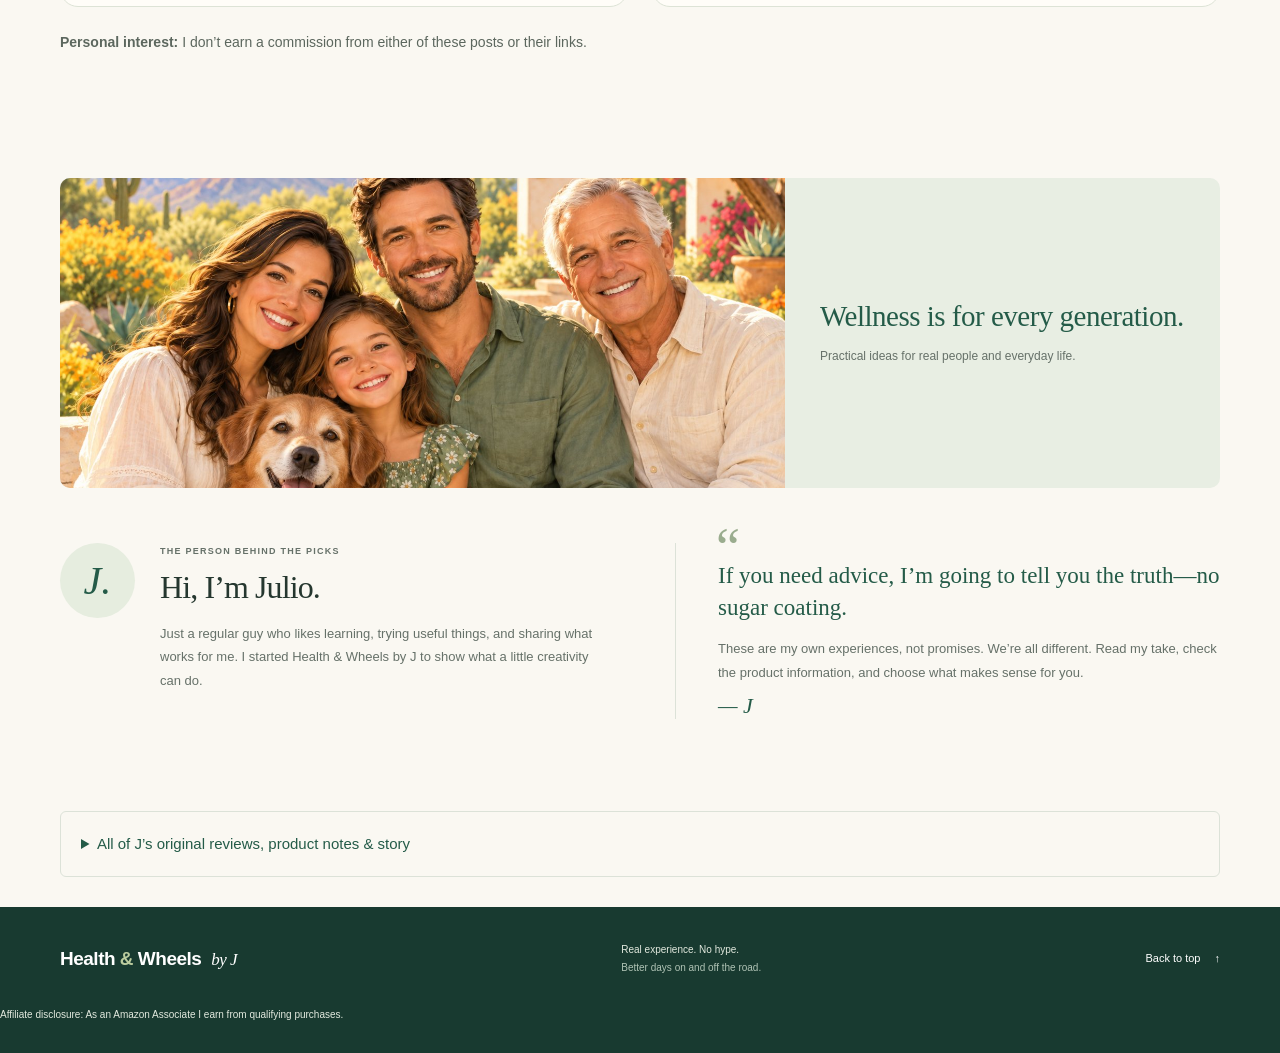
==== commit dab0ff79: "Publish J’s hands-on Jackery review" ====
--- a/index.html
+++ b/index.html
@@ -102,7 +102,7 @@
 
     <section class="wrap" id="christmas-gifts" aria-labelledby="christmas-gifts-title">
       <div class="gift-heading"><div><p class="eyebrow">HEALTH &amp; WHEELS BY J · HOLIDAY FINDS</p><h2 id="christmas-gifts-title">Christmas Gift Picks</h2></div><span class="gift-season">A little something for their everyday.</span></div>
-      <p class="gift-intro">From festive hosting to music, styling and everyday tech — explore holiday gift ideas and see what J has ordered to try next.</p>
+      <p class="gift-intro">From festive hosting to music, styling and everyday tech — explore holiday gift ideas and read J’s hands-on Jackery review.</p>
       <p class="gift-disclosure"><strong>Affiliate disclosure:</strong> As an Amazon Associate I earn from qualifying purchases, at no extra cost to you.</p>
       <div class="gift-grid">
         <article class="gift-card" id="gift-paint-by-sticker-christmas">
@@ -219,9 +219,9 @@
           <div class="gift-copy">
             <p class="gift-kicker">Portable power · Home &amp; outdoors</p>
             <h3>Jackery Solar Generator 1000 v2 + 100W Solar Panel</h3>
-            <p><strong>Ordered — hands-on review coming soon.</strong></p>
-            <p>I just ordered this Jackery power station with one solar panel. My hands-on review will come after it arrives and I’ve had time to try it. I’ll share the unboxing, how I use it, what I like, and what I don’t.</p>
-            <p>This listing includes one 100W solar panel. Check the current Amazon listing for the exact specifications, included items, price and availability.</p>
+            <p><strong>J’s hands-on review</strong></p>
+            <p>I bought this Jackery with one solar panel, charged it up, and put it to work. It powered my refrigerator, small grill, and toaster, and it charged my phones and spare batteries. Everything I tried worked well.</p>
+            <p>It took me less than 12 hours to fully recharge the station. I was happy with how it handled my kitchen appliances and kept my smaller devices charged. I’d recommend it based on what I’ve used it for so far.</p><p>This listing includes one 100W solar panel. Check the current Amazon listing for the exact specifications, included items, price and availability.</p>
             <a class="button primary" href="https://www.amazon.com/dp/B0F6YN3XJ4/ref=cm_sw_r_as_gl_api_gl_i_3F21M2MVK3ZD45ZMRYH2?linkCode=ml1&amp;tag=602399a05-20&amp;linkId=0043c63c90a60a04255d62fcc4dd5f6a&amp;gaOptInStatus=true" target="_blank" rel="sponsored noopener noreferrer" aria-label="View Jackery Solar Generator 1000 v2 with 100W Solar Panel on Amazon, opens in a new tab">View on Amazon <span aria-hidden="true">↗</span></a>
             <p class="gift-paid">Paid link · As an Amazon Associate I earn from qualifying purchases.</p>
           </div>
@@ -239,7 +239,7 @@
           </div>
         </article>
       </div>
-      <p class="gift-footnote">Gift ideas, not hands-on reviews. Promotional images are AI-modified and may differ from the actual product. Check Amazon for the exact model, specifications, current price, availability and subscription terms. Ice production depends on operating conditions. Cloud storage is separate from the laptop’s local storage.</p>
+      <p class="gift-footnote">J’s hands-on experience is noted where applicable. Promotional images are AI-modified and may differ from the actual product. Check Amazon for the exact model, specifications, current price, availability and subscription terms. Ice production depends on operating conditions. Cloud storage is separate from the laptop’s local storage.</p>
     </section>
 
     <section class="wrap" id="coloring-books" aria-labelledby="coloring-books-title">
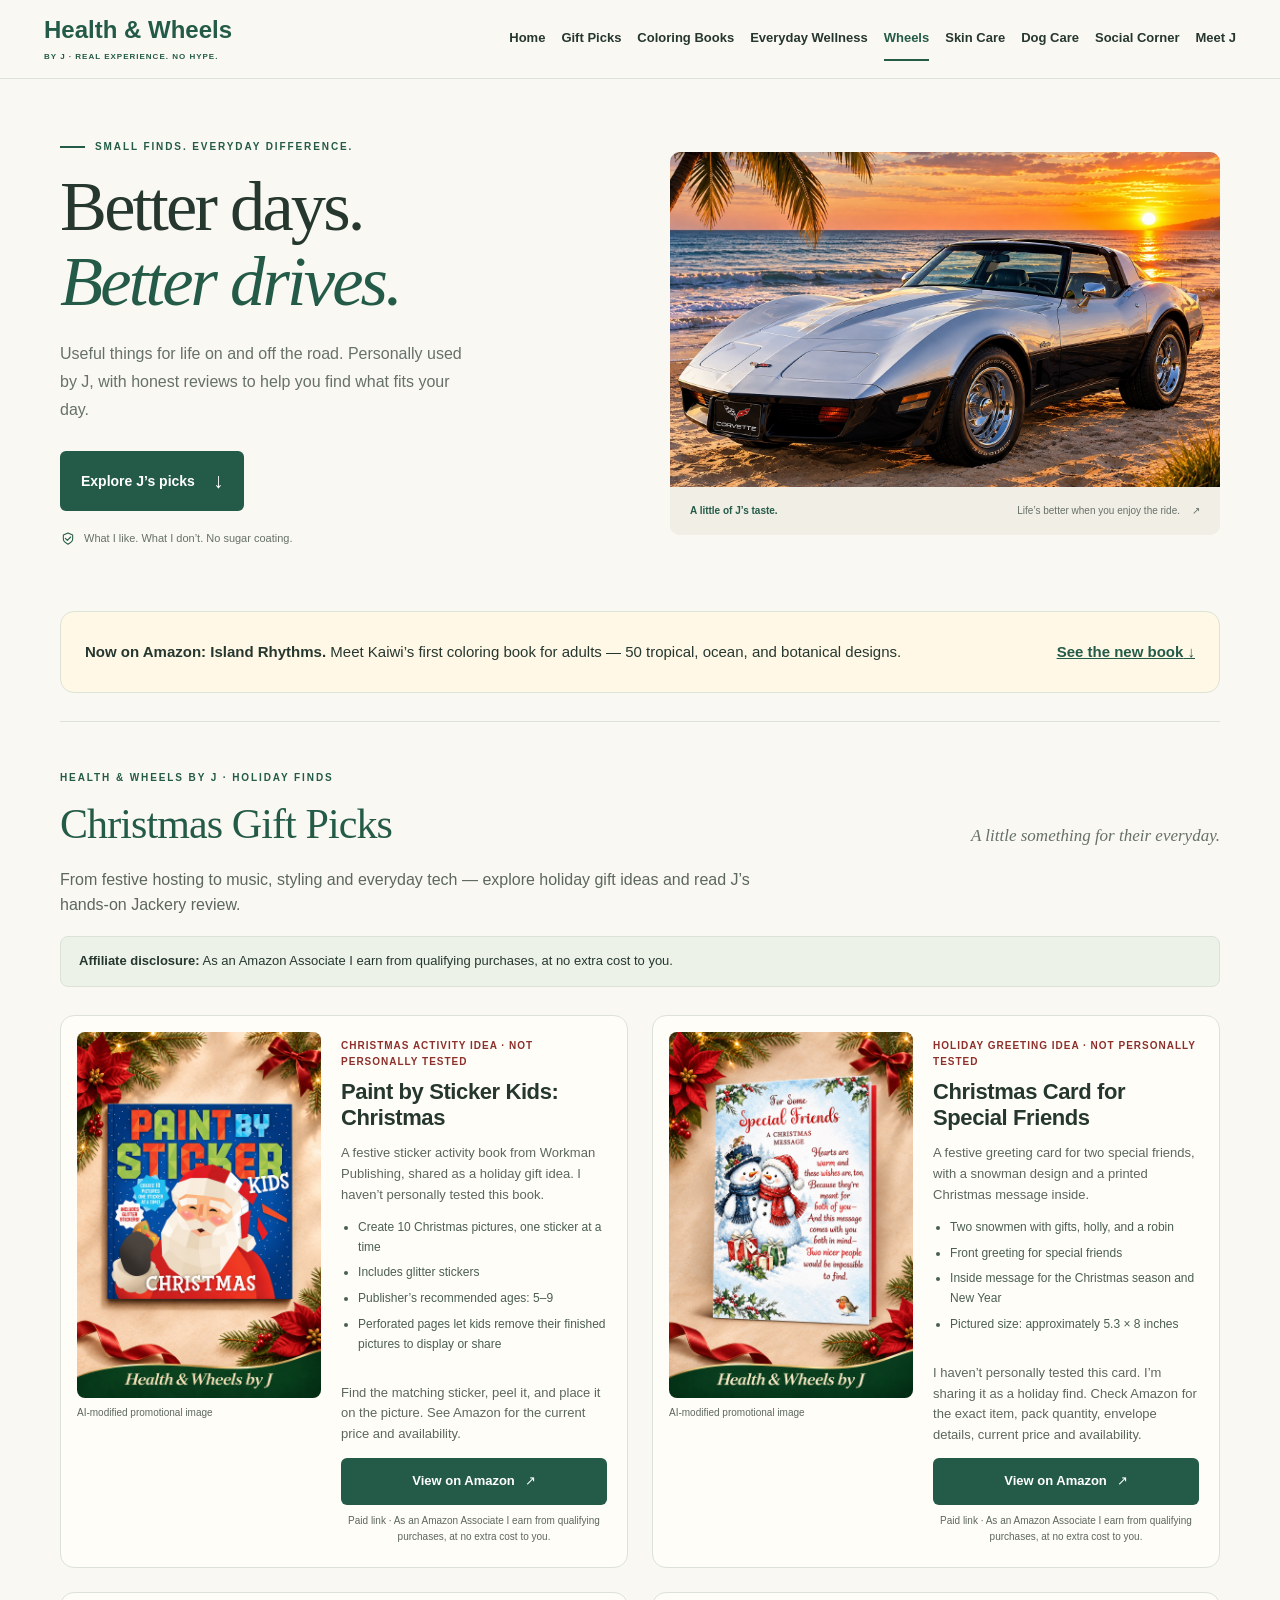
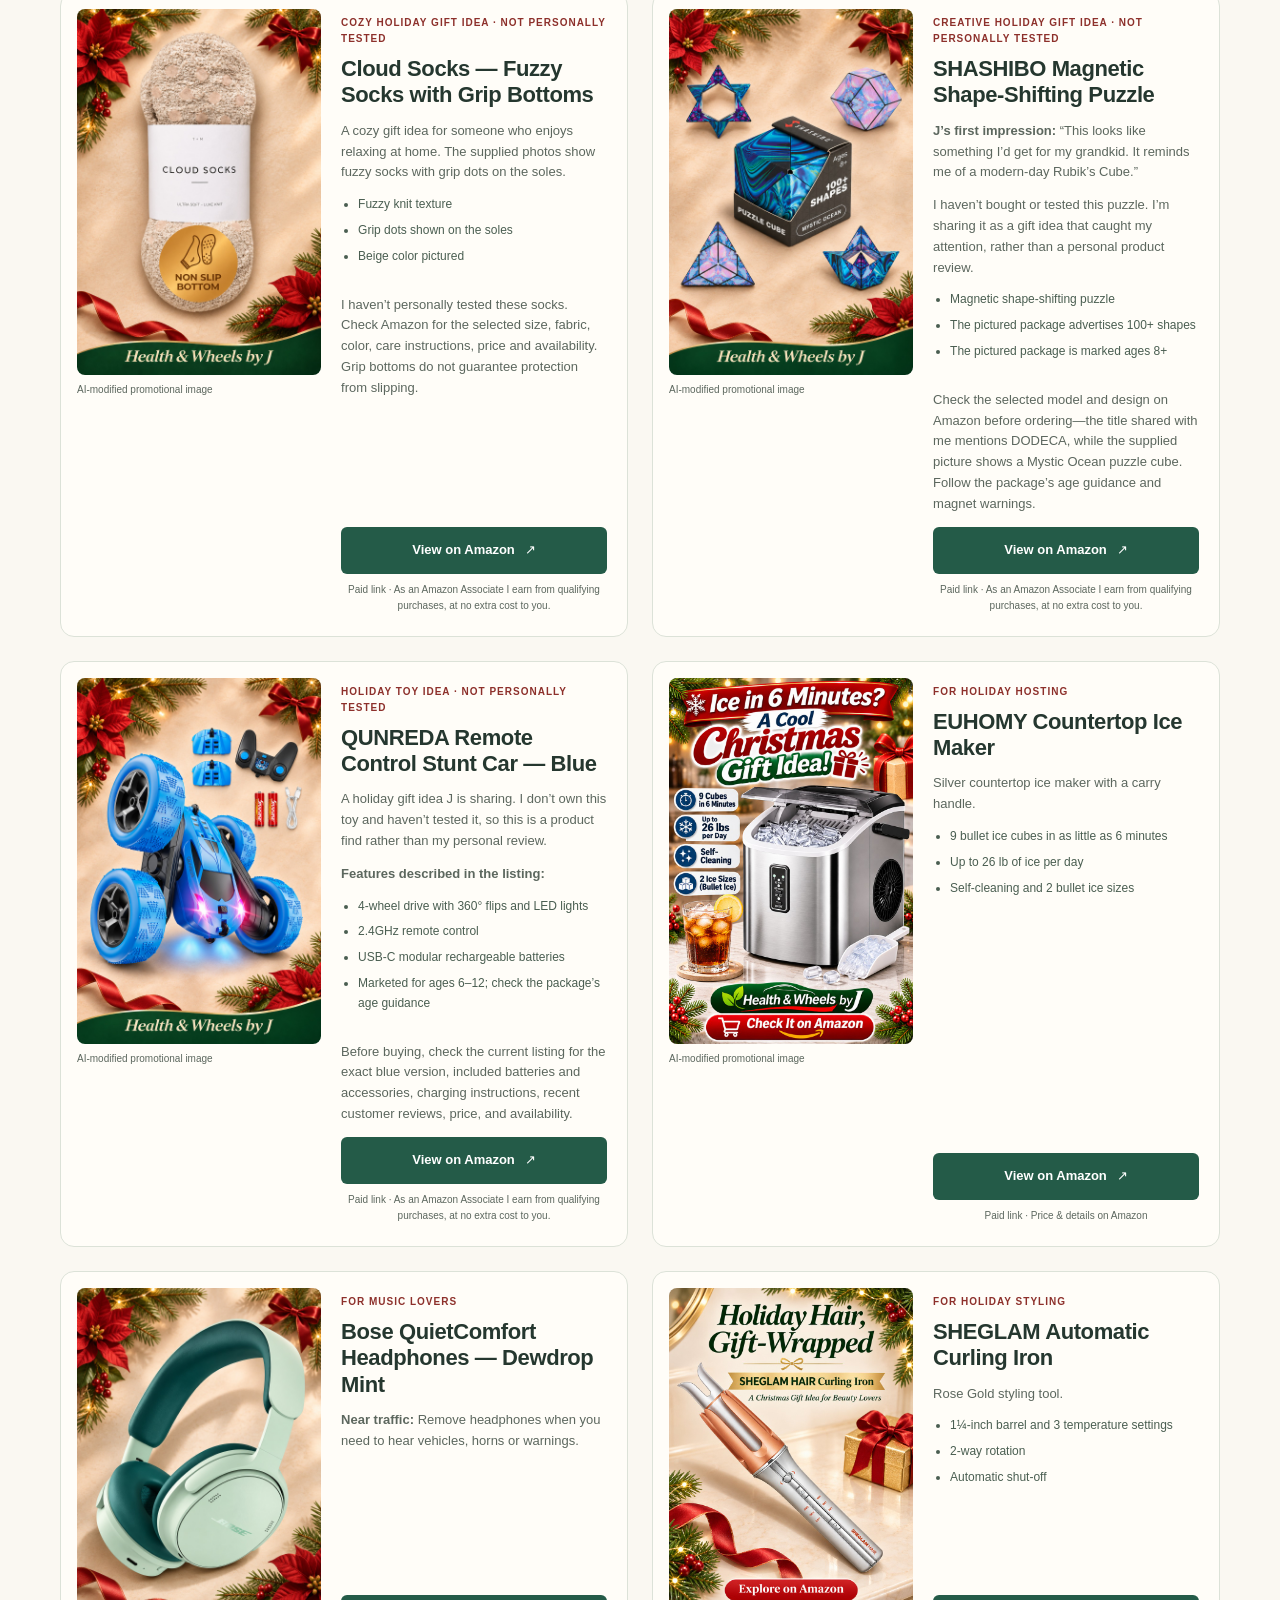
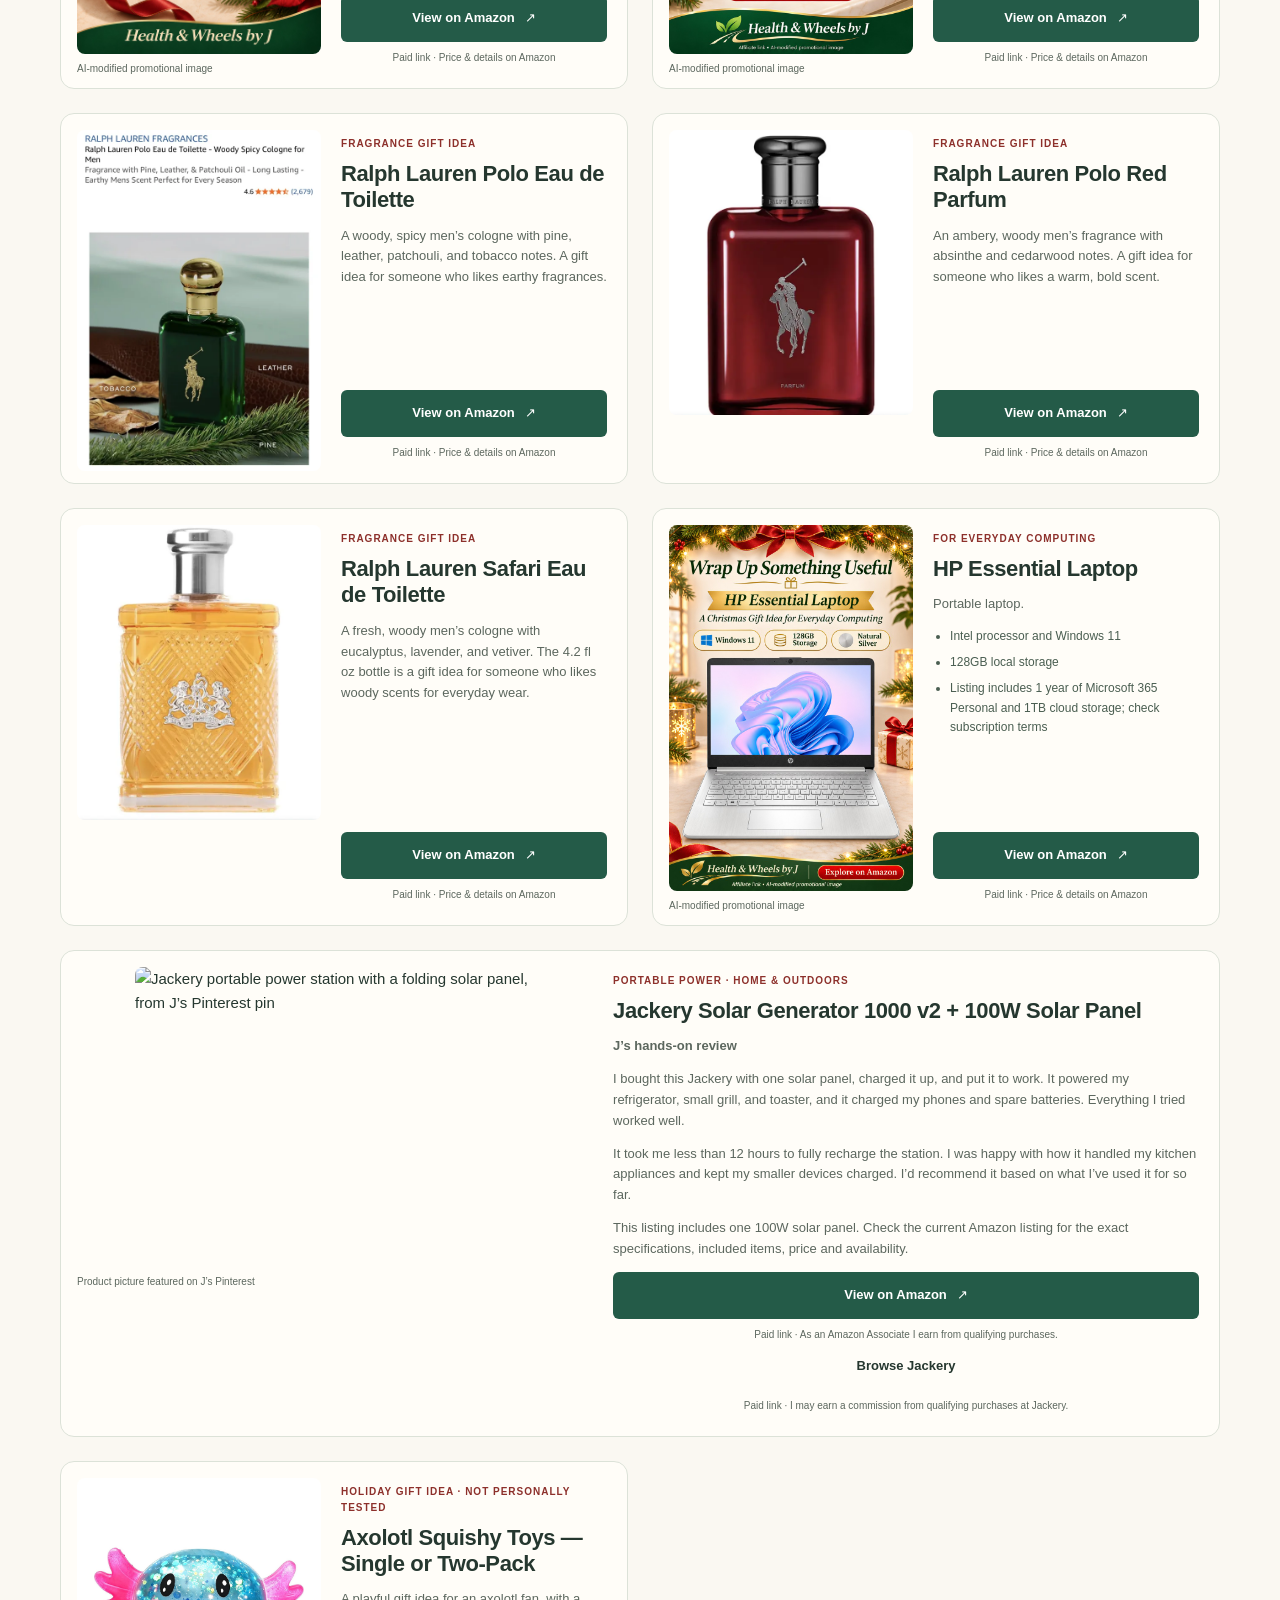
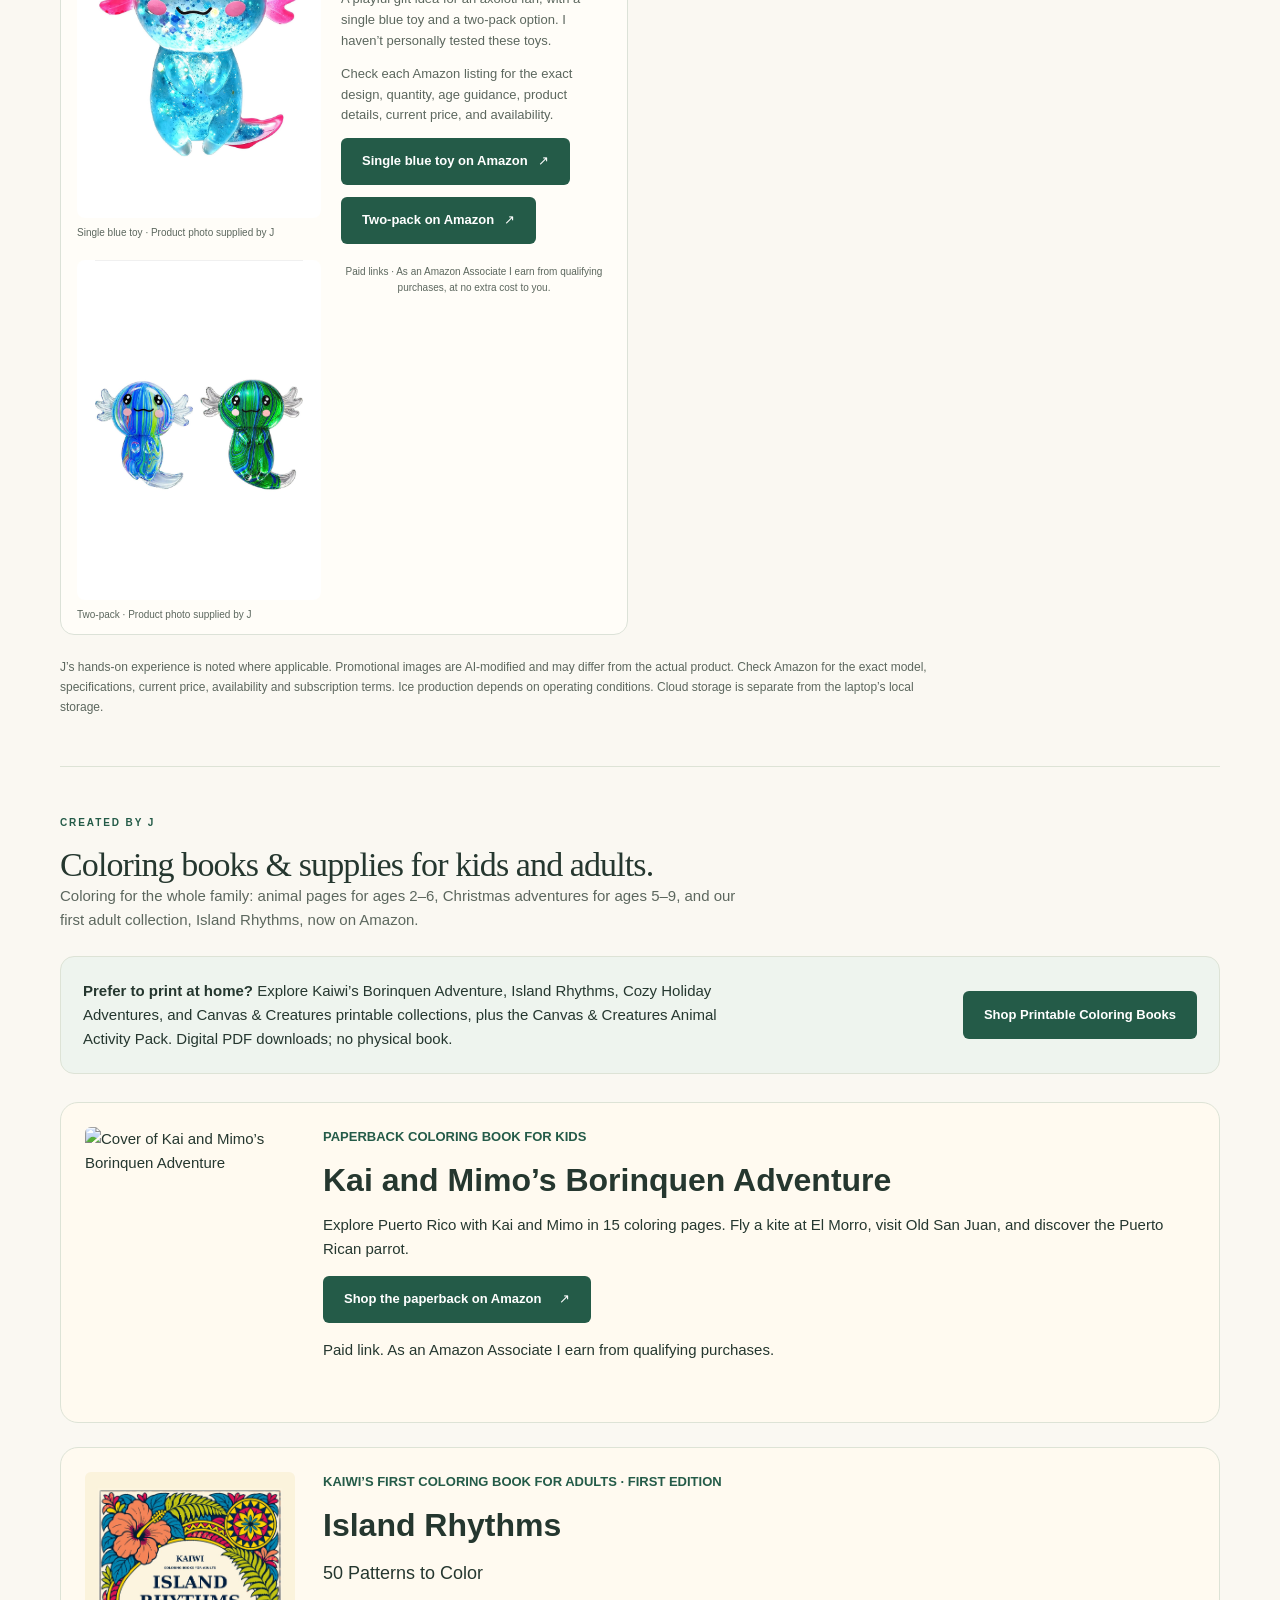
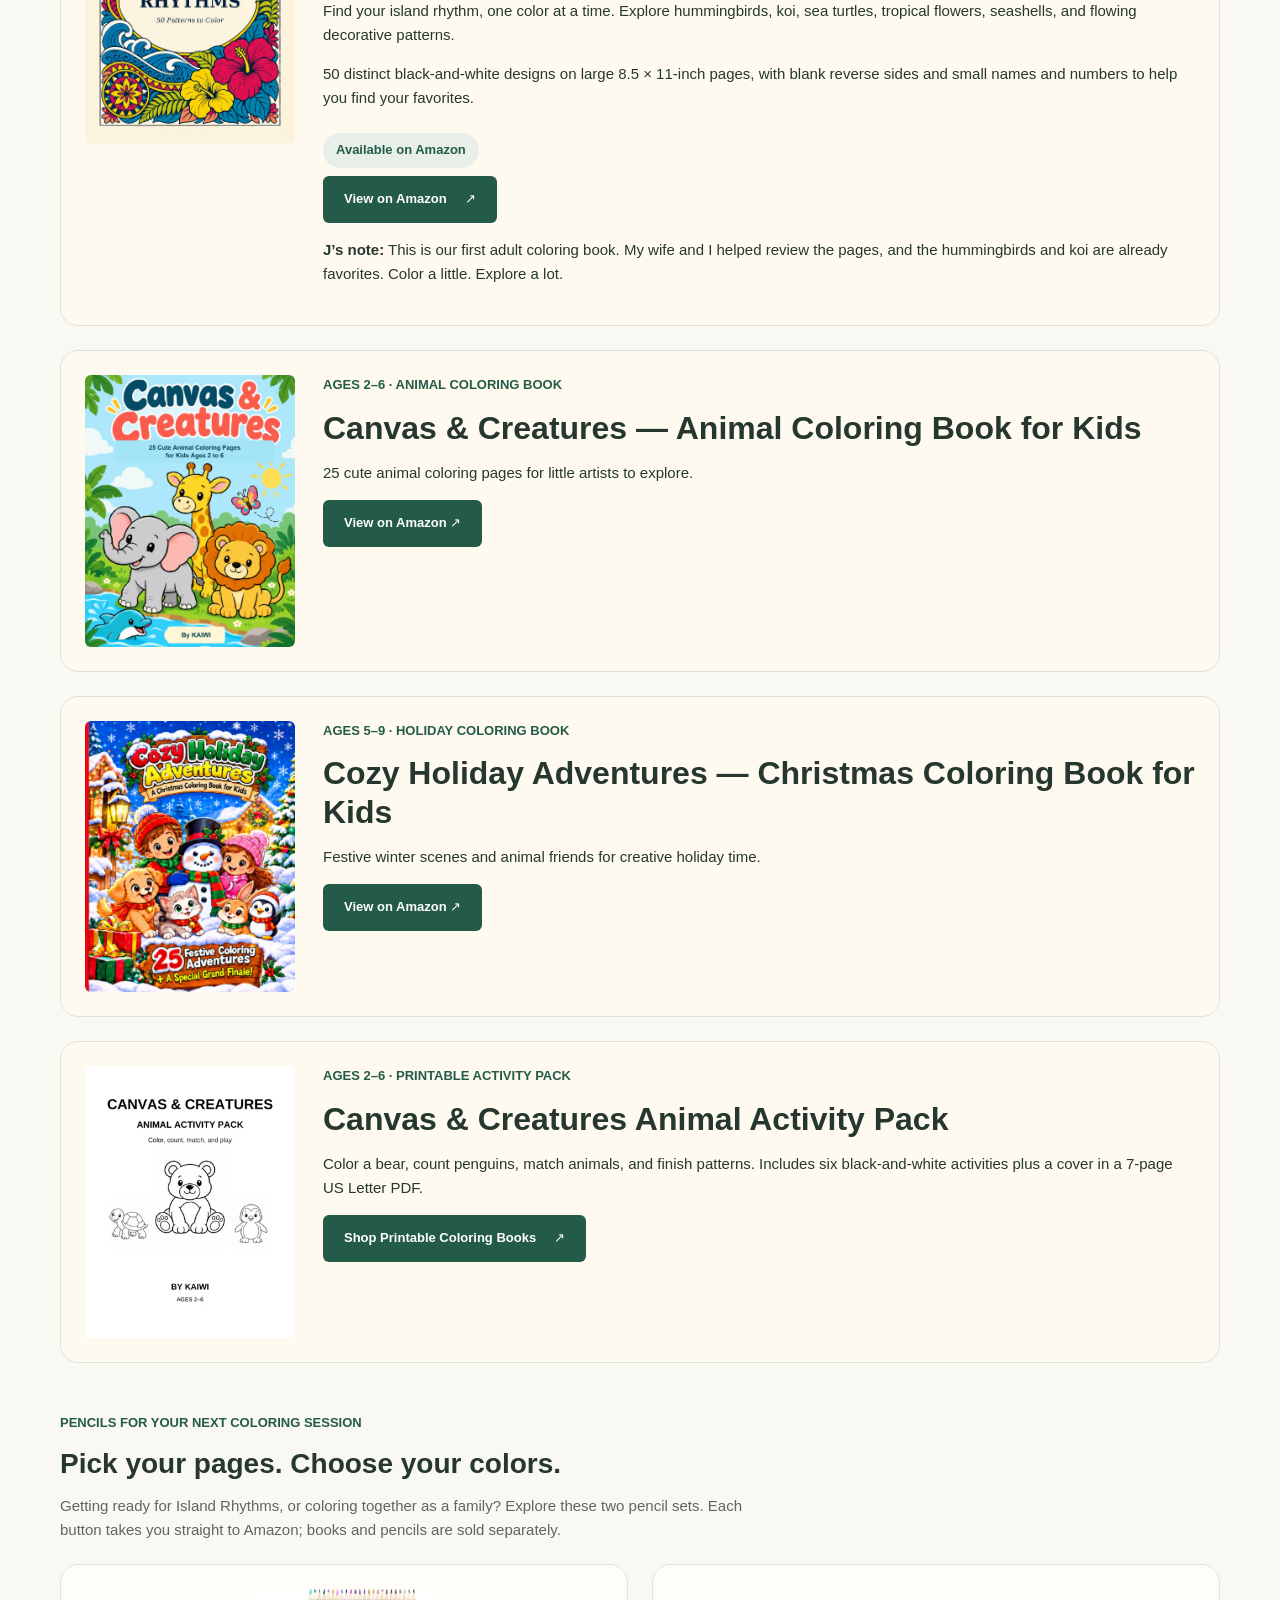
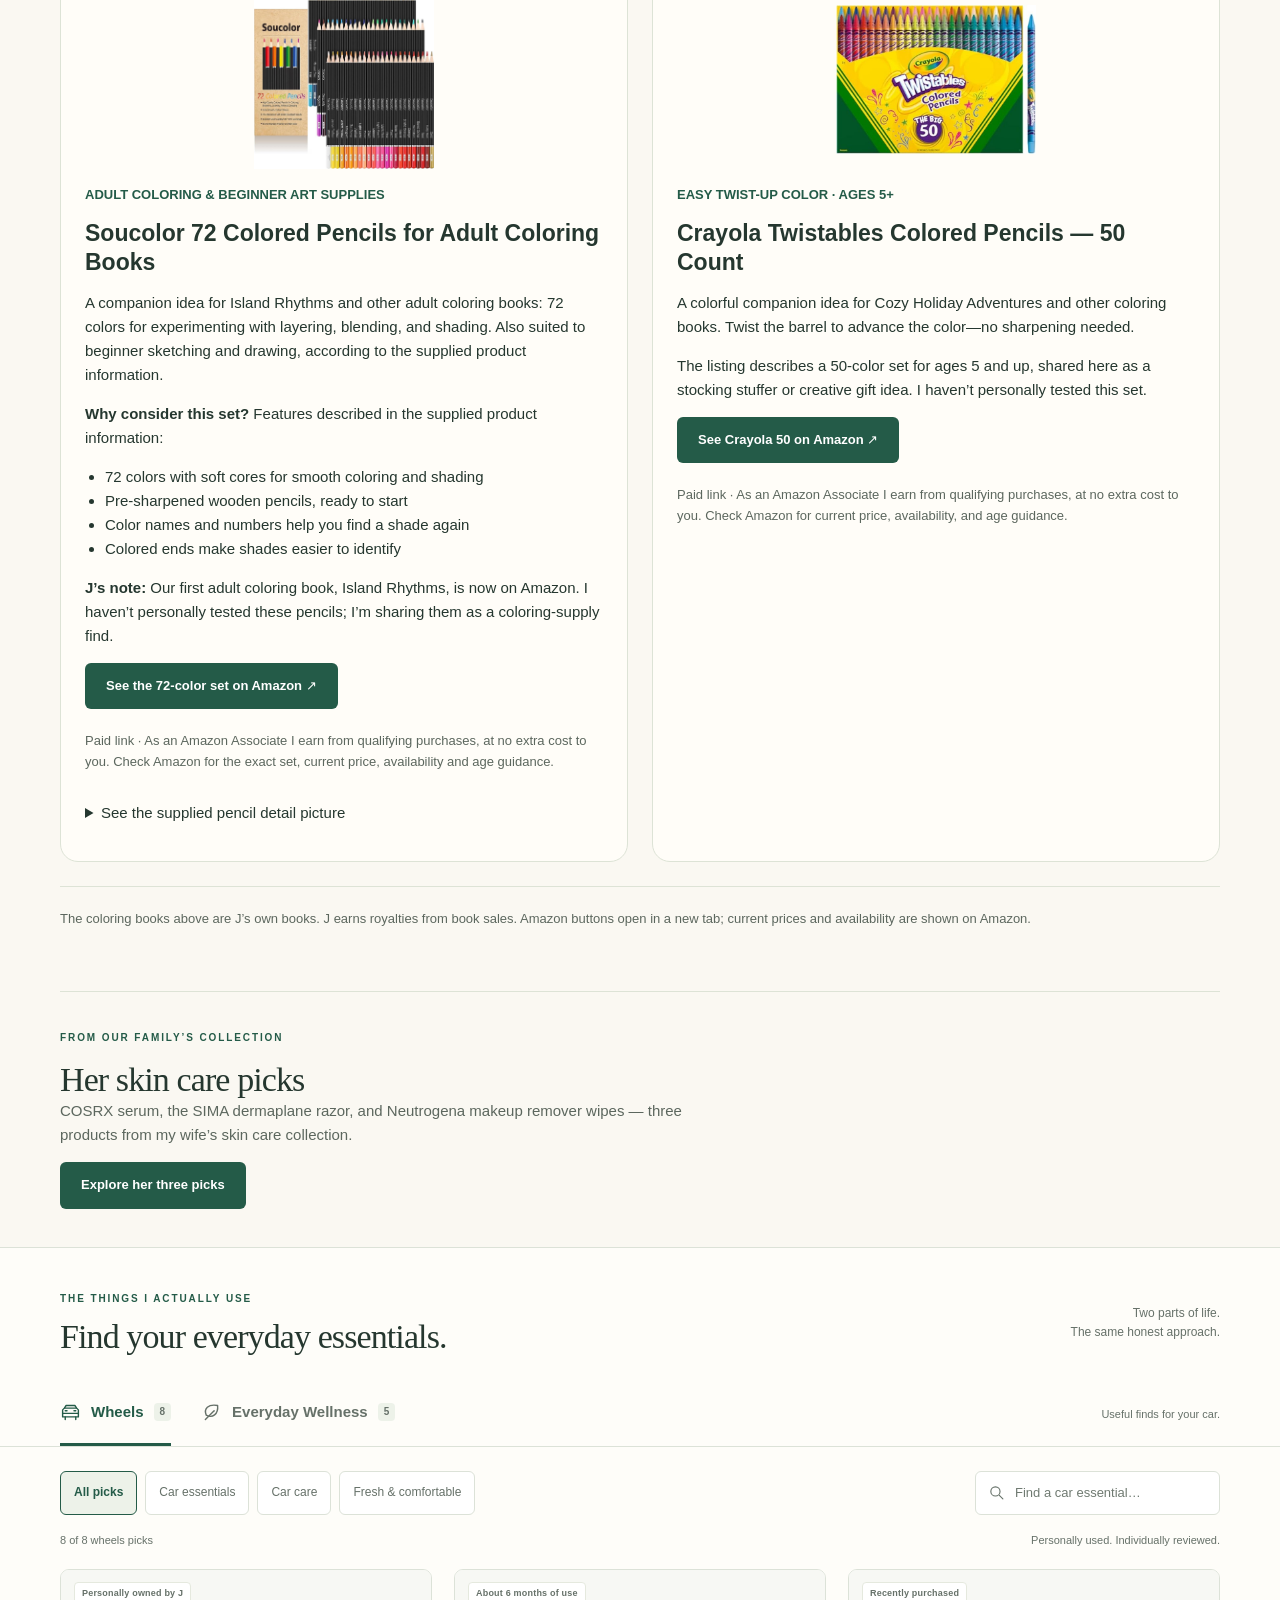
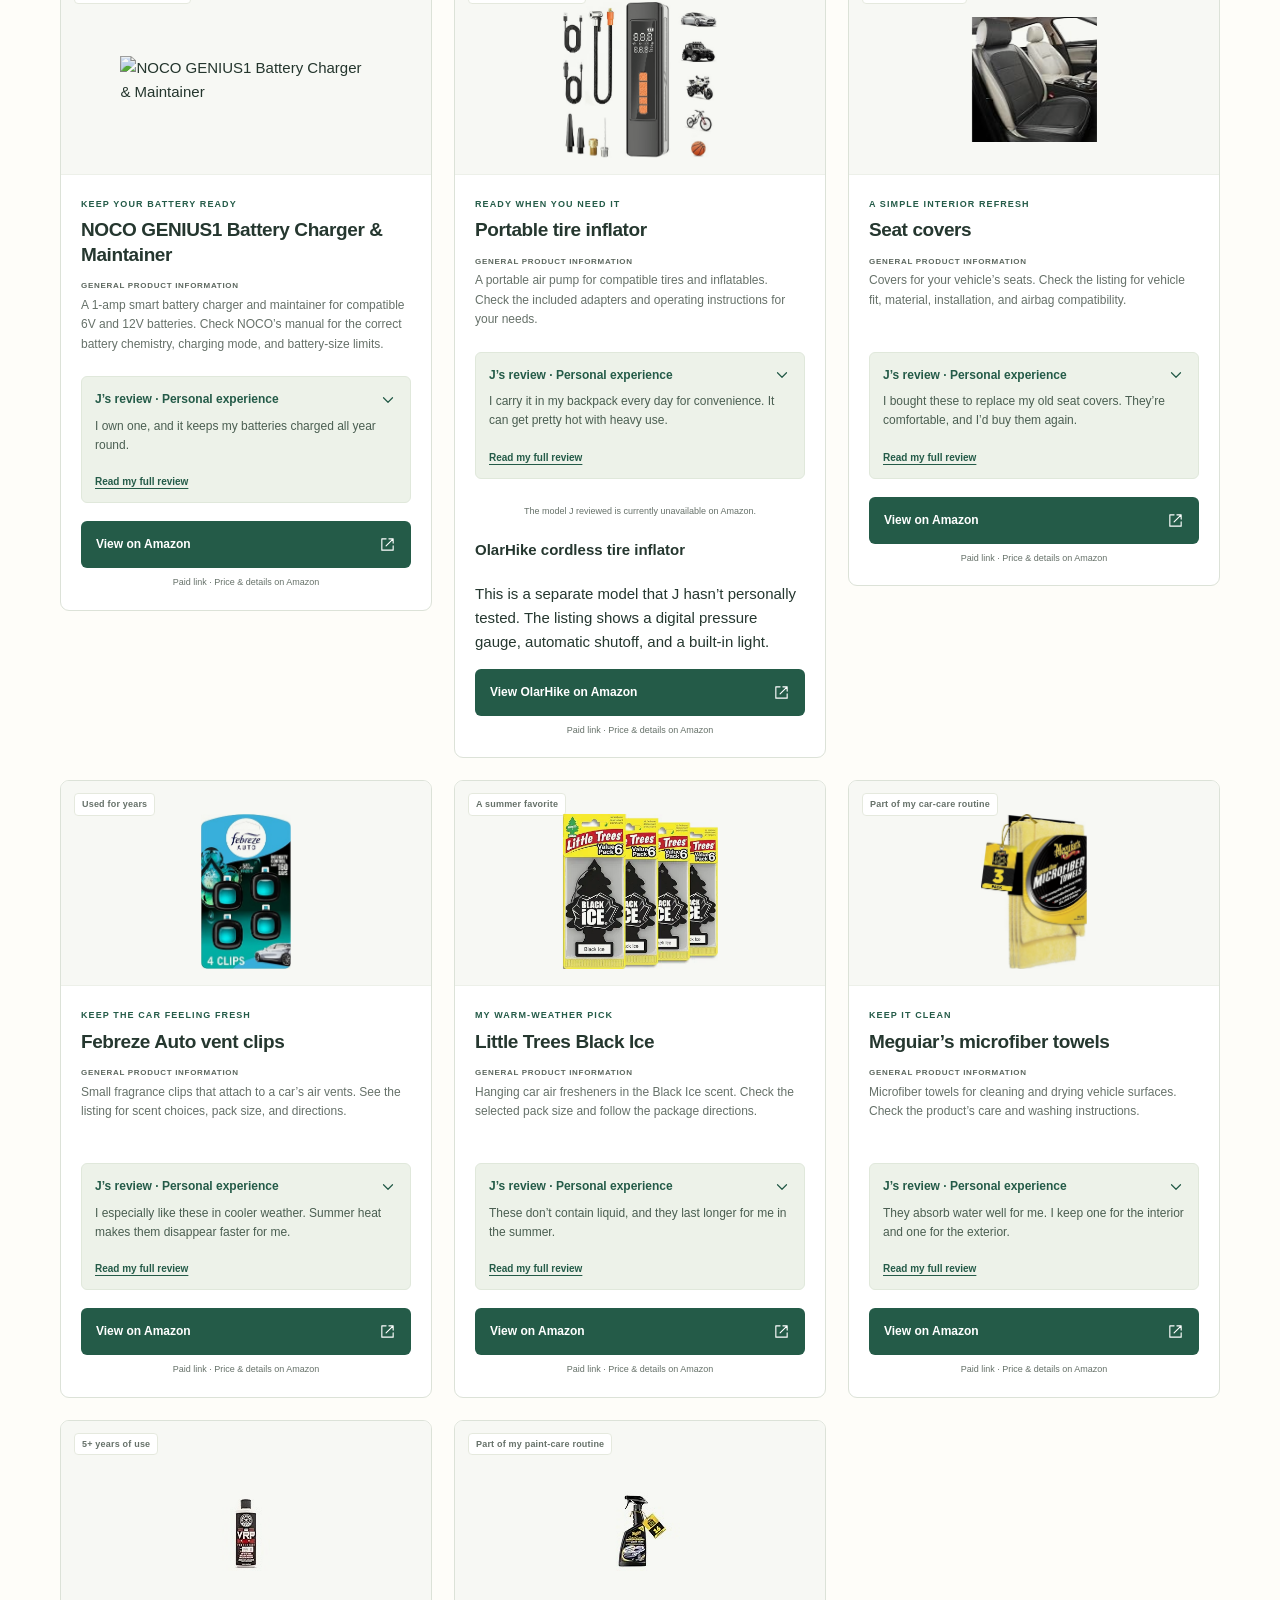
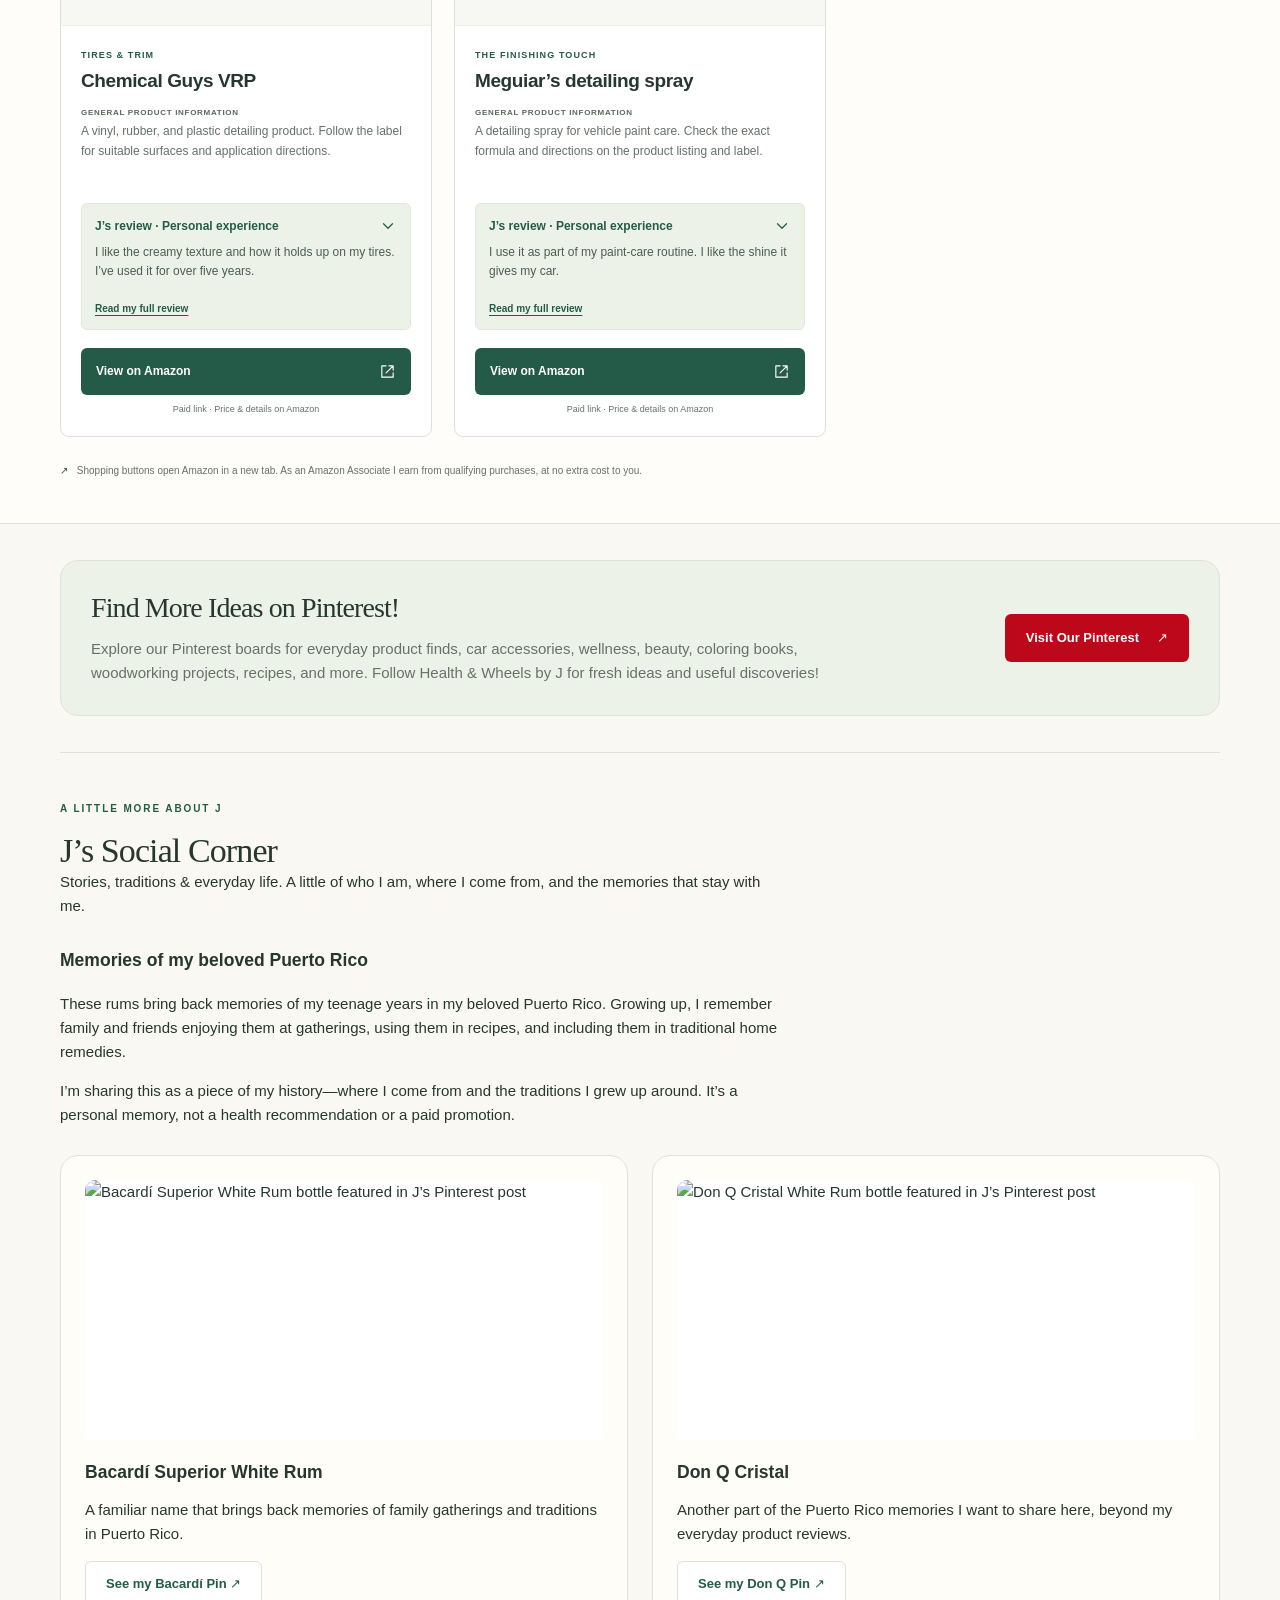
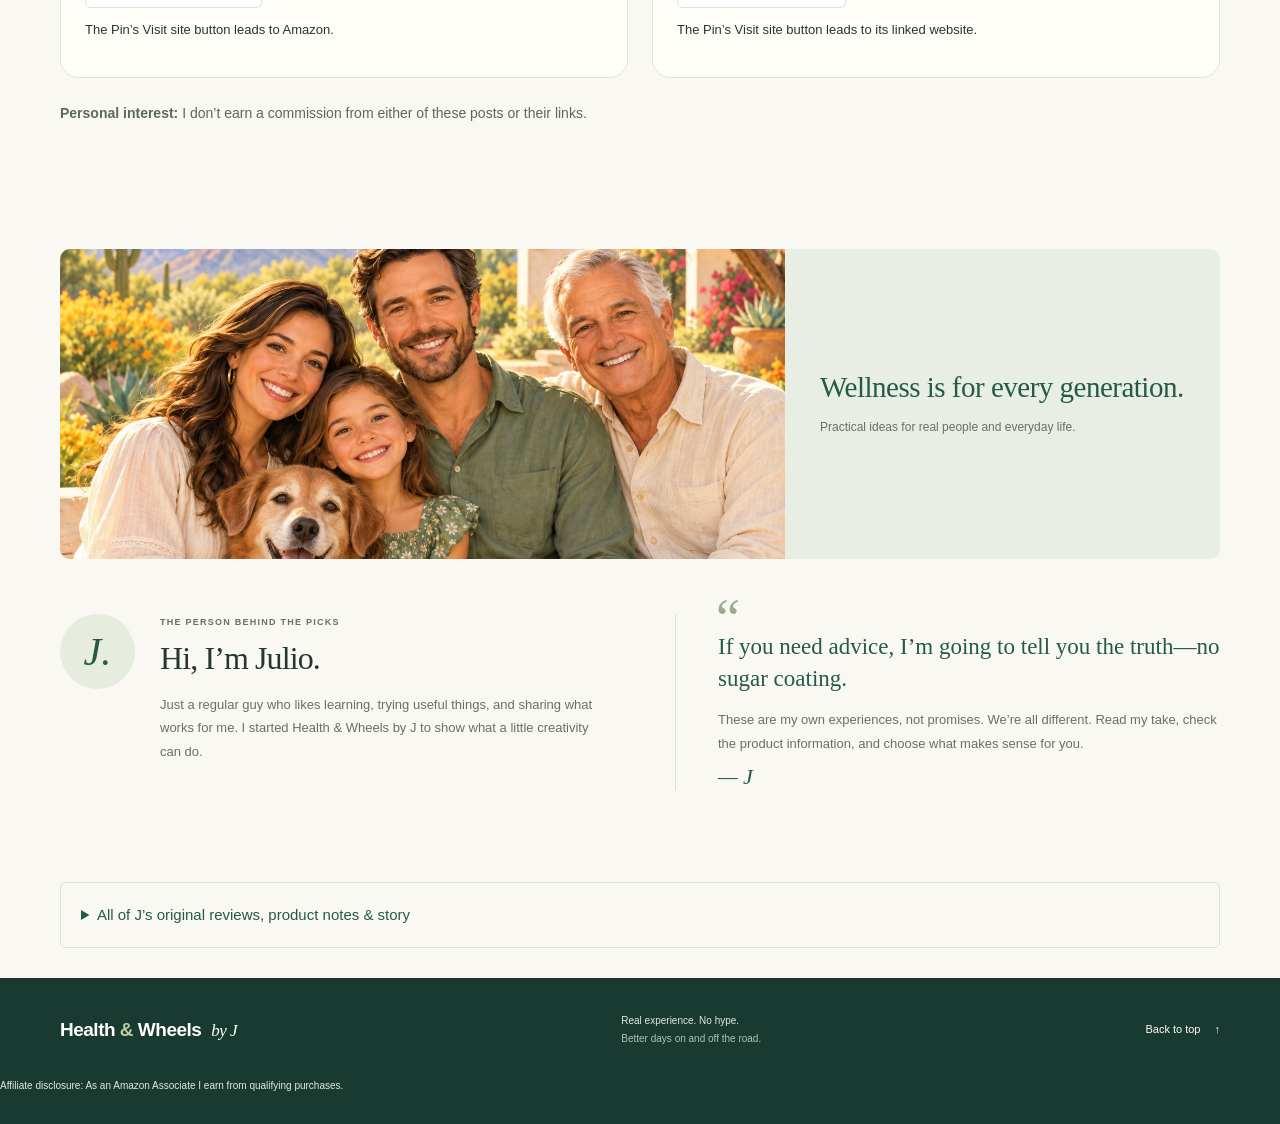
==== commit 9015048f: "Merge 56eff6bef547fb23e4f7b022f0478ac97cf7369a into dab0ff7947f216437268f275f2467a24bc0a28c2" ====
--- a/index.html
+++ b/index.html
@@ -224,6 +224,8 @@
             <p>It took me less than 12 hours to fully recharge the station. I was happy with how it handled my kitchen appliances and kept my smaller devices charged. I’d recommend it based on what I’ve used it for so far.</p><p>This listing includes one 100W solar panel. Check the current Amazon listing for the exact specifications, included items, price and availability.</p>
             <a class="button primary" href="https://www.amazon.com/dp/B0F6YN3XJ4/ref=cm_sw_r_as_gl_api_gl_i_3F21M2MVK3ZD45ZMRYH2?linkCode=ml1&amp;tag=602399a05-20&amp;linkId=0043c63c90a60a04255d62fcc4dd5f6a&amp;gaOptInStatus=true" target="_blank" rel="sponsored noopener noreferrer" aria-label="View Jackery Solar Generator 1000 v2 with 100W Solar Panel on Amazon, opens in a new tab">View on Amazon <span aria-hidden="true">↗</span></a>
             <p class="gift-paid">Paid link · As an Amazon Associate I earn from qualifying purchases.</p>
+            <a class="button" href="https://www.jackery.com?utm_source=affiliatly&amp;utm_medium=affiliate&amp;utm_campaign=affiliatelyus&amp;aff=3544" target="_blank" rel="sponsored noopener noreferrer">Browse Jackery</a>
+            <p class="gift-paid">Paid link · I may earn a commission from qualifying purchases at Jackery.</p>
           </div>
         </article>
         <article class="gift-card" id="gift-axolotl-squishy-toys">
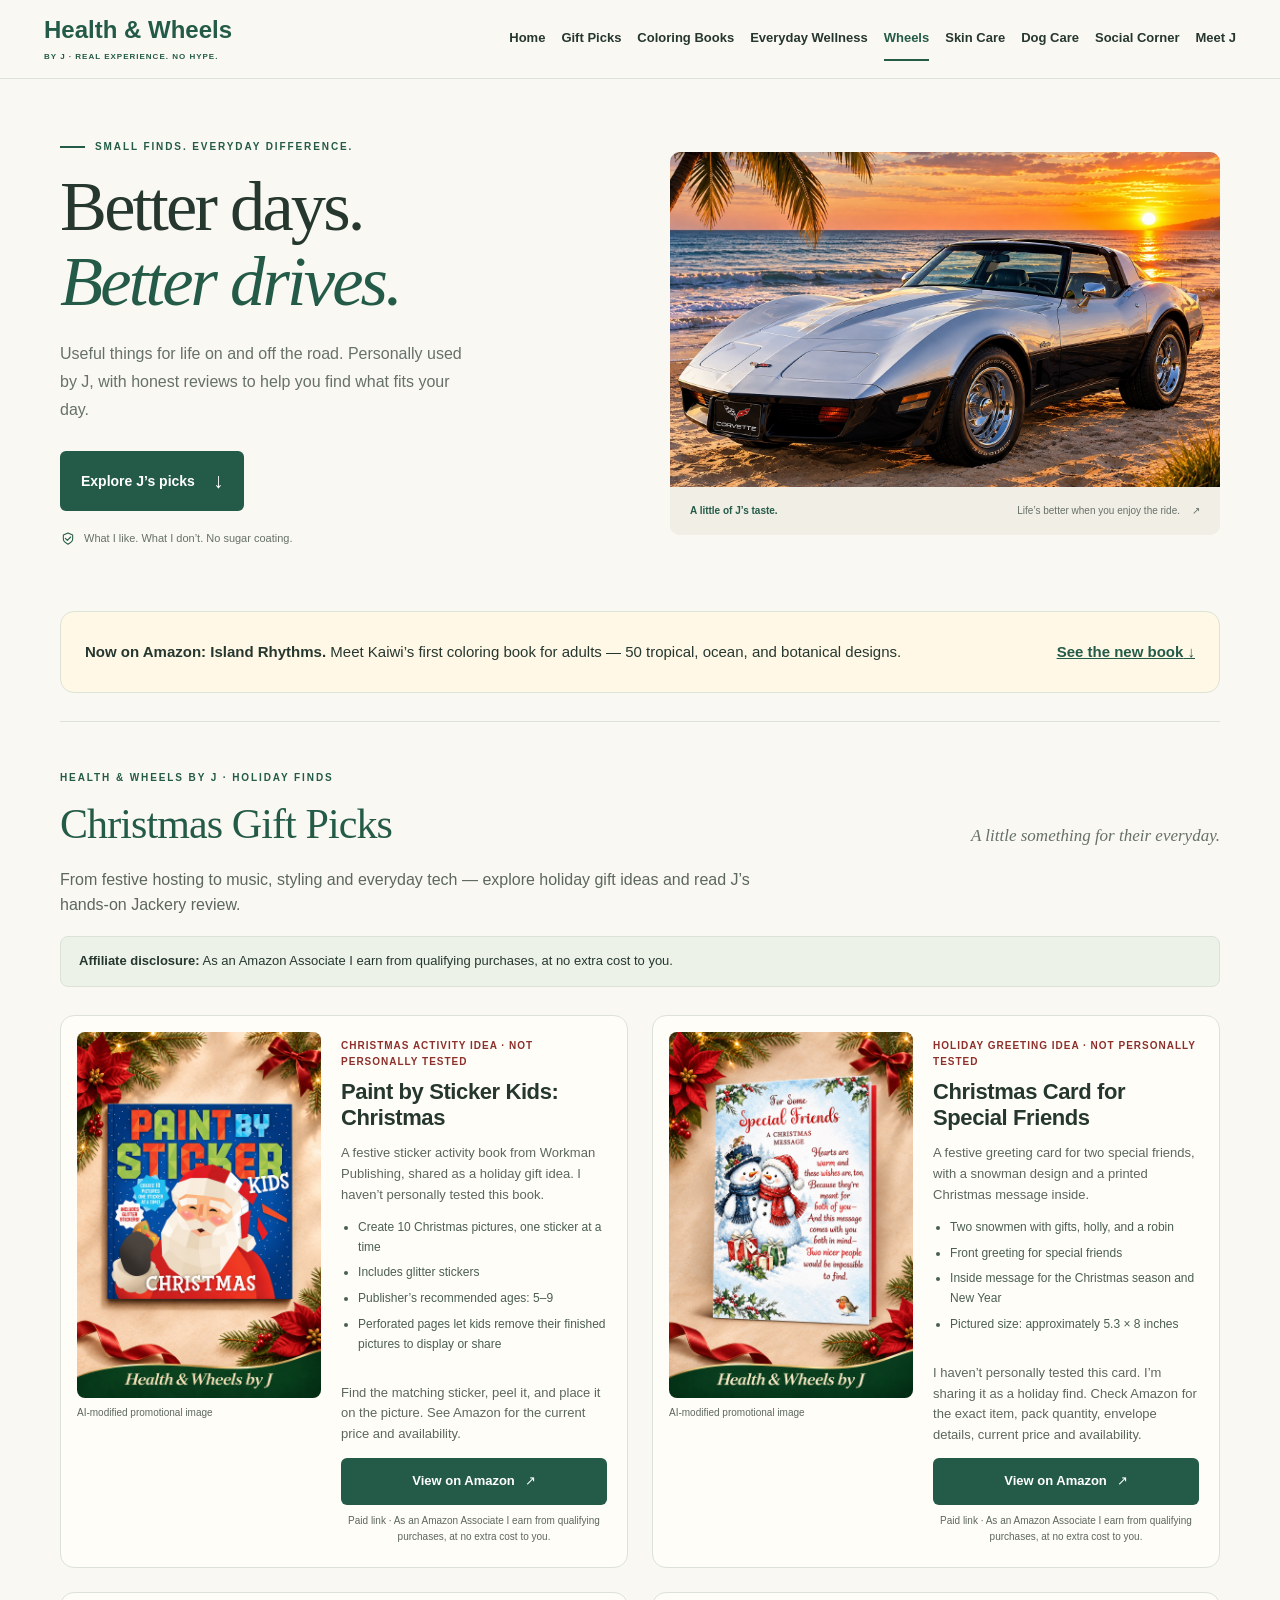
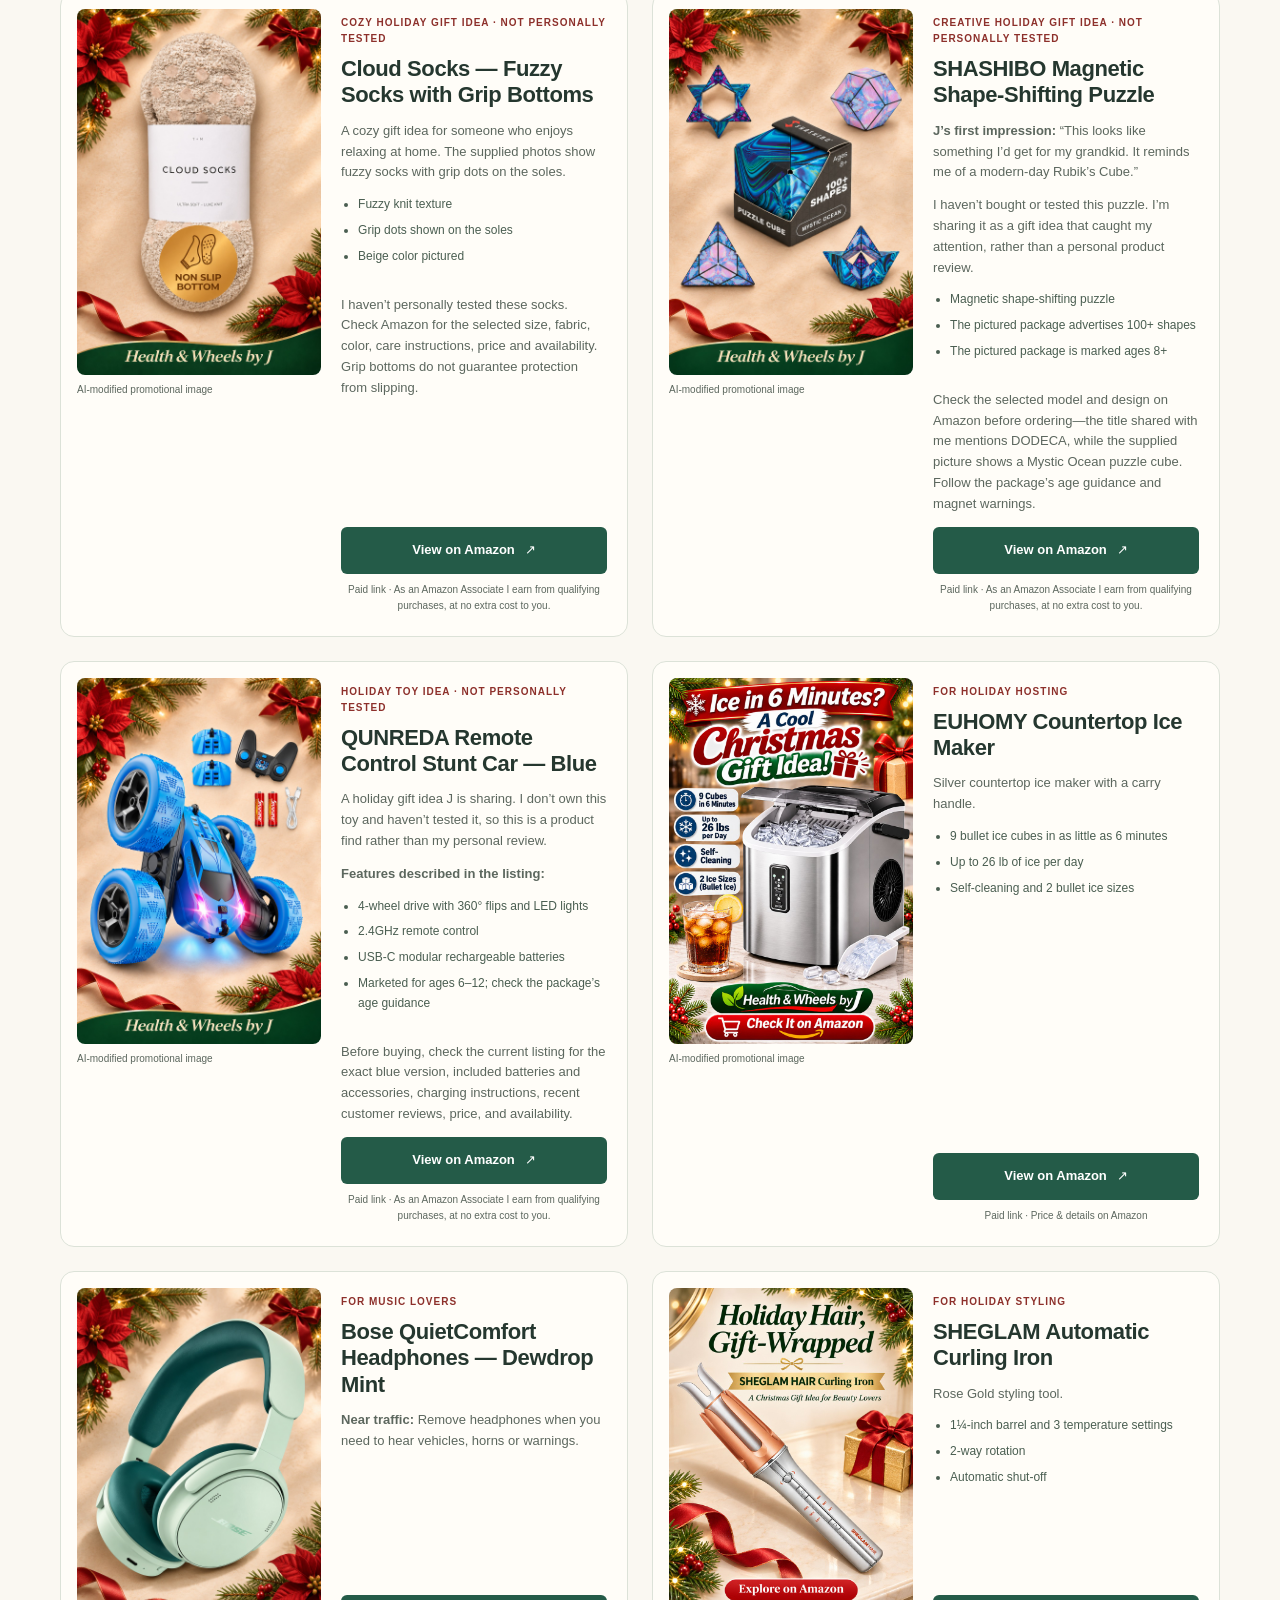
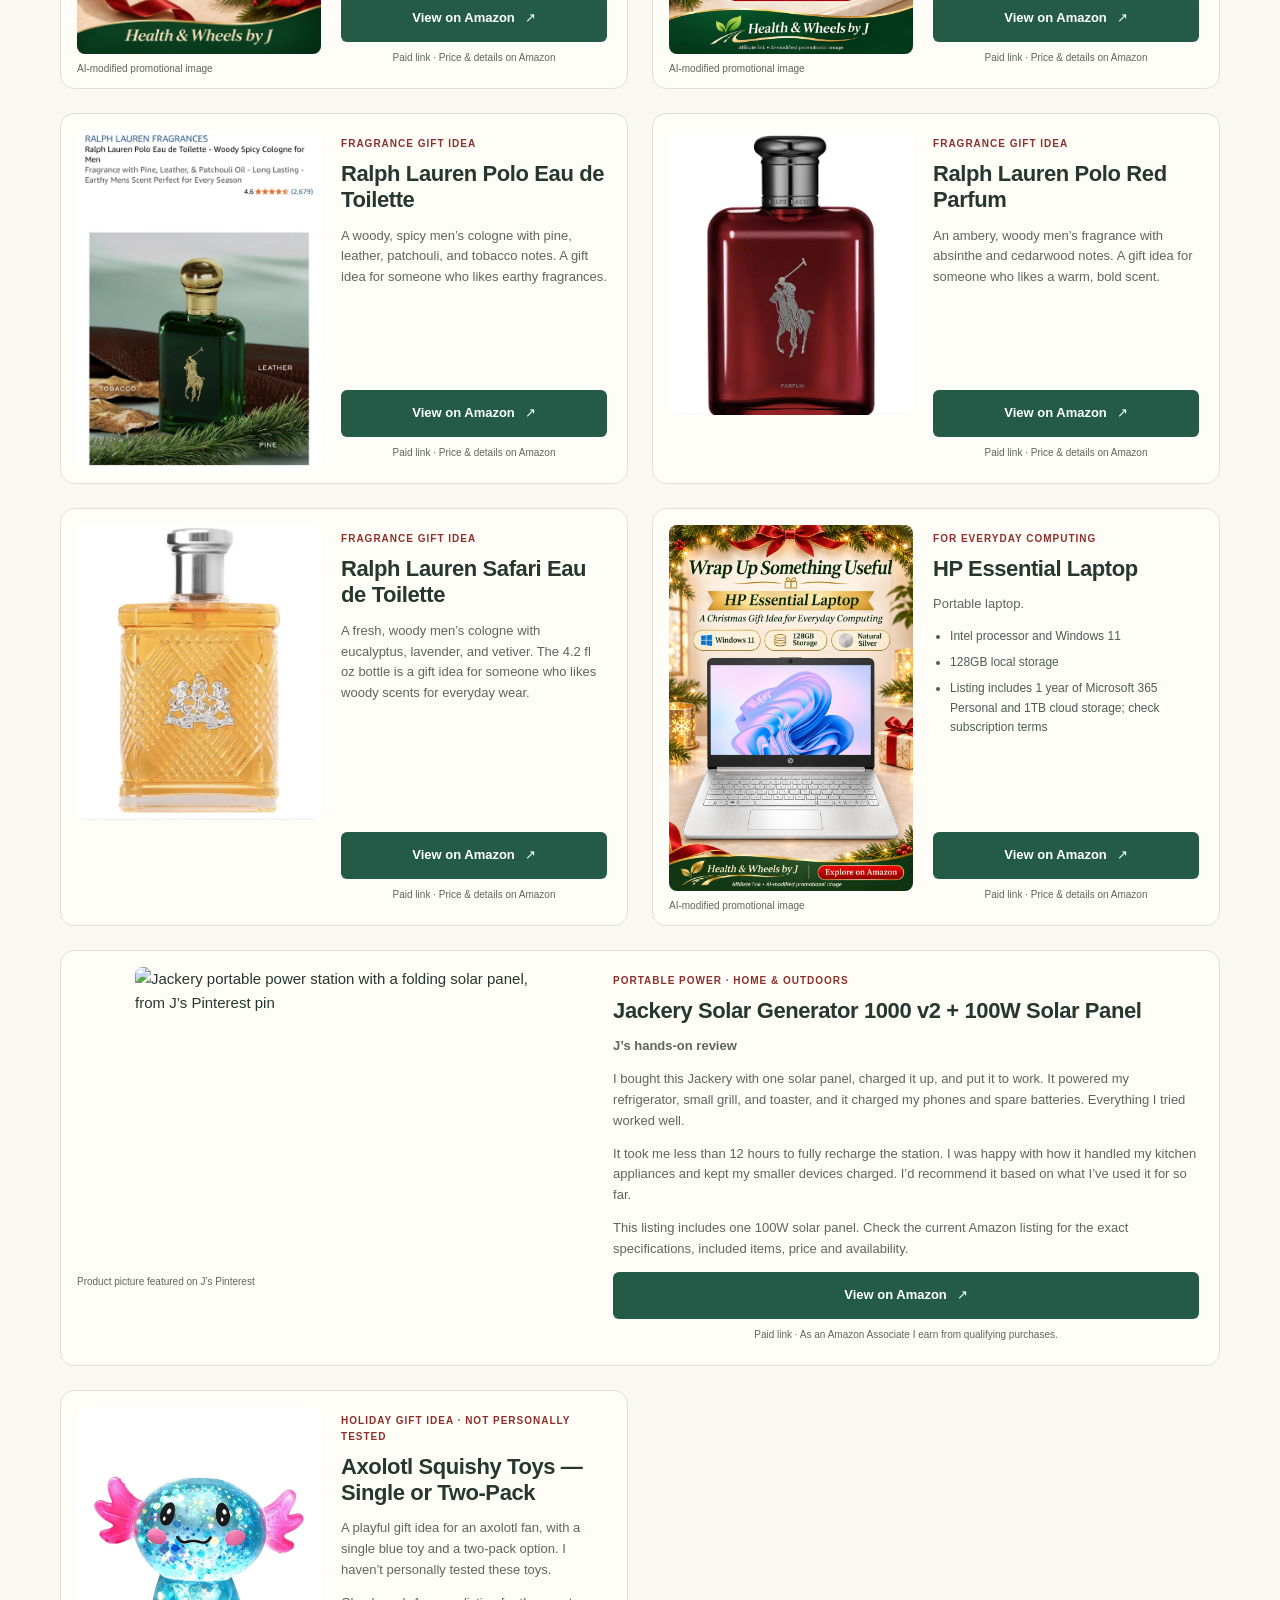
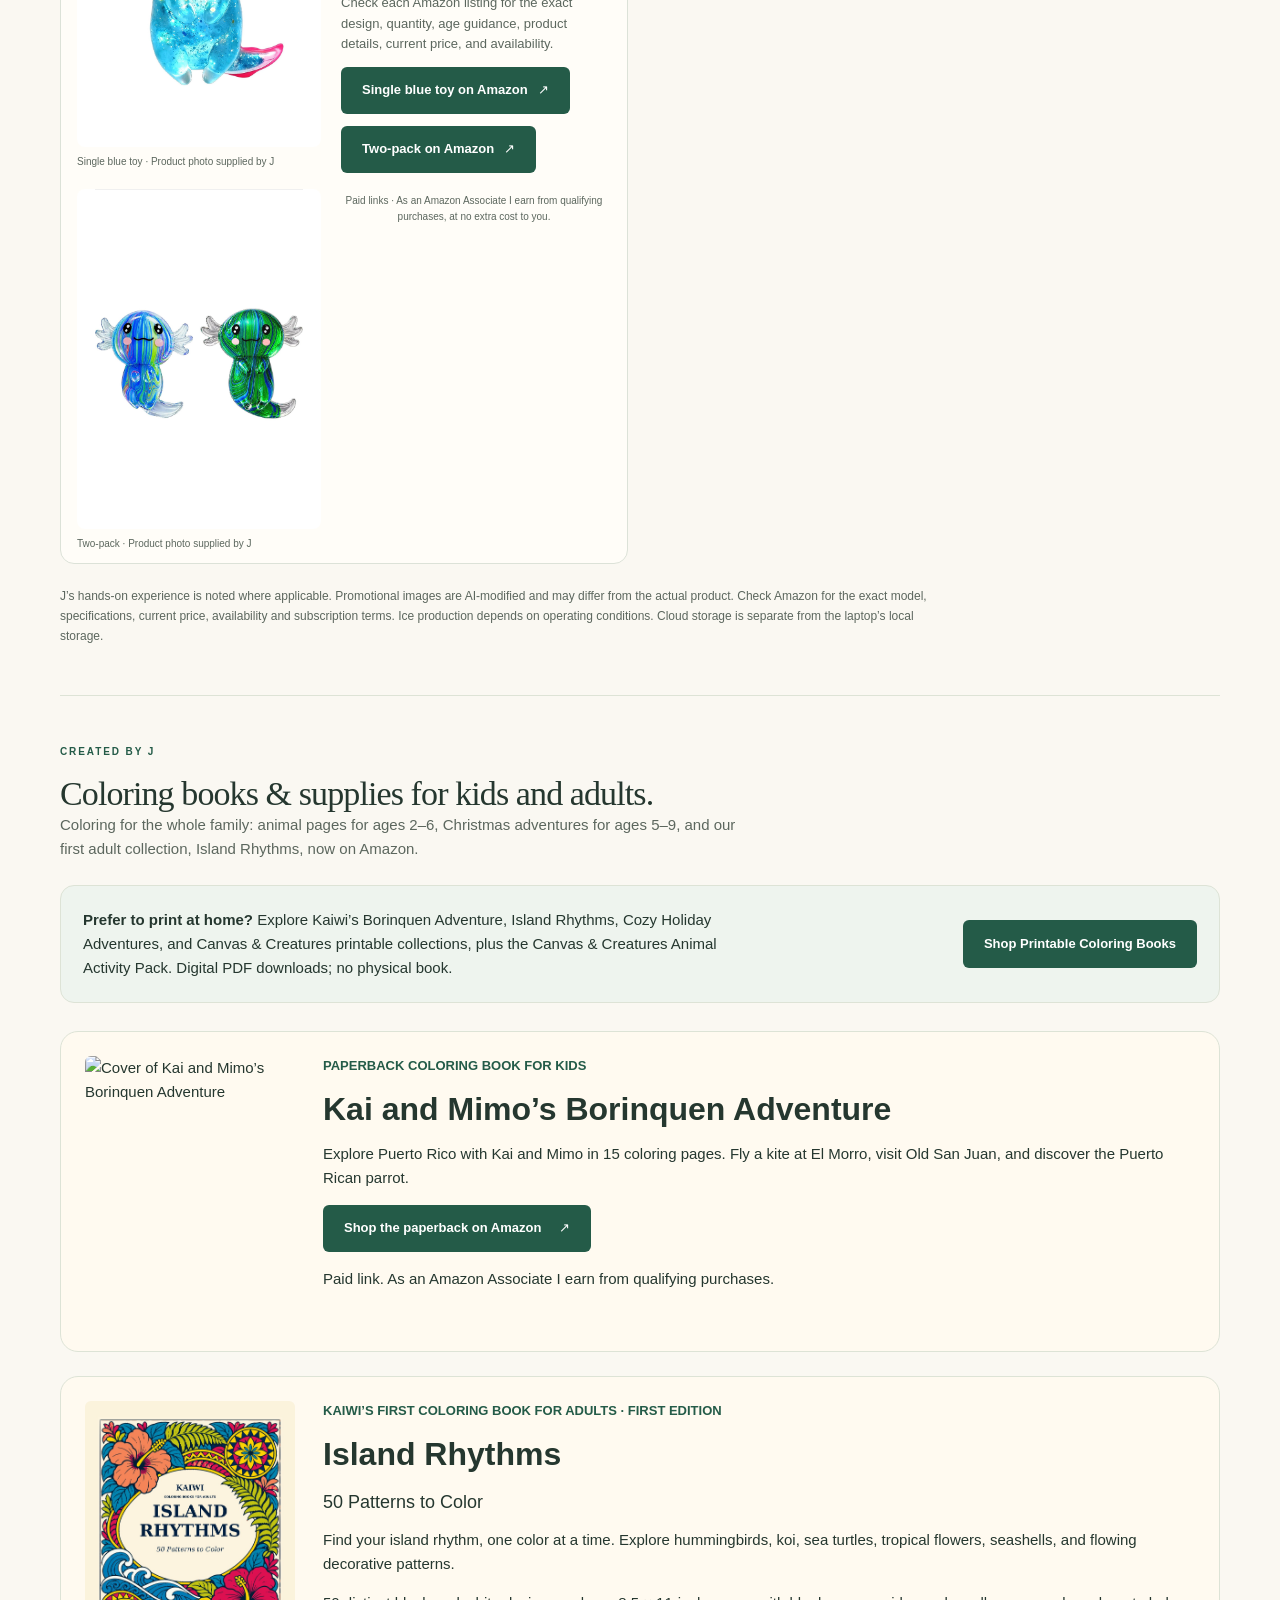
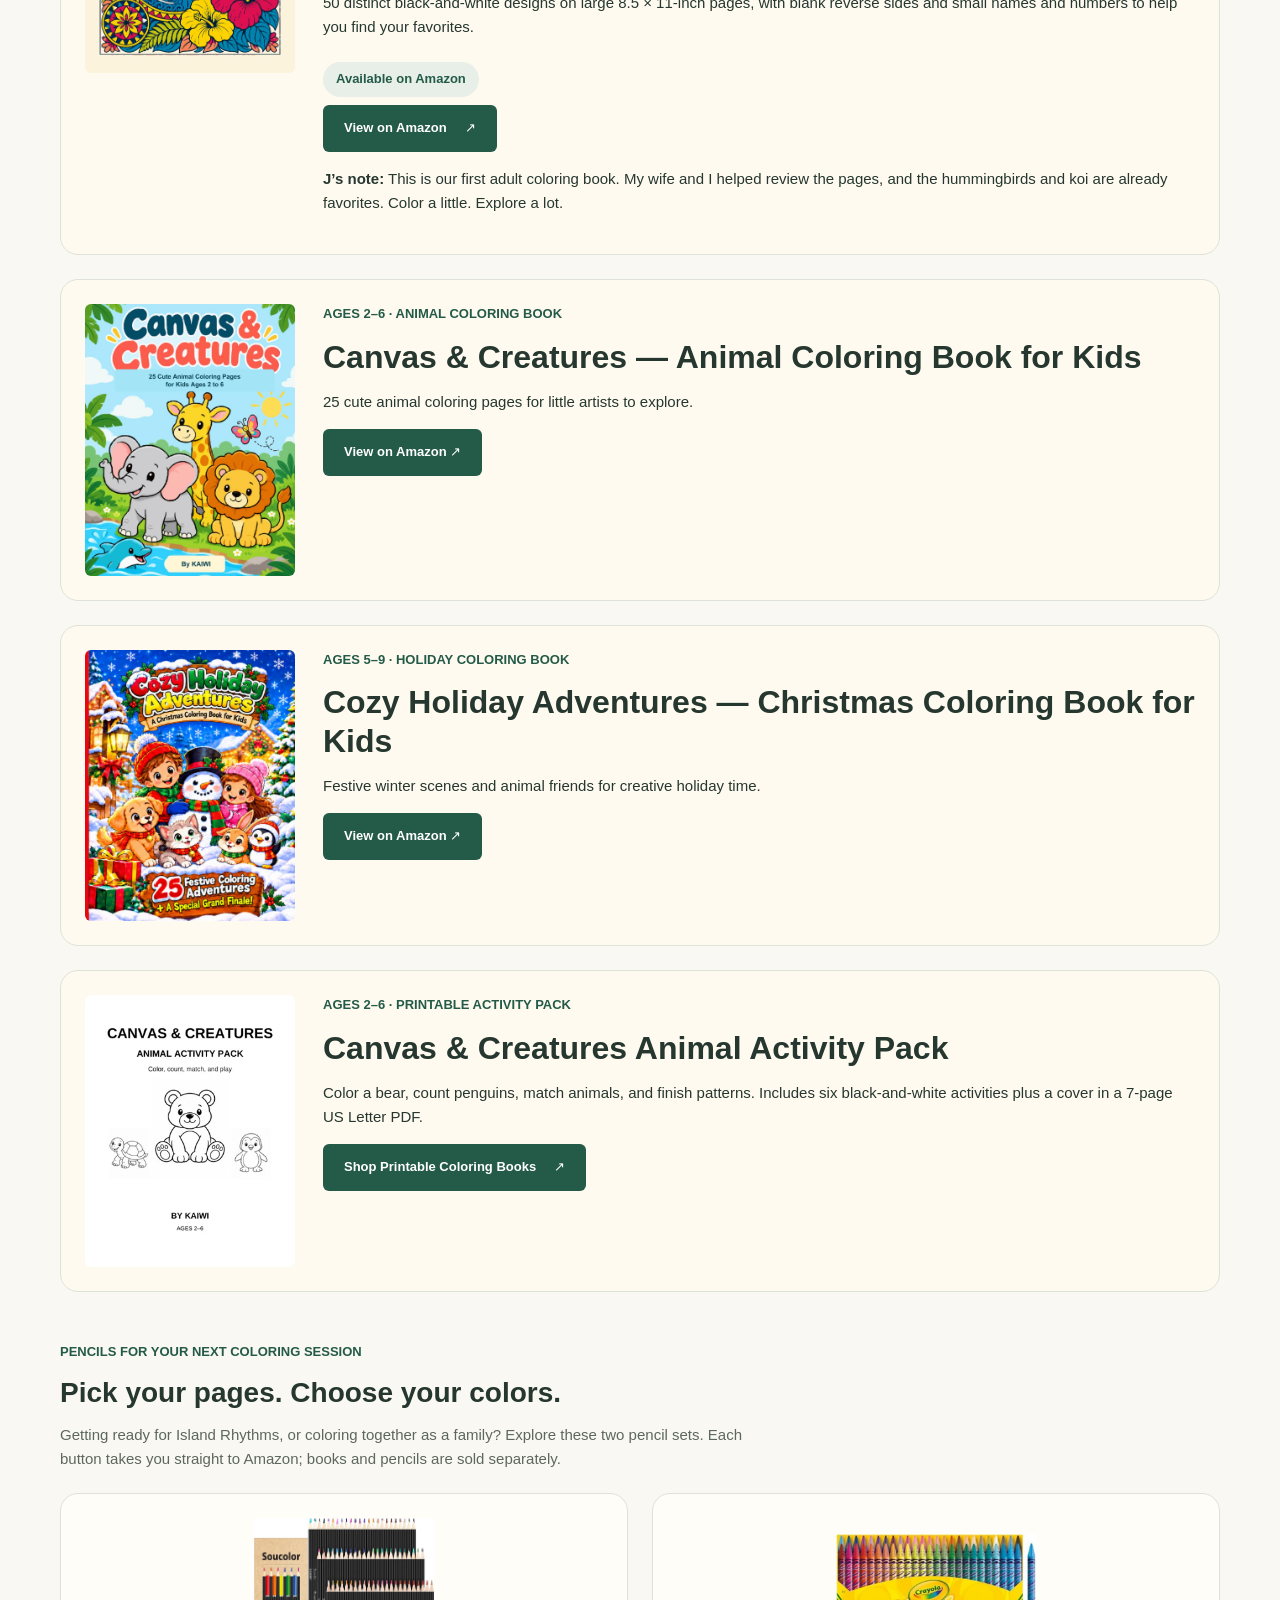
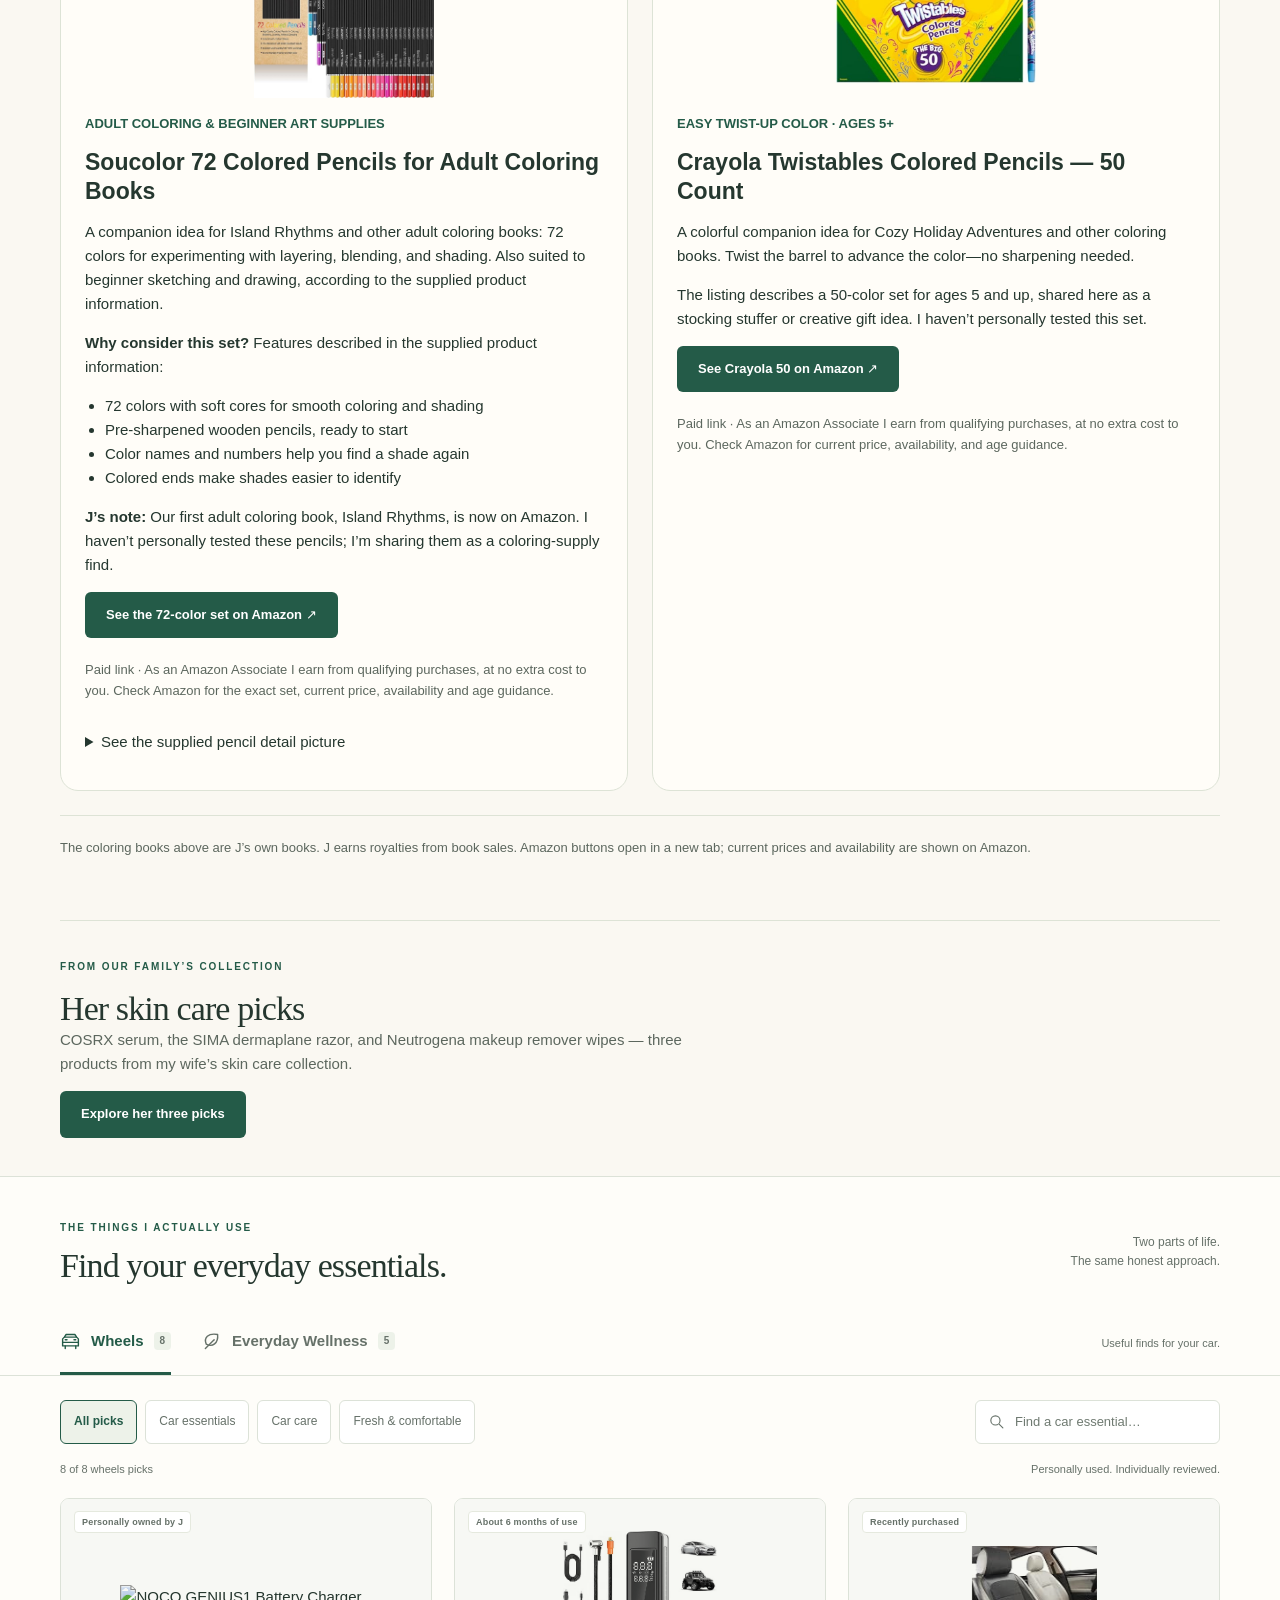
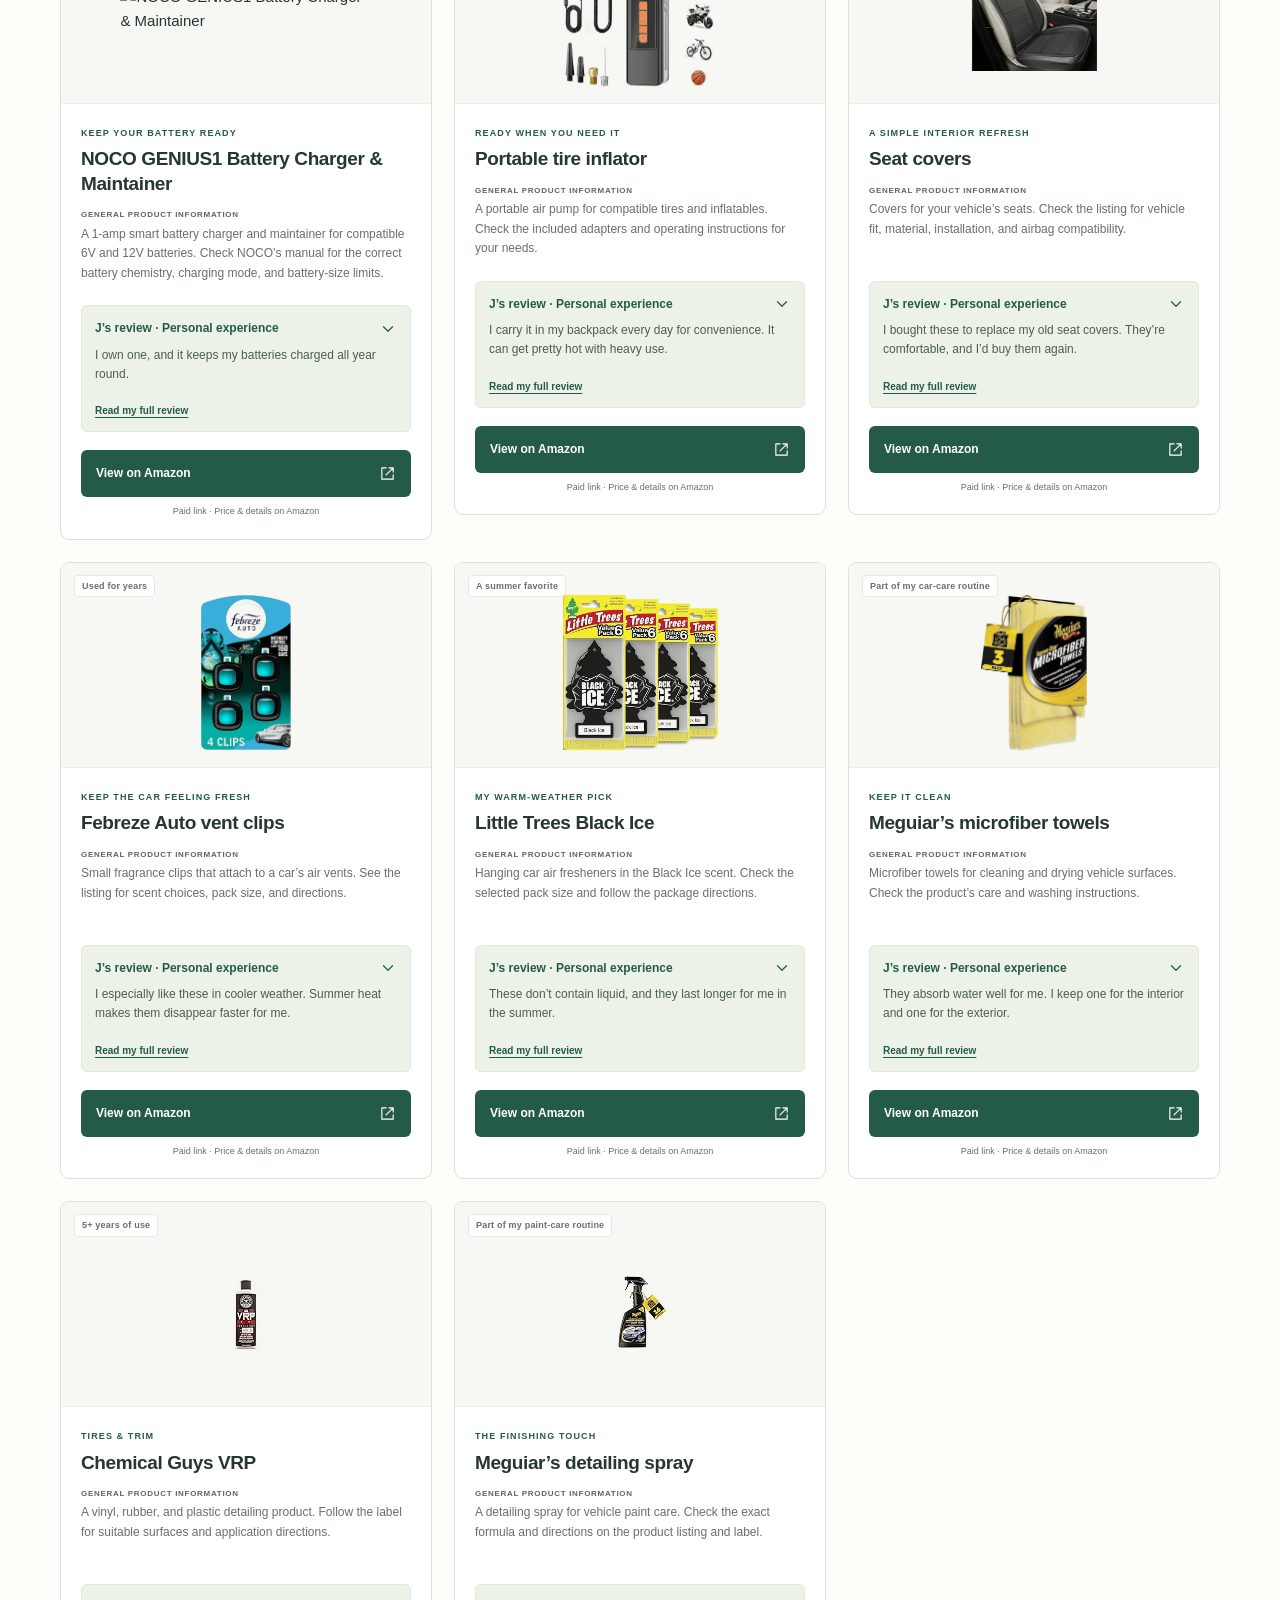
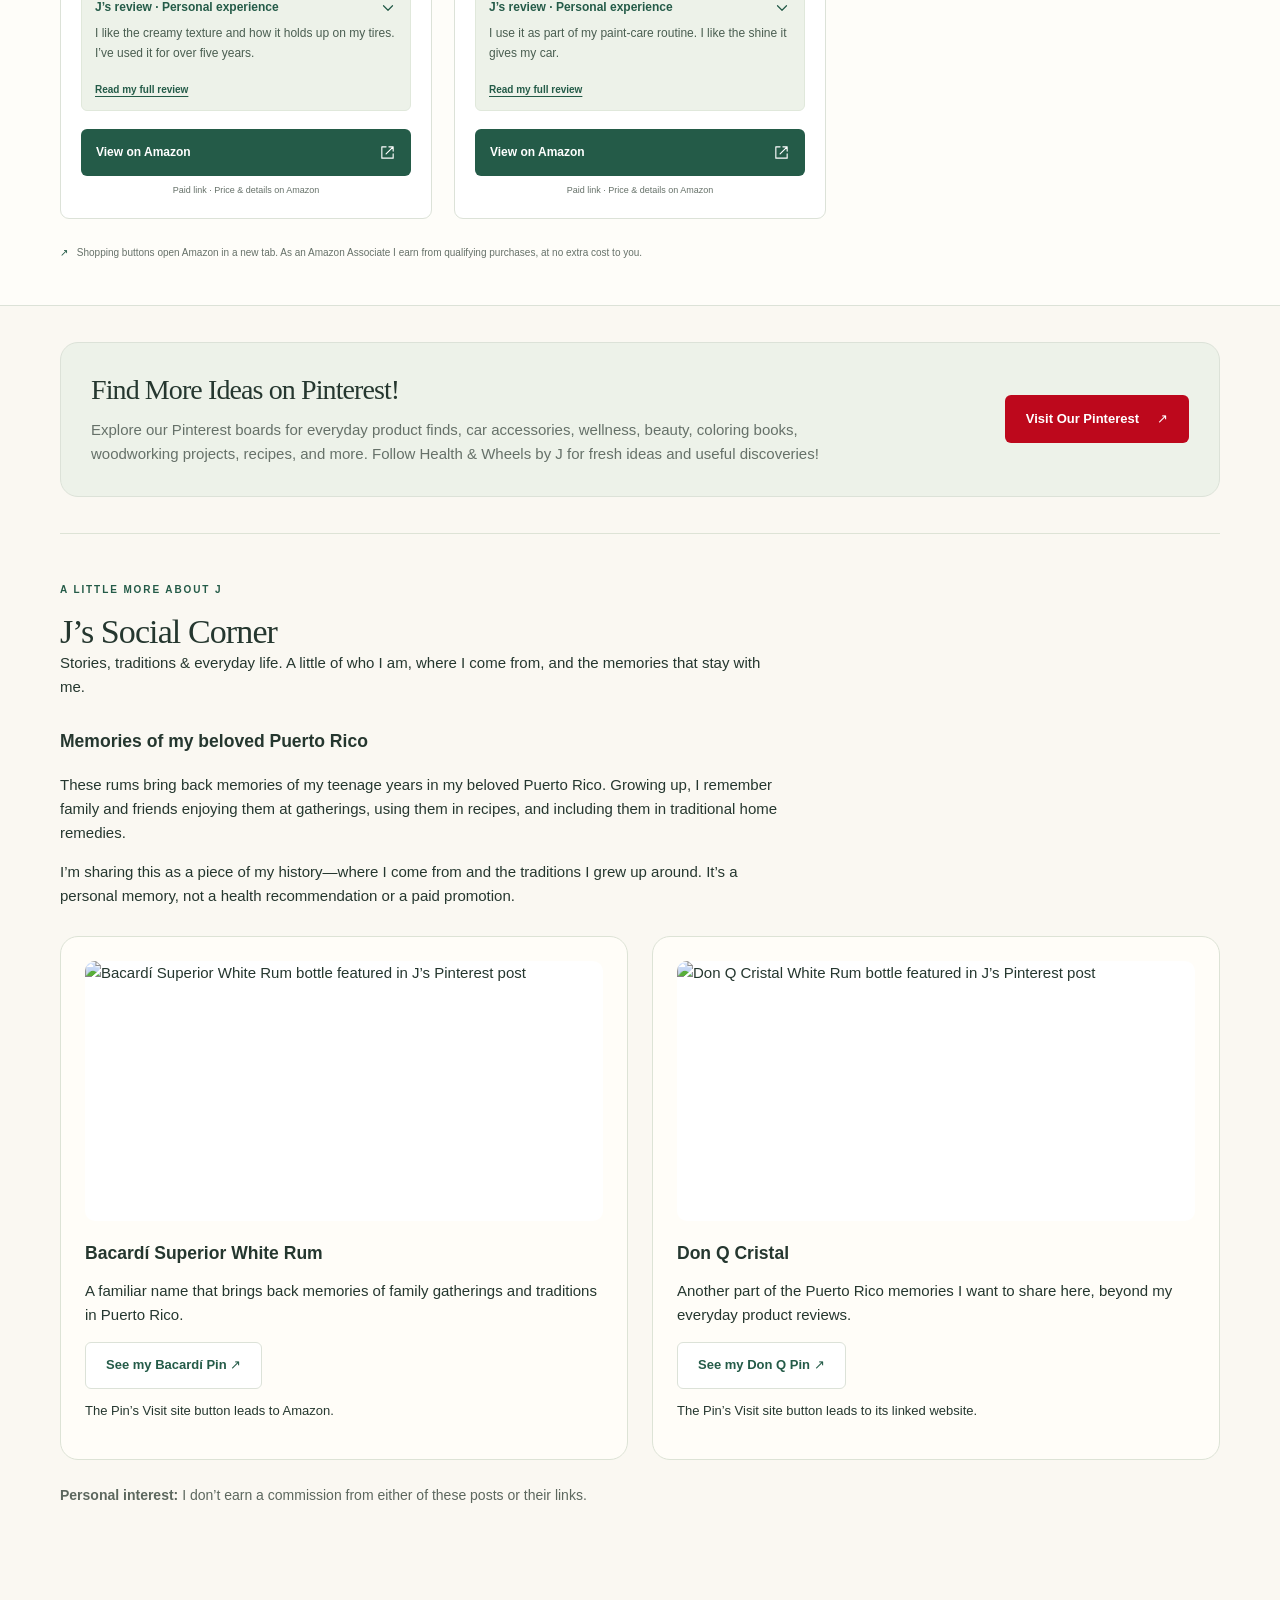
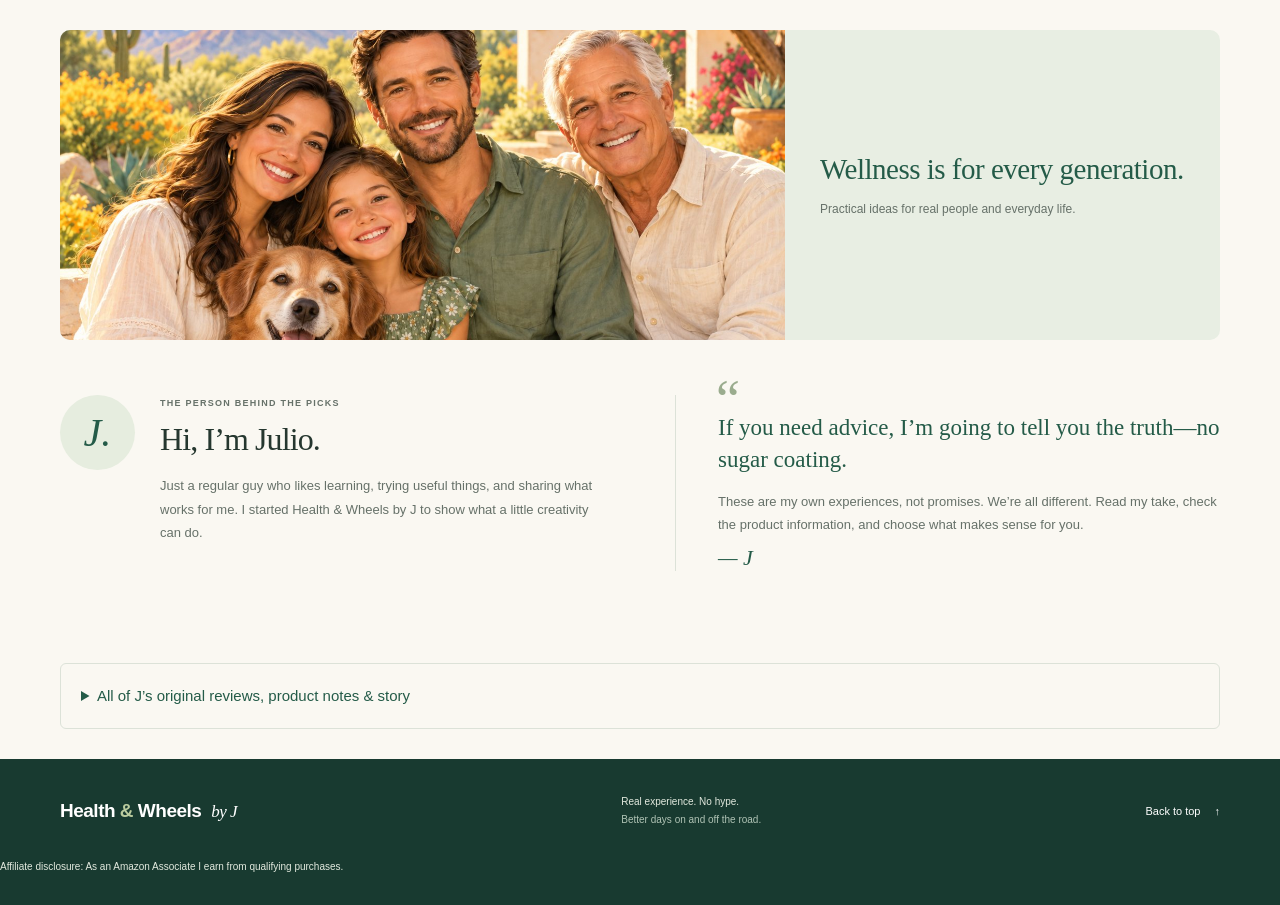
==== commit b23bcb19: "Restore the original portable tire inflator" ====
--- a/index.html
+++ b/index.html
@@ -12,7 +12,7 @@
   <title>Health &amp; Wheels by J — Real experience. No hype.</title>
   <link rel="icon" href="assets/favicon.svg" type="image/svg+xml">
   <link rel="stylesheet" href="styles.css">
-  <script src="app.js?v=olarhike-20261122" defer></script>
+  <script src="app.js?v=inflator-20261128" defer></script>
 <link rel="stylesheet" href="legacy.css">
 <style>
 /* Coloring books created by J */
@@ -224,8 +224,6 @@
             <p>It took me less than 12 hours to fully recharge the station. I was happy with how it handled my kitchen appliances and kept my smaller devices charged. I’d recommend it based on what I’ve used it for so far.</p><p>This listing includes one 100W solar panel. Check the current Amazon listing for the exact specifications, included items, price and availability.</p>
             <a class="button primary" href="https://www.amazon.com/dp/B0F6YN3XJ4/ref=cm_sw_r_as_gl_api_gl_i_3F21M2MVK3ZD45ZMRYH2?linkCode=ml1&amp;tag=602399a05-20&amp;linkId=0043c63c90a60a04255d62fcc4dd5f6a&amp;gaOptInStatus=true" target="_blank" rel="sponsored noopener noreferrer" aria-label="View Jackery Solar Generator 1000 v2 with 100W Solar Panel on Amazon, opens in a new tab">View on Amazon <span aria-hidden="true">↗</span></a>
             <p class="gift-paid">Paid link · As an Amazon Associate I earn from qualifying purchases.</p>
-            <a class="button" href="https://www.jackery.com?utm_source=affiliatly&amp;utm_medium=affiliate&amp;utm_campaign=affiliatelyus&amp;aff=3544" target="_blank" rel="sponsored noopener noreferrer">Browse Jackery</a>
-            <p class="gift-paid">Paid link · I may earn a commission from qualifying purchases at Jackery.</p>
           </div>
         </article>
         <article class="gift-card" id="gift-axolotl-squishy-toys">
@@ -576,7 +574,6 @@
       <h3>Portable tire inflator</h3>
       <p><strong>Why J uses it:</strong> A compact item J keeps with him for convenient inflation when needed.</p>
       <p class="small-note">Personal pick • 6 months of use</p>
-      <p class="small-note">The model J reviewed is currently unavailable on Amazon.</p>
       <div class="buttons"><a class="btn secondary" href="tire-inflator-review.html">Read J's Review →</a></div>
     </article>
     
@@ -804,7 +801,8 @@
     <p><strong>What I don't like:</strong> It can get pretty hot when I use it a lot. That's something I think is important for a customer to know.</p>
     <p><strong>J's take:</strong> I like having a small inflator with me because it can handle more than just my car tires. The portability is the biggest reason I keep carrying it.</p>
     <p style="font-size:13px;color:#68746e;"><strong>Note:</strong> Always follow the manufacturer's instructions, including any recommended duty cycle or cool-down time.</p>
-    <p class="small-note">The model J reviewed is currently unavailable on Amazon.</p>
+    <p class="small-note">Paid link. I may earn a commission if you buy through this link.</p>
+    <p><a class="btn primary" href="https://amzn.to/4xGLPDA" target="_blank" rel="nofollow sponsored noopener">Check the tire inflator on Amazon →</a></p>
 
     <div class="buttons">
       <a class="btn primary" href="#wheels">Back to J's Car Picks</a>
